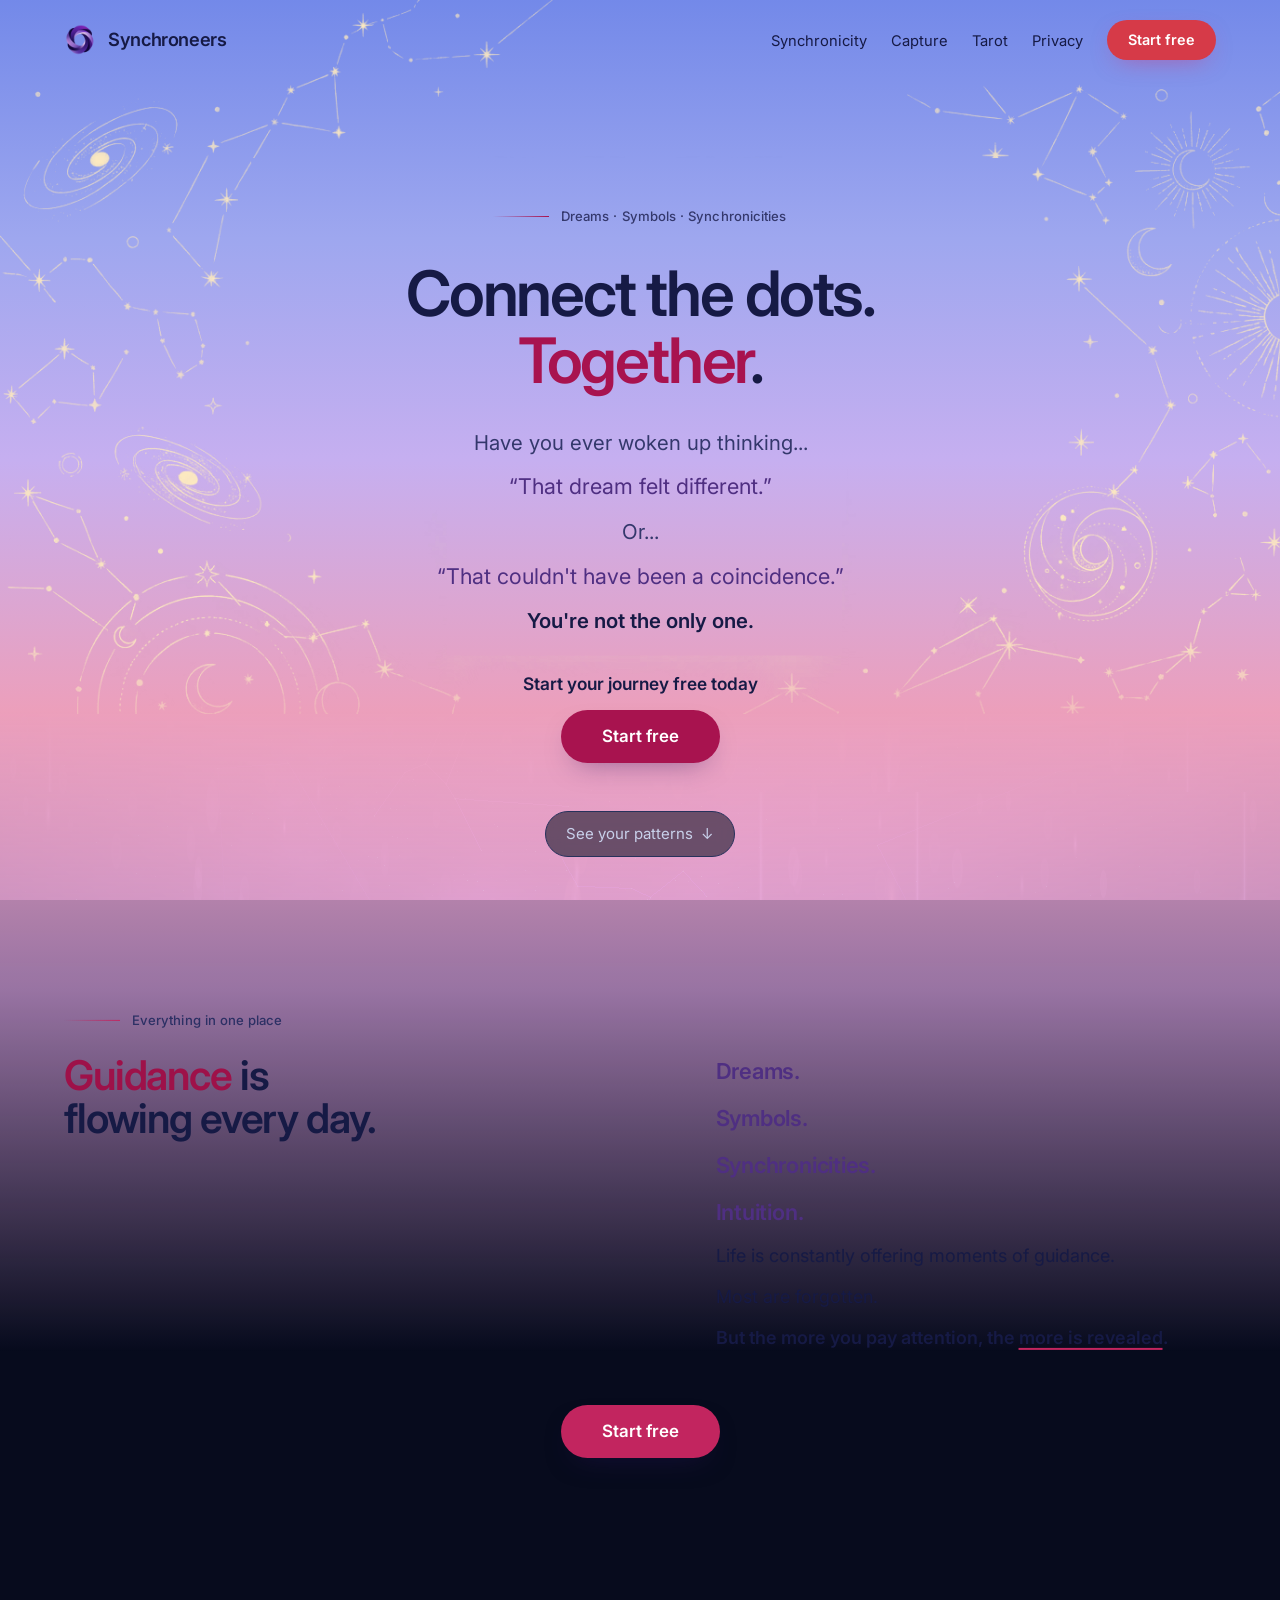
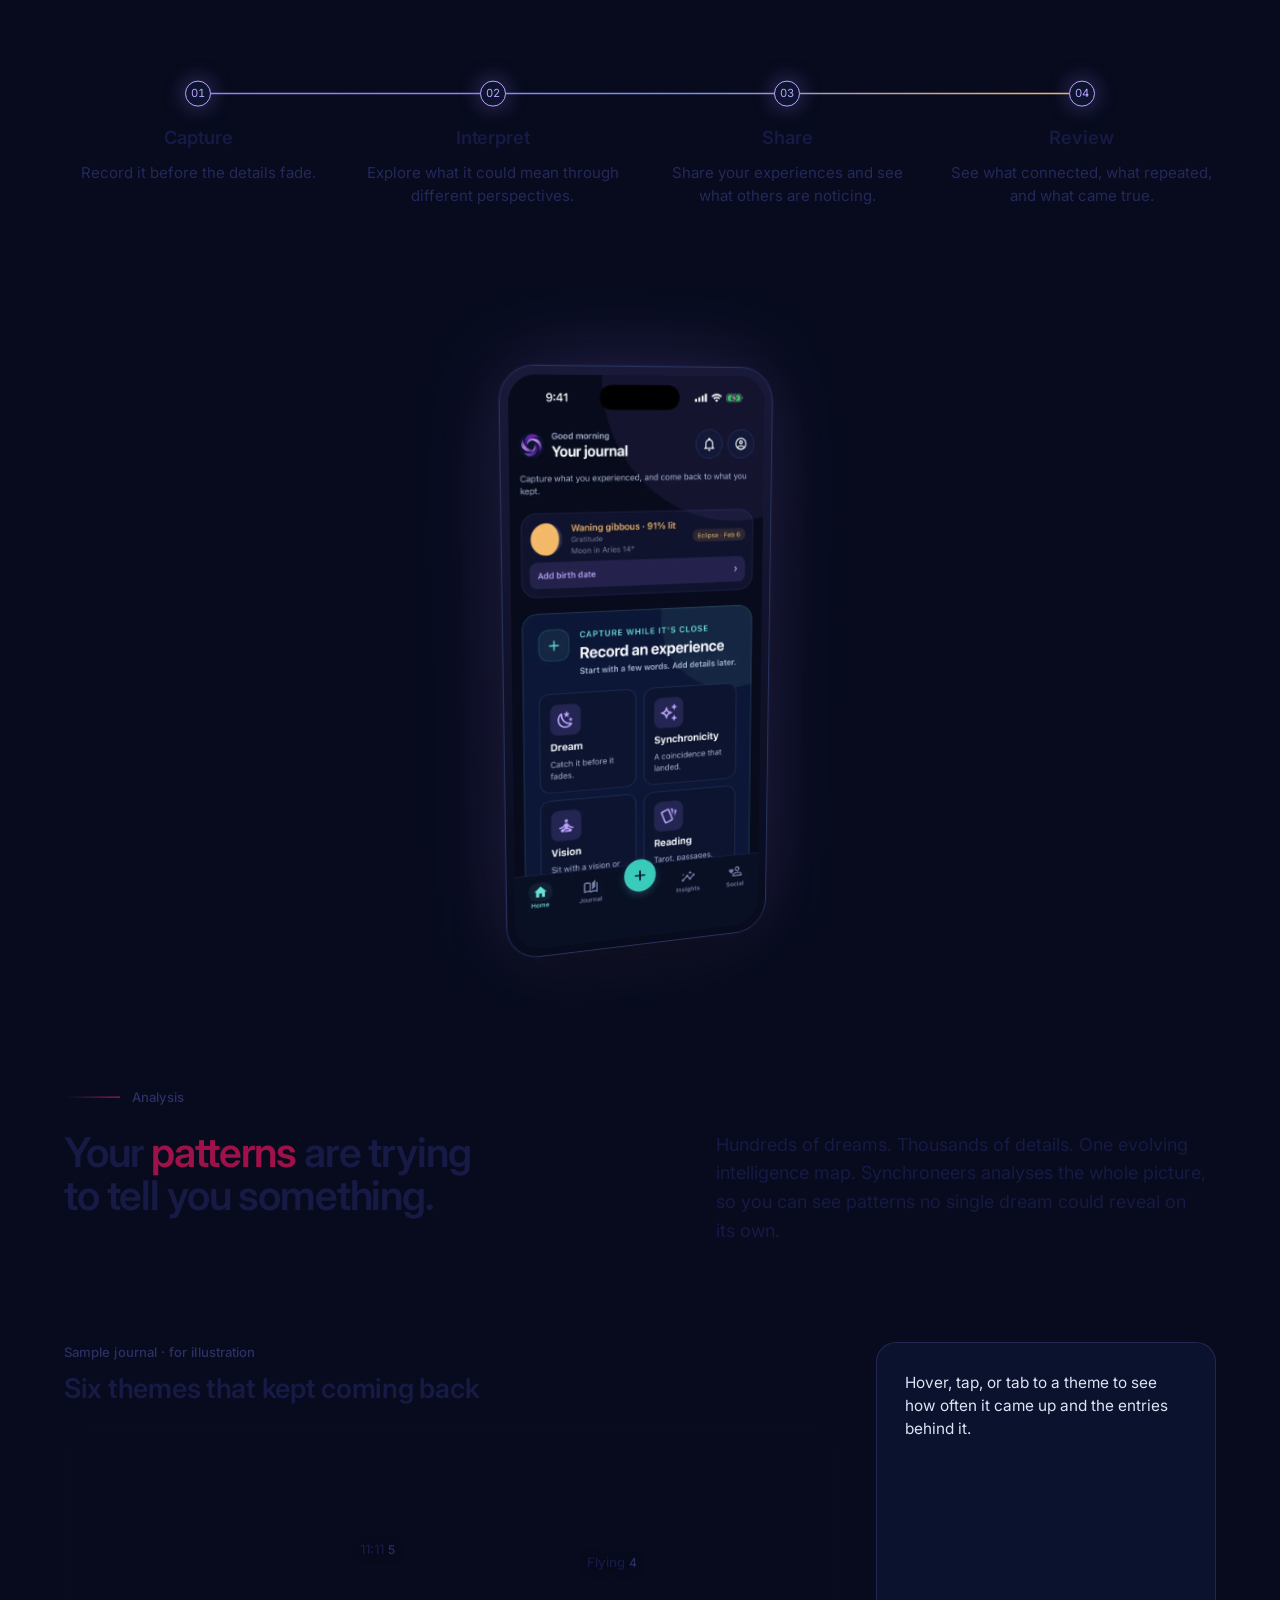
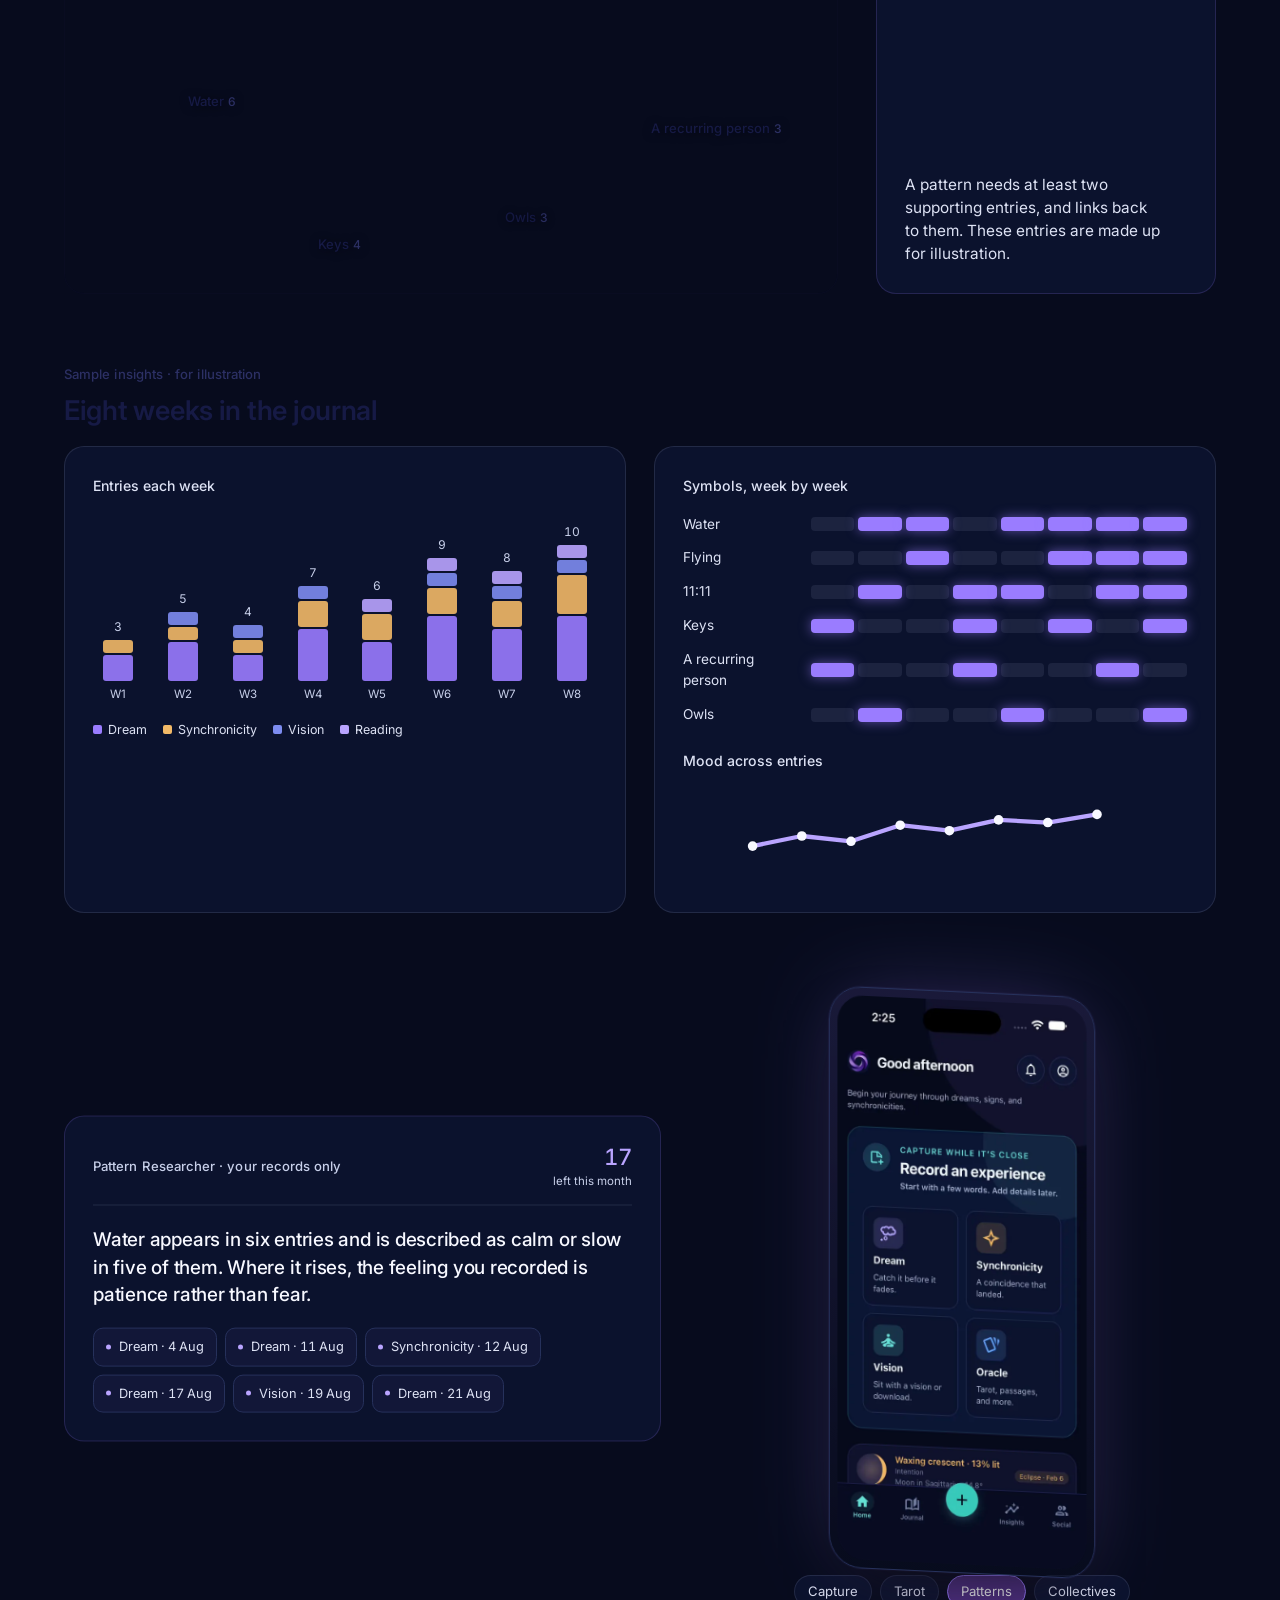
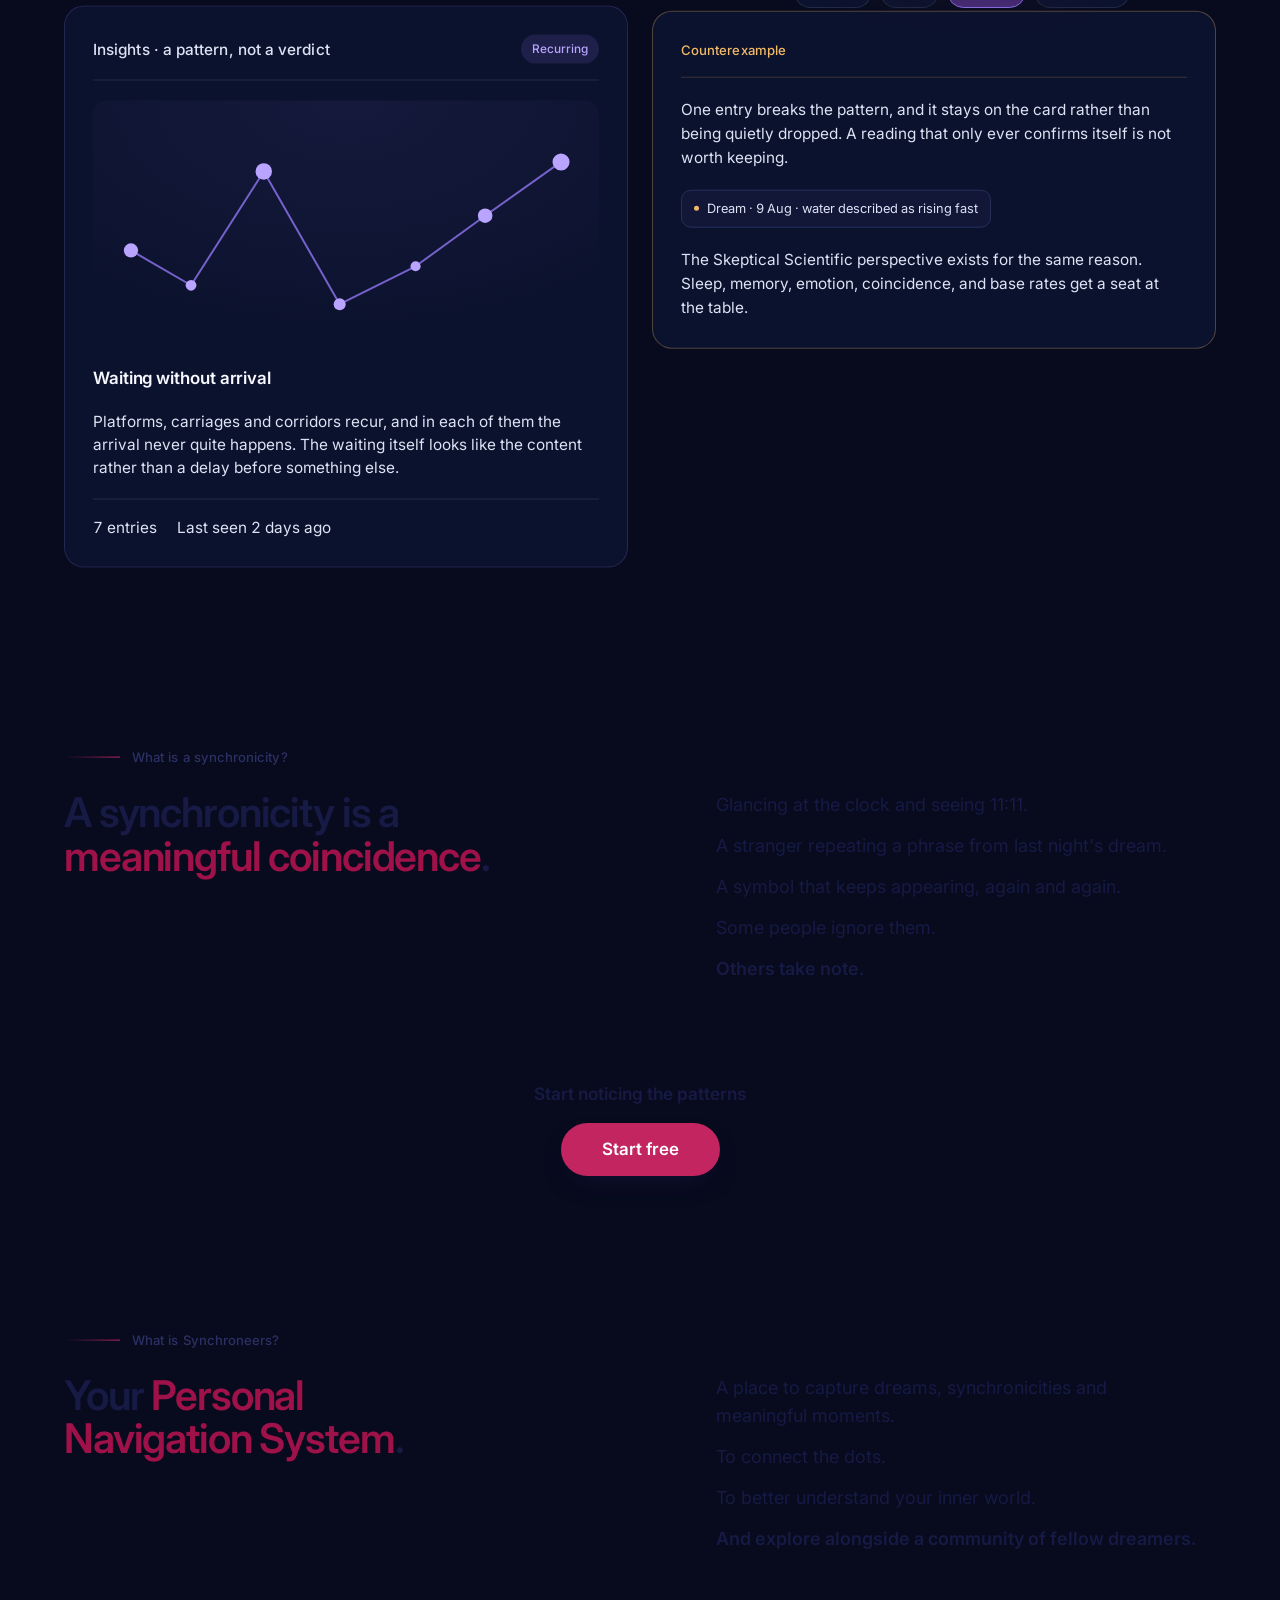
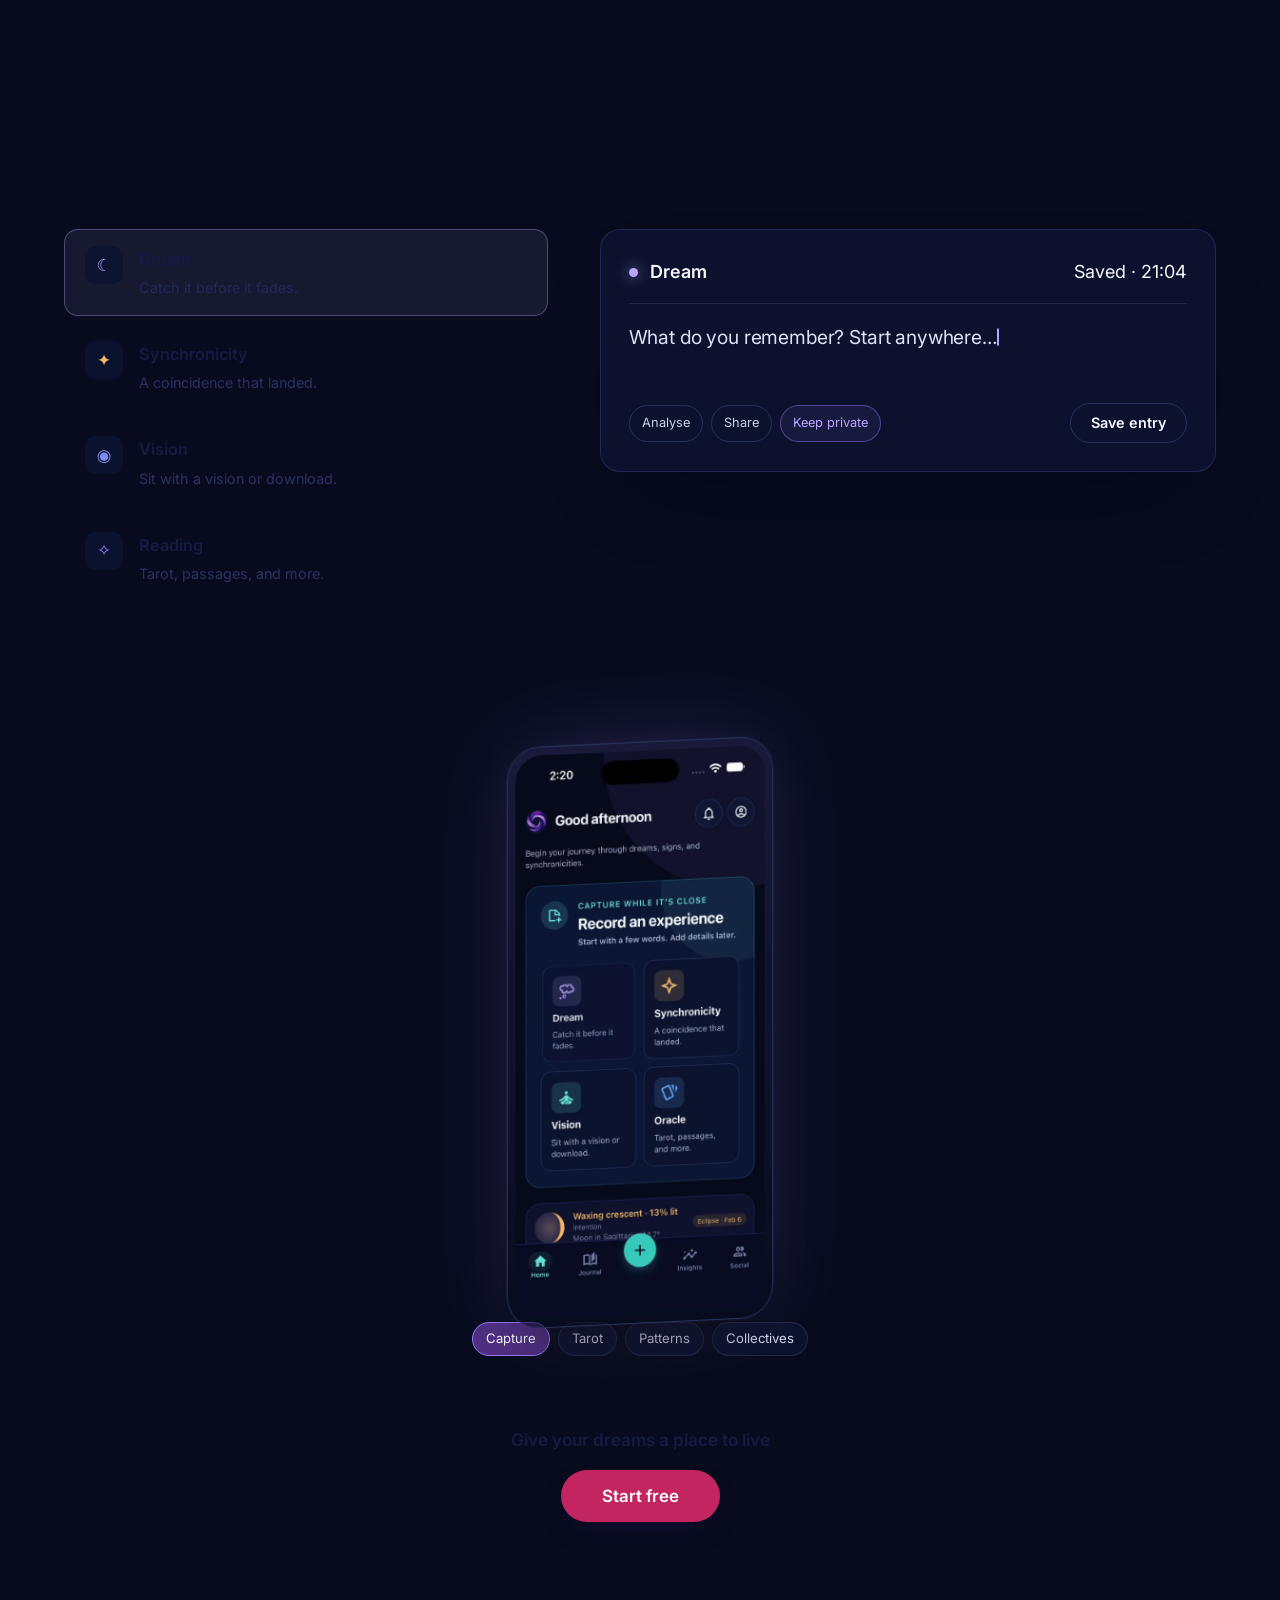
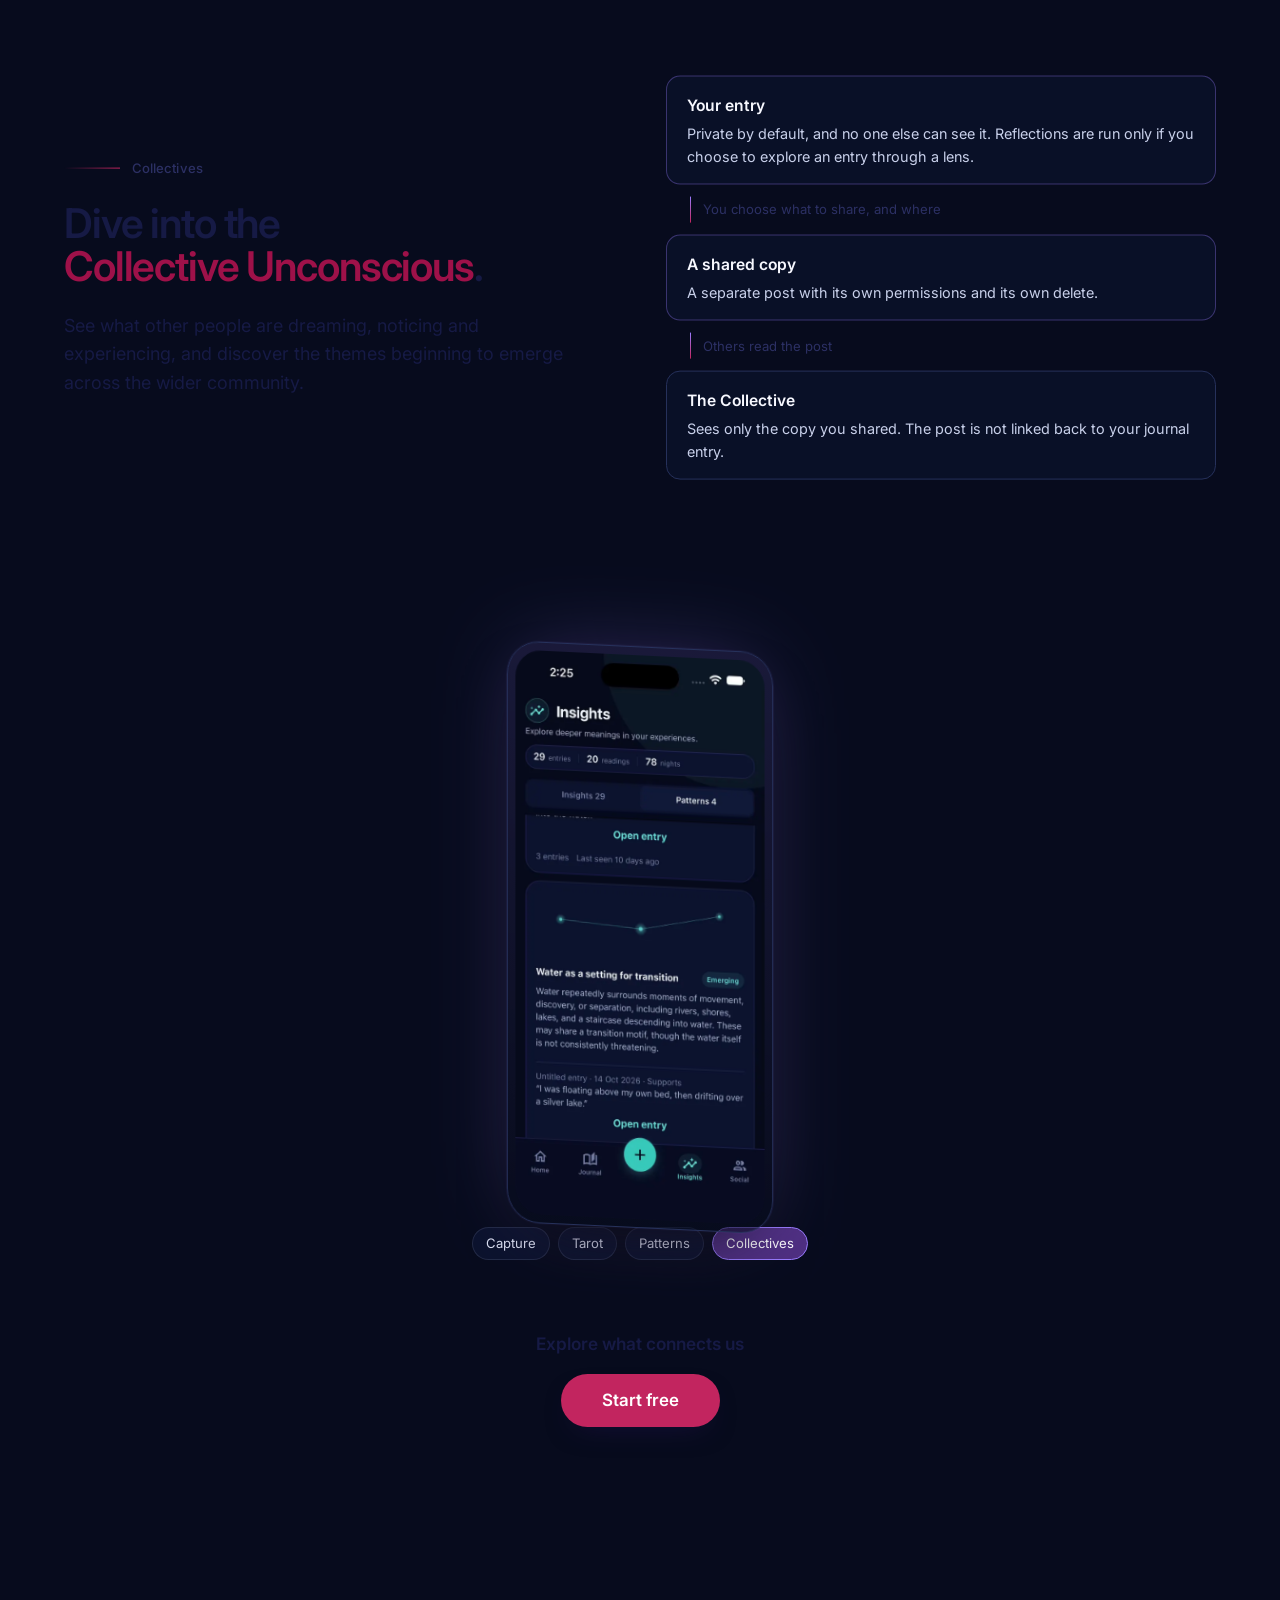
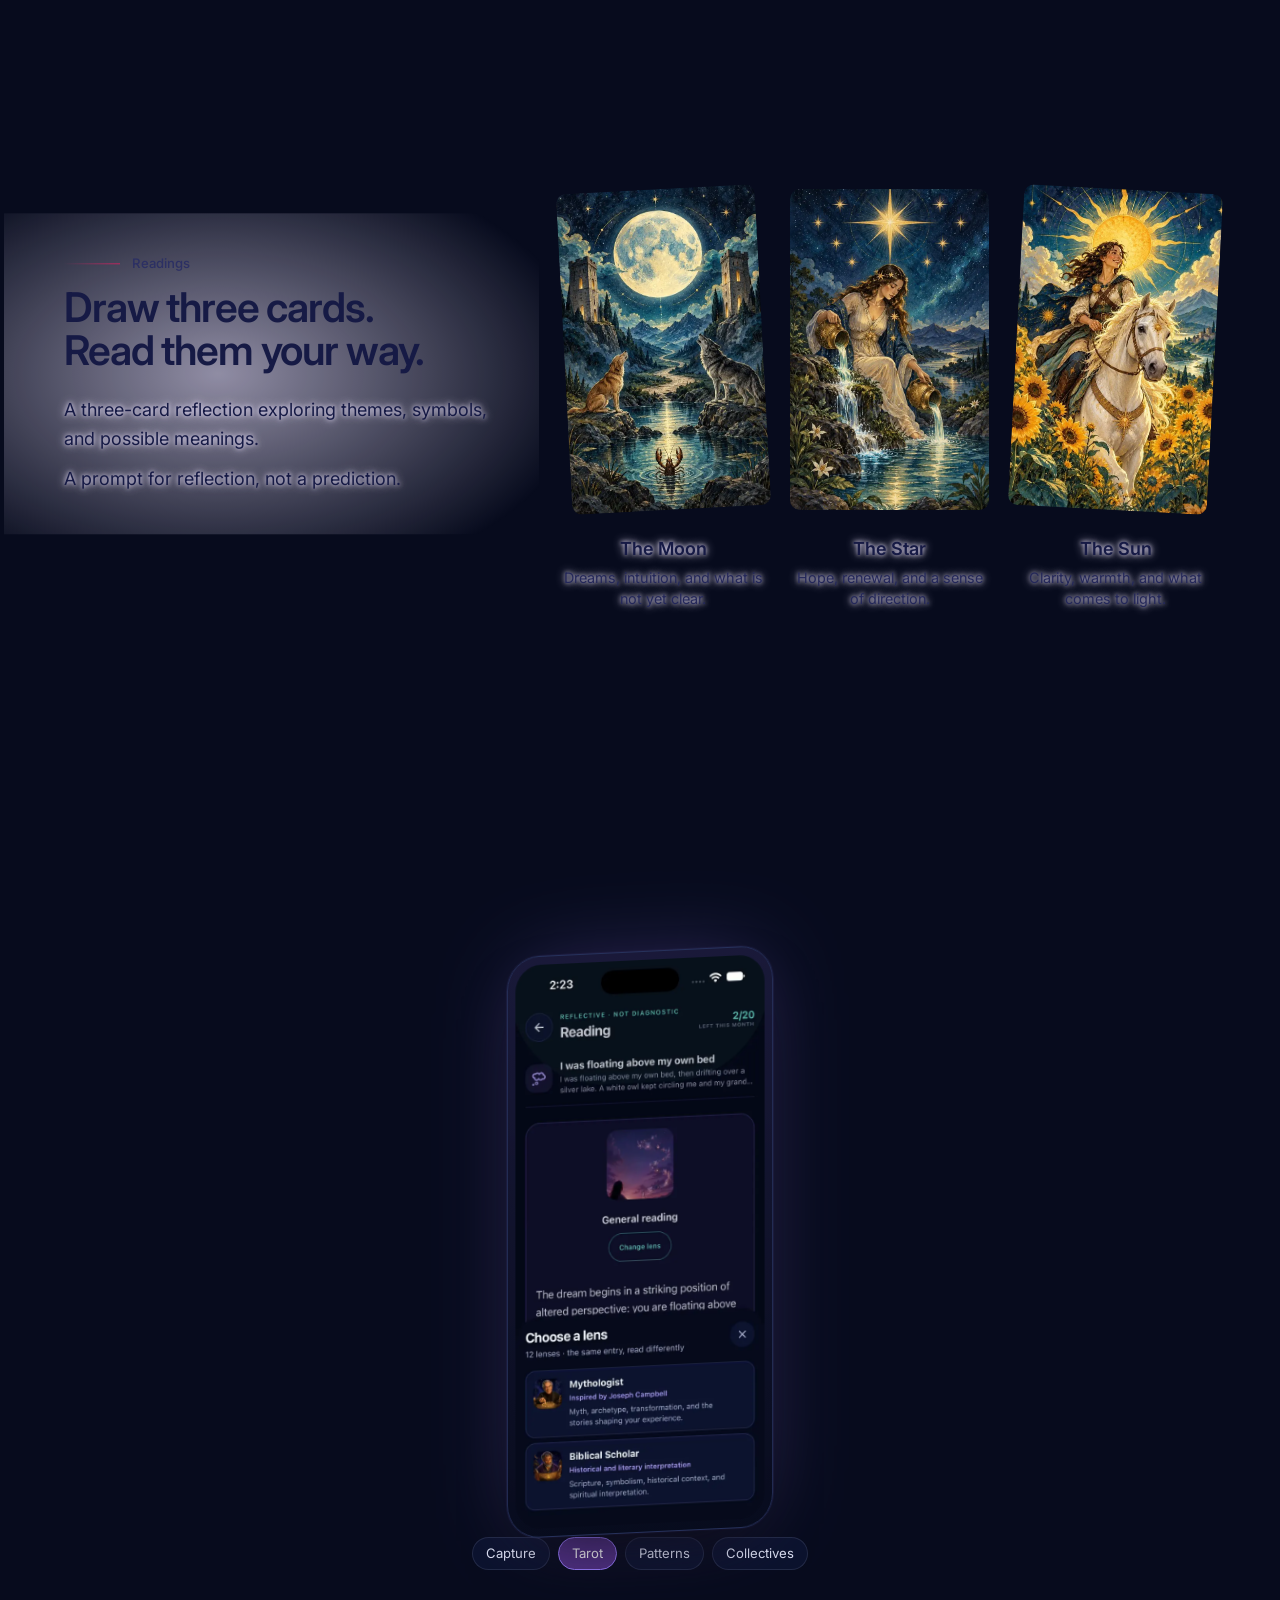
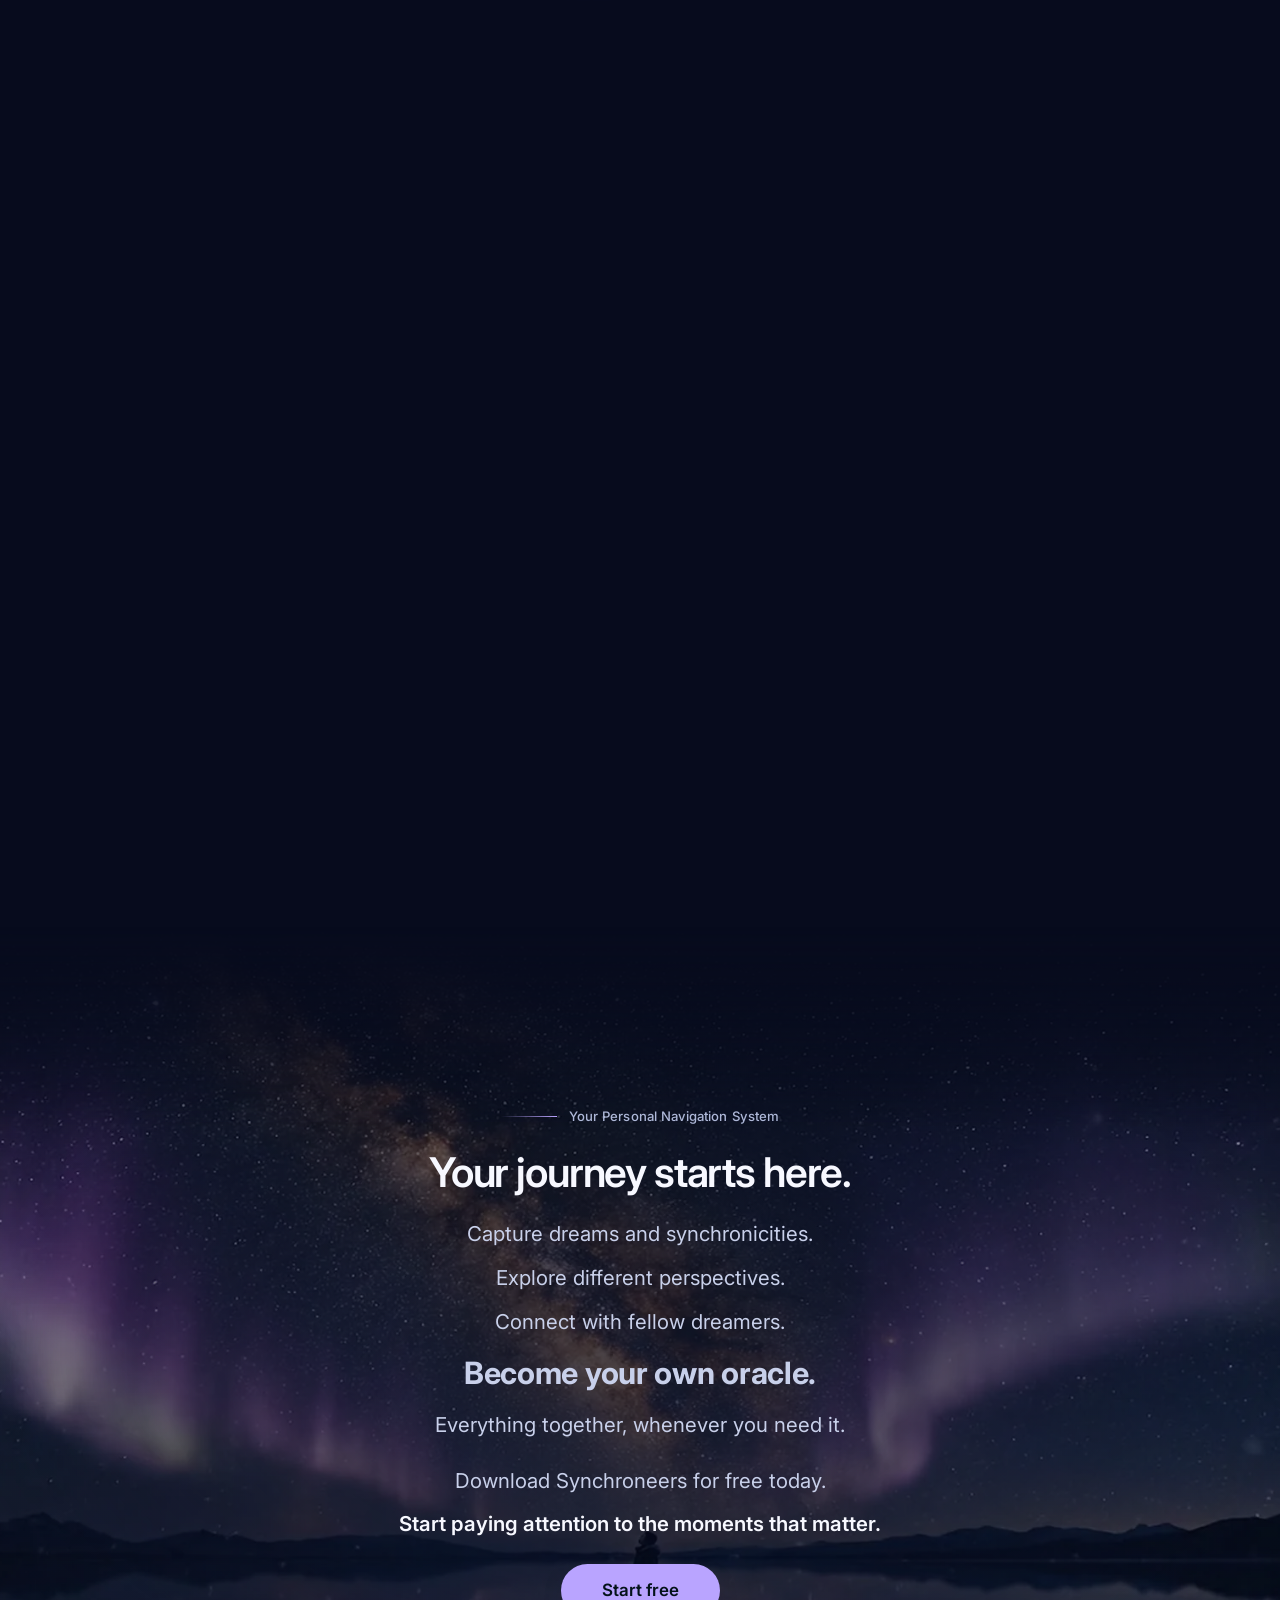
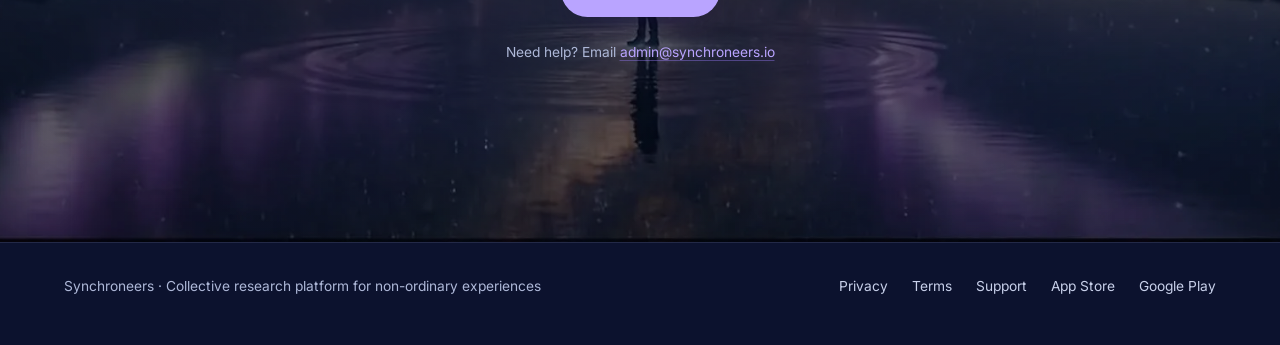
==== index.html @ de7c2c81 "move guidance and how it works above patterns" ====
<!doctype html>
<html lang="en">
  <head>
    <meta charset="utf-8" />
    <meta name="viewport" content="width=device-width, initial-scale=1" />
    <title>Synchroneers</title>
    <meta
      name="description"
      content="When symbols keep repeating, it's worth asking why. A private journal for dreams, synchronicities, visions, and readings — read any entry through a perspective you choose, and build an archive of the moments that matter."
    />
    <meta name="theme-color" content="#070b1d" />

    <meta property="og:type" content="website" />
    <meta property="og:site_name" content="Synchroneers" />
    <meta property="og:title" content="Synchroneers" />
    <meta property="og:description" content="A collective research map of dreams, symbols and synchronicities." />
    <meta property="og:image" content="/assets/og.jpg" />
    <meta property="og:image:width" content="1200" />
    <meta property="og:image:height" content="630" />
    <meta property="og:image:type" content="image/jpeg" />
    <meta
      property="og:image:alt"
      content="The Synchroneers wordmark over Orion, drawn from the real star catalogue."
    />
    <meta name="twitter:card" content="summary_large_image" />
    <meta name="twitter:title" content="Synchroneers" />
    <meta
      name="twitter:description"
      content="A collective research map of dreams, symbols and synchronicities."
    />
    <meta name="twitter:image" content="/assets/og.jpg" />

    <link rel="icon" href="assets/logo.png" />
    <link rel="preconnect" href="https://fonts.googleapis.com" />
    <link rel="preconnect" href="https://fonts.gstatic.com" crossorigin />
    <link
      rel="stylesheet"
      href="https://fonts.googleapis.com/css2?family=Inter:ital,opsz,wght@0,14..32,400..700;1,14..32,400..600&display=swap"
    />
    <link rel="stylesheet" href="styles.css" />
    <script>
      // Marks a fresh arrival at the top of the page, so the hero can play its
      // opening. Skipped under reduced motion and when the page restores a
      // scroll position, where there is no opening to watch.
      if (!matchMedia('(prefers-reduced-motion: reduce)').matches && !scrollY) {
        document.documentElement.classList.add('intro');
      }
    </script>
  </head>
  <body>
    <a class="skip-link" href="#main">Skip to content</a>

    <canvas id="sky" aria-hidden="true"></canvas>

    <div class="page">
      <header class="masthead" id="masthead">
        <a class="brand" href="#top">
          <img src="assets/logo.png" alt="" width="32" height="32" />
          <span>Synchroneers</span>
        </a>
        <nav aria-label="Sections">
          <ul class="nav-links">
            <li><a href="#loop">Synchronicity</a></li>
            <li><a href="#capture">Capture</a></li>
            <li><a href="#tarot">Tarot</a></li>
            <li><a href="/privacy">Privacy</a></li>
          </ul>
        </nav>
        <a class="btn btn--primary btn--sm" data-store-cta href="https://apps.apple.com/app/id6751279447"
          >Start free</a
        >
      </header>

      <main id="main">
        <!-- ============ Hero ============ -->
        <section class="hero" id="top">
          <div class="hero-copy wrap">
            <p class="kicker kicker--rule">Dreams · Symbols · Synchronicities</p>

            <h1>
              <span class="line">Connect the dots.</span>
              <span class="line"><span class="glow">Together</span>.</span>
            </h1>

            <div class="lede lines stagger">
              <p>Have you ever woken up thinking...</p>
              <p class="said">&ldquo;That dream felt different.&rdquo;</p>
              <p>Or...</p>
              <p class="said">&ldquo;That couldn't have been a coincidence.&rdquo;</p>
              <p class="lands">You're not the only one.</p>
            </div>

            <div class="hero-actions">
              <p class="hero-actions__line">Start your journey free today</p>
              <a class="btn btn--primary btn--start" data-store-cta href="https://apps.apple.com/app/id6751279447">Start free</a>
            </div>
          </div>

          <!-- The question sits where the scroll cue was: it does the same job
               of pulling the eye down, and says something while it does it. -->
          <a class="hero-jump" href="#evidence">
            See your patterns
            <span class="arrow" aria-hidden="true">↓</span>
          </a>
        </section>

        <!-- ============ Capture ============ -->
        <section class="section section--enter" id="capture">
          <div class="wrap">
            <div class="section-head reveal">
              <p class="kicker kicker--rule">Everything in one place</p>
              <h2><span class="glow">Guidance</span> is flowing every day.</h2>
              <div class="lines stagger">
                <p class="beat">Dreams.</p>
                <p class="beat">Symbols.</p>
                <p class="beat">Synchronicities.</p>
                <p class="beat">Intuition.</p>
                <p>Life is constantly offering moments of guidance.</p>
                <p>Most are forgotten.</p>
                <p class="lands">
                  But the more you pay attention, the <span class="mark">more is revealed</span>.
                </p>
              </div>
            </div>
          </div>
          <div class="wrap section-cta reveal">
            <a class="btn btn--primary btn--start" data-store-cta href="https://apps.apple.com/app/id6751279447">Start free</a>
          </div>
        </section>

        <!-- ============ How it works ============ -->
        <section class="section" id="how">
          <div class="wrap">
            <div class="loop">
              <div class="loop-track" aria-hidden="true">
                <svg viewBox="0 0 1000 26" preserveAspectRatio="none">
                  <defs>
                    <!-- userSpaceOnUse because the path is a flat line: its object bounding box
                     has zero height, and an objectBoundingBox gradient on that renders nothing. -->
                    <linearGradient
                      id="loopGradient"
                      gradientUnits="userSpaceOnUse"
                      x1="0"
                      y1="0"
                      x2="1000"
                      y2="0"
                    >
                      <stop offset="0%" stop-color="#9a7cff" />
                      <stop offset="55%" stop-color="#7d8cf0" />
                      <stop offset="100%" stop-color="#f2b967" />
                    </linearGradient>
                  </defs>
                  <path id="loopPath" d="M 12 13 H 988" />
                </svg>
              </div>

              <ol class="loop-steps">
                <li class="loop-step reveal" data-step="1">
                  <span class="loop-step__dot" aria-hidden="true">01</span>
                  <h3>Capture</h3>
                  <p>Record it before the details fade.</p>
                </li>
                <li class="loop-step reveal" data-step="2" data-delay="1">
                  <span class="loop-step__dot" aria-hidden="true">02</span>
                  <h3>Interpret</h3>
                  <p>Explore what it could mean through different perspectives.</p>
                </li>
                <li class="loop-step reveal" data-step="3" data-delay="2">
                  <span class="loop-step__dot" aria-hidden="true">03</span>
                  <h3>Share</h3>
                  <p>Share your experiences and see what others are noticing.</p>
                </li>
                <li class="loop-step reveal" data-step="4" data-delay="1">
                  <span class="loop-step__dot" aria-hidden="true">04</span>
                  <h3>Review</h3>
                  <p>See what connected, what repeated, and what came true.</p>
                </li>
              </ol>
            </div>

            <div class="showcase__art reveal" data-delay="2">
              <figure class="shot">
                <img
                  src="assets/app/01-home.webp"
                  alt="The app's home screen: record an experience through four kinds of experience: dream, synchronicity, vision, and oracle."
                  width="640"
                  height="1391"
                  loading="lazy"
                  decoding="async"
                />
              </figure>
            </div>
          </div>
        </section>

        <!-- ============ Evidence ============ -->
        <section class="section" id="evidence">
          <div class="wrap">
            <div class="section-head reveal">
              <p class="kicker kicker--rule">Analysis</p>
              <h2>Your <span class="glow">patterns</span> are trying to tell you something.</h2>
              <div class="lines stagger">
                <p>
                  Hundreds of dreams. Thousands of details. One evolving intelligence map.
                  Synchroneers analyses the whole picture, so you can see patterns no single dream
                  could reveal on its own.
                </p>
              </div>
            </div>


            <!-- ---- Interactive patterns and sample insights. Sample data, labelled as such. ---- -->
            <div class="patterns reveal" id="patterns">
              <div class="patterns-layout">
                <div class="patterns-main">
                  <p class="kicker">Sample journal · for illustration</p>
                  <h3 class="patterns-title">Six themes that kept coming back</h3>
                  <div
                    class="patterns-stage"
                    id="patternStage"
                    role="group"
                    aria-label="A constellation of six recurring themes from a sample journal. Choose a theme to read two of its entries."
                  ></div>
                </div>

                <aside class="pattern-card" id="patternCard" aria-live="polite">
                  <p class="pattern-card__empty" data-empty>
                    Hover, tap, or tab to a theme to see how often it came up and the entries behind it.
                  </p>
                  <div data-body hidden>
                    <p class="kicker">A pattern, not a verdict</p>
                    <h4 class="pattern-card__title" data-title></h4>
                    <p class="pattern-card__meta" data-meta></p>
                    <ul class="pattern-card__entries" data-entries></ul>
                  </div>
                  <p class="pattern-card__note">
                    A pattern needs at least two supporting entries, and links back to them. These
                    entries are made up for illustration.
                  </p>
                </aside>
              </div>
            </div>

            <figure class="insights reveal" id="insights">
              <figcaption class="insights__cap">
                <p class="kicker">Sample insights · for illustration</p>
                <h3>Eight weeks in the journal</h3>
              </figcaption>

              <div class="insights-grid">
                <div
                  class="insights-panel"
                  role="img"
                  aria-label="Sample chart: entries per week rise from 3 in the first week to 10 in the eighth, mostly dreams, with some synchronicities, visions and readings."
                >
                  <p class="insights-panel__title">Entries each week</p>
                  <ol class="insights-bars">
                    <li class="week" style="--i:0">
                      <span class="week__total">3</span>
                      <span class="week__stack"><i class="k k--dream" style="--v:2"></i><i class="k k--sync" style="--v:1"></i></span>
                      <span class="week__label">W1</span>
                    </li>
                    <li class="week" style="--i:1">
                      <span class="week__total">5</span>
                      <span class="week__stack"><i class="k k--dream" style="--v:3"></i><i class="k k--sync" style="--v:1"></i><i class="k k--vision" style="--v:1"></i></span>
                      <span class="week__label">W2</span>
                    </li>
                    <li class="week" style="--i:2">
                      <span class="week__total">4</span>
                      <span class="week__stack"><i class="k k--dream" style="--v:2"></i><i class="k k--sync" style="--v:1"></i><i class="k k--vision" style="--v:1"></i></span>
                      <span class="week__label">W3</span>
                    </li>
                    <li class="week" style="--i:3">
                      <span class="week__total">7</span>
                      <span class="week__stack"><i class="k k--dream" style="--v:4"></i><i class="k k--sync" style="--v:2"></i><i class="k k--vision" style="--v:1"></i></span>
                      <span class="week__label">W4</span>
                    </li>
                    <li class="week" style="--i:4">
                      <span class="week__total">6</span>
                      <span class="week__stack"><i class="k k--dream" style="--v:3"></i><i class="k k--sync" style="--v:2"></i><i class="k k--reading" style="--v:1"></i></span>
                      <span class="week__label">W5</span>
                    </li>
                    <li class="week" style="--i:5">
                      <span class="week__total">9</span>
                      <span class="week__stack"><i class="k k--dream" style="--v:5"></i><i class="k k--sync" style="--v:2"></i><i class="k k--vision" style="--v:1"></i><i class="k k--reading" style="--v:1"></i></span>
                      <span class="week__label">W6</span>
                    </li>
                    <li class="week" style="--i:6">
                      <span class="week__total">8</span>
                      <span class="week__stack"><i class="k k--dream" style="--v:4"></i><i class="k k--sync" style="--v:2"></i><i class="k k--vision" style="--v:1"></i><i class="k k--reading" style="--v:1"></i></span>
                      <span class="week__label">W7</span>
                    </li>
                    <li class="week" style="--i:7">
                      <span class="week__total">10</span>
                      <span class="week__stack"><i class="k k--dream" style="--v:5"></i><i class="k k--sync" style="--v:3"></i><i class="k k--vision" style="--v:1"></i><i class="k k--reading" style="--v:1"></i></span>
                      <span class="week__label">W8</span>
                    </li>
                  </ol>
                  <ul class="insights-key" aria-hidden="true">
                    <li><i class="k k--dream"></i>Dream</li>
                    <li><i class="k k--sync"></i>Synchronicity</li>
                    <li><i class="k k--vision"></i>Vision</li>
                    <li><i class="k k--reading"></i>Reading</li>
                  </ul>
                </div>

                <div class="insights-panel">
                  <p class="insights-panel__title">Symbols, week by week</p>
                  <ul class="insights-symbols" role="img" aria-label="Sample chart: water appears in six of eight weeks, 11:11 in five, flying and keys in four, a recurring person and owls in three.">
                    <li><span class="sym__name">Water</span><span class="sym__cells" aria-hidden="true"><i class="" style="--i:0"></i><i class="on" style="--i:1"></i><i class="on" style="--i:2"></i><i class="" style="--i:3"></i><i class="on" style="--i:4"></i><i class="on" style="--i:5"></i><i class="on" style="--i:6"></i><i class="on" style="--i:7"></i></span></li>
                    <li><span class="sym__name">Flying</span><span class="sym__cells" aria-hidden="true"><i class="" style="--i:0"></i><i class="" style="--i:1"></i><i class="on" style="--i:2"></i><i class="" style="--i:3"></i><i class="" style="--i:4"></i><i class="on" style="--i:5"></i><i class="on" style="--i:6"></i><i class="on" style="--i:7"></i></span></li>
                    <li><span class="sym__name">11:11</span><span class="sym__cells" aria-hidden="true"><i class="" style="--i:0"></i><i class="on" style="--i:1"></i><i class="" style="--i:2"></i><i class="on" style="--i:3"></i><i class="on" style="--i:4"></i><i class="" style="--i:5"></i><i class="on" style="--i:6"></i><i class="on" style="--i:7"></i></span></li>
                    <li><span class="sym__name">Keys</span><span class="sym__cells" aria-hidden="true"><i class="on" style="--i:0"></i><i class="" style="--i:1"></i><i class="" style="--i:2"></i><i class="on" style="--i:3"></i><i class="" style="--i:4"></i><i class="on" style="--i:5"></i><i class="" style="--i:6"></i><i class="on" style="--i:7"></i></span></li>
                    <li><span class="sym__name">A recurring person</span><span class="sym__cells" aria-hidden="true"><i class="on" style="--i:0"></i><i class="" style="--i:1"></i><i class="" style="--i:2"></i><i class="on" style="--i:3"></i><i class="" style="--i:4"></i><i class="" style="--i:5"></i><i class="on" style="--i:6"></i><i class="" style="--i:7"></i></span></li>
                    <li><span class="sym__name">Owls</span><span class="sym__cells" aria-hidden="true"><i class="" style="--i:0"></i><i class="on" style="--i:1"></i><i class="" style="--i:2"></i><i class="" style="--i:3"></i><i class="on" style="--i:4"></i><i class="" style="--i:5"></i><i class="" style="--i:6"></i><i class="on" style="--i:7"></i></span></li>
                  </ul>

                  <p class="insights-panel__title insights-panel__title--mood">Mood across entries</p>
                  <svg
                    class="insights-mood"
                    viewBox="0 0 168 40"
                    role="img"
                    aria-label="Sample chart: mood across entries trends upward over the eight weeks."
                  >
                    <polyline class="insights-mood__line" pathLength="1" points="8.0,24.2 28.5,20.0 49.0,22.2 69.5,15.5 90.0,17.8 110.5,13.3 131.0,14.4 151.5,11.0" />
                    <g class="insights-mood__dots"><circle cx="8.0" cy="24.2" r="2.6" style="--i:0"/><circle cx="28.5" cy="20.0" r="2.6" style="--i:1"/><circle cx="49.0" cy="22.2" r="2.6" style="--i:2"/><circle cx="69.5" cy="15.5" r="2.6" style="--i:3"/><circle cx="90.0" cy="17.8" r="2.6" style="--i:4"/><circle cx="110.5" cy="13.3" r="2.6" style="--i:5"/><circle cx="131.0" cy="14.4" r="2.6" style="--i:6"/><circle cx="151.5" cy="11.0" r="2.6" style="--i:7"/></g>
                  </svg>
                </div>
              </div>
            </figure>

            <div class="showcase">
              <article class="panel panel--wide reveal">
                <div class="panel__head">
                  <p class="kicker">Pattern Researcher · your records only</p>
                  <p class="quota"><b>17</b><span>left this month</span></p>
                </div>
                <p class="claim">
                  Water appears in six entries and is described as calm or slow in five of them.
                  Where it rises, the feeling you recorded is patience rather than fear.
                </p>
                <ul class="cites">
                  <li class="cite">Dream · 4 Aug</li>
                  <li class="cite">Dream · 11 Aug</li>
                  <li class="cite">Synchronicity · 12 Aug</li>
                  <li class="cite">Dream · 17 Aug</li>
                  <li class="cite">Vision · 19 Aug</li>
                  <li class="cite">Dream · 21 Aug</li>
                </ul>
              </article>

              <div class="showcase__art reveal" data-delay="1">
                <figure class="shot" data-phone="patterns">
                  <img
                    src="assets/app/03-insights-timeline.webp"
                    alt="The Insights screen: ten entries counted by kind, and a timeline placing each one against the moon's phase."
                    width="640"
                    height="1391"
                    loading="lazy"
                    decoding="async"
                  />
                </figure>
              </div>
            </div>

            <div class="evidence">
              <figure class="panel pattern-card reveal">
                <figcaption class="panel__head">
                  <p class="kicker">Insights · a pattern, not a verdict</p>
                  <span class="tag">Recurring</span>
                </figcaption>
                <div class="pattern-card__chart">
                  <svg viewBox="0 0 320 150" role="img" aria-hidden="true" data-constellation>
                    <polyline
                      class="constellation-line"
                      points="24,92 62,114 108,42 156,126 204,102 248,70 296,36"
                    />
                    <g class="constellation-nodes">
                      <circle class="constellation-node" cx="24" cy="92" r="4.5" />
                      <circle class="constellation-node" cx="62" cy="114" r="3.4" />
                      <circle class="constellation-node" cx="108" cy="42" r="5.2" />
                      <circle class="constellation-node" cx="156" cy="126" r="3.8" />
                      <circle class="constellation-node" cx="204" cy="102" r="3.2" />
                      <circle class="constellation-node" cx="248" cy="70" r="4.6" />
                      <circle class="constellation-node" cx="296" cy="36" r="5.4" />
                    </g>
                  </svg>
                </div>
                <h3>Waiting without arrival</h3>
                <p>
                  Platforms, carriages and corridors recur, and in each of them the arrival never
                  quite happens. The waiting itself looks like the content rather than a delay
                  before something else.
                </p>
                <p class="panel__foot">
                  <span>7 entries</span>
                  <span>Last seen 2 days ago</span>
                </p>
              </figure>

              <article class="panel counter reveal" data-delay="1">
                <div class="panel__head">
                  <p class="kicker">Counterexample</p>
                </div>
                <p>
                  One entry breaks the pattern, and it stays on the card rather than being quietly
                  dropped. A reading that only ever confirms itself is not worth keeping.
                </p>
                <ul class="cites">
                  <li class="cite">Dream · 9 Aug · water described as rising fast</li>
                </ul>
                <p>
                  The Skeptical Scientific perspective exists for the same reason. Sleep, memory,
                  emotion, coincidence, and base rates get a seat at the table.
                </p>
              </article>
            </div>
          </div>
        </section>

        <!-- ============ The loop ============ -->
        <section class="section" id="loop">
          <div class="wrap">
            <div class="section-head reveal">
              <p class="kicker kicker--rule">What is a synchronicity?</p>
              <h2>A synchronicity is a <span class="glow">meaningful coincidence</span>.</h2>
              <div class="lines stagger">
                <p>Glancing at the clock and seeing 11:11.</p>
                <p>A stranger repeating a phrase from last night's dream.</p>
                <p>A symbol that keeps appearing, again and again.</p>
                <p>Some people ignore them.</p>
                <p class="lands">Others take note.</p>
              </div>
            </div>
          </div>
          <div class="wrap section-cta reveal">
            <p class="section-cta__line">Start noticing the patterns</p>
            <a class="btn btn--primary btn--start" data-store-cta href="https://apps.apple.com/app/id6751279447">Start free</a>
          </div>
        </section>

        <!-- ============ What is Synchroneers ============ -->
        <section class="section" id="what">
          <div class="wrap">
            <div class="section-head reveal">
              <p class="kicker kicker--rule">What is Synchroneers?</p>
              <h2>Your <span class="glow">Personal Navigation System</span>.</h2>
              <div class="lines stagger">
                <p>A place to capture dreams, synchronicities and meaningful moments.</p>
                <p>To connect the dots.</p>
                <p>To better understand your inner world.</p>
                <p class="lands">And explore alongside a community of fellow dreamers.</p>
              </div>
            </div>
          </div>
        </section>

        <!-- ============ Kinds of experience ============ -->
        <section class="section" id="kinds">
          <div class="wrap">
            <div class="types">
              <div class="type-list" role="tablist" aria-label="Kinds of experience" id="typeTabs">
                <button
                  class="type-tab"
                  role="tab"
                  id="tab-dream"
                  aria-controls="capturePanel"
                  aria-selected="true"
                  data-accent="var(--violet-soft)"
                  data-glyph="☾"
                  data-prompt="What do you remember? Start anywhere…"
                  data-name="Dream"
                >
                  <span class="type-tab__glyph" aria-hidden="true">☾</span>
                  <span class="type-tab__name">Dream</span>
                  <span class="type-tab__tag">Catch it before it fades.</span>
                </button>

                <button
                  class="type-tab"
                  role="tab"
                  id="tab-synchronicity"
                  aria-controls="capturePanel"
                  aria-selected="false"
                  tabindex="-1"
                  data-accent="var(--amber)"
                  data-glyph="✦"
                  data-prompt="What happened, and what made it feel meaningful?"
                  data-name="Synchronicity"
                >
                  <span class="type-tab__glyph" aria-hidden="true">✦</span>
                  <span class="type-tab__name">Synchronicity</span>
                  <span class="type-tab__tag">A coincidence that landed.</span>
                </button>

                <button
                  class="type-tab"
                  role="tab"
                  id="tab-vision"
                  aria-controls="capturePanel"
                  aria-selected="false"
                  tabindex="-1"
                  data-accent="var(--indigo-light)"
                  data-glyph="◉"
                  data-prompt="What came through, and what were you doing when it did?"
                  data-name="Vision"
                >
                  <span class="type-tab__glyph" aria-hidden="true">◉</span>
                  <span class="type-tab__name">Vision</span>
                  <span class="type-tab__tag">Sit with a vision or download.</span>
                </button>

                <button
                  class="type-tab"
                  role="tab"
                  id="tab-reading"
                  aria-controls="capturePanel"
                  aria-selected="false"
                  tabindex="-1"
                  data-accent="var(--violet)"
                  data-glyph="✧"
                  data-prompt="Add details of tarot, passages from sacred texts, or any other readings you have taken."
                  data-name="Reading"
                >
                  <span class="type-tab__glyph" aria-hidden="true">✧</span>
                  <span class="type-tab__name">Reading</span>
                  <span class="type-tab__tag">Tarot, passages, and more.</span>
                </button>
              </div>

              <div
                class="capture-mock"
                id="capturePanel"
                role="tabpanel"
                aria-labelledby="tab-dream"
                tabindex="0"
              >
                <div class="capture-mock__head">
                  <span class="capture-mock__title">
                    <span class="dot" aria-hidden="true"></span>
                    <span data-capture-name>Dream</span>
                  </span>
                  <span class="mono" data-capture-state>Saved · 21:04</span>
                </div>

                <p class="capture-mock__prompt">
                  <span data-capture-prompt>What do you remember? Start anywhere…</span
                  ><span class="caret" aria-hidden="true"></span>
                </p>

                <div class="capture-mock__controls">
                  <span class="chip">Analyse</span>
                  <span class="chip">Share</span>
                  <span class="chip chip--on">Keep private</span>
                  <span class="btn btn--ghost btn--sm capture-mock__save" aria-hidden="true"
                    >Save entry</span
                  >
                </div>
              </div>
            </div>

            <div class="showcase__art reveal" data-delay="2">
              <figure class="shot" data-phone="capture">
                <img
                  src="assets/app/04-journal.webp"
                  alt="The journal: ten entries on a timeline, each tagged by kind, with the time it happened and the time it was logged."
                  width="640"
                  height="1391"
                  loading="lazy"
                  decoding="async"
                />
              </figure>
            </div>
          </div>
          <div class="wrap section-cta reveal">
            <p class="section-cta__line">Give your dreams a place to live</p>
            <a class="btn btn--primary btn--start" data-store-cta href="https://apps.apple.com/app/id6751279447">Start free</a>
          </div>
        </section>

        <!-- ============ Collectives ============ -->
        <section class="section" id="collectives">
          <div class="wrap split">
            <div class="section-head reveal">
              <p class="kicker kicker--rule">Collectives</p>
              <h2>Dive into the <span class="glow">Collective Unconscious</span>.</h2>
              <div class="lines stagger">
                <p>
                  See what other people are dreaming, noticing and experiencing, and discover
                  the themes beginning to emerge across the wider community.
                </p>
              </div>
            </div>

            <div class="flow reveal" data-delay="1" aria-label="How sharing works">
              <div class="flow-node flow-node--private">
                <b>Your entry</b>
                <span
                  >Private by default, and no one else can see it. Reflections are run only if you
                  choose to explore an entry through a lens.</span
                >
              </div>
              <p class="flow-arrow">You choose what to share, and where</p>
              <div class="flow-node flow-node--shared">
                <b>A shared copy</b>
                <span>A separate post with its own permissions and its own delete.</span>
              </div>
              <p class="flow-arrow">Others read the post</p>
              <div class="flow-node">
                <b>The Collective</b>
                <span
                  >Sees only the copy you shared. The post is not linked back to your journal
                  entry.</span
                >
              </div>
            </div>
          </div>

          <div class="wrap">
            <div class="showcase__art reveal" data-delay="2">
              <figure class="shot" data-phone="collectives">
                <img
                  src="assets/app/02-follow-filled-heart.webp"
                  alt="The Social screen: people you can follow in the shared sky, each row a name and a follow control."
                  width="640"
                  height="1391"
                  loading="lazy"
                  decoding="async"
                />
              </figure>
            </div>
          </div>
          <div class="wrap section-cta reveal">
            <p class="section-cta__line">Explore what connects us</p>
            <a class="btn btn--primary btn--start" data-store-cta href="https://apps.apple.com/app/id6751279447">Start free</a>
          </div>
        </section>

        <!-- ============ Tarot ============
             The three cards are real <img> elements, face-up, and they are what
             a screen reader, a search engine, a reduced-motion visitor and a
             browser without WebGL all get. When the canvas is live (the "webgl"
             class on <html>), tarot.js draws 3D cards over these exact slots and
             the images become invisible placeholders that keep the layout. -->
        <section class="tarot section--exit" id="tarot" aria-labelledby="tarot-title">
          <div class="tarot-pin">
            <div class="wrap tarot-layout">
              <div class="tarot-copy">
                <p class="kicker kicker--rule">Readings</p>
                <h2 id="tarot-title">Draw three cards. <span class="glow">Read them your way</span>.</h2>
                <div class="lines">
                  <p>A three-card reflection exploring themes, symbols, and possible meanings.</p>
                  <p class="tarot-copy__more">A prompt for reflection, not a prediction.</p>
                </div>
              </div>

              <ol class="tarot-spread" aria-label="A three-card spread">
                <li class="tarot-card" style="--tilt: -3deg">
                  <img
                    src="assets/tarot/the-moon.webp"
                    alt="The Moon: a full moon over two towers, a dog and a wolf howling either side of a winding path, and a crayfish rising from the pool below."
                    width="600"
                    height="900"
                    loading="lazy"
                    decoding="async"
                  />
                  <p class="tarot-card__name">The Moon</p>
                  <p class="tarot-card__note">Dreams, intuition, and what is not yet clear.</p>
                </li>
                <li class="tarot-card" style="--tilt: 0deg">
                  <img
                    src="assets/tarot/the-star.webp"
                    alt="The Star: a woman kneeling beside a pool under a great eight-pointed star, pouring water from two golden jugs."
                    width="600"
                    height="1051"
                    loading="lazy"
                    decoding="async"
                  />
                  <p class="tarot-card__name">The Star</p>
                  <p class="tarot-card__note">Hope, renewal, and a sense of direction.</p>
                </li>
                <li class="tarot-card" style="--tilt: 3deg">
                  <img
                    src="assets/tarot/the-sun.webp"
                    alt="The Sun: a smiling rider on a white horse in a field of sunflowers, beneath a large golden sun."
                    width="600"
                    height="900"
                    loading="lazy"
                    decoding="async"
                  />
                  <p class="tarot-card__name">The Sun</p>
                  <p class="tarot-card__note">Clarity, warmth, and what comes to light.</p>
                </li>
              </ol>
            </div>
          </div>

          <!-- An interactive phone. Its tarot clip prefers assets/app/08-tarot.webp
               and assets/app/video/tarot.* when they exist (see phone.js); until
               then it shows the picker still. -->
          <div class="wrap">
            <div class="showcase__art reveal tarot-shot">
              <figure class="shot" data-phone="tarot">
                <img
                  src="assets/app/05-perspectives.webp"
                  alt="The perspective picker: thirteen named frameworks, each credited to the school or teacher it draws on."
                  width="640"
                  height="1391"
                  loading="lazy"
                  decoding="async"
                />
              </figure>
            </div>
          </div>
        </section>


        <!-- ============ Closing ============ -->
        <section class="closing">
          <!-- The lake. Nothing is fetched until the section is near. -->
          <div class="closing-film" aria-hidden="true">
            <img
              src="assets/hero/lake-1080.webp"
              alt=""
              width="1920"
              height="1080"
              loading="lazy"
              decoding="async"
            />
            <video
              muted
              playsinline
              loop
              preload="none"
              tabindex="-1"
              disablepictureinpicture
              data-src="assets/hero/lake-1080.mp4"
            ></video>
          </div>
          <p class="kicker kicker--rule reveal">Your Personal Navigation System</p>
          <h2 class="reveal">Your <span class="glow">journey</span> starts here.</h2>
          <div class="lede lines reveal" data-delay="1">
            <p>Capture dreams and synchronicities.</p>
            <p>Explore different perspectives.</p>
            <p>Connect with fellow dreamers.</p>
            <p class="closing__oracle"><strong>Become your own oracle.</strong></p>
            <p>Everything together, whenever you need it.</p>
          </div>
          <div class="lede lines reveal" data-delay="1">
            <p>Download Synchroneers for free today.</p>
            <p class="lands">Start paying attention to the moments that matter.</p>
          </div>
          <a class="btn btn--primary btn--start reveal" data-delay="2" data-store-cta href="https://apps.apple.com/app/id6751279447">Start free</a>

          <p class="closing-support reveal" data-delay="2">
            Need help? Email <a href="mailto:admin@synchroneers.io">admin@synchroneers.io</a>
          </p>
        </section>
      </main>

      <!-- Opened by any Start free button on a computer, where there is no one store to send the visitor to. -->
      <dialog class="store-picker" id="store-picker" aria-labelledby="store-picker-title">
        <h2 id="store-picker-title">Get Synchroneers on your phone</h2>
        <p>Choose your phone's store.</p>
        <div class="store-picker__options">
          <a class="btn btn--primary" href="https://apps.apple.com/app/id6751279447">iPhone</a>
          <a class="btn btn--primary" href="https://play.google.com/store/apps/details?id=com.synchroneers.android">Android</a>
        </div>
        <button class="store-picker__close" type="button" aria-label="Close">Close</button>
      </dialog>

      <footer class="site-foot">
        <div class="wrap">
          <p>Synchroneers · Collective research platform for non-ordinary experiences</p>
          <nav aria-label="Footer">
            <a href="/privacy">Privacy</a>
            <a href="/terms">Terms</a>
            <a href="mailto:admin@synchroneers.io">Support</a>
            <a href="https://apps.apple.com/app/id6751279447">App Store</a>
            <a href="https://play.google.com/store/apps/details?id=com.synchroneers.android">Google Play</a>
          </nav>
        </div>
      </footer>
    </div>

    <script type="module" src="sky.js"></script>
    <script type="module" src="page.js"></script>
  </body>
</html>
---- styles.css ----
/* ============================================================
   Synchroneers landing page

   Colour tokens mirror src/constants/theme.ts in the app repo so the site and the
   app stay one palette. Space, radius, and type are scales: every
   value below comes off one of them, so a section cannot quietly
   invent its own rhythm.
   ============================================================ */

:root {
  /* ---- Night ---- */
  --ink: #070b1d;
  --ink-elevated: #0d1430;
  --ink-soft: #121a3a;

  /* ---- Brand ---- */
  --indigo: #4a5bd7;
  --indigo-light: #7d8cf0;
  --violet: #9a7cff;
  --violet-soft: #b9a4ff;
  /* Gold, for the "golden particles" motif. Used once or twice, never
     as a second accent competing with the violet. */
  --amber: #f2b967;

  /* One interactive colour: soft on a dark ground, solid for fills. */
  --accent: var(--violet-soft);
  --accent-fill: var(--violet);

  /* ---- Text ---- */
  --white: #f7f8ff;
  --text-muted: #c8d0ea;
  --text-subtle: #aeb8d8;

  /* ---- Lines and surfaces ----
     Surfaces sit on top of the star canvas, so they are translucent.
     Raising the alpha darkens the sky behind that section. */
  --border: #26315b;
  --border-soft: rgba(154, 124, 255, 0.18);
  --hairline: rgba(174, 184, 216, 0.14);
  --veil: rgba(7, 11, 29, 0.42);
  --card: rgba(13, 20, 48, 0.66);
  --card-solid: rgba(13, 20, 48, 0.9);

  /* ---- Type ---- */
  /* One family, per the brand guidelines. Hierarchy therefore has to
     come from size, weight, and letter-spacing rather than from a
     change of voice, so the scale below is doing more work than it
     would in a two-family system. */
  --font: 'Inter', system-ui, -apple-system, 'Segoe UI', Roboto, sans-serif;

  /* ---- Space scale ----
     Six steps. Anything that needs a value between two of them is
     almost always a sign the layout wants changing instead. */
  --s-1: 4px;
  --s-2: 8px;
  --s-3: 12px;
  --s-4: 16px;
  --s-5: 20px;
  --s-6: 24px;
  --s-7: 32px;
  --s-8: 40px;
  --s-9: 48px;

  /* Composite rhythm, shared by every section so they cannot drift. */
  --section-y: clamp(56px, 7vw, 100px);
  --head-gap: clamp(16px, 1.8vw, 24px);
  --block-gap: clamp(44px, 5.5vw, 76px);
  --pad-panel: clamp(20px, 2.2vw, 28px);

  /* ---- Radius scale ---- */
  --r-sm: 10px;
  --r-md: 14px;
  --r-lg: 20px;
  --r-pill: 999px;

  /* ---- Motion, matching Motion/Ease in theme.ts ---- */
  --press: 140ms;
  --enter: 220ms;
  --exit: 160ms;
  --ease-out: cubic-bezier(0.23, 1, 0.32, 1);
  --ease-in-out: cubic-bezier(0.77, 0, 0.175, 1);

  /* ---- Layout ---- */
  --gutter: clamp(20px, 5vw, 64px);
  --max: 1180px;
}

*,
*::before,
*::after {
  box-sizing: border-box;
}

html {
  scroll-behavior: smooth;
  /* Sticky header height plus breathing room. */
  scroll-padding-top: 96px;
  -webkit-text-size-adjust: 100%;
}

body {
  margin: 0;
  background: var(--ink);
  color: var(--white);
  font-family: var(--font);
  font-size: clamp(16px, 0.55vw + 14.4px, 18px);
  line-height: 1.6;
  -webkit-font-smoothing: antialiased;
  overflow-x: hidden;
}

/* iOS Safari still lets a page pan sideways when only body hides its
   overflow, and the full-bleed hero film is a little wider than the screen,
   so a strip of sky showed at the edge. clip stops the pan without making
   html a scroll container, so sticky sections keep working. */
html,
body {
  overflow-x: clip;
}

img {
  max-width: 100%;
  display: block;
}

a {
  color: var(--accent);
  text-decoration-color: rgba(154, 124, 255, 0.4);
  text-underline-offset: 3px;
}

:focus-visible {
  outline: 2px solid var(--accent);
  outline-offset: 3px;
  border-radius: var(--s-1);
}

::selection {
  background: rgba(154, 124, 255, 0.32);
  color: var(--white);
}

/* ============================================================
   Typography

   Cormorant Garamond is an old-style face with a small x-height,
   so its display sizes run larger than a modern serif would at the
   same optical weight. The scale below is set for that, not
   inherited from a previous face.
   ============================================================ */

h1,
h2,
h3 {
  margin: 0;
  text-wrap: balance;
}

h1,
h2 {
  font-family: var(--font);
  font-weight: 600;
  line-height: 1.06;
}

h1 {
  font-size: clamp(2.15rem, 4.9vw, 4.1rem);
  letter-spacing: -0.035em;
}

h2 {
  font-size: clamp(1.8rem, 3.2vw, 2.7rem);
  letter-spacing: -0.028em;
}

h3 {
  font-family: var(--font);
  font-weight: 600;
  font-size: 1.06rem;
  line-height: 1.35;
  letter-spacing: -0.005em;
}

p {
  margin: 0;
  text-wrap: pretty;
}

.lede {
  font-size: clamp(1.06rem, 1vw + 0.84rem, 1.28rem);
  line-height: 1.55;
  color: var(--text-muted);
  max-width: 54ch;
}

.kicker {
  margin: 0;
  font-family: var(--font);
  font-size: 0.82rem;
  font-weight: 500;
  letter-spacing: 0.005em;
  color: var(--text-subtle);
}

.kicker--rule {
  display: flex;
  align-items: center;
  gap: var(--s-3);
}

.kicker--rule::before {
  content: '';
  flex: none;
  width: clamp(28px, 6vw, 56px);
  height: 1px;
  background: linear-gradient(90deg, transparent, var(--accent));
}

.skip-link {
  position: absolute;
  left: var(--s-3);
  top: -80px;
  z-index: 100;
  padding: var(--s-3) var(--s-5);
  background: var(--accent);
  color: var(--ink);
  font-weight: 600;
  border-radius: var(--r-sm);
  text-decoration: none;
  transition: top var(--enter) var(--ease-out);
}

.skip-link:focus-visible {
  top: var(--s-3);
}

/* ============================================================
   Sky
   ============================================================ */

#sky {
  position: fixed;
  inset: 0;
  z-index: 0;
  display: block;
  width: 100%;
  height: 100%;
  /* Painted before the sky boots, and kept without WebGL: the same twilight
     the shader draws. */
  background: linear-gradient(180deg, #8e9cee 0%, #a4aaf0 30%, #c6aff0 60%, #ec9fbb 100%);
}

/* Below the hero the page keeps the hero's twilight (see sky.js), so text
   that sits straight on it is dark, as in the hero. The dark panels further
   down keep the night palette and their light text. */
main > section:not(.hero):not(.closing) {
  --white: #161a45;
  --text-muted: #24285a;
  --text-subtle: #2c3064;
  --border: rgba(22, 26, 69, 0.2);
  --border-soft: rgba(22, 26, 69, 0.14);
  --hairline: rgba(22, 26, 69, 0.14);
  --veil: transparent;
  --accent: #c2255f;
  --accent-fill: #c2255f;
  --violet-soft: #4f2f82;
  /* Panels read as solid night glass on the twilight rather than grey. */
  --card: rgba(13, 20, 48, 0.88);
  --card-solid: rgba(13, 20, 48, 0.94);
  color: var(--white);
}

:is(
    .panel,
    .capture-mock,
    .flow-node,
    .insights-panel,
    .pattern-card,
    .phone-screen,
    .phone-tab,
    .loop-step__dot,
    .shot,
    .voice__bubble,
    .voices__dream
  ) {
  --white: #f7f8ff;
  --text-muted: #dde2f4;
  --text-subtle: #c8d0ea;
  --border: #26315b;
  --border-soft: rgba(154, 124, 255, 0.18);
  --hairline: rgba(174, 184, 216, 0.14);
  --violet-soft: #b9a4ff;
  --accent: var(--violet-soft);
  --accent-fill: var(--violet);
  color: var(--white);
}

.btn.btn--start {
  color: #fff;
}

/* Emphasis in a section heading, a shade deeper than the hero's pink so it
   holds on the lighter middle of the twilight. */
main > section:not(.hero):not(.closing) .section-head h2 .glow {
  color: #9e1149;
}

/* The kind icons keep their own colours on a dark tile; on the twilight the
   tinted tile they had vanished. Each tab names its colour as
   var(--violet-soft) and similar, so the light value is restored here. */
main > section:not(.hero):not(.closing) .type-tab {
  --violet-soft: #b9a4ff;
}

main > section:not(.hero):not(.closing) .type-tab__glyph {
  border-color: transparent;
  background: rgba(13, 20, 48, 0.88);
}

/* The tarot cards are drawn behind the copy and pass under it as they turn,
   so the dark text carries a pale glow that holds it over the card art. */
main > section .tarot-card__name,
main > section .tarot-card__note,
main > section .tarot-copy .lines p {
  text-shadow:
    0 0 10px rgba(236, 228, 255, 0.95),
    0 0 4px rgba(236, 228, 255, 0.9);
}

main > section:not(.hero):not(.closing) .pattern-node__label {
  color: var(--white);
}

/* The closing scene stays at night, where the accent is a pale violet. */
.closing .btn.btn--start {
  color: #04121a;
}

/* Constellation names, positioned each frame by sky.js. */
.sky-labels {
  position: fixed;
  inset: 0;
  z-index: 0;
  pointer-events: none;
  overflow: hidden;
}

.sky-label {
  position: absolute;
  top: 0;
  left: 0;
  font-family: var(--font);
  font-size: 0.82rem;
  font-weight: 500;
  letter-spacing: 0.16em;
  white-space: nowrap;
  /* Dark on a pale tag, so a name reads on the twilight and on the night
     scene at the bottom alike. */
  padding: 2px 8px;
  border-radius: var(--r-pill);
  background: rgba(236, 228, 255, 0.7);
  color: #24285a;
  opacity: 0;
  /* Centred on its star group, and pulled clear of the figure lines. */
  translate: -50% -2.6em;
  transition: opacity 500ms linear;
}

.page {
  position: relative;
  z-index: 1;
}

/* ============================================================
   Header
   ============================================================ */

.masthead {
  position: sticky;
  top: 0;
  z-index: 40;
  display: flex;
  align-items: center;
  gap: var(--s-6);
  padding: var(--s-5) var(--gutter);
  transition: background-color var(--enter) var(--ease-out);
}

/* The rule fades out at both ends. Edge to edge, it reads as a seam
   ruled across the sky rather than as the bottom of a bar. */
.masthead::after {
  content: '';
  position: absolute;
  inset-inline: 0;
  bottom: 0;
  height: 1px;
  opacity: 0;
  background: linear-gradient(
    90deg,
    transparent,
    var(--hairline) 22%,
    var(--hairline) 78%,
    transparent
  );
  transition: opacity var(--enter) var(--ease-out);
}

.masthead[data-stuck='true'] {
  background: rgba(7, 11, 29, 0.62);
  backdrop-filter: blur(14px) saturate(1.2);
  -webkit-backdrop-filter: blur(14px) saturate(1.2);
}

.masthead[data-stuck='true']::after {
  opacity: 1;
}

/* At the top the masthead sits on the hero's lit sky, so it takes the hero's
   dark text and a coral call to action. Keyed on 'false' rather than on the
   absence of 'true', so without the script it keeps the night styling. */
.masthead[data-stuck='false'] .brand,
.masthead[data-stuck='false'] .nav-links a,
.masthead[data-stuck='false'] .nav-links a:hover {
  color: #161a45;
}

.masthead[data-stuck='false'] .btn--primary,
.masthead[data-stuck='false'] .btn--primary:hover {
  background: #d63a48;
  color: #fff;
  box-shadow: 0 8px 24px -10px rgba(217, 45, 106, 0.55);
}

.brand {
  display: flex;
  align-items: center;
  gap: var(--s-3);
  margin-right: auto;
  color: var(--white);
  text-decoration: none;
}

.brand img {
  width: 32px;
  height: 32px;
}

.brand span {
  font-family: var(--font);
  font-weight: 600;
  font-size: 1.14rem;
  letter-spacing: -0.02em;
}

.nav-links {
  display: flex;
  gap: var(--s-6);
  margin: 0;
  padding: 0;
  list-style: none;
}

.nav-links a {
  position: relative;
  padding-block: var(--s-1);
  color: var(--text-muted);
  font-size: 0.92rem;
  text-decoration: none;
}

.nav-links a::after {
  content: '';
  position: absolute;
  left: 0;
  right: 0;
  bottom: 0;
  height: 1px;
  background: var(--accent);
  transform: scaleX(0);
  transform-origin: left;
  transition: transform var(--press) var(--ease-out);
}

@media (hover: hover) and (pointer: fine) {
  .nav-links a:hover {
    color: var(--white);
  }

  .nav-links a:hover::after {
    transform: scaleX(1);
  }
}

/* ============================================================
   Buttons
   ============================================================ */

.btn {
  display: inline-flex;
  align-items: center;
  gap: var(--s-2);
  min-height: 46px;
  padding: 15px var(--s-6);
  border: 1px solid transparent;
  border-radius: var(--r-pill);
  font: inherit;
  font-weight: 600;
  font-size: 0.98rem;
  line-height: 1;
  text-decoration: none;
  cursor: pointer;
  transition:
    transform var(--press) var(--ease-out),
    background-color var(--press) var(--ease-out),
    border-color var(--press) var(--ease-out),
    box-shadow var(--press) var(--ease-out);
}

.btn:active {
  transform: scale(0.97);
}

.btn--primary {
  background: var(--accent);
  color: #04121a;
}

.btn--ghost {
  background: transparent;
  border-color: var(--border);
  color: var(--white);
}

.btn--sm {
  min-height: 40px;
  padding: 11px var(--s-5);
  font-size: 0.9rem;
}

@media (hover: hover) and (pointer: fine) {
  .btn--primary:hover {
    background: #7ef0e3;
    box-shadow: 0 8px 34px rgba(154, 124, 255, 0.26);
  }

  .btn--ghost:hover {
    border-color: var(--violet-soft);
    background: rgba(154, 124, 255, 0.08);
  }
}

.text-link .arrow {
  color: var(--accent);
  transition: transform var(--press) var(--ease-out);
}

@media (hover: hover) and (pointer: fine) {
  .text-link:hover {
    color: var(--white);
  }

  .text-link:hover .arrow {
    transform: translateY(3px);
  }
}

/* ============================================================
   Section frame

   Every section is: kicker, then a heading on the left with its
   supporting line on the right, then content a --block-gap below.
   The two-column head is what keeps the right half of the page
   from reading as empty.
   ============================================================ */

.section {
  position: relative;
  padding: var(--section-y) var(--gutter);
}

/* Every section shares one veil, so adjacent sections meet with no
   seam at all. Only the two edges of the run need a transition. */
.section {
  background: var(--veil);
}

/* The veil arrives and leaves on a gradient, so the sky is never cut
   by a ruled horizontal line where the content column begins. */
.section--enter {
  background: linear-gradient(180deg, rgba(7, 11, 29, 0) 0, var(--veil) 200px, var(--veil) 100%);
}

.section--exit {
  background: linear-gradient(0deg, rgba(7, 11, 29, 0) 0, var(--veil) 200px, var(--veil) 100%);
}

.wrap {
  max-width: var(--max);
  margin-inline: auto;
}

.section-head {
  display: grid;
  grid-template-columns: minmax(0, 1.08fr) minmax(0, 0.92fr);
  gap: var(--head-gap) clamp(28px, 5vw, 72px);
  align-items: end;
}

.section-head .kicker {
  grid-column: 1 / -1;
}

.section-head h2 {
  grid-column: 1;
  max-width: 16ch;
}

.section-head > p:not(.kicker) {
  grid-column: 2;
  max-width: 44ch;
  color: var(--text-muted);
  /* Sits on the heading's last baseline rather than floating above it. */
  padding-bottom: 0.35em;
}

/* One section is a straight two-column split, so its head is a
   single column inside the left half instead. */
.split .section-head {
  grid-template-columns: minmax(0, 1fr);
}

.split .section-head h2,
.split .section-head > p:not(.kicker) {
  grid-column: 1;
  max-width: 20ch;
}

.split .section-head > p:not(.kicker) {
  max-width: 42ch;
  padding-bottom: 0;
}

/* ============================================================
   Hero
   ============================================================ */

.hero {
  position: relative;
  display: flex;
  align-items: center;
  /* The masthead is sticky, so it still takes its height out of the
     flow. A plain 100svh pushed the scroll cue below the fold. */
  min-height: min(calc(100svh - 78px), 1040px);
  padding: clamp(48px, 8vw, 104px) var(--gutter) clamp(72px, 9vw, 128px);
  /* Twilight: the page opens on a lit sky and darkens to night below the
     fold, where the star canvas takes over. Text on it is dark. */
  --dusk-text: #161a45;
  --dusk-text-soft: #34386c;
  --dusk-said: #4f2f82;
  --dusk-glow: #a8134f;
  --accent: var(--dusk-glow);
}

/* Runs up under the masthead and down past the hero, so the fade to
   night happens under the first section rather than at a hard edge. The
   last stops are translucent, so the stars come through as it darkens. */
.hero::before {
  content: '';
  position: absolute;
  z-index: -1;
  inset: -120px 0 -50vh;
  pointer-events: none;
  background: linear-gradient(
    180deg,
    #6c84e8 0%,
    #9ea7ef 20%,
    #c6aff0 36%,
    #ec9fbb 54%,
    rgba(214, 160, 220, 0.7) 74%,
    rgba(198, 175, 240, 0) 100%
  );
}

/* Gold line art: constellations, galaxies and moons around the copy. It runs up
   under the masthead like the gradient and fades out before the hero ends. */
.hero::after {
  content: '';
  position: absolute;
  z-index: -1;
  inset: -80px 0 0;
  pointer-events: none;
  background: url('assets/hero/constellations.webp') center top / 100% auto no-repeat;
  -webkit-mask-image: linear-gradient(180deg, #000 68%, transparent 88%);
  mask-image: linear-gradient(180deg, #000 68%, transparent 88%);
}

/* On a phone the copy fills the width, so a centred crop would show only the
   empty middle. Anchor the left cluster instead and keep it quiet behind text. */
@media (max-width: 700px) {
  .hero::after {
    background-size: auto 100%;
    background-position: 6% top;
    opacity: 0.55;
  }
}

.hero > * {
  position: relative;
}

.hero .kicker {
  color: var(--dusk-text-soft);
}

.hero h1 {
  color: var(--dusk-text);
}

.hero .lede {
  color: var(--dusk-text-soft);
}

.hero .lines .said {
  color: var(--dusk-said);
}

.hero .lines .lands {
  color: var(--dusk-text);
}

.hero-copy {
  display: grid;
  justify-items: center;
  gap: clamp(22px, 2.6vw, 34px);
  width: 100%;
  text-align: center;
}

.hero h1 .line {
  display: block;
}

.hero h1 .glow {
  color: var(--dusk-glow);
}

.hero .lede {
  max-width: 52ch;
}

.hero-actions {
  display: flex;
  flex-wrap: wrap;
  align-items: center;
  justify-content: center;
  gap: var(--s-3) var(--s-6);
}

.hero-actions__line {
  flex-basis: 100%;
  margin: 0;
  font-size: 1.08rem;
  font-weight: 600;
  color: var(--dusk-text);
}

.scroll-cue {
  position: absolute;
  left: 50%;
  bottom: clamp(20px, 4vw, 40px);
  translate: -50% 0;
  display: none;
  flex-direction: column;
  align-items: center;
  gap: var(--s-3);
  font-family: var(--font);
  font-size: 0.78rem;
  letter-spacing: 0.01em;
  color: var(--text-subtle);
}

.scroll-cue .track {
  position: relative;
  order: 2;
  width: 1px;
  height: 46px;
  overflow: hidden;
  background: linear-gradient(180deg, var(--accent), transparent);
}

.scroll-cue .track::after {
  content: '';
  position: absolute;
  inset-inline: 0;
  height: 12px;
  background: var(--accent);
  animation: cue 2.6s var(--ease-in-out) infinite;
}

/* Short windows need the space for the copy more than for a hint. */
@media (min-width: 1001px) and (min-height: 720px) {
  .scroll-cue {
    display: flex;
  }
}

@keyframes cue {
  0% {
    transform: translateY(-14px);
    opacity: 0;
  }

  35% {
    opacity: 1;
  }

  100% {
    transform: translateY(46px);
    opacity: 0;
  }
}

/* ============================================================
   The loop
   ============================================================ */

.loop {
  position: relative;
  margin-top: var(--block-gap);
}

/* The track sits on the dot row, not over the whole block, so the
   drawn line passes through the centre of every marker at any width. */
.loop-track {
  position: absolute;
  top: 0;
  left: 0;
  right: 0;
  height: 26px;
  pointer-events: none;
}

.loop-track svg {
  width: 100%;
  height: 100%;
  overflow: visible;
}

/* Drawn state is the default. Only script sets "pending", so a script
   failure leaves the line complete rather than invisible. */
.loop-track path {
  fill: none;
  stroke: url(#loopGradient);
  stroke-width: 1.5;
  stroke-linecap: round;
  stroke-dasharray: var(--len, none);
  stroke-dashoffset: 0;
  transition: stroke-dashoffset 1200ms var(--ease-out);
}

[data-draw='pending'] .loop-track path {
  stroke-dashoffset: var(--len, 0);
}

.loop-steps {
  position: relative;
  display: grid;
  /* One column per step. This said five while there were five moves; the
     fourth then sat at three fifths of the width and the track ran on past
     it into nothing. */
  grid-template-columns: repeat(4, minmax(0, 1fr));
  gap: clamp(16px, 2vw, 28px);
  margin: 0;
  padding: 0;
  list-style: none;
}

.loop-step {
  position: relative;
  display: grid;
  gap: var(--s-3);
  align-content: start;
  padding-top: 44px;
}

.loop-step__dot {
  position: absolute;
  top: 0;
  left: 0;
  display: grid;
  place-items: center;
  width: 26px;
  height: 26px;
  border: 1px solid var(--border);
  border-radius: 50%;
  background: var(--ink-elevated);
  font-family: var(--font);
  font-size: 0.7rem;
  color: var(--text-subtle);
  transition:
    border-color var(--enter) var(--ease-out),
    color var(--enter) var(--ease-out),
    box-shadow var(--enter) var(--ease-out);
}

.loop-step[data-lit='true'] .loop-step__dot {
  border-color: var(--accent);
  color: var(--accent);
  box-shadow: 0 0 22px rgba(154, 124, 255, 0.4);
}

.loop-step h3 {
  font-size: 1.14rem;
}

.loop-step p {
  color: var(--text-muted);
  font-size: 0.94rem;
  line-height: 1.5;
}

/* ============================================================
   Entry types
   ============================================================ */

.types {
  display: grid;
  grid-template-columns: minmax(0, 0.88fr) minmax(0, 1.12fr);
  gap: clamp(28px, 4vw, 60px);
  align-items: start;
  margin-top: var(--block-gap);
}

.type-list {
  display: grid;
  gap: var(--s-2);
  margin: 0;
  padding: 0;
}

.type-tab {
  --accent: var(--violet-soft);
  display: grid;
  grid-template-columns: auto minmax(0, 1fr);
  gap: var(--s-1) var(--s-4);
  padding: var(--s-4) var(--s-5);
  border: 1px solid transparent;
  border-radius: var(--r-md);
  background: transparent;
  color: var(--text-muted);
  font: inherit;
  text-align: left;
  cursor: pointer;
  transition:
    background-color var(--press) var(--ease-out),
    border-color var(--press) var(--ease-out),
    transform var(--press) var(--ease-out);
}

.type-tab:active {
  transform: scale(0.99);
}

.type-tab__glyph {
  grid-row: span 2;
  display: grid;
  place-items: center;
  width: 38px;
  height: 38px;
  border: 1px solid color-mix(in srgb, var(--accent) 26%, transparent);
  border-radius: var(--r-sm);
  background: color-mix(in srgb, var(--accent) 14%, transparent);
  color: var(--accent);
  font-size: 1.05rem;
}

.type-tab__name {
  color: var(--white);
  font-weight: 600;
  font-size: 1.02rem;
}

.type-tab__tag {
  color: var(--text-subtle);
  font-size: 0.9rem;
}

.type-tab[aria-selected='true'] {
  border-color: color-mix(in srgb, var(--accent) 34%, transparent);
  background: color-mix(in srgb, var(--accent) 9%, transparent);
}

.type-tab[aria-selected='true'] .type-tab__tag {
  color: var(--text-muted);
}

@media (hover: hover) and (pointer: fine) {
  .type-tab:hover:not([aria-selected='true']) {
    border-color: var(--hairline);
    background: rgba(174, 184, 216, 0.05);
  }
}

.capture-mock {
  --accent: var(--violet-soft);
  display: grid;
  gap: var(--s-5);
  padding: var(--pad-panel);
  border: 1px solid var(--border-soft);
  border-radius: var(--r-lg);
  background: var(--card-solid);
  box-shadow: 0 40px 90px -50px rgba(2, 5, 16, 0.95);
}

.capture-mock__head {
  display: flex;
  align-items: center;
  justify-content: space-between;
  gap: var(--s-4);
  padding-bottom: var(--s-4);
  border-bottom: 1px solid var(--hairline);
}

.capture-mock__title {
  display: flex;
  align-items: center;
  gap: var(--s-3);
  color: var(--white);
  font-weight: 600;
}

.capture-mock__title .dot {
  width: 9px;
  height: 9px;
  border-radius: 50%;
  background: var(--accent);
  box-shadow: 0 0 14px color-mix(in srgb, var(--accent) 70%, transparent);
  transition: background-color var(--enter) var(--ease-out);
}

.capture-mock__prompt {
  min-height: 3.1em;
  font-family: var(--font);
  font-size: clamp(1.14rem, 1.5vw, 1.38rem);
  line-height: 1.45;
  letter-spacing: -0.008em;
  color: var(--text-muted);
}

.capture-mock__prompt .caret {
  display: inline-block;
  width: 2px;
  height: 0.9em;
  translate: 0 0.08em;
  background: var(--accent);
  animation: blink 1.15s steps(1) infinite;
}

@keyframes blink {
  50% {
    opacity: 0;
  }
}

.capture-mock__controls {
  display: flex;
  flex-wrap: wrap;
  align-items: center;
  gap: var(--s-2);
}

.capture-mock__save {
  margin-left: auto;
}

.chip {
  padding: 7px var(--s-3);
  border: 1px solid var(--border);
  border-radius: var(--r-pill);
  font-family: var(--font);
  font-size: 0.8rem;
  color: var(--text-subtle);
  white-space: nowrap;
}

.chip--on {
  border-color: rgba(154, 124, 255, 0.45);
  background: rgba(154, 124, 255, 0.08);
  color: var(--accent);
}

/* ============================================================
   Perspective registry
   ============================================================ */

.registry {
  display: grid;
  gap: var(--s-7);
  margin-top: var(--block-gap);
}

.registry-group {
  display: grid;
  grid-template-columns: minmax(0, 200px) minmax(0, 1fr);
  gap: var(--s-3) clamp(24px, 4vw, 56px);
  align-items: start;
  padding-top: var(--s-6);
  border-top: 1px solid var(--hairline);
}

.registry-group__label {
  padding-top: 6px;
  font-family: var(--font);
  font-size: 0.84rem;
  font-weight: 600;
  letter-spacing: 0;
  color: var(--accent);
}

.registry-items {
  display: grid;
  gap: 2px;
  margin: 0;
  padding: 0;
  list-style: none;
}

.registry-item {
  display: grid;
  grid-template-columns: 40px minmax(0, 1fr);
  gap: var(--s-1) var(--s-4);
  padding: var(--s-3) var(--s-3) var(--s-3) var(--s-2);
  border-radius: var(--r-sm);
  transition: background-color var(--press) var(--ease-out);
}

/* The sigils carry their own accent, so the row hover lifts them rather
   than recolouring them. */
.registry-item__sigil {
  grid-row: span 2;
  display: block;
  width: 40px;
  height: 40px;
  transition: transform var(--enter) var(--ease-out);
}

.sigil {
  display: block;
  width: 100%;
  height: 100%;
  overflow: visible;
}

.sigil__disc {
  fill: var(--ink-elevated);
}

.registry-item__name {
  display: flex;
  flex-wrap: wrap;
  align-items: baseline;
  gap: var(--s-1) var(--s-3);
  color: var(--white);
  font-weight: 600;
}

.registry-item__from {
  font-family: var(--font);
  font-size: 0.86rem;
  font-weight: 500;
  /* The lineage is the reason to choose one perspective over another, so it
     carries the accent rather than sitting a shade below the description it
     precedes. It was the quietest line in the card and should have been the
     second loudest. */
  color: var(--violet-soft);
}

.registry-item__desc {
  color: var(--text-muted);
  font-size: 0.94rem;
  line-height: 1.45;
}

@media (hover: hover) and (pointer: fine) {
  .registry-item:hover {
    background: rgba(154, 124, 255, 0.07);
  }

  .registry-item:hover .registry-item__sigil {
    transform: scale(1.08);
  }
}

.disclosure p:not(.kicker) {
  font-family: var(--font);
  font-size: 0.85rem;
  line-height: 1.65;
  color: var(--text-muted);
}

/* ============================================================
   Panels and evidence
   ============================================================ */

.panel {
  display: grid;
  gap: var(--s-5);
  padding: var(--pad-panel);
  border: 1px solid var(--border-soft);
  border-radius: var(--r-lg);
  background: var(--card);
}

.panel__head {
  display: flex;
  align-items: center;
  justify-content: space-between;
  gap: var(--s-4);
  padding-bottom: var(--s-4);
  border-bottom: 1px solid var(--hairline);
}

.panel__foot {
  display: flex;
  gap: var(--s-5);
  padding-top: var(--s-4);
  border-top: 1px solid var(--hairline);
  font-family: var(--font);
  font-size: 0.82rem;
  font-variant-numeric: tabular-nums;
  color: var(--text-subtle);
}

.panel--wide {
  margin-top: var(--block-gap);
}

.evidence {
  display: grid;
  grid-template-columns: minmax(0, 1fr) minmax(0, 1fr);
  gap: clamp(16px, 2vw, 24px);
  align-items: start;
  margin-top: clamp(16px, 2vw, 24px);
}

.quota {
  font-family: var(--font);
  line-height: 1.1;
  text-align: right;
}

.quota b,
.loop-step__dot {
  font-variant-numeric: tabular-nums;
}

.quota b {
  display: block;
  font-weight: 500;
  font-size: 1.4rem;
  font-variant-numeric: tabular-nums;
  color: var(--accent);
}

.quota span {
  font-size: 0.72rem;
  color: var(--text-subtle);
}

.claim {
  font-family: var(--font);
  font-size: clamp(1.18rem, 1.4vw, 1.44rem);
  font-weight: 500;
  line-height: 1.45;
  letter-spacing: -0.012em;
  color: var(--white);
}

.cites {
  display: flex;
  flex-wrap: wrap;
  gap: var(--s-2);
  margin: 0;
  padding: 0;
  list-style: none;
}

.cite {
  display: inline-flex;
  align-items: center;
  gap: var(--s-2);
  padding: var(--s-2) var(--s-3);
  border: 1px solid var(--border);
  border-radius: var(--r-sm);
  background: rgba(154, 124, 255, 0.05);
  font-family: var(--font);
  font-size: 0.8rem;
  font-variant-numeric: tabular-nums;
  color: var(--text-muted);
  transition:
    border-color var(--press) var(--ease-out),
    color var(--press) var(--ease-out);
}

.cite::before {
  content: '';
  flex: none;
  width: 5px;
  height: 5px;
  border-radius: 50%;
  background: var(--accent);
}

@media (hover: hover) and (pointer: fine) {
  .cite:hover {
    border-color: var(--accent-fill);
    color: var(--white);
  }
}

.counter {
  border-color: rgba(242, 185, 103, 0.3);
}

.counter .panel__head {
  border-bottom-color: rgba(242, 185, 103, 0.2);
}

.counter .kicker {
  color: var(--amber);
}

.counter p:not(.kicker) {
  color: var(--text-muted);
  font-size: 0.96rem;
  line-height: 1.55;
}

.counter .cite::before {
  background: var(--amber);
}

/* The Insights pattern card, rebuilt in markup so its chart draws. */
.pattern-card {
  margin: 0;
}

.pattern-card__chart {
  width: 100%;
  aspect-ratio: 16 / 7.5;
  border-radius: var(--r-md);
  background: radial-gradient(120% 140% at 50% 0%, rgba(154, 124, 255, 0.07), transparent 70%);
}

.pattern-card__chart svg {
  width: 100%;
  height: 100%;
  overflow: visible;
}

.pattern-card p {
  color: var(--text-muted);
  font-size: 0.96rem;
  line-height: 1.5;
}

.tag {
  flex: none;
  padding: 5px 11px;
  border-radius: var(--r-pill);
  background: rgba(154, 124, 255, 0.13);
  font-family: var(--font);
  font-size: 0.74rem;
  font-weight: 500;
  color: var(--accent);
  white-space: nowrap;
}

/* Drawn state is the default here too; only script sets "pending". */
.constellation-line {
  fill: none;
  stroke: var(--accent-fill);
  stroke-width: 1.25;
  stroke-linecap: round;
  stroke-linejoin: round;
  opacity: 0.75;
  stroke-dasharray: var(--len, none);
  stroke-dashoffset: 0;
  transition: stroke-dashoffset 900ms var(--ease-out) 140ms;
}

.constellation-node {
  fill: var(--accent);
  opacity: 1;
  transform: scale(1);
  transform-box: fill-box;
  transform-origin: center;
  transition:
    opacity 340ms var(--ease-out),
    transform 340ms var(--ease-out);
}

[data-draw='pending'] .constellation-line {
  stroke-dashoffset: var(--len, 0);
}

[data-draw='pending'] .constellation-node {
  opacity: 0;
  transform: scale(0.5);
}

.constellation-node:nth-child(1) {
  transition-delay: 180ms;
}
.constellation-node:nth-child(2) {
  transition-delay: 250ms;
}
.constellation-node:nth-child(3) {
  transition-delay: 320ms;
}
.constellation-node:nth-child(4) {
  transition-delay: 390ms;
}
.constellation-node:nth-child(5) {
  transition-delay: 460ms;
}
.constellation-node:nth-child(6) {
  transition-delay: 530ms;
}
.constellation-node:nth-child(7) {
  transition-delay: 600ms;
}

/* ============================================================
   Terms

   Two columns of pairs rather than one full-width list. A single
   column left the right half of the section empty and stretched
   every definition past a comfortable line length.
   ============================================================ */

/* The first row of each column carries the rule that opens the block. */
.term:last-child {
  border-bottom: 1px solid var(--hairline);
}

.term:nth-last-child(2) {
  border-bottom: 1px solid var(--hairline);
}

/* ============================================================
   Collectives
   ============================================================ */

.split {
  display: grid;
  grid-template-columns: minmax(0, 1fr) minmax(0, 1fr);
  gap: clamp(28px, 4vw, 60px);
  align-items: center;
}

.flow {
  display: grid;
  gap: var(--s-3);
}

.flow-node {
  display: grid;
  gap: var(--s-1);
  padding: var(--s-4) var(--s-5);
  border: 1px solid var(--border);
  border-radius: var(--r-md);
  background: rgba(13, 20, 48, 0.6);
}

.flow-node b {
  font-weight: 600;
  font-size: 0.98rem;
}

.flow-node span {
  color: var(--text-subtle);
  font-size: 0.9rem;
}

.flow-node--private {
  border-color: rgba(154, 124, 255, 0.34);
}

.flow-node--shared {
  border-color: rgba(154, 124, 255, 0.34);
}

.flow-arrow {
  display: flex;
  align-items: center;
  gap: var(--s-3);
  justify-self: start;
  margin-left: var(--s-6);
  font-family: var(--font);
  font-size: 0.82rem;
  color: var(--text-subtle);
}

.flow-arrow::before {
  content: '';
  width: 1px;
  height: 26px;
  background: linear-gradient(180deg, var(--violet), var(--accent));
}

/* ============================================================
   Closing and footer
   ============================================================ */

.closing {
  position: relative;
  display: grid;
  justify-items: center;
  gap: var(--s-6);
  padding: clamp(104px, 14vw, 200px) var(--gutter);
  text-align: center;
}

/* A horizon, so the page ends on the sky rather than on a wall. */
.closing::before {
  content: '';
  position: absolute;
  inset-inline: 0;
  bottom: 0;
  height: 62%;
  background: radial-gradient(80% 100% at 50% 100%, rgba(154, 124, 255, 0.2), transparent 70%);
  pointer-events: none;
}

.closing > * {
  position: relative;
}

.closing .kicker--rule {
  justify-content: center;
}

.closing h2 {
  max-width: 18ch;
}

.closing .lede {
  max-width: 48ch;
}

.closing__oracle {
  font-size: clamp(1.35rem, 2.4vw, 1.95rem);
  font-weight: 700;
  color: var(--text-loud);
  letter-spacing: -0.01em;
  margin-block: var(--s-2);
}

/* One quiet line under the badges. It has to be findable, but it is not
   a second call to action, so it takes the footer's size and colour
   rather than the lede's. */
.closing-support {
  max-width: 48ch;
  font-size: 0.86rem;
  color: var(--text-subtle);
}

.site-foot {
  padding: var(--s-7) var(--gutter) var(--s-9);
  border-top: 1px solid var(--hairline);
  /* Solid night: below the closing scene the twilight shows through again. */
  background: rgba(13, 20, 48, 0.94);
}

.site-foot .wrap {
  display: flex;
  flex-wrap: wrap;
  align-items: center;
  justify-content: space-between;
  gap: var(--s-3) var(--s-7);
  font-size: 0.86rem;
  color: var(--text-subtle);
}

.site-foot nav {
  display: flex;
  flex-wrap: wrap;
  gap: var(--s-2) var(--s-6);
}

.site-foot a {
  color: var(--text-muted);
  text-decoration: none;
}

@media (hover: hover) and (pointer: fine) {
  .site-foot a:hover {
    color: var(--white);
  }
}

/* ============================================================
   Reveal

   Section headers and the loop only. Content that carries the
   argument is on the page at load; this adds arrival, not
   availability.
   ============================================================ */

.reveal {
  opacity: 0;
  transform: translateY(18px);
  transition:
    opacity 620ms var(--ease-out),
    transform 620ms var(--ease-out);
}

.reveal[data-shown='true'] {
  opacity: 1;
  transform: none;
}

.reveal[data-delay='1'] {
  transition-delay: 90ms;
}

.reveal[data-delay='2'] {
  transition-delay: 180ms;
}

/* ============================================================
   Responsive
   ============================================================ */

@media (max-width: 1000px) {
  .hero {
    min-height: min(calc(100svh - 78px), 820px);
  }

  .section-head,
  .split .section-head {
    grid-template-columns: minmax(0, 1fr);
  }

  .section-head h2,
  .section-head > p:not(.kicker) {
    grid-column: 1;
    max-width: 22ch;
  }

  .section-head > p:not(.kicker) {
    max-width: 48ch;
    padding-bottom: 0;
  }

  .loop-steps {
    grid-template-columns: repeat(2, minmax(0, 1fr));
    gap: var(--s-6) var(--s-5);
  }

  .loop-track {
    display: none;
  }

  .types,
  .evidence,
  .split,
  .terms {
    grid-template-columns: minmax(0, 1fr);
  }

  .registry-group {
    grid-template-columns: minmax(0, 1fr);
  }

  .term:nth-last-child(2) {
    border-bottom: none;
  }

  .sky-label {
    display: none;
  }
}

@media (max-width: 720px) {
  .nav-links {
    display: none;
  }

  .loop-steps {
    grid-template-columns: minmax(0, 1fr);
    gap: 26px;
  }

  .registry-item {
    grid-template-columns: 34px minmax(0, 1fr);
    gap: var(--s-1) var(--s-3);
  }

  .registry-item__sigil {
    width: 34px;
    height: 34px;
  }

  .capture-mock__save {
    margin-left: 0;
  }

  .term dd {
    max-width: none;
  }
}

/* ============================================================
   Reduced motion

   Movement is replaced by presence, never by a missing element.
   The sky keeps its stars; it stops drifting, handled in sky.js.
   ============================================================ */

@media (prefers-reduced-motion: reduce) {
  html {
    scroll-behavior: auto;
  }

  *,
  *::before,
  *::after {
    animation-duration: 0.001ms !important;
    animation-iteration-count: 1 !important;
    transition-duration: 0.001ms !important;
  }

  .reveal {
    opacity: 1;
    transform: none;
  }

  .scroll-cue .track::after,
  .capture-mock__prompt .caret {
    display: none;
  }
}

/* ============================================================
   Start free, and the store picker it opens on a computer
   ============================================================ */

.btn--start {
  min-height: 52px;
  padding: 17px 40px;
  font-size: 1.06rem;
  box-shadow: 0 12px 28px -14px rgba(40, 20, 90, 0.5);
}

.store-picker {
  width: min(400px, calc(100vw - 32px));
  padding: var(--pad-panel);
  border: 1px solid var(--border-soft);
  border-radius: var(--r-lg);
  background: var(--ink-elevated);
  color: var(--white);
  text-align: center;
}

.store-picker::backdrop {
  background: rgba(7, 11, 29, 0.7);
}

.store-picker h2 {
  margin: 0 0 var(--s-2);
  font-size: 1.3rem;
}

.store-picker p {
  margin: 0 0 var(--s-5);
  color: var(--text-muted);
}

.store-picker__options {
  display: grid;
  grid-template-columns: 1fr 1fr;
  gap: var(--s-3);
}

.store-picker__options .btn {
  justify-content: center;
}

.store-picker__close {
  margin-top: var(--s-4);
  min-height: 44px;
  padding: 0 var(--s-4);
  border: 0;
  background: none;
  font: inherit;
  color: var(--text-muted);
  cursor: pointer;
}

/* ============================================================
   App screenshots

   Real captures from the simulator, one per section and never the
   same shot twice: a landing page that repeats a screenshot is
   telling you it only has one screen worth showing.

   The frame is drawn in CSS rather than baked into the PNG, so the
   raw capture stays a plain screen and the bezel can change without
   re-shooting. Widths are capped in ch-free absolute units because
   a phone has a real aspect ratio to respect.
   ============================================================ */

.showcase {
  display: grid;
  grid-template-columns: minmax(0, 1fr) minmax(0, 0.85fr);
  gap: var(--s-9);
  align-items: center;
}

.showcase--flip .showcase__art {
  order: -1;
}

.showcase__art {
  display: flex;
  justify-content: center;
}

/* The device. `--shot-w` is the only knob; height follows the image. */
.shot {
  --shot-w: 280px;
  position: relative;
  width: var(--shot-w);
  max-width: 100%;
  padding: 8px;
  border: 1px solid var(--border);
  border-radius: 34px;
  background: linear-gradient(180deg, rgba(154, 124, 255, 0.12), rgba(7, 11, 29, 0.6));
  box-shadow:
    0 30px 70px -30px rgba(0, 0, 0, 0.85),
    0 0 0 1px rgba(154, 124, 255, 0.06);
}

.shot img {
  display: block;
  width: 100%;
  height: auto;
  border-radius: 27px;
  /* The capture already has the device's own corners; this keeps the
     edge crisp where the bezel meets it. */
  background: var(--ink);
}

/* A row of shots, for sections that show a sequence rather than one
   screen. Scrolls sideways on small screens instead of shrinking the
   phones past legibility. */
.shot-row {
  display: flex;
  gap: var(--s-6);
  justify-content: center;
  flex-wrap: wrap;
}

.shot-row .shot {
  --shot-w: 240px;
}

@media (max-width: 1000px) {
  .showcase {
    grid-template-columns: minmax(0, 1fr);
    gap: var(--s-8);
  }

  /* Stacked, the art always follows the words it illustrates. */
  .showcase--flip .showcase__art {
    order: 0;
  }

  .shot {
    --shot-w: 260px;
  }
}

@media (max-width: 720px) {
  .shot-row {
    gap: var(--s-5);
  }

  .shot-row .shot {
    --shot-w: 200px;
  }
}

@media (max-width: 420px) {
  .shot {
    --shot-w: min(240px, 78vw);
    padding: 6px;
    border-radius: 28px;
  }

  .shot img {
    border-radius: 23px;
  }

  .shot-row .shot {
    --shot-w: min(220px, 70vw);
  }
}

/* ============================================================
   Copy written a line at a time

   The client writes this copy one idea per line, and the line breaks are
   the design rather than an accident of the document: reflowing them into
   a paragraph loses the cadence the words were written for. Each line is
   its own <p>, so a narrow screen wraps within a line instead of running
   two ideas together.
   ============================================================ */

.lines {
  display: grid;
  gap: var(--s-3);
  max-width: 46ch;
}

.lines p {
  margin: 0;
}

/* The quiet line in a block - the one that is an aside rather than a beat. */
.lines .soft {
  color: var(--text-subtle);
}

/* ============================================================
   Emphasis inside the line-per-idea copy

   Set flat, this copy reads as a list of equal statements. It is not:
   each block has a turn in it - the quoted thought, the line that names
   the thing, the line that lands. These carry that weight without
   shouting, because the sections around them are already dark and quiet.
   ============================================================ */

/* The remembered thought, in the person's own voice. */
.lines .said {
  color: var(--violet-soft);
  font-size: 1.06em;
}

/* The line the block turns on. */
.lines .lands {
  color: var(--white);
  font-weight: 600;
}

/* A word that carries the idea, marked under rather than over: a hairline
   in the accent, offset far enough not to collide with a descender. */
.mark {
  color: var(--white);
  text-decoration: underline;
  text-decoration-color: var(--accent);
  text-decoration-thickness: 2px;
  text-underline-offset: 4px;
}

/* The single-word beats - Dreams. Symbols. Synchronicities. Intuition. -
   read as a chant rather than a list. Each is given the accent and set a
   size up, and they arrive one after another rather than together. */
.lines .beat {
  color: var(--violet-soft);
  font-size: 1.22em;
  font-weight: 600;
  letter-spacing: -0.01em;
}

@media (prefers-reduced-motion: no-preference) {
  .lines.stagger p {
    animation: line-in 0.5s var(--ease-out, cubic-bezier(0.16, 1, 0.3, 1)) both;
  }

  .lines.stagger p:nth-child(1) {
    animation-delay: 0.04s;
  }
  .lines.stagger p:nth-child(2) {
    animation-delay: 0.12s;
  }
  .lines.stagger p:nth-child(3) {
    animation-delay: 0.2s;
  }
  .lines.stagger p:nth-child(4) {
    animation-delay: 0.28s;
  }
  .lines.stagger p:nth-child(5) {
    animation-delay: 0.36s;
  }
  .lines.stagger p:nth-child(6) {
    animation-delay: 0.44s;
  }
  .lines.stagger p:nth-child(7) {
    animation-delay: 0.52s;
  }

  @keyframes line-in {
    from {
      opacity: 0;
      transform: translateY(6px);
    }
    to {
      opacity: 1;
      transform: none;
    }
  }
}

/* The section-head is a two-column grid, so a button placed in it stretched
   to fill its whole column and read as a banner rather than a control. The
   copy block takes column two the way the paragraph it replaced did; the
   button sits under the heading at its own width. */
.section-head .lines {
  grid-column: 2;
}

@media (max-width: 1000px) {
  .section-head .lines {
    grid-column: 1 / -1;
  }
}

/* The question that replaced the scroll cue. Centred under the hero, with the
   arrow doing the beckoning the cue used to do. */
.hero-jump {
  position: absolute;
  left: 50%;
  bottom: clamp(24px, 5vh, 48px);
  transform: translateX(-50%);
  display: inline-flex;
  align-items: center;
  gap: var(--s-2);
  padding: 10px var(--s-5);
  border-radius: var(--r-pill);
  border: 1px solid var(--border);
  background: rgba(7, 11, 29, 0.55);
  backdrop-filter: blur(8px);
  -webkit-backdrop-filter: blur(8px);
  color: var(--text-muted);
  text-decoration: none;
  font-size: 0.94rem;
  white-space: nowrap;
  transition:
    color 0.2s ease,
    border-color 0.2s ease;
}

.hero-jump:hover,
.hero-jump:focus-visible {
  color: var(--white);
  border-color: var(--accent);
}

@media (prefers-reduced-motion: no-preference) {
  .hero-jump .arrow {
    animation: jump-nudge 2.4s ease-in-out infinite;
  }

  @keyframes jump-nudge {
    0%,
    100% {
      transform: translateY(0);
    }
    50% {
      transform: translateY(3px);
    }
  }
}

/* ============================================================
   Section heads holding line-per-idea copy

   The head was built for a short heading beside a short paragraph, and
   bottom-aligned them so their baselines met. A seven-line block is not a
   paragraph: bottom-alignment pushed the heading down the page and opened a
   void above it, and inside `.split` - a single-column grid - the copy was
   being placed in a column that does not exist, so it landed on top of the
   heading. Both are fixed here rather than by special-casing each section.
   ============================================================ */

.section-head {
  align-items: start;
}

/* The heading cap was tuned for two or three short words. "Collective
   Unconscious" is neither, and 16ch broke it one word to a line. */
.section-head:has(.lines) h2 {
  max-width: 20ch;
}

.split .section-head .lines {
  grid-column: 1;
  max-width: 46ch;
}

.split .section-head:has(.lines) h2 {
  max-width: 24ch;
}

/* Stacked, the head reads top to bottom and nothing needs holding apart. */
@media (max-width: 1000px) {
  .section-head:has(.lines) h2,
  .split .section-head:has(.lines) h2 {
    max-width: 24ch;
  }
}

/* The accent inside a section heading. The hero already uses `.glow` for the
   word its headline turns on; the section headings borrow it so one device
   carries emphasis through the whole page rather than each section inventing
   its own. */
.section-head h2 .glow {
  color: var(--accent);
}

/* ============================================================
   The perspectives registry

   The registry was pinned into the narrow half of a two-column showcase, so
   thirteen entries stacked into a thin ribbon while the other half of a very
   tall section held one phone and a lot of empty sky. The registry is the
   substance of this section, so it takes the width: the phone sits beside it
   at its own size rather than claiming half the page.
   ============================================================ */

#perspectives .showcase {
  grid-template-columns: minmax(0, 300px) minmax(0, 1fr);
  align-items: start;
  gap: clamp(28px, 4vw, 64px);
}

/* The phone stays with the reader while the list scrolls past it - the list
   is long, and the picker it shows is what the list is describing. */
#perspectives .showcase__art {
  position: sticky;
  top: calc(78px + var(--s-6));
}

#perspectives .shot {
  --shot-w: 300px;
}

/* Two entries abreast once there is room, so the groups read as a table of
   options rather than a column that will not end. */
@media (min-width: 1180px) {
  #perspectives .registry-group ul {
    display: grid;
    grid-template-columns: repeat(2, minmax(0, 1fr));
    gap: var(--s-5) clamp(24px, 3vw, 40px);
  }
}

@media (max-width: 1000px) {
  #perspectives .showcase {
    grid-template-columns: minmax(0, 1fr);
  }

  #perspectives .showcase__art {
    position: static;
  }
}

/* The masthead call to action wrapped to two lines on a phone and left the
   pill half empty around it. It is two words: it should stay on one line and
   the pill should close around them. */
.masthead .btn {
  white-space: nowrap;
}

@media (max-width: 520px) {
  .masthead .btn {
    padding-inline: var(--s-4);
    font-size: 0.9rem;
  }
}

/* Two phones in the perspectives column: the picker, then a reading made
   through one of them. The second is stepped down and in so the pair reads as
   a sequence rather than a row, and so the column has something to hold at
   the height the registry reaches. */
#perspectives .showcase__art {
  display: grid;
  gap: var(--s-6);
}

.shot--offset {
  margin-left: clamp(16px, 3vw, 40px);
}

@media (max-width: 1000px) {
  #perspectives .showcase__art {
    grid-template-columns: repeat(2, minmax(0, 1fr));
    align-items: start;
  }

  .shot--offset {
    margin-left: 0;
  }
}

@media (max-width: 620px) {
  #perspectives .showcase__art {
    grid-template-columns: minmax(0, 1fr);
    justify-items: center;
  }
}

/* The track should stop at the last step, not run past it.

   Each step owns a quarter of the row and its dot sits at that quarter's
   start, so the fourth dot lands three quarters along and the line carried on
   into empty space for the remaining quarter. Pulling the right edge in by a
   quarter, less the dot's own offset, lands it on the last dot at any width. */
.loop-track {
  right: calc(25% - 32px);
}

@media (max-width: 1000px) {
  /* Two abreast: the track is hidden at this size, so nothing to trim. */
  .loop-track {
    right: 0;
  }
}

/* ============================================================
   The loop timeline, centred, and its phone given room

   Each dot sat at the start of its column, so the four of them spanned only
   the first three quarters of the row: thirteen pixels of space on the left
   against two hundred and sixty on the right. Centring each dot in its own
   column, and its label under it, makes the run symmetric - equal air at both
   ends - which is what a timeline is supposed to look like.

   The phone below it was eighteen pixels clear of the last label, close enough
   to read as part of the same block rather than the thing the block leads to.
   ============================================================ */

@media (min-width: 1001px) {
  /* Declared on the shared parent: the track is a sibling of the steps, so a
     variable set on .loop-steps would not resolve for it and the whole
     declaration would be dropped. */
  .loop {
    --loop-gap: clamp(16px, 2vw, 28px);
  }

  .loop-steps {
    gap: var(--loop-gap);
  }

  .loop-step {
    text-align: center;
  }

  .loop-step__dot {
    left: 50%;
    transform: translateX(-50%);
  }

  /*
   * The centre of the first column to the centre of the last. A column is
   * (100% - 3 gaps) / 4, so half of one is that over eight - which is where
   * the first dot sits, and the same distance in from the right edge.
   */
  .loop-track {
    left: calc((100% - 3 * var(--loop-gap)) / 8);
    right: calc((100% - 3 * var(--loop-gap)) / 8);
  }

  /*
   * Air above every stacked phone, not just the loop's.
   *
   * A section that puts the screen under its copy gave it eighteen pixels of
   * clearance and then a hundred of section padding below, so the phone read as
   * stuck to the paragraph above it with a hole underneath. Matching the top to
   * the bottom balances the block.
   *
   * Sections built as two columns are excluded: there the art sits beside the
   * copy and is already centred against it, so a top margin would push it out
   * of line.
   */
  section:not(:has(.showcase)) .showcase__art {
    margin-top: clamp(56px, 6vw, 96px);
  }
}

/* The phone art carries its own margin at every size, so a section that puts
   it under copy does not leave it touching the last line. */
.shot {
  margin-inline: auto;
}

/* ============================================================
   Dream mode: the scroll journey

   Everything below is additive. Without the "webgl" class on <html>, or
   under reduced motion, the custom properties it reads are never set and
   every rule falls back to its neutral value, so the page is the same page.
   ============================================================ */

/* ---------- Phones in space ----------
   page.js writes --rx, --ry, --ty and --sheen on each phone from its position
   in the viewport. The container supplies the perspective, so the tilt reads
   as depth rather than as a skew. */

.showcase__art,
.tarot-shot {
  perspective: 1400px;
}

.shot {
  transform: translate3d(0, var(--ty, 0px), 0) rotateX(var(--rx, 0deg)) rotateY(var(--ry, 0deg));
  transform-style: preserve-3d;
}

.shot[data-live] {
  will-change: transform;
}

/* A glass highlight that slides across the screen as the phone turns. */
.shot::after {
  content: '';
  position: absolute;
  inset: 0;
  border-radius: inherit;
  pointer-events: none;
  opacity: var(--sheen-on, 0);
  background: linear-gradient(
    115deg,
    transparent calc(var(--sheen, 50%) - 22%),
    rgba(185, 164, 255, 0.2) var(--sheen, 50%),
    transparent calc(var(--sheen, 50%) + 22%)
  );
  mix-blend-mode: screen;
}

/* A violet bloom behind each phone, so it sits in the mist rather than on it. */
.shot[data-live] {
  box-shadow:
    0 30px 70px -30px rgba(0, 0, 0, 0.85),
    0 0 0 1px rgba(154, 124, 255, 0.06),
    0 0 90px -20px rgba(154, 124, 255, 0.35);
}

/* Parallax for blocks of copy. Uses the individual `translate` property so it
   composes with the transform the reveal animation already owns. */
[data-drift] {
  translate: 0 calc(var(--drift, 0) * 1px);
}

/* ---------- Tarot section ----------
   Default (no WebGL, or reduced motion): an ordinary section with three
   face-up cards. With the 3D spread live (.tarot--3d), the section grows
   tall and its content pins for the length of the animation. */

.tarot {
  position: relative;
  padding: var(--section-y) var(--gutter);
  background: var(--veil);
}

.tarot-layout {
  display: grid;
  grid-template-columns: minmax(0, 0.8fr) minmax(0, 1.2fr);
  gap: clamp(28px, 5vw, 72px);
  align-items: center;
}

.tarot-copy h2 {
  margin-block: var(--s-3) var(--head-gap);
}

.tarot-spread {
  list-style: none;
  margin: 0 auto;
  padding: 0;
  width: 100%;
  max-width: 660px;
  display: grid;
  grid-template-columns: repeat(3, minmax(0, 1fr));
  gap: clamp(10px, 2vw, 28px);
  align-items: start;
}

.tarot-card {
  text-align: center;
}

.tarot-card img {
  width: 100%;
  height: auto;
  aspect-ratio: 0.62;
  object-fit: cover;
  border-radius: 5.5% / 3.4%;
  border: 1px solid rgba(242, 185, 103, 0.4);
  box-shadow: 0 24px 50px -24px rgba(0, 0, 0, 0.9);
  rotate: var(--tilt, 0deg);
}

.tarot-card__name {
  margin: var(--s-4) 0 var(--s-1);
  font-weight: 600;
  color: var(--white);
}

.tarot-card__note {
  margin: 0;
  font-size: 0.9rem;
  line-height: 1.45;
  color: var(--text-muted);
}

.tarot-shot {
  margin-top: var(--block-gap);
}

@media (max-width: 900px) {
  .tarot-layout {
    grid-template-columns: minmax(0, 1fr);
  }
}

@media (max-width: 560px) {
  .tarot-card__note,
  .tarot-copy__more {
    display: none;
  }

  .tarot-card__name {
    font-size: 0.85rem;
    margin-top: var(--s-3);
  }
}

/* Pinned layout. Applied as soon as the canvas is live (html.webgl), not
   when the cards finish loading, so the section is already its final height
   before anyone scrolls to it and nothing below it jumps when it arrives.
   If the 3D module fails, tarot--failed puts the plain section back. */
@media (prefers-reduced-motion: no-preference) {
  html.webgl .tarot:not(.tarot--failed) {
    height: 290vh;
    padding: 0;
    background: linear-gradient(
      180deg,
      var(--veil) 0,
      rgba(7, 11, 29, 0) 220px,
      rgba(7, 11, 29, 0) calc(100% - 220px),
      var(--veil) 100%
    );
  }

  @supports (height: 100svh) {
    html.webgl .tarot:not(.tarot--failed) {
      height: 290svh;
    }
  }

  html.webgl .tarot:not(.tarot--failed) .tarot-pin {
    position: sticky;
    top: 0;
    height: 100vh;
    display: flex;
    align-items: center;
    padding: 88px var(--gutter) var(--s-6);
  }

  @supports (height: 100svh) {
    html.webgl .tarot:not(.tarot--failed) .tarot-pin {
      height: 100svh;
    }
  }
}

/* Live 3D: the cards are drawn on the canvas behind the page, so the images
   keep only their layout. opacity (not visibility) so they stay in the
   accessibility tree. */
.tarot--3d .tarot-layout {
  width: 100%;
}

.tarot--3d .tarot-card__name {
  /* The side cards of the 3D fan sit a little lower than their slots. */
  margin-top: var(--s-6);
}

.tarot--3d .tarot-card img {
  opacity: 0;
  box-shadow: none;
  border-color: transparent;
}

/* Captions arrive as their card turns over. */
.tarot--3d .tarot-card__name,
.tarot--3d .tarot-card__note {
  opacity: 0;
  transform: translateY(8px);
  transition:
    opacity 500ms var(--ease-out),
    transform 500ms var(--ease-out);
}

.tarot--3d .tarot-card[data-shown='true'] .tarot-card__name,
.tarot--3d .tarot-card[data-shown='true'] .tarot-card__note {
  opacity: 1;
  transform: none;
}

/* The copy sits on the sky, so it gets a soft local veil rather than
   relying on the section's. */
.tarot--3d .tarot-copy {
  position: relative;
}

.tarot--3d .tarot-copy::before {
  content: '';
  position: absolute;
  inset: -40px -40px -40px -60px;
  z-index: -1;
  /* A pale halo, so the copy stays clear of the cards drawn behind it. */
  background: radial-gradient(70% 70% at 40% 50%, rgba(236, 228, 255, 0.6), transparent 100%);
  pointer-events: none;
}

@media (max-width: 900px) {
  html.webgl .tarot:not(.tarot--failed) .tarot-pin {
    align-items: flex-start;
    padding-top: 76px;
  }

  .tarot--3d .tarot-layout {
    gap: var(--s-5);
  }

  .tarot--3d .tarot-copy h2 {
    font-size: clamp(1.6rem, 7vw, 2.2rem);
  }
}

@media (prefers-reduced-motion: reduce) {
  .shot {
    transform: none;
  }

  [data-drift] {
    translate: none;
  }
}

/* ---------- Hero opening ----------
   The headline resolves out of light a little after the double begins to
   separate (see director.js: lift runs from about 1.2s to 5s). Pure CSS and
   fill-mode "both", so the text always ends fully visible even if the script
   or the canvas never starts. */

@media (prefers-reduced-motion: no-preference) {
  html.intro .hero .kicker,
  html.intro .hero h1 .line,
  html.intro .hero .lede > *,
  html.intro .hero-actions {
    animation: resolve 1.6s var(--ease-out) both;
  }

  /* The jump link centres itself with a transform, which a keyframe that
     sets transform would cancel, so it only fades. */
  html.intro .hero-jump {
    animation: resolve-flat 1.6s var(--ease-out) both;
  }

  html.intro .hero .kicker {
    animation-delay: 1.7s;
  }
  html.intro .hero h1 .line:nth-child(1) {
    animation-delay: 2s;
  }
  html.intro .hero h1 .line:nth-child(2) {
    animation-delay: 2.3s;
  }
  html.intro .hero h1 .line:nth-child(3) {
    animation-delay: 2.6s;
  }
  html.intro .hero .lede > :nth-child(1) {
    animation-delay: 3.2s;
  }
  html.intro .hero .lede > :nth-child(2) {
    animation-delay: 3.4s;
  }
  html.intro .hero .lede > :nth-child(3) {
    animation-delay: 3.6s;
  }
  html.intro .hero .lede > :nth-child(4) {
    animation-delay: 3.8s;
  }
  html.intro .hero .lede > :nth-child(5) {
    animation-delay: 4s;
  }
  html.intro .hero-actions {
    animation-delay: 4.3s;
  }
  html.intro .hero-jump {
    animation-delay: 4.7s;
  }

  @keyframes resolve-flat {
    from {
      opacity: 0;
      filter: blur(14px);
    }
    to {
      opacity: 1;
      filter: blur(0);
    }
  }

  @keyframes resolve {
    from {
      opacity: 0;
      filter: blur(14px);
      transform: translateY(8px) scale(1.015);
    }
    60% {
      opacity: 0.9;
    }
    to {
      opacity: 1;
      filter: blur(0);
      transform: none;
    }
  }
}

/* ---------- Interactive phone (phone.js) ---------- */

.phone {
  display: flex;
  flex-direction: column;
  align-items: center;
  gap: var(--s-5);
  max-width: 100%;
}

.phone-screen {
  position: relative;
  border-radius: 27px;
  overflow: hidden;
  background: var(--ink);
  transition:
    opacity 200ms var(--ease-out),
    filter 200ms var(--ease-out),
    transform 200ms var(--ease-out);
}

.phone-screen img {
  /* The frame owns the corner radius now. */
  border-radius: 0;
}

.phone-screen.is-switching {
  opacity: 0;
  filter: blur(6px);
  transform: scale(0.985);
}

/* The recording sits over the still and fades in once it is really playing,
   so a slow connection shows the screenshot and never a black screen. */
.phone-video {
  position: absolute;
  inset: 0;
  width: 100%;
  height: 100%;
  object-fit: cover;
  opacity: 0;
  transition: opacity 400ms var(--ease-out);
  background: var(--ink);
}

.phone-video.is-ready {
  opacity: 1;
}

/* Where the first tap of the clip lands. */
.phone-tap {
  position: absolute;
  width: 46px;
  height: 46px;
  margin: -23px 0 0 -23px;
  border-radius: 50%;
  border: 2px solid rgba(247, 248, 255, 0.9);
  background: rgba(154, 124, 255, 0.28);
  opacity: 0;
  pointer-events: none;
}

.phone-tap.is-on {
  animation: tap-pulse 1.1s ease-out 2 both;
}

@keyframes tap-pulse {
  0% {
    opacity: 0;
    transform: scale(0.5);
  }
  25% {
    opacity: 1;
  }
  100% {
    opacity: 0;
    transform: scale(1.7);
  }
}

.phone-tabs {
  display: flex;
  flex-wrap: wrap;
  justify-content: center;
  gap: var(--s-2);
  max-width: 440px;
}

.phone-tab {
  font: inherit;
  font-size: 0.82rem;
  line-height: 1;
  padding: 9px 13px;
  border-radius: var(--r-pill);
  border: 1px solid var(--hairline);
  background: var(--card);
  color: var(--text-muted);
  cursor: pointer;
  transition:
    background-color var(--press) var(--ease-out),
    color var(--press) var(--ease-out),
    border-color var(--press) var(--ease-out);
}

.phone-tab:hover {
  color: var(--white);
  border-color: var(--border-soft);
}

.phone-tab[aria-selected='true'] {
  color: #fff;
  background: #4f2f82;
  border-color: var(--violet);
}

@media (max-width: 420px) {
  .phone-screen {
    border-radius: 23px;
  }
}

@media (prefers-reduced-motion: reduce) {
  .phone-screen,
  .phone-video {
    transition: none;
  }

  .phone-tap {
    display: none;
  }
}

/* ============================================================
   Pattern constellation and sample insights (patterns.js)

   The default state is a complete, working picture: dots, lines, and a card.
   With the 3D layer live (.patterns--3d) the dots and lines are drawn by
   three.js on the canvas behind the page, and the buttons stay on top as
   invisible-ish hit targets that carry the labels.
   ============================================================ */

.patterns,
.insights {
  margin-top: var(--block-gap);
}

.patterns-layout {
  display: grid;
  grid-template-columns: minmax(0, 1fr) minmax(260px, 340px);
  gap: clamp(20px, 3vw, 40px);
  align-items: stretch;
}

.patterns-title,
.insights__cap h3 {
  margin: var(--s-2) 0 var(--s-4);
  font-size: clamp(1.25rem, 1.2vw + 1rem, 1.7rem);
  font-weight: 600;
  letter-spacing: -0.01em;
}

.patterns-stage {
  position: relative;
  height: clamp(360px, 42vw, 470px);
  border: 1px solid var(--hairline);
  border-radius: var(--r-lg);
  /* Transparent in 3D so the glow behind shows; a soft well otherwise. */
  background: radial-gradient(70% 70% at 50% 50%, rgba(74, 91, 215, 0.12), rgba(7, 11, 29, 0.2));
  overflow: hidden;
}

.patterns--3d .patterns-stage {
  background: transparent;
}

.patterns-nodes {
  list-style: none;
  margin: 0;
  padding: 0;
}

.patterns-nodes li {
  display: contents;
}

.patterns-fallback {
  position: absolute;
  inset: 0;
  width: 100%;
  height: 100%;
  pointer-events: none;
}

.patterns-fallback line {
  stroke: rgba(185, 164, 255, 0.4);
  stroke-width: 1.2;
  transition:
    stroke var(--enter) var(--ease-out),
    opacity var(--enter) var(--ease-out);
}

.patterns-fallback line[data-state='active'] {
  stroke: var(--white);
  stroke-width: 2;
}

.patterns-fallback line[data-state='dim'] {
  opacity: 0.25;
}

.patterns--3d .patterns-fallback {
  display: none;
}

.pattern-node {
  position: absolute;
  left: 0;
  top: 0;
  display: flex;
  flex-direction: column;
  align-items: center;
  gap: 6px;
  padding: 12px;
  border: 0;
  background: none;
  color: var(--white);
  font: inherit;
  cursor: pointer;
  /* Default placement is left/top in percent; the 3D layer swaps it for a
     transform, so a fallback node is centred on its point. */
  translate: -50% calc(-12px - var(--size, 18px) / 2);
}

.pattern-node__dot {
  width: var(--size, 18px);
  height: var(--size, 18px);
  border-radius: 50%;
  background: var(--tint, var(--violet));
  box-shadow:
    0 0 14px 2px var(--tint, var(--violet)),
    0 0 40px 8px color-mix(in srgb, var(--tint, var(--violet)) 40%, transparent);
  transition:
    transform var(--enter) var(--ease-out),
    opacity var(--enter) var(--ease-out);
}

/* Three.js draws the glow, so the button's own dot steps aside. */
.patterns--3d .pattern-node__dot {
  opacity: 0;
}

.pattern-node__label {
  font-size: 0.82rem;
  font-weight: 500;
  white-space: nowrap;
  color: var(--text-muted);
  text-shadow: 0 1px 8px rgba(7, 11, 29, 0.9);
  transition: color var(--press) var(--ease-out);
}

.pattern-node__label small {
  font-size: 0.75rem;
  color: var(--text-subtle);
}

.pattern-node:hover .pattern-node__label,
.pattern-node[data-state='active'] .pattern-node__label {
  color: var(--white);
}

.pattern-node[data-state='active'] .pattern-node__dot {
  transform: scale(1.35);
}

.pattern-node[data-state='dim'] {
  opacity: 0.55;
}

.pattern-node:focus-visible {
  outline: none;
}

.pattern-node:focus-visible .pattern-node__label {
  outline: 2px solid var(--accent);
  outline-offset: 3px;
  border-radius: var(--s-1);
}

/* Scrolled out of view, the 3D layer stops moving buttons; keep them put. */
.patterns-stage.is-offscreen .pattern-node {
  pointer-events: none;
}

.pattern-card {
  display: flex;
  flex-direction: column;
  justify-content: space-between;
  gap: var(--s-5);
  padding: var(--pad-panel);
  border: 1px solid var(--border-soft);
  border-radius: var(--r-lg);
  background: var(--card);
}

.pattern-card[data-live='true'] [data-body] {
  animation: line-in 0.35s var(--ease-out) both;
}

.pattern-card__empty,
.pattern-card__note {
  margin: 0;
  color: var(--text-muted);
  font-size: 0.95rem;
  line-height: 1.5;
}

.pattern-card__note {
  font-size: 0.8rem;
  color: var(--text-subtle);
}

.pattern-card__title {
  margin: var(--s-2) 0 var(--s-1);
  font-size: 1.5rem;
  font-weight: 600;
  letter-spacing: -0.01em;
}

.pattern-card__meta {
  margin: 0 0 var(--s-4);
  color: var(--violet-soft);
  font-size: 0.9rem;
}

.pattern-card__entries {
  list-style: none;
  margin: 0;
  padding: 0;
  display: grid;
  gap: var(--s-4);
}

.pattern-card__entries p {
  margin: var(--s-2) 0 0;
  line-height: 1.5;
}

@media (max-width: 900px) {
  .patterns-layout {
    grid-template-columns: minmax(0, 1fr);
  }

  .patterns-stage {
    height: 380px;
  }

  .pattern-node {
    padding: 12px 6px;
  }

  .pattern-node__label {
    font-size: 0.74rem;
  }
}

/* ---------- Insights timeline ---------- */

.insights {
  margin-inline: 0;
}

.insights-grid {
  display: grid;
  grid-template-columns: repeat(2, minmax(0, 1fr));
  gap: clamp(16px, 2.4vw, 28px);
}

.insights-panel {
  padding: var(--pad-panel);
  border: 1px solid var(--hairline);
  border-radius: var(--r-lg);
  background: var(--card);
}

.insights-panel__title {
  margin: 0 0 var(--s-4);
  font-size: 0.88rem;
  font-weight: 500;
  color: var(--text-muted);
}

.insights-panel__title--mood {
  margin-top: var(--s-6);
}

.k--dream {
  --k: var(--violet);
}
.k--sync {
  --k: var(--amber);
}
.k--vision {
  --k: var(--indigo-light);
}
.k--reading {
  --k: var(--violet-soft);
}

.insights-bars {
  list-style: none;
  margin: 0;
  padding: 0;
  height: 190px;
  display: grid;
  grid-template-columns: repeat(8, minmax(0, 1fr));
  gap: clamp(6px, 1.2vw, 14px);
  align-items: end;
}

.week {
  display: grid;
  justify-items: center;
  align-content: end;
  gap: 4px;
  height: 100%;
}

.week__total {
  font-size: 0.75rem;
  color: var(--text-subtle);
  font-variant-numeric: tabular-nums;
  transition: opacity 500ms var(--ease-out) calc(var(--i) * 90ms + 500ms);
}

.week__stack {
  width: 100%;
  max-width: 30px;
  display: flex;
  flex-direction: column-reverse;
  gap: 2px;
  transform-origin: bottom;
  transition: transform 800ms var(--ease-out) calc(var(--i) * 90ms);
}

.week__stack .k {
  display: block;
  height: calc(var(--v) * 13px);
  border-radius: 3px;
  background: var(--k);
  opacity: 0.9;
}

.week__label {
  font-size: 0.72rem;
  color: var(--text-subtle);
}

.insights-key {
  list-style: none;
  margin: var(--s-4) 0 0;
  padding: 0;
  display: flex;
  flex-wrap: wrap;
  gap: var(--s-2) var(--s-4);
  font-size: 0.78rem;
  color: var(--text-muted);
}

.insights-key .k {
  display: inline-block;
  width: 9px;
  height: 9px;
  border-radius: 2px;
  background: var(--k);
  margin-right: 6px;
}

.insights-symbols {
  list-style: none;
  margin: 0;
  padding: 0;
  display: grid;
  gap: var(--s-3);
}

.insights-symbols li {
  display: grid;
  grid-template-columns: minmax(0, 8.5em) 1fr;
  align-items: center;
  gap: var(--s-3);
  font-size: 0.85rem;
  color: var(--text-muted);
}

.sym__cells {
  display: grid;
  grid-template-columns: repeat(8, minmax(0, 1fr));
  gap: 4px;
}

.sym__cells i {
  height: 14px;
  border-radius: 4px;
  background: rgba(174, 184, 216, 0.1);
  transition:
    background-color 450ms var(--ease-out) calc(var(--i) * 110ms + 300ms),
    box-shadow 450ms var(--ease-out) calc(var(--i) * 110ms + 300ms);
}

.sym__cells i.on {
  background: var(--violet);
  box-shadow: 0 0 12px rgba(154, 124, 255, 0.55);
}

.insights-mood {
  display: block;
  width: 100%;
  max-height: 96px;
  height: auto;
  overflow: visible;
}

.insights-mood__line {
  fill: none;
  stroke: var(--violet-soft);
  stroke-width: 1.8;
  stroke-linecap: round;
  stroke-linejoin: round;
  stroke-dasharray: 1;
  stroke-dashoffset: 0;
  transition: stroke-dashoffset 1600ms var(--ease-in-out);
}

.insights-mood circle {
  r: 2px;
  fill: var(--white);
  transition: opacity 400ms var(--ease-out) calc(var(--i) * 190ms + 200ms);
}

/* Held back until the chart is seen: bars flat, cells dark, line undrawn. */
[data-grow='pending'] .week__stack {
  transform: scaleY(0);
}

[data-grow='pending'] .week__total,
[data-grow='pending'] .insights-mood circle {
  opacity: 0;
}

[data-grow='pending'] .sym__cells i.on {
  background: rgba(174, 184, 216, 0.1);
  box-shadow: none;
}

[data-grow='pending'] .insights-mood__line {
  stroke-dashoffset: 1;
}

@media (max-width: 900px) {
  .insights-grid {
    grid-template-columns: minmax(0, 1fr);
  }

  .insights-symbols li {
    grid-template-columns: minmax(0, 7em) 1fr;
    font-size: 0.8rem;
  }
}

/* ============================================================
   Film: the hero backdrop and the closing backdrop
   ============================================================
   The hero is a looping film, fixed behind the page. When WebGL is live the
   sky canvas sits above it and is screen-blended, so the mist and motes add
   light to the film and the black parts of the canvas change nothing. The
   black backing under the canvas makes that blend exact for the rest of the
   page, where there is no film to show through.

   Without WebGL (or before it boots) the film sits above the canvas instead,
   and the poster and video still work on their own. */

.film {
  position: fixed;
  inset: 0;
  z-index: 1;
  overflow: hidden;
  pointer-events: none;
}

.film__stage {
  position: absolute;
  inset: 0;
  will-change: opacity;
}

.film__media {
  position: absolute;
  inset: 0;
  transform-origin: 62% 40%;
  will-change: transform;
}

.film__poster,
.film__poster img,
.film__video {
  position: absolute;
  inset: 0;
  width: 100%;
  height: 100%;
  object-fit: cover;
  object-position: 85% 50%;
}

.film__video {
  opacity: 0;
  transition: opacity 900ms ease-out;
}

.film__video.is-playing {
  opacity: 1;
}

/* Legibility. Phones and tablets: copy sits low, so the ink rises from the
   bottom and the figure and clock stay clear above it. */
.film__shade {
  position: absolute;
  inset: 0;
  background:
    linear-gradient(to bottom, rgba(7, 11, 29, 0.55) 0%, transparent 14%),
    linear-gradient(
      to top,
      rgba(7, 11, 29, 0.94) 0%,
      rgba(7, 11, 29, 0.86) 34%,
      rgba(7, 11, 29, 0.5) 52%,
      rgba(7, 11, 29, 0) 70%
    );
}

@media (max-width: 767px) {
  .film__poster,
  .film__poster img,
  .film__video {
    object-position: 94% 50%;
  }
}

@media (prefers-reduced-motion: no-preference) {
  html.webgl .film {
    z-index: 0;
    background: #000;
  }

  html.webgl #sky {
    mix-blend-mode: screen;
  }
}

/* Reduced motion: the poster only, set into the top of the page rather than
   fixed behind it, fading into the ink below. */
@media (prefers-reduced-motion: reduce) {
  .film {
    position: absolute;
    inset: 0 0 auto 0;
    height: max(100svh, 640px);
    -webkit-mask-image: linear-gradient(to bottom, #000 78%, transparent 100%);
    mask-image: linear-gradient(to bottom, #000 78%, transparent 100%);
  }

  .film__video {
    display: none;
  }
}

@media (min-width: 1000px) {
  .film__shade {
    background:
      linear-gradient(to bottom, rgba(7, 11, 29, 0.5) 0%, transparent 16%),
      linear-gradient(
        to right,
        rgba(7, 11, 29, 0.92) 0%,
        rgba(7, 11, 29, 0.86) 30%,
        rgba(7, 11, 29, 0.66) 44%,
        rgba(7, 11, 29, 0.26) 57%,
        rgba(7, 11, 29, 0) 68%
      );
  }
}

/* ---------- Closing backdrop ---------- */

.closing > .closing-film {
  position: absolute;
  inset: 0;
  z-index: 0;
  overflow: hidden;
  pointer-events: none;
  -webkit-mask-image: linear-gradient(to bottom, transparent 0%, #000 22%);
  mask-image: linear-gradient(to bottom, transparent 0%, #000 22%);
}

.closing-film img,
.closing-film video {
  position: absolute;
  inset: 0;
  width: 100%;
  height: 100%;
  object-fit: cover;
  object-position: 50% 62%;
}

.closing-film video {
  opacity: 0;
  transition: opacity 900ms ease-out;
}

.closing-film video.is-playing {
  opacity: 1;
}

.closing-film::after {
  content: '';
  position: absolute;
  inset: 0;
  background:
    radial-gradient(
      72% 62% at 50% 46%,
      rgba(7, 11, 29, 0.74) 0%,
      rgba(7, 11, 29, 0.6) 55%,
      rgba(7, 11, 29, 0.28) 100%
    ),
    linear-gradient(to bottom, rgba(7, 11, 29, 0.9) 0%, transparent 24%);
}

/* ---------- Phone hero: headline and both stores on the first screen ----------
   The lede used to sit between the headline and the store buttons, which put
   both buttons below the fold on a 375 x 812 phone. Below 768px the buttons
   follow the headline and the lede reads after them. */
@media (max-width: 767px) {
  .hero {
    padding-bottom: 56px;
  }

  .hero-copy {
    gap: 18px;
  }

  .hero-copy .kicker {
    order: 0;
  }

  .hero-copy h1 {
    order: 1;
  }

  .hero-copy .hero-actions {
    order: 2;
  }

  .hero-copy .lede {
    order: 3;
    margin-top: 8px;
  }
}


/* ============================================================
   Download prompt at the end of each section
   ============================================================ */

.section-cta {
  display: grid;
  justify-items: center;
  gap: var(--s-4);
  margin-top: var(--block-gap);
  text-align: center;
}

.section-cta__line {
  margin: 0;
  font-size: 1.08rem;
  font-weight: 600;
  color: var(--white);
}

/* ============================================================
   Spoken readings: one dream, three perspectives
   ============================================================ */

.voices {
  display: grid;
  gap: var(--s-5);
  max-width: 760px;
  margin: var(--block-gap) auto 0;
}

.voices__dream {
  margin: 0;
  padding: var(--pad-panel);
  border: 1px solid var(--hairline);
  border-radius: var(--r-lg);
  background: var(--card);
}

.voices__dream .kicker {
  margin: 0 0 var(--s-2);
}

.voices__dream blockquote {
  margin: 0;
  font-size: 1.1rem;
  font-style: italic;
  color: var(--text-muted);
}

.voices__tabs {
  display: flex;
  flex-wrap: wrap;
  justify-content: center;
  gap: var(--s-2);
}

.voices__tab {
  padding: 8px 16px;
  border: 1px solid var(--border);
  border-radius: var(--r-pill);
  background: transparent;
  color: var(--text-muted);
  font: inherit;
  font-size: 0.92rem;
  font-weight: 600;
  cursor: pointer;
  transition:
    background-color var(--enter) var(--ease-out),
    color var(--enter) var(--ease-out),
    border-color var(--enter) var(--ease-out);
}

.voices__tab[aria-selected='true'] {
  border-color: var(--violet);
  background: rgba(154, 124, 255, 0.16);
  color: var(--white);
}

.voices__stage {
  display: grid;
}

/* All three share one grid cell, so the stage is as tall as the longest
   reading and nothing jumps when the speaker changes. */
.voice {
  grid-area: 1 / 1;
  display: grid;
  grid-template-columns: 88px minmax(0, 1fr);
  grid-template-rows: auto 1fr;
  column-gap: var(--s-5);
  margin: 0;
  opacity: 0;
  visibility: hidden;
  transform: translateY(10px);
  transition:
    opacity 0.45s var(--ease-out),
    transform 0.45s var(--ease-out),
    visibility 0s linear 0.45s;
}

.voice.is-active {
  opacity: 1;
  visibility: visible;
  transform: none;
  transition:
    opacity 0.45s var(--ease-out),
    transform 0.45s var(--ease-out),
    visibility 0s;
}

.voice__face {
  grid-row: 1 / 3;
  width: 88px;
  height: 88px;
  border-radius: 50%;
  object-fit: cover;
  border: 2px solid rgba(185, 164, 255, 0.55);
  box-shadow: 0 0 28px rgba(154, 124, 255, 0.35);
}

.voice__who {
  display: flex;
  flex-wrap: wrap;
  align-items: baseline;
  gap: 4px 10px;
  margin-bottom: var(--s-3);
}

.voice__who b {
  font-weight: 700;
}

.voice__who span {
  font-size: 0.85rem;
  color: var(--accent);
}

.voice__bubble {
  position: relative;
  margin: 0;
  padding: var(--s-5) var(--s-6);
  border: 1px solid var(--border-soft);
  border-radius: 6px var(--r-lg) var(--r-lg) var(--r-lg);
  background: var(--card-solid);
  font-size: 1.04rem;
  line-height: 1.65;
}

/* The tail points back at the speaker. */
.voice__bubble::before {
  content: '';
  position: absolute;
  top: -1px;
  left: -11px;
  width: 12px;
  height: 16px;
  background: var(--card-solid);
  border-left: 1px solid var(--border-soft);
  border-top: 1px solid var(--border-soft);
  clip-path: polygon(0 0, 100% 0, 100% 100%);
}

@media (max-width: 560px) {
  .voice {
    grid-template-columns: 56px minmax(0, 1fr);
    column-gap: var(--s-3);
  }

  .voice__face {
    grid-row: 1;
    width: 56px;
    height: 56px;
  }

  .voice__who {
    flex-direction: column;
    gap: 0;
    align-self: center;
    margin-bottom: 0;
  }

  .voice__bubble {
    grid-column: 1 / 3;
    margin-top: var(--s-3);
    border-radius: var(--r-lg);
  }

  .voice__bubble::before {
    top: -11px;
    left: 22px;
    width: 16px;
    height: 12px;
    clip-path: polygon(0 100%, 50% 0, 100% 100%);
    border: 0;
  }
}

@media (prefers-reduced-motion: reduce) {
  .voice,
  .voice.is-active {
    transform: none;
    transition: none;
  }
}
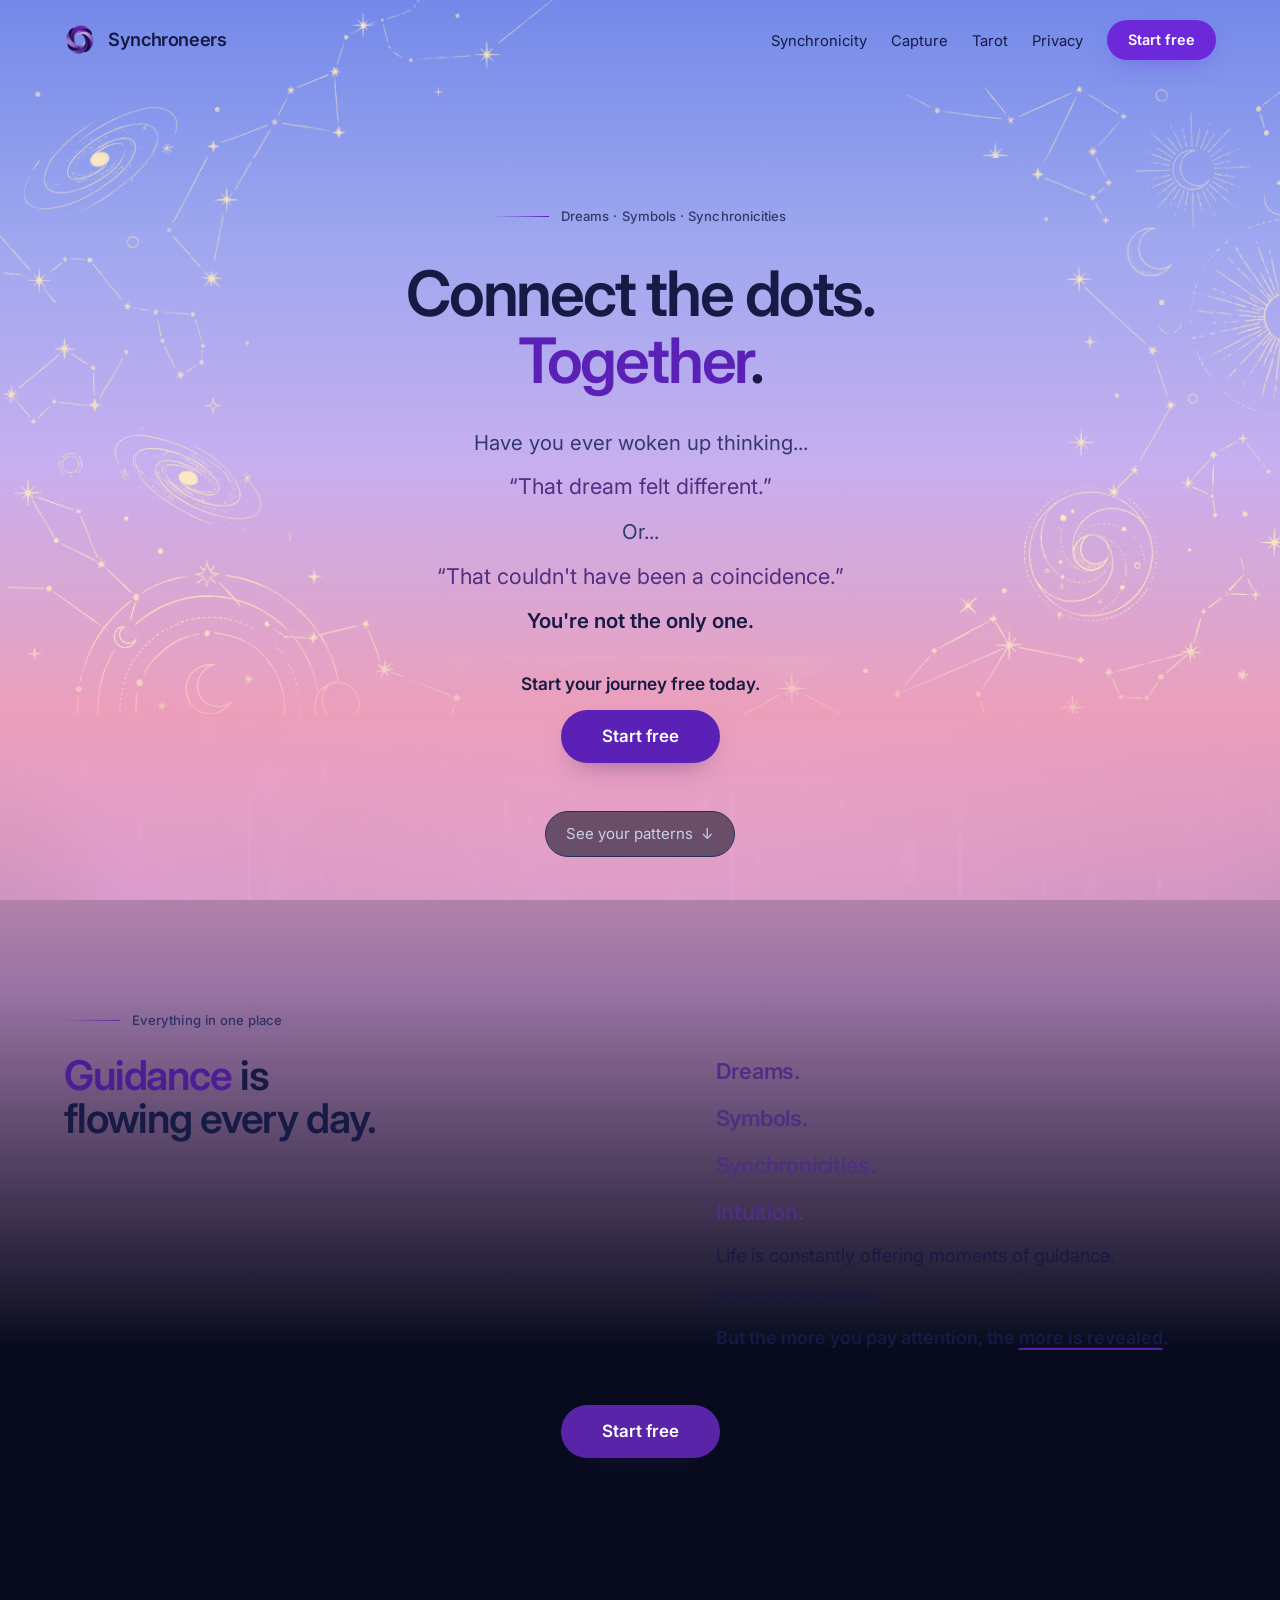
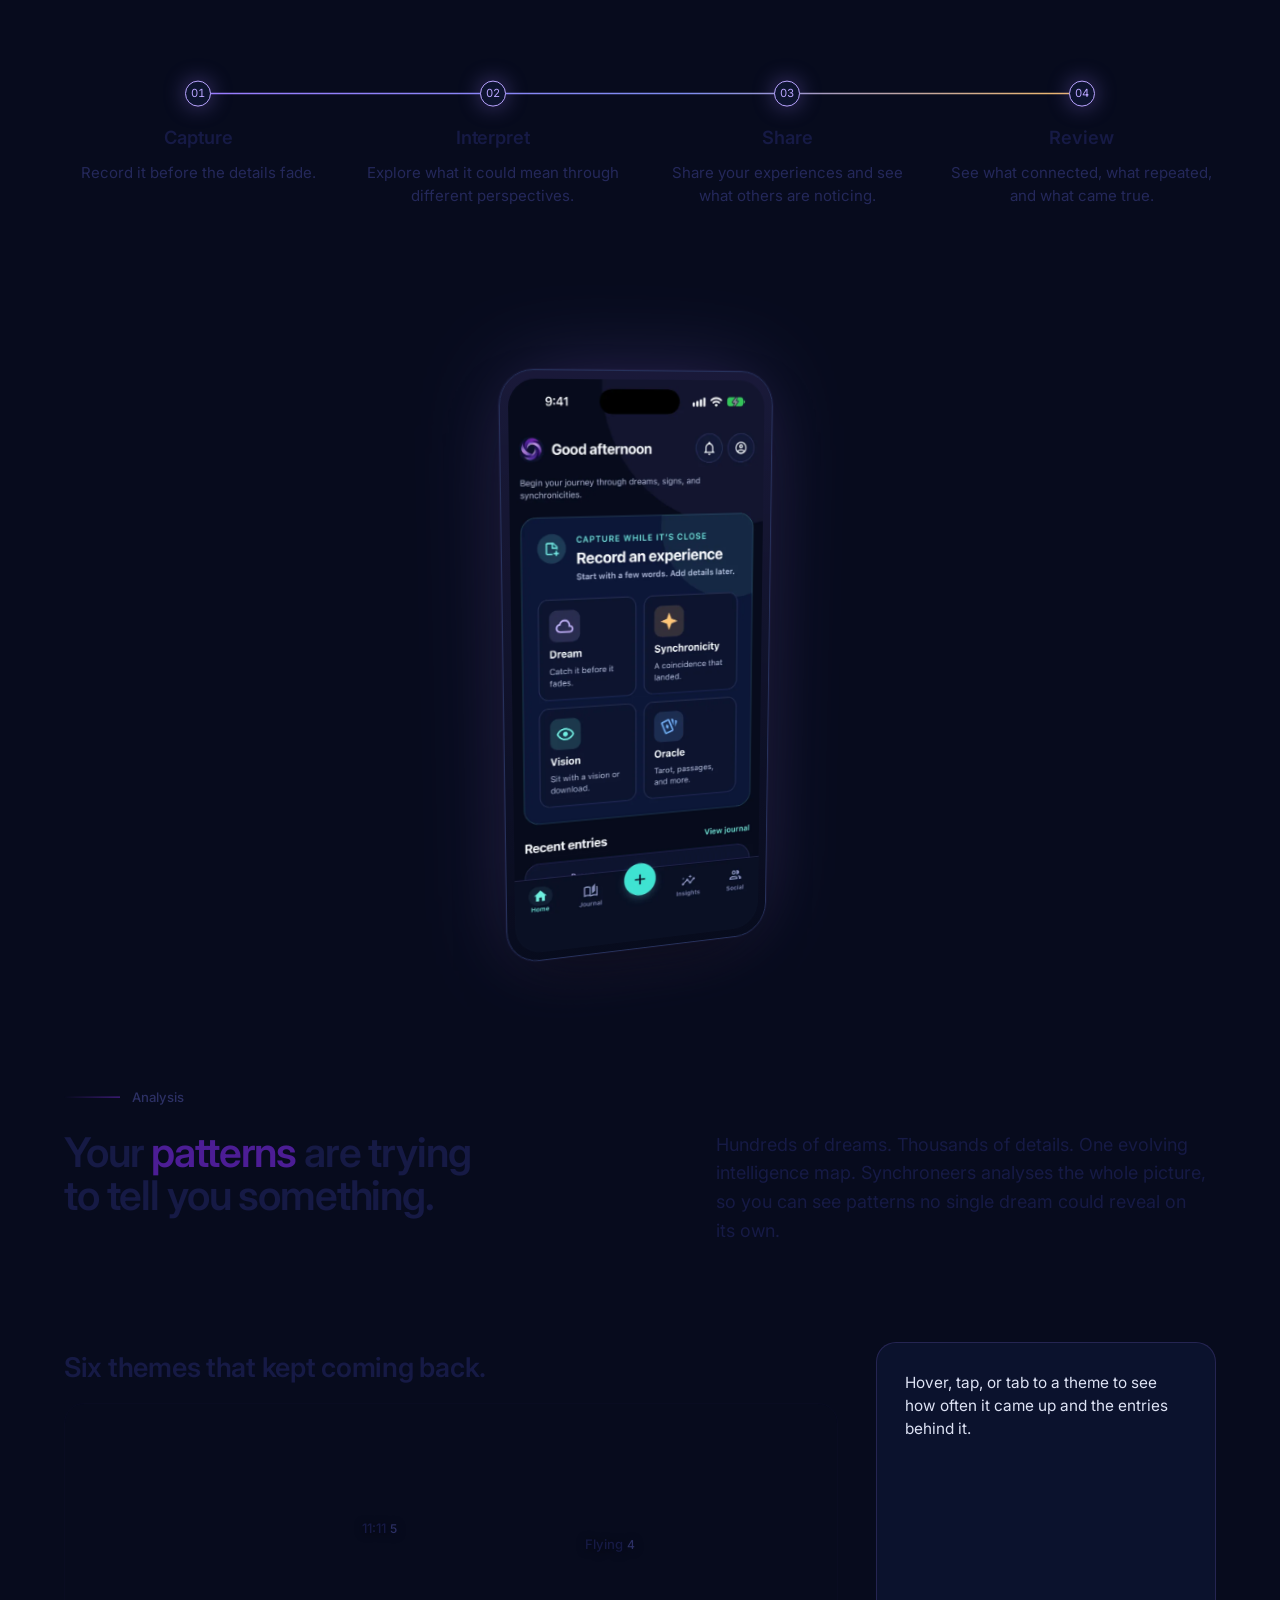
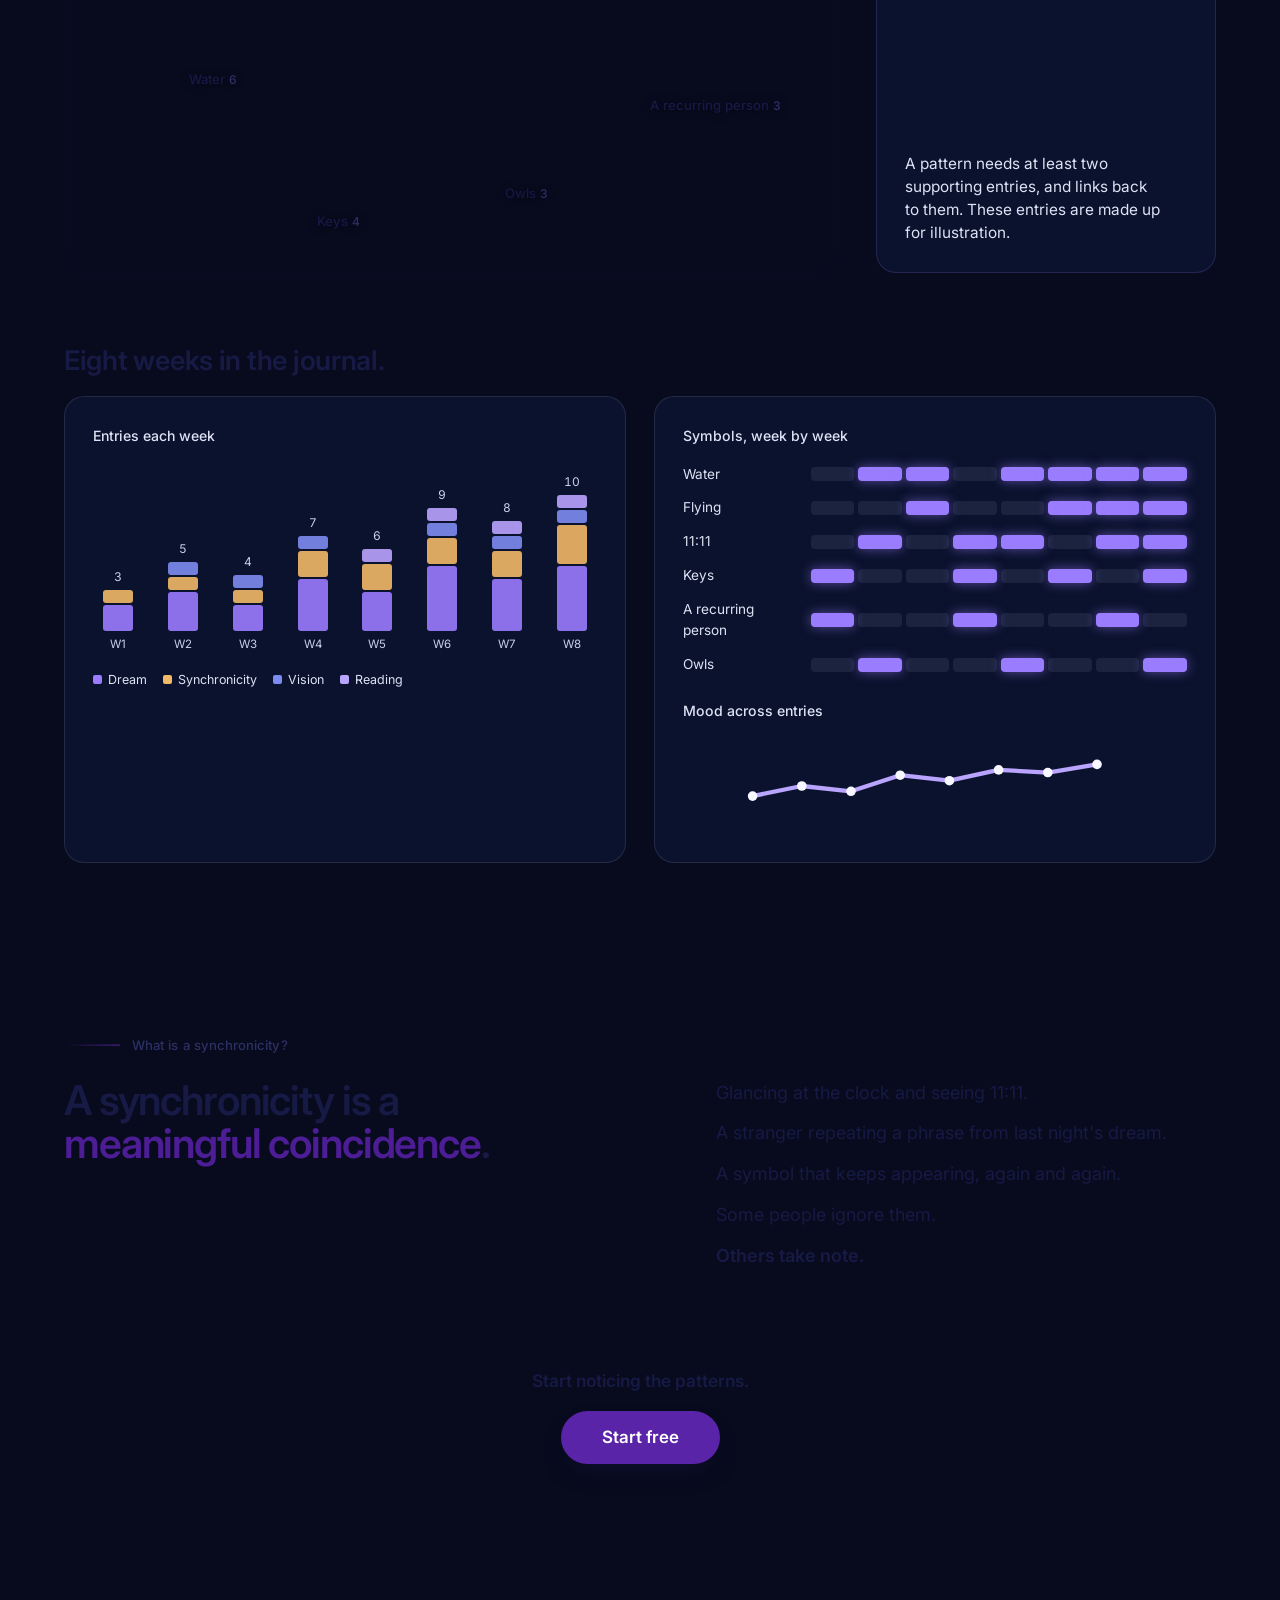
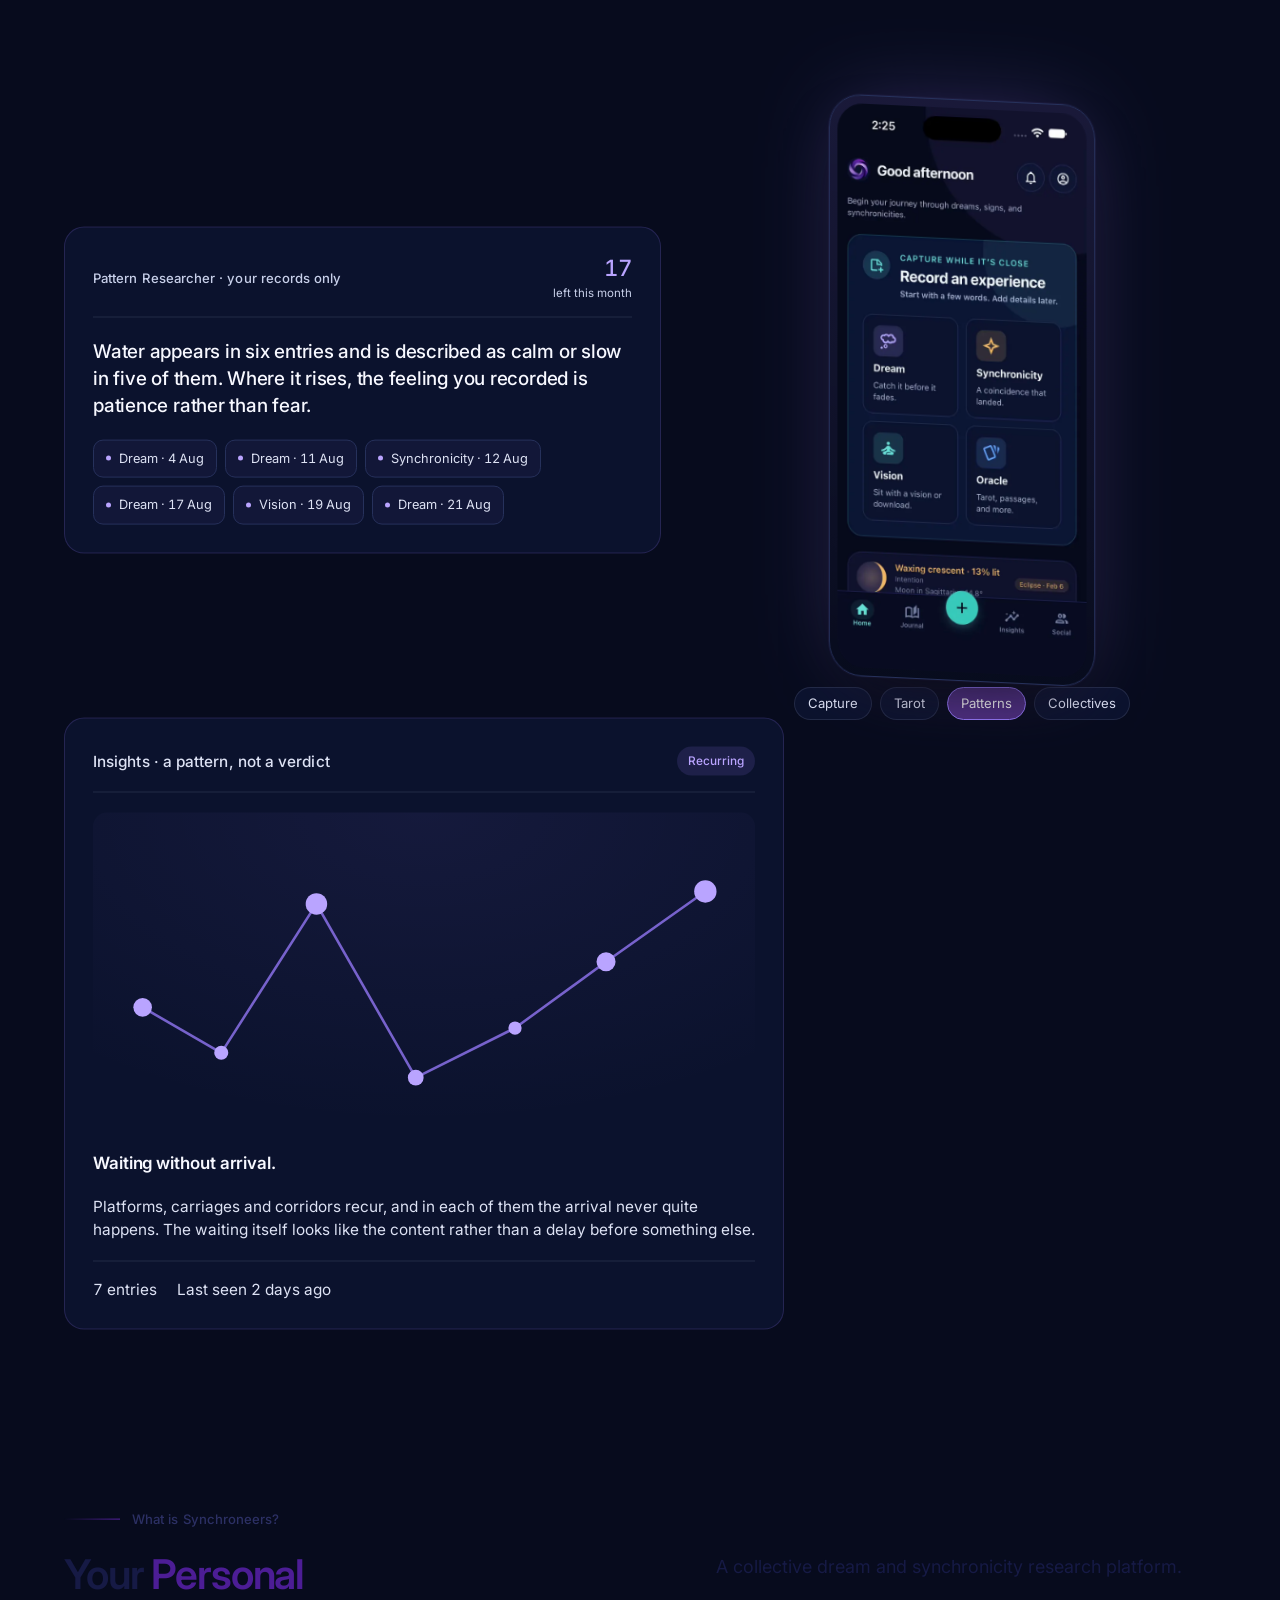
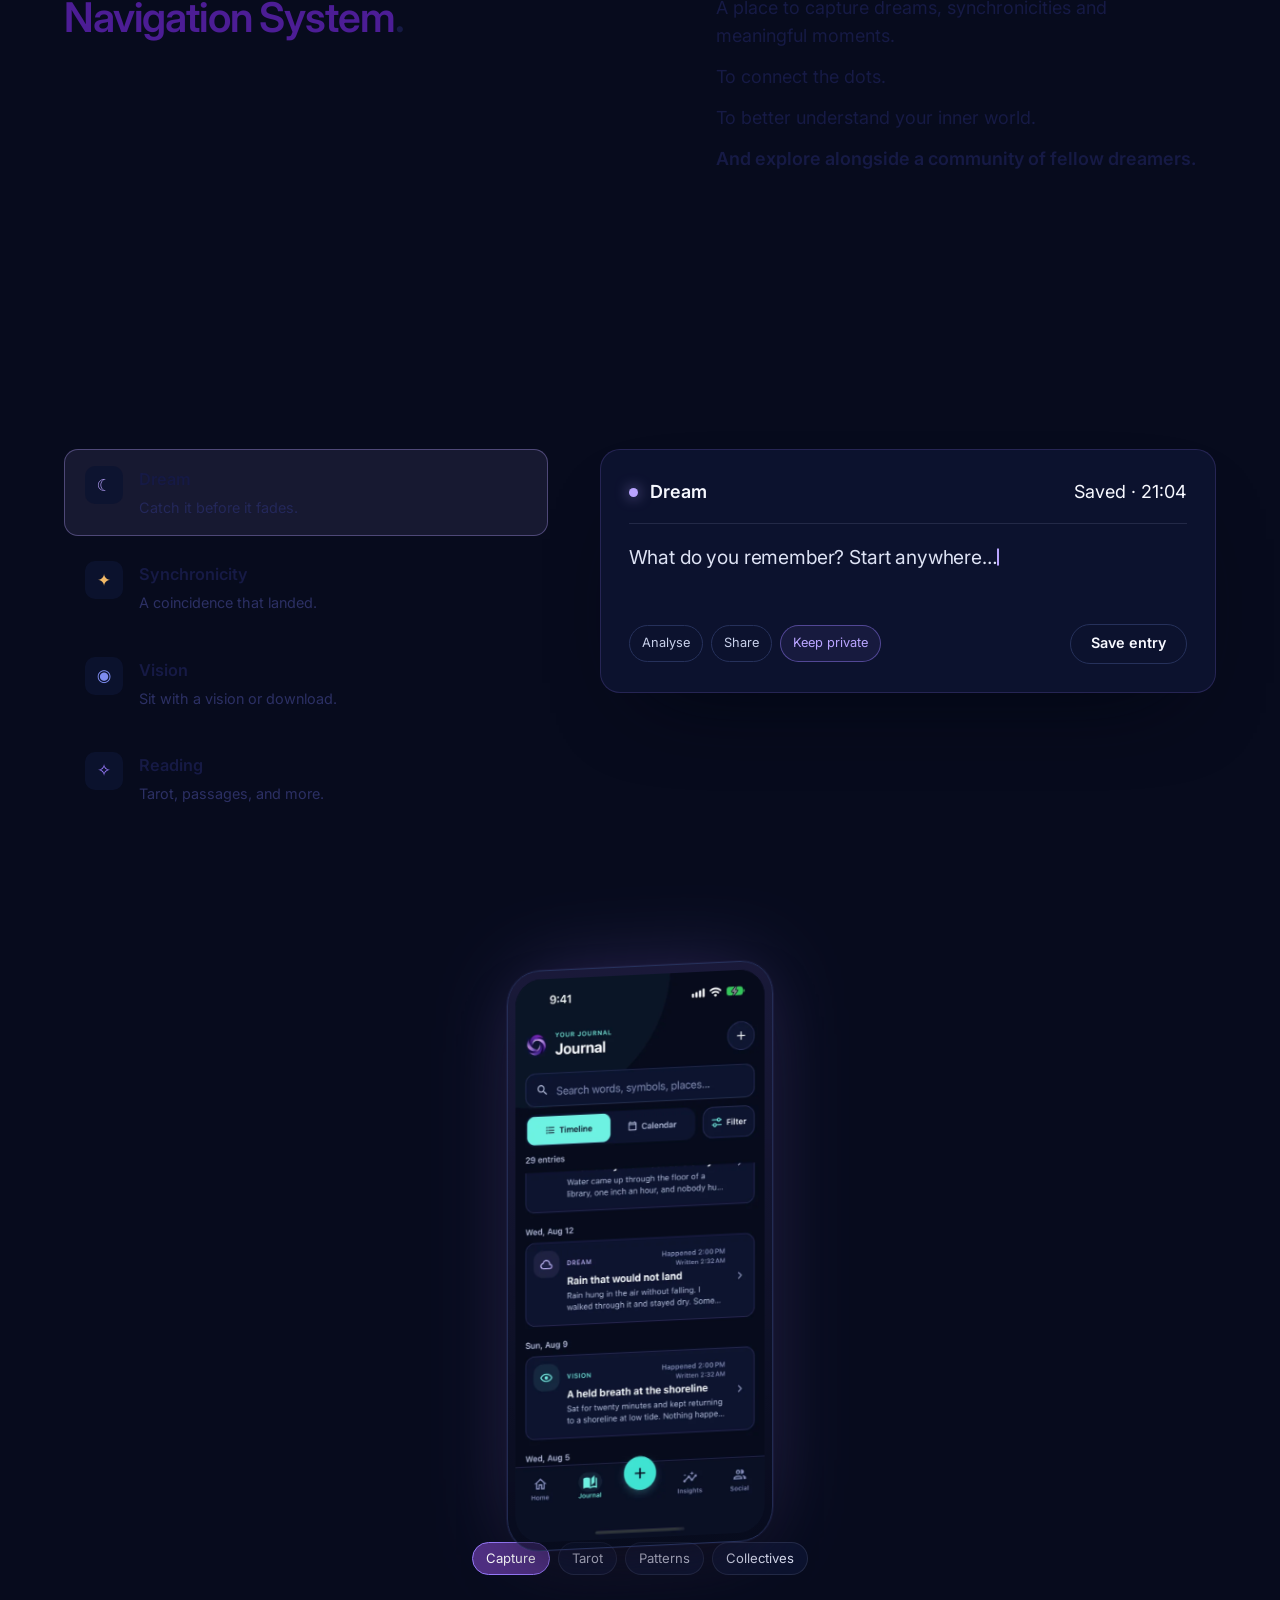
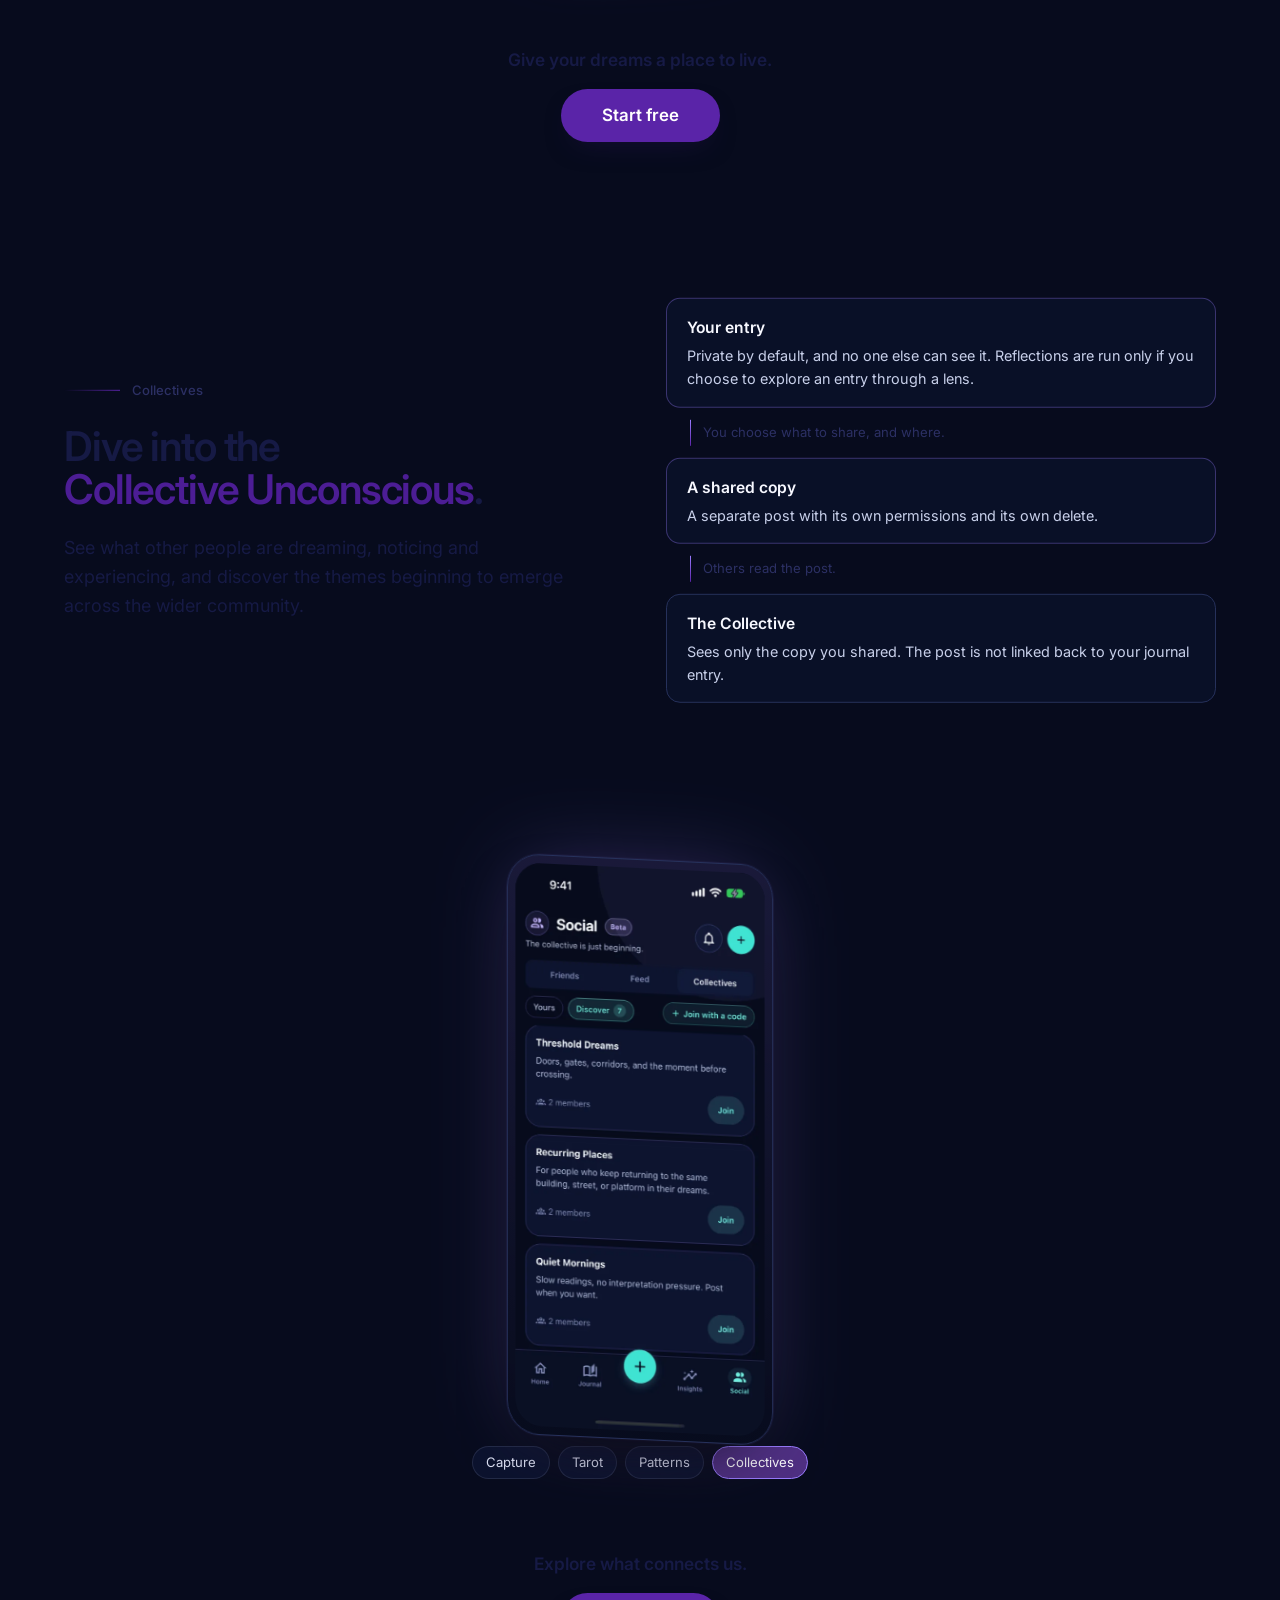
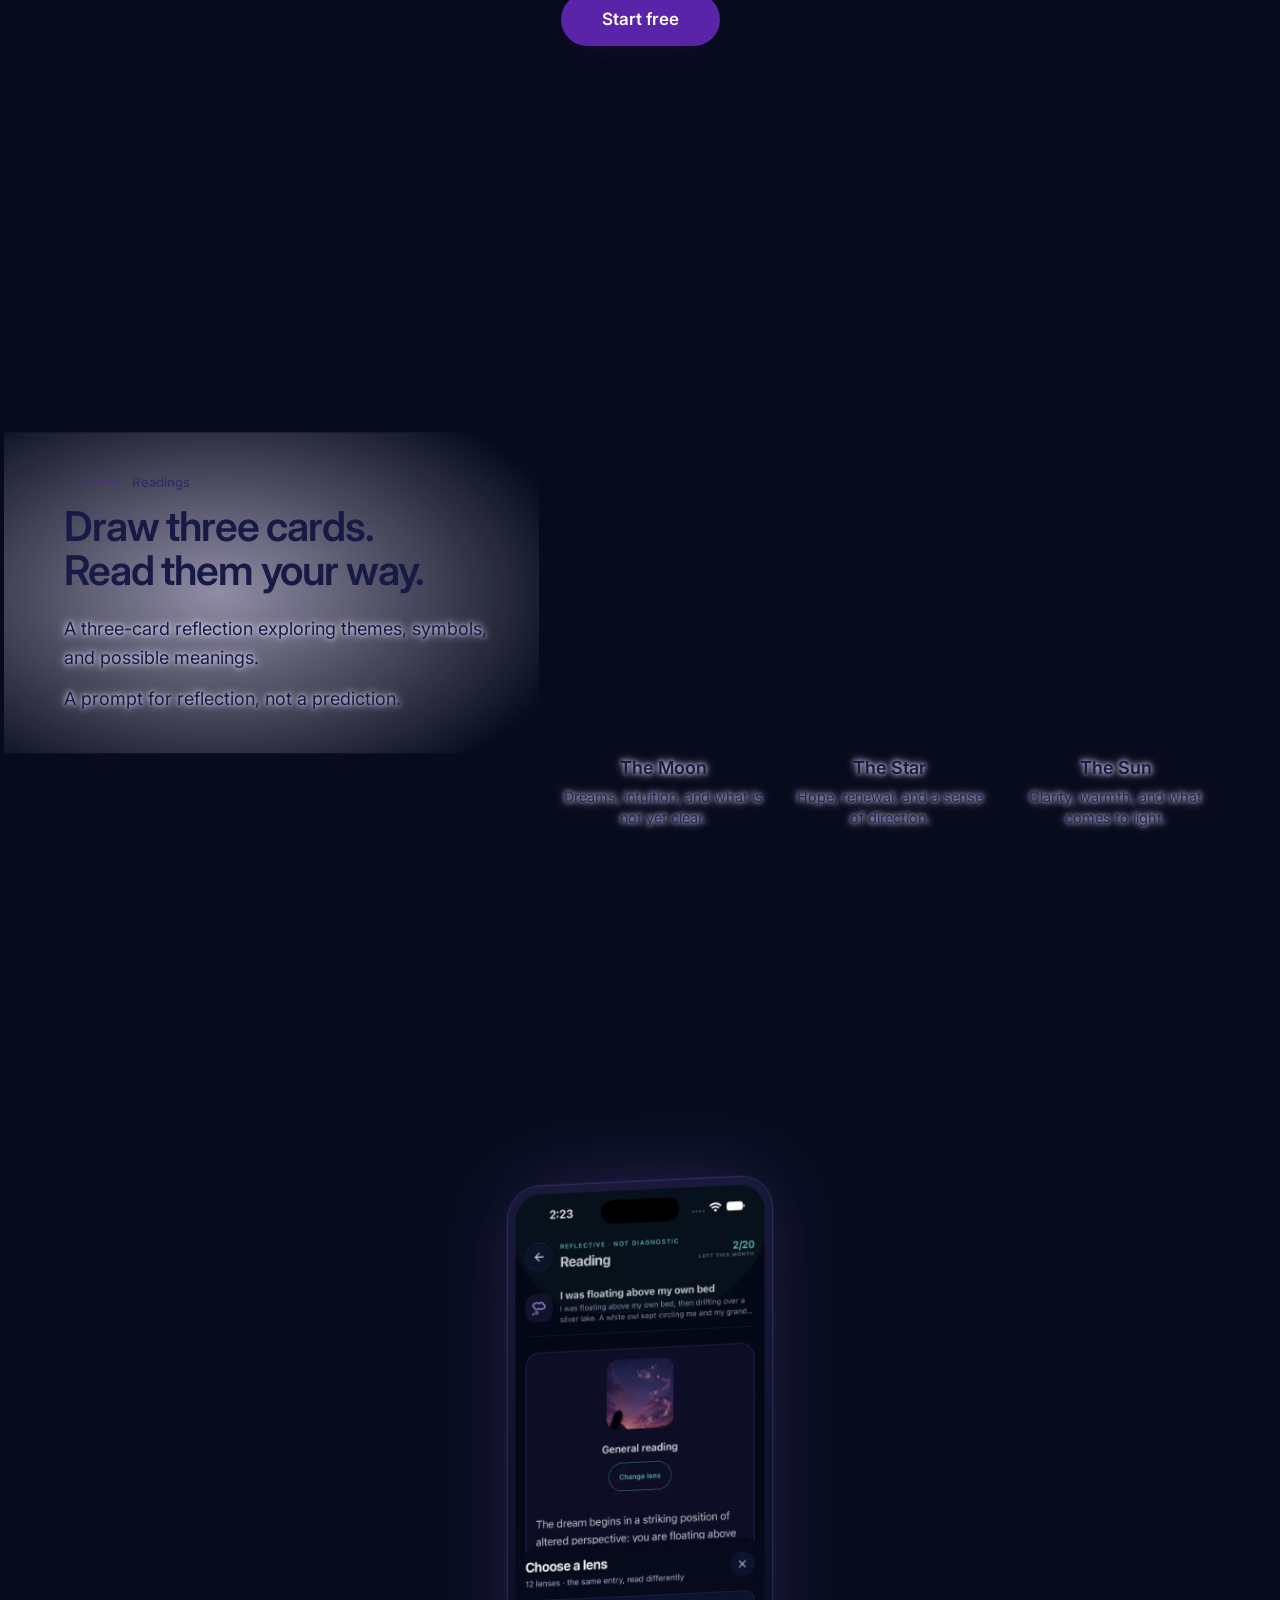
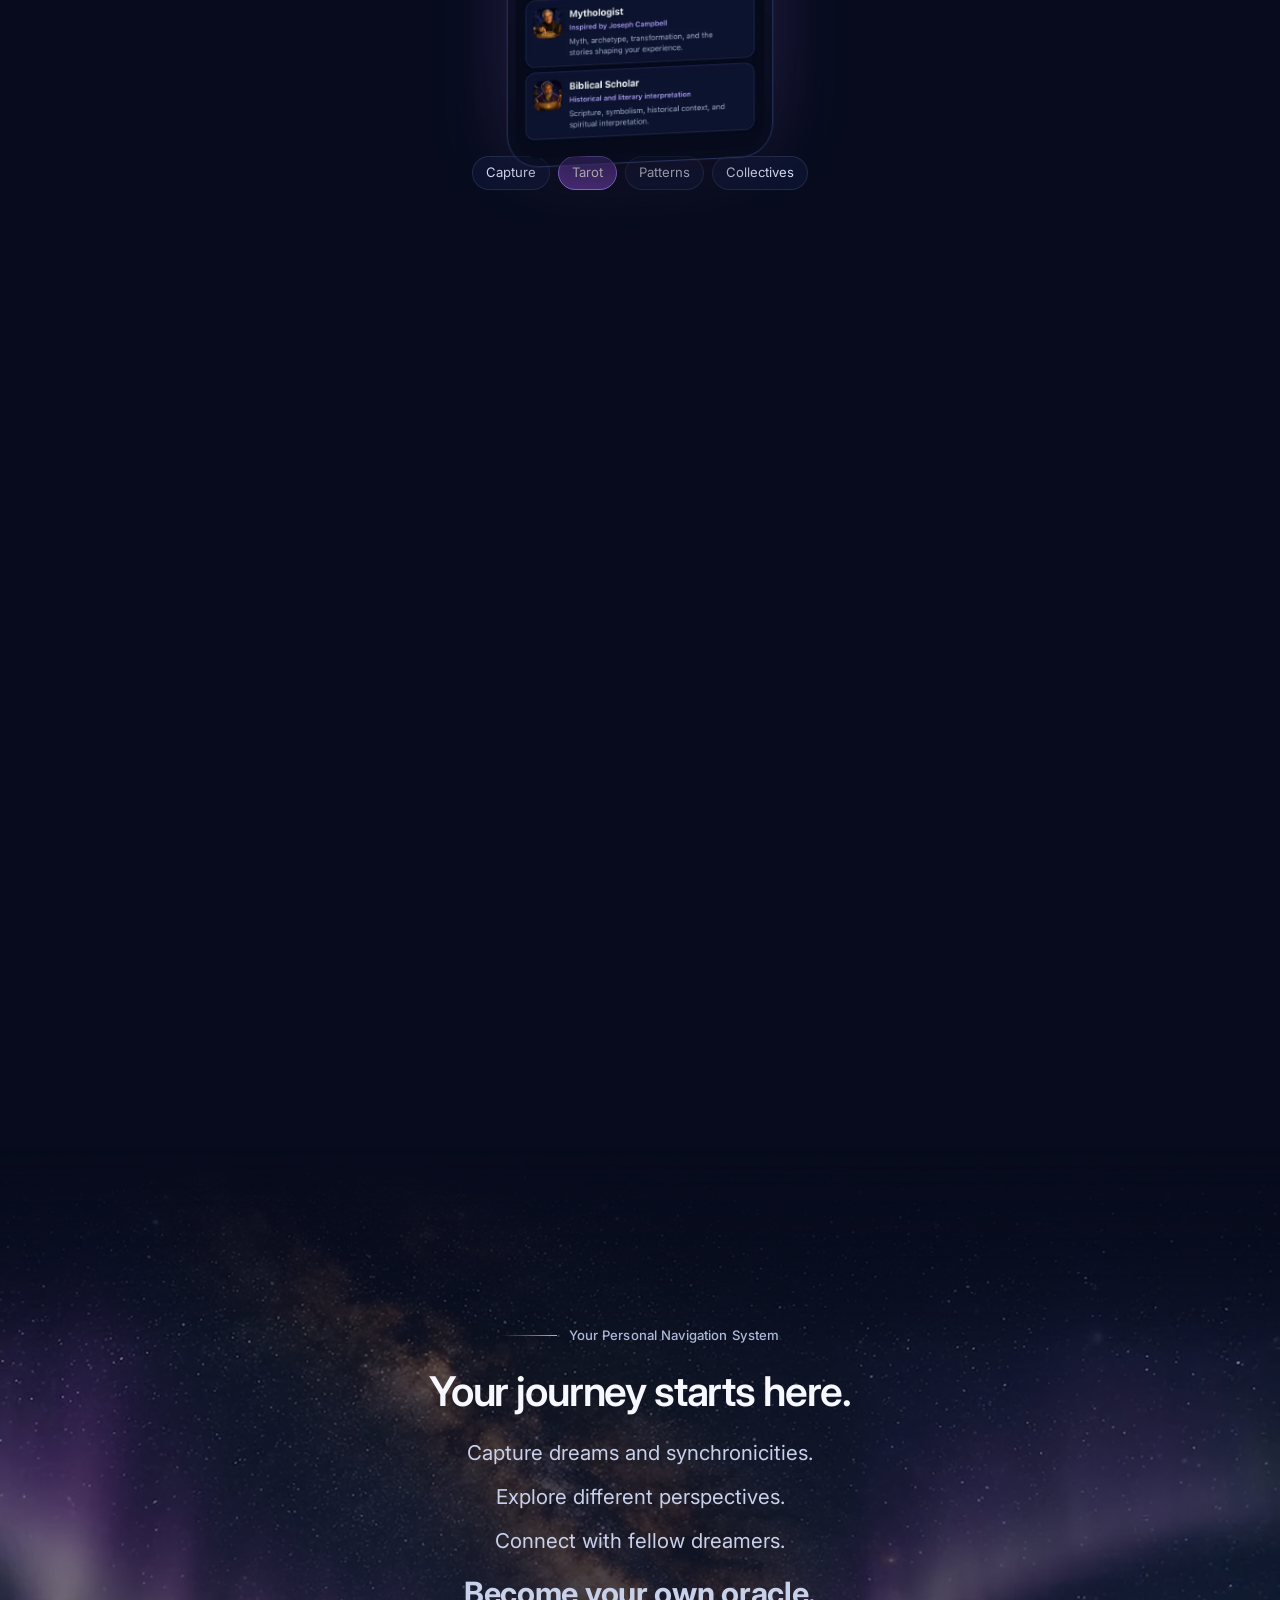
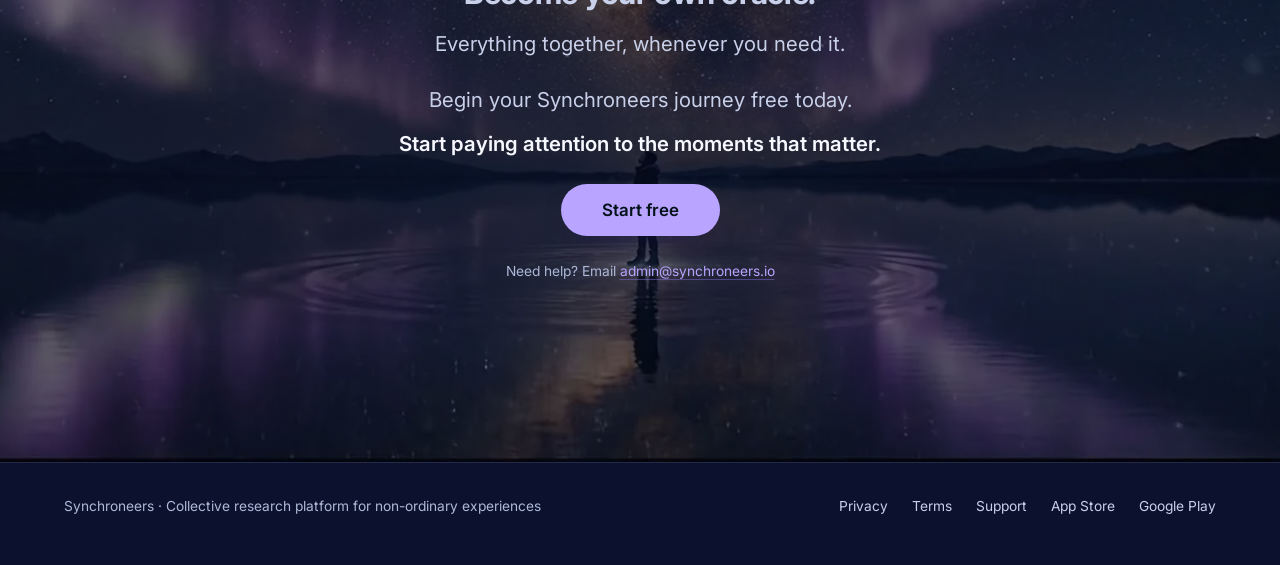
==== commit 4f268ff5: "move synchronicity section after insights, drop counterexample, update copy" ====
--- a/index.html
+++ b/index.html
@@ -91,7 +91,7 @@
             </div>
 
             <div class="hero-actions">
-              <p class="hero-actions__line">Start your journey free today</p>
+              <p class="hero-actions__line">Start your journey free today.</p>
               <a class="btn btn--primary btn--start" data-store-cta href="https://apps.apple.com/app/id6751279447">Start free</a>
             </div>
           </div>
@@ -213,8 +213,7 @@
             <div class="patterns reveal" id="patterns">
               <div class="patterns-layout">
                 <div class="patterns-main">
-                  <p class="kicker">Sample journal · for illustration</p>
-                  <h3 class="patterns-title">Six themes that kept coming back</h3>
+                  <h3 class="patterns-title">Six themes that kept coming back.</h3>
                   <div
                     class="patterns-stage"
                     id="patternStage"
@@ -243,8 +242,7 @@
 
             <figure class="insights reveal" id="insights">
               <figcaption class="insights__cap">
-                <p class="kicker">Sample insights · for illustration</p>
-                <h3>Eight weeks in the journal</h3>
+                <h3>Eight weeks in the journal.</h3>
               </figcaption>
 
               <div class="insights-grid">
@@ -329,6 +327,33 @@
               </div>
             </figure>
 
+          </div>
+        </section>
+
+        <!-- ============ The loop ============ -->
+        <section class="section" id="loop">
+          <div class="wrap">
+            <div class="section-head reveal">
+              <p class="kicker kicker--rule">What is a synchronicity?</p>
+              <h2>A synchronicity is a <span class="glow">meaningful coincidence</span>.</h2>
+              <div class="lines stagger">
+                <p>Glancing at the clock and seeing 11:11.</p>
+                <p>A stranger repeating a phrase from last night's dream.</p>
+                <p>A symbol that keeps appearing, again and again.</p>
+                <p>Some people ignore them.</p>
+                <p class="lands">Others take note.</p>
+              </div>
+            </div>
+          </div>
+          <div class="wrap section-cta reveal">
+            <p class="section-cta__line">Start noticing the patterns.</p>
+            <a class="btn btn--primary btn--start" data-store-cta href="https://apps.apple.com/app/id6751279447">Start free</a>
+          </div>
+        </section>
+
+        <!-- ============ Evidence, continued ============ -->
+        <section class="section" id="researcher">
+          <div class="wrap">
             <div class="showcase">
               <article class="panel panel--wide reveal">
                 <div class="panel__head">
@@ -353,7 +378,7 @@
                 <figure class="shot" data-phone="patterns">
                   <img
                     src="assets/app/03-insights-timeline.webp"
-                    alt="The Insights screen: ten entries counted by kind, and a timeline placing each one against the moon's phase."
+                    alt="The Insights screen: entries counted by kind, and a timeline placing each one against the moon's phase."
                     width="640"
                     height="1391"
                     loading="lazy"
@@ -386,7 +411,7 @@
                     </g>
                   </svg>
                 </div>
-                <h3>Waiting without arrival</h3>
+                <h3>Waiting without arrival.</h3>
                 <p>
                   Platforms, carriages and corridors recur, and in each of them the arrival never
                   quite happens. The waiting itself looks like the content rather than a delay
@@ -398,44 +423,7 @@
                 </p>
               </figure>
 
-              <article class="panel counter reveal" data-delay="1">
-                <div class="panel__head">
-                  <p class="kicker">Counterexample</p>
-                </div>
-                <p>
-                  One entry breaks the pattern, and it stays on the card rather than being quietly
-                  dropped. A reading that only ever confirms itself is not worth keeping.
-                </p>
-                <ul class="cites">
-                  <li class="cite">Dream · 9 Aug · water described as rising fast</li>
-                </ul>
-                <p>
-                  The Skeptical Scientific perspective exists for the same reason. Sleep, memory,
-                  emotion, coincidence, and base rates get a seat at the table.
-                </p>
-              </article>
-            </div>
-          </div>
-        </section>
-
-        <!-- ============ The loop ============ -->
-        <section class="section" id="loop">
-          <div class="wrap">
-            <div class="section-head reveal">
-              <p class="kicker kicker--rule">What is a synchronicity?</p>
-              <h2>A synchronicity is a <span class="glow">meaningful coincidence</span>.</h2>
-              <div class="lines stagger">
-                <p>Glancing at the clock and seeing 11:11.</p>
-                <p>A stranger repeating a phrase from last night's dream.</p>
-                <p>A symbol that keeps appearing, again and again.</p>
-                <p>Some people ignore them.</p>
-                <p class="lands">Others take note.</p>
-              </div>
-            </div>
-          </div>
-          <div class="wrap section-cta reveal">
-            <p class="section-cta__line">Start noticing the patterns</p>
-            <a class="btn btn--primary btn--start" data-store-cta href="https://apps.apple.com/app/id6751279447">Start free</a>
+            </div>
           </div>
         </section>
 
@@ -446,6 +434,7 @@
               <p class="kicker kicker--rule">What is Synchroneers?</p>
               <h2>Your <span class="glow">Personal Navigation System</span>.</h2>
               <div class="lines stagger">
+                <p>A collective dream and synchronicity research platform.</p>
                 <p>A place to capture dreams, synchronicities and meaningful moments.</p>
                 <p>To connect the dots.</p>
                 <p>To better understand your inner world.</p>
@@ -563,7 +552,7 @@
               <figure class="shot" data-phone="capture">
                 <img
                   src="assets/app/04-journal.webp"
-                  alt="The journal: ten entries on a timeline, each tagged by kind, with the time it happened and the time it was logged."
+                  alt="The journal: entries on a timeline, each tagged by kind, with the time it happened and the time it was written."
                   width="640"
                   height="1391"
                   loading="lazy"
@@ -573,7 +562,7 @@
             </div>
           </div>
           <div class="wrap section-cta reveal">
-            <p class="section-cta__line">Give your dreams a place to live</p>
+            <p class="section-cta__line">Give your dreams a place to live.</p>
             <a class="btn btn--primary btn--start" data-store-cta href="https://apps.apple.com/app/id6751279447">Start free</a>
           </div>
         </section>
@@ -600,12 +589,12 @@
                   choose to explore an entry through a lens.</span
                 >
               </div>
-              <p class="flow-arrow">You choose what to share, and where</p>
+              <p class="flow-arrow">You choose what to share, and where.</p>
               <div class="flow-node flow-node--shared">
                 <b>A shared copy</b>
                 <span>A separate post with its own permissions and its own delete.</span>
               </div>
-              <p class="flow-arrow">Others read the post</p>
+              <p class="flow-arrow">Others read the post.</p>
               <div class="flow-node">
                 <b>The Collective</b>
                 <span
@@ -621,7 +610,7 @@
               <figure class="shot" data-phone="collectives">
                 <img
                   src="assets/app/02-follow-filled-heart.webp"
-                  alt="The Social screen: people you can follow in the shared sky, each row a name and a follow control."
+                  alt="The Collectives tab: groups to discover, each with a short description, its member count and a Join button."
                   width="640"
                   height="1391"
                   loading="lazy"
@@ -631,7 +620,7 @@
             </div>
           </div>
           <div class="wrap section-cta reveal">
-            <p class="section-cta__line">Explore what connects us</p>
+            <p class="section-cta__line">Explore what connects us.</p>
             <a class="btn btn--primary btn--start" data-store-cta href="https://apps.apple.com/app/id6751279447">Start free</a>
           </div>
         </section>
@@ -695,15 +684,14 @@
             </div>
           </div>
 
-          <!-- An interactive phone. Its tarot clip prefers assets/app/08-tarot.webp
-               and assets/app/video/tarot.* when they exist (see phone.js); until
-               then it shows the picker still. -->
+          <!-- An interactive phone. Its tarot clip plays assets/app/video/tarot.*
+               (see phone.js); without them it shows the tarot draw still. -->
           <div class="wrap">
             <div class="showcase__art reveal tarot-shot">
               <figure class="shot" data-phone="tarot">
                 <img
-                  src="assets/app/05-perspectives.webp"
-                  alt="The perspective picker: thirteen named frameworks, each credited to the school or teacher it draws on."
+                  src="assets/app/08-tarot.webp"
+                  alt="A three-card tarot draw for a dream: the Queen of Pentacles, the Hermit and the Hanged Man, for what is emerging, hidden and invited."
                   width="640"
                   height="1391"
                   loading="lazy"
@@ -747,7 +735,7 @@
             <p>Everything together, whenever you need it.</p>
           </div>
           <div class="lede lines reveal" data-delay="1">
-            <p>Download Synchroneers for free today.</p>
+            <p>Begin your Synchroneers journey free today.</p>
             <p class="lands">Start paying attention to the moments that matter.</p>
           </div>
           <a class="btn btn--primary btn--start reveal" data-delay="2" data-store-cta href="https://apps.apple.com/app/id6751279447">Start free</a>
@@ -760,7 +748,7 @@
 
       <!-- Opened by any Start free button on a computer, where there is no one store to send the visitor to. -->
       <dialog class="store-picker" id="store-picker" aria-labelledby="store-picker-title">
-        <h2 id="store-picker-title">Get Synchroneers on your phone</h2>
+        <h2 id="store-picker-title">Get Synchroneers on your phone.</h2>
         <p>Choose your phone's store.</p>
         <div class="store-picker__options">
           <a class="btn btn--primary" href="https://apps.apple.com/app/id6751279447">iPhone</a>
--- a/styles.css
+++ b/styles.css
@@ -261,8 +261,8 @@
   --border-soft: rgba(22, 26, 69, 0.14);
   --hairline: rgba(22, 26, 69, 0.14);
   --veil: transparent;
-  --accent: #c2255f;
-  --accent-fill: #c2255f;
+  --accent: #5a24a8;
+  --accent-fill: #5a24a8;
   --violet-soft: #4f2f82;
   /* Panels read as solid night glass on the twilight rather than grey. */
   --card: rgba(13, 20, 48, 0.88);
@@ -299,10 +299,10 @@
   color: #fff;
 }
 
-/* Emphasis in a section heading, a shade deeper than the hero's pink so it
+/* Emphasis in a section heading, a shade deeper than the hero's purple so it
    holds on the lighter middle of the twilight. */
 main > section:not(.hero):not(.closing) .section-head h2 .glow {
-  color: #9e1149;
+  color: #4c1d95;
 }
 
 /* The kind icons keep their own colours on a dark tile; on the twilight the
@@ -426,9 +426,9 @@
 
 .masthead[data-stuck='false'] .btn--primary,
 .masthead[data-stuck='false'] .btn--primary:hover {
-  background: #d63a48;
+  background: #6d28d9;
   color: #fff;
-  box-shadow: 0 8px 24px -10px rgba(217, 45, 106, 0.55);
+  box-shadow: 0 8px 24px -10px rgba(109, 40, 217, 0.5);
 }
 
 .brand {
@@ -657,7 +657,7 @@
   --dusk-text: #161a45;
   --dusk-text-soft: #34386c;
   --dusk-said: #4f2f82;
-  --dusk-glow: #a8134f;
+  --dusk-glow: #5b21b6;
   --accent: var(--dusk-glow);
 }
 
@@ -1237,7 +1237,8 @@
 
 .evidence {
   display: grid;
-  grid-template-columns: minmax(0, 1fr) minmax(0, 1fr);
+  grid-template-columns: minmax(0, 1fr);
+  max-width: 720px;
   gap: clamp(16px, 2vw, 24px);
   align-items: start;
   margin-top: clamp(16px, 2vw, 24px);
@@ -1316,28 +1317,6 @@
     border-color: var(--accent-fill);
     color: var(--white);
   }
-}
-
-.counter {
-  border-color: rgba(242, 185, 103, 0.3);
-}
-
-.counter .panel__head {
-  border-bottom-color: rgba(242, 185, 103, 0.2);
-}
-
-.counter .kicker {
-  color: var(--amber);
-}
-
-.counter p:not(.kicker) {
-  color: var(--text-muted);
-  font-size: 0.96rem;
-  line-height: 1.55;
-}
-
-.counter .cite::before {
-  background: var(--amber);
 }
 
 /* The Insights pattern card, rebuilt in markup so its chart draws. */
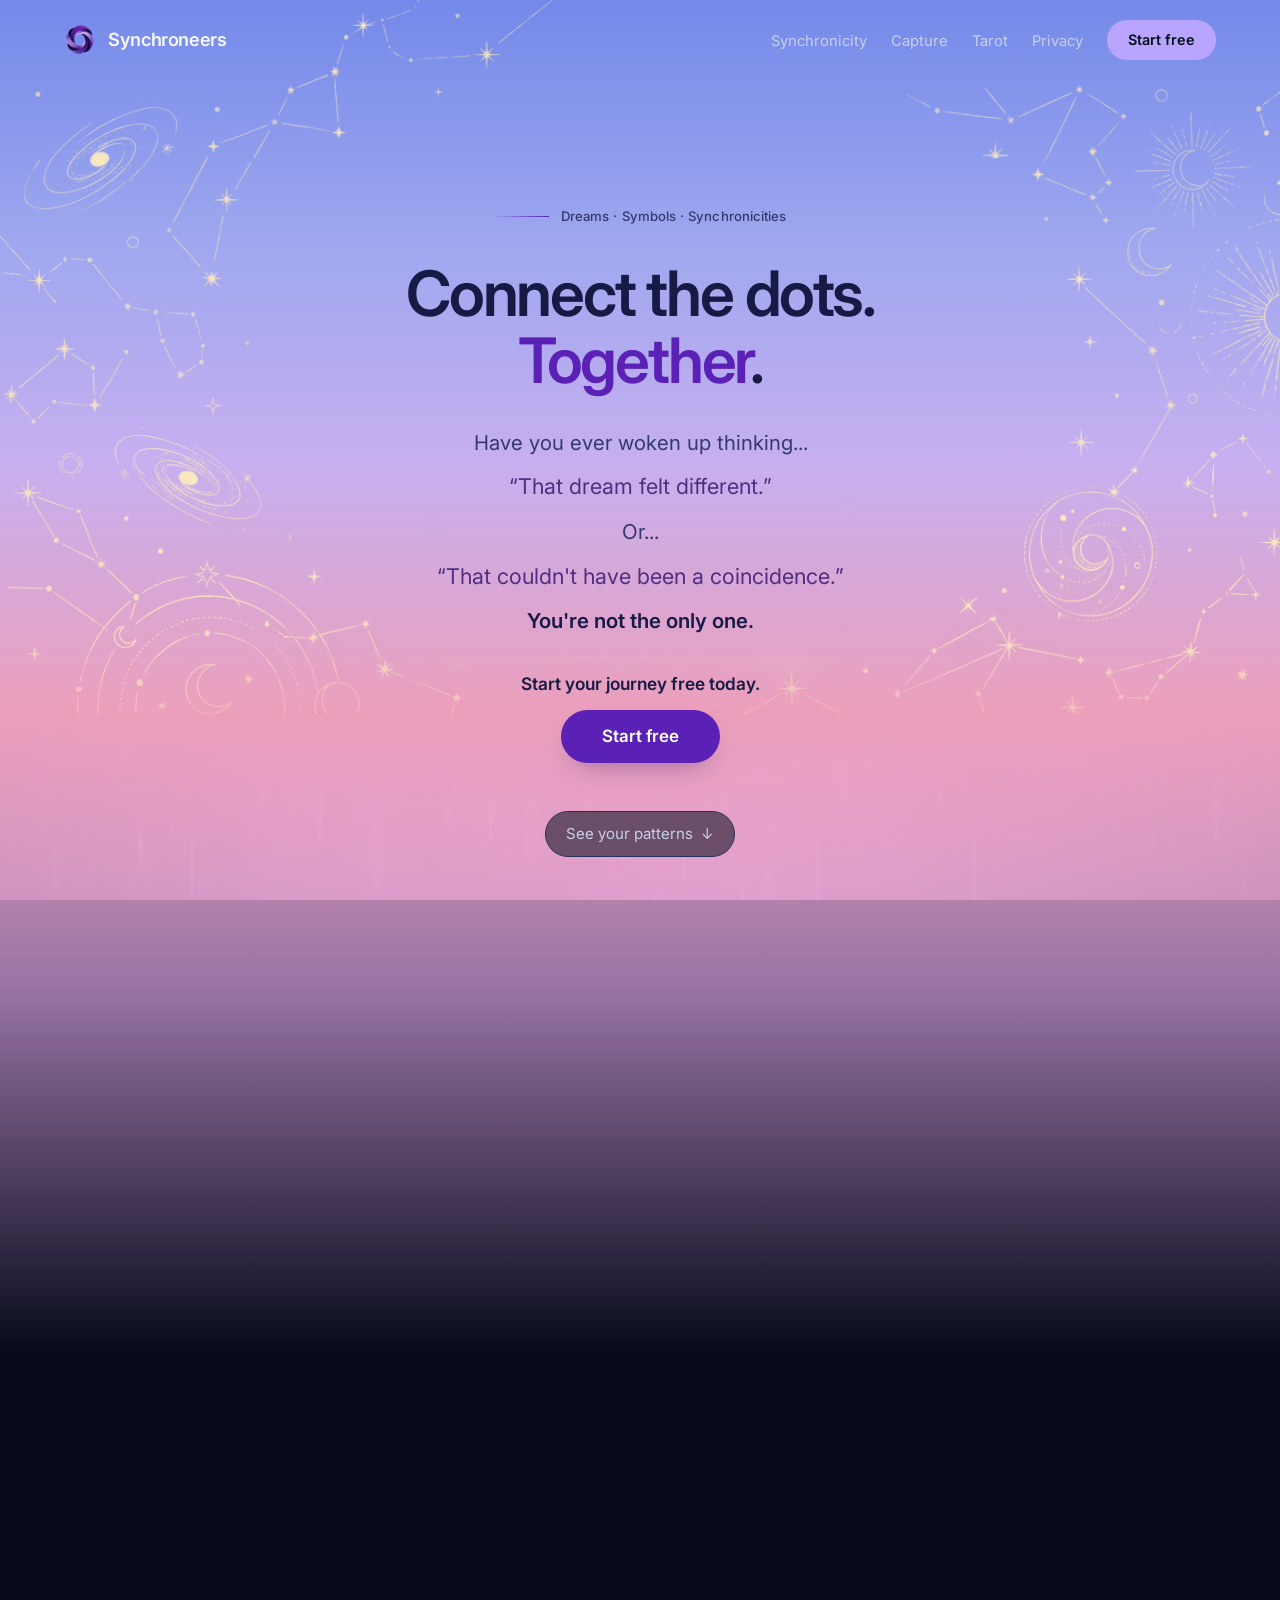
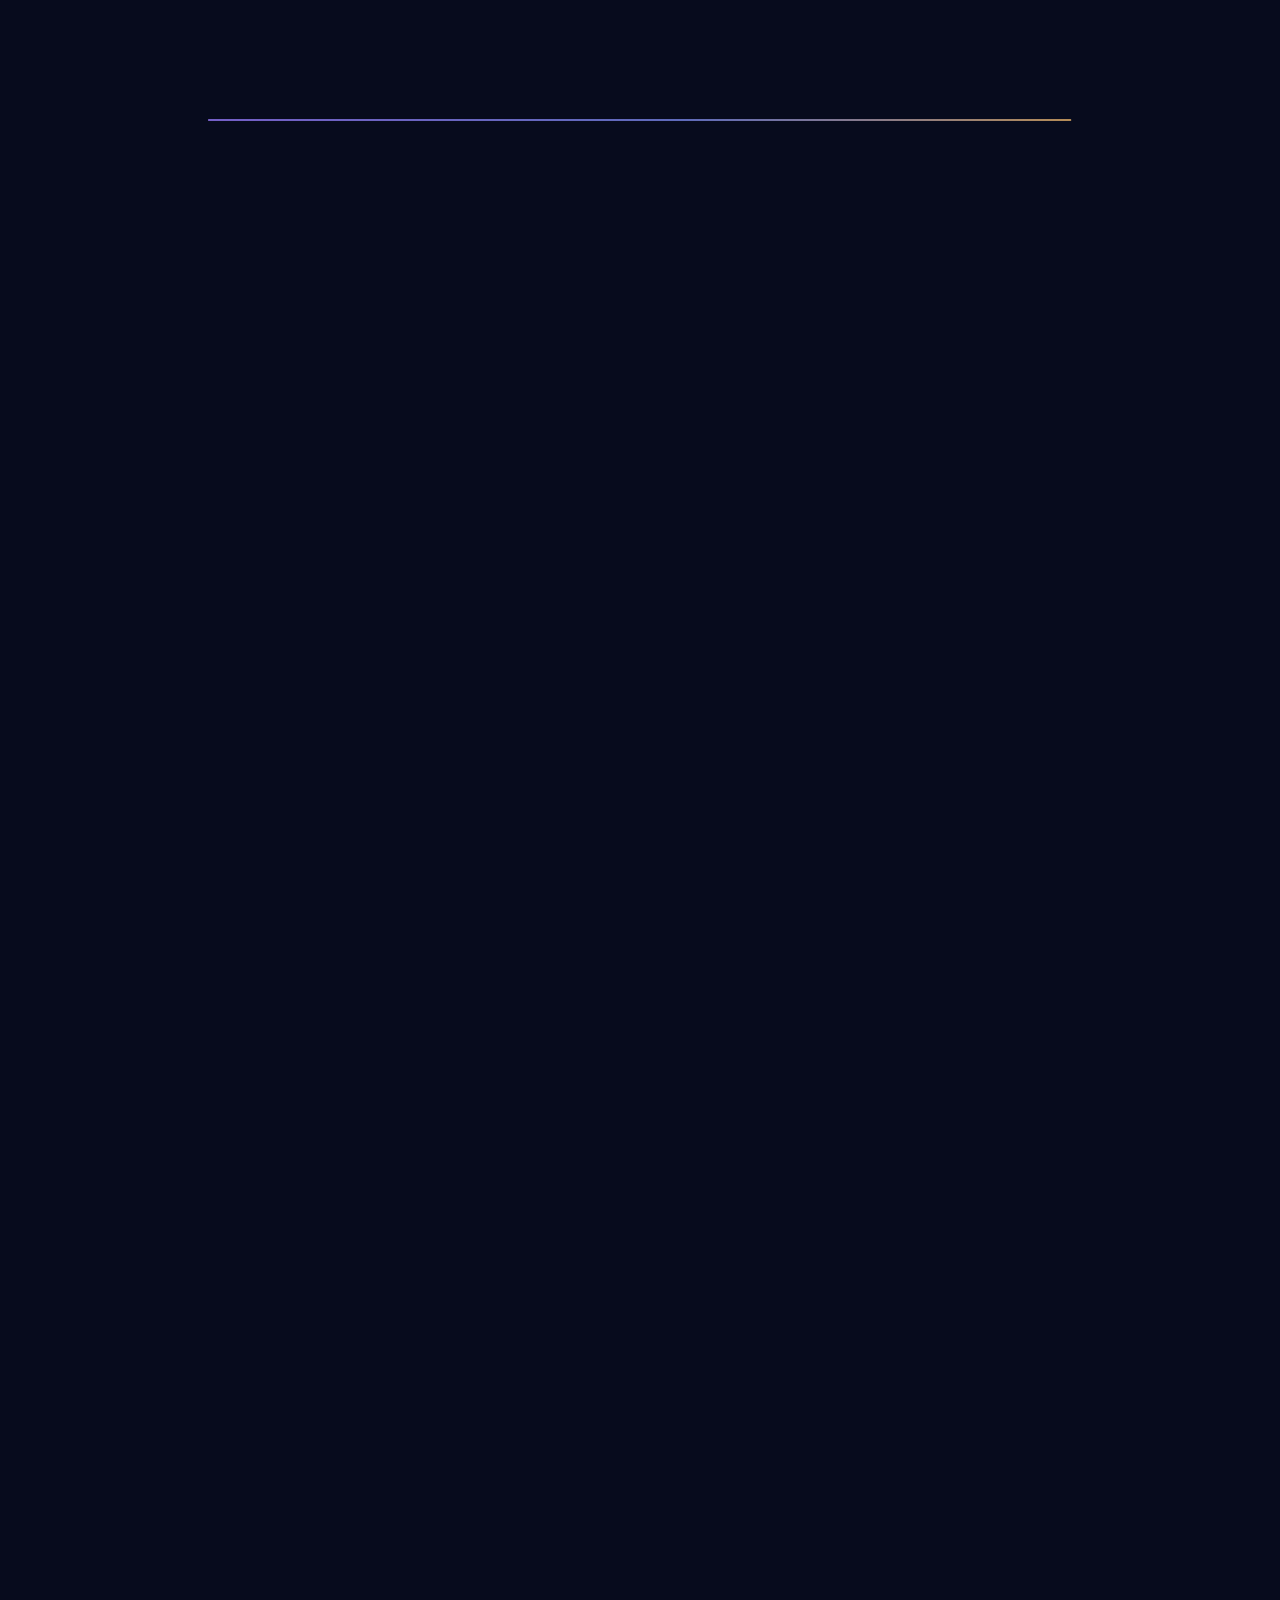
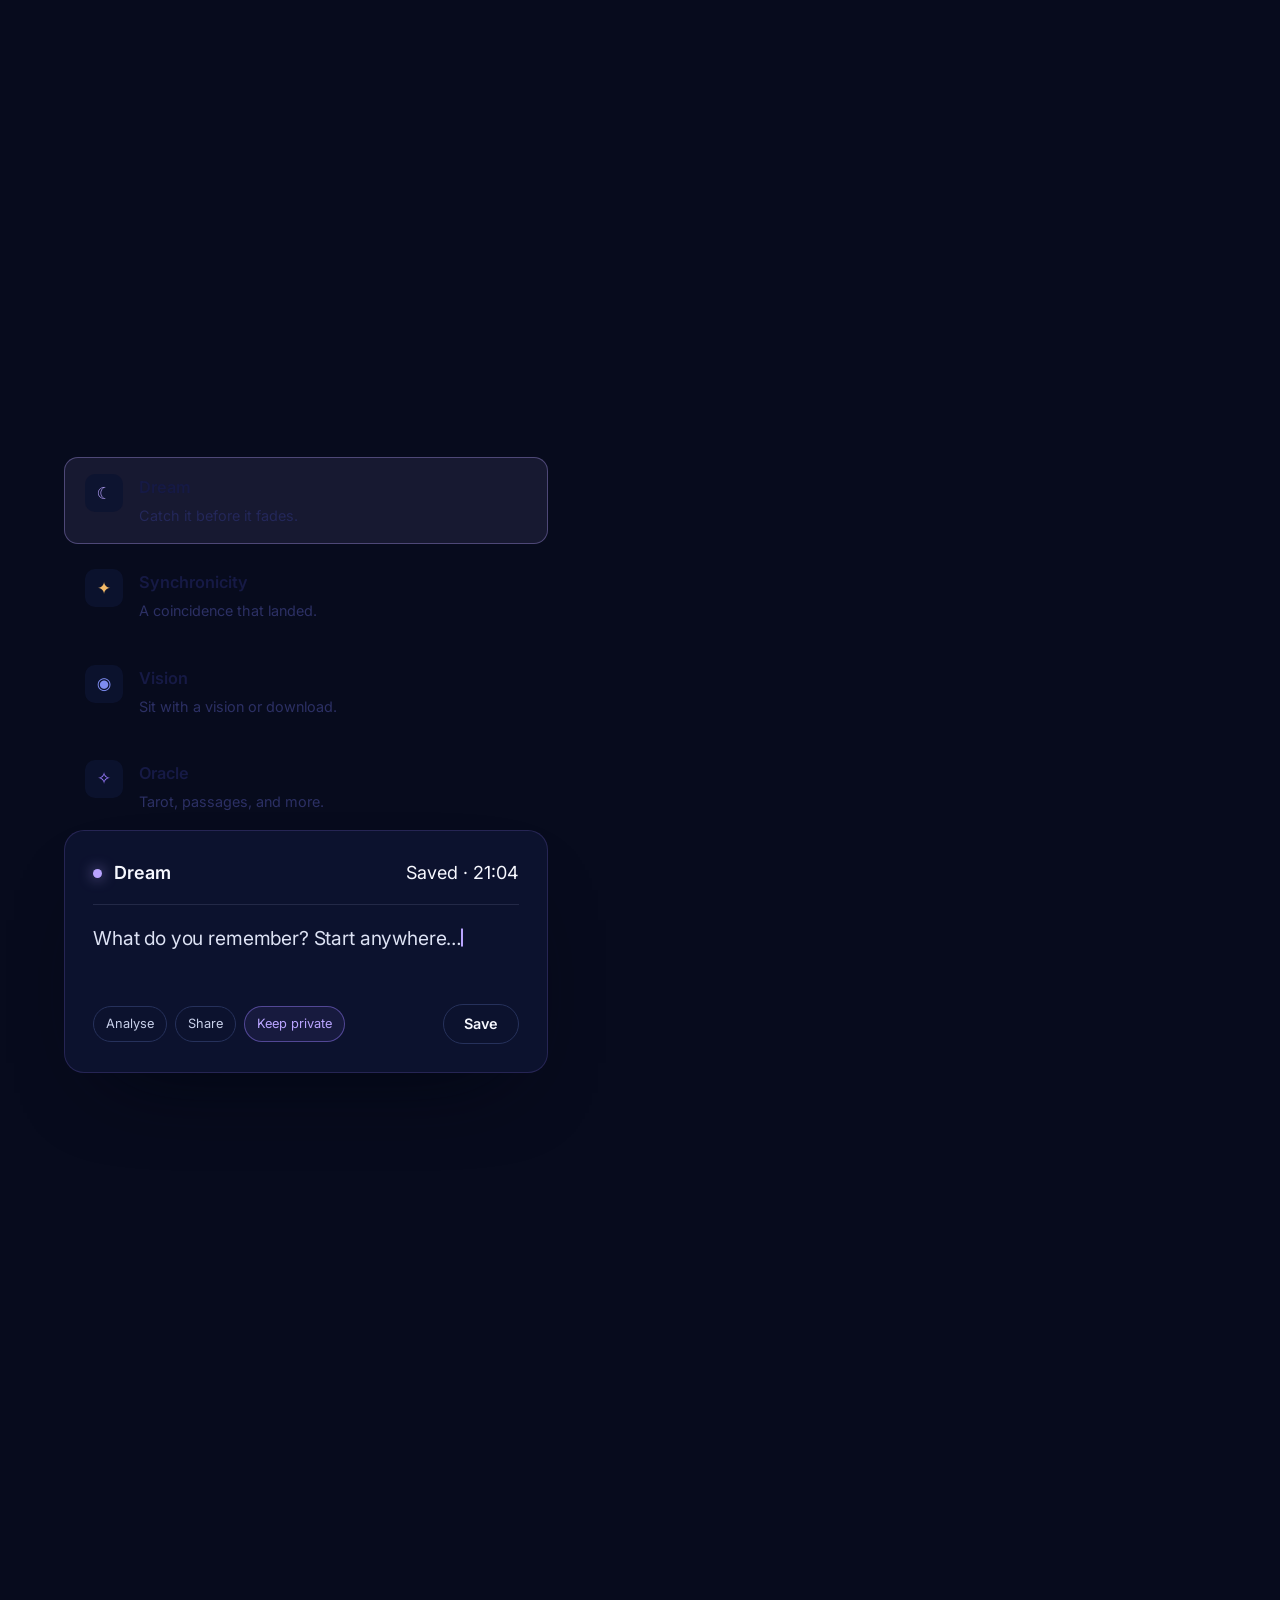
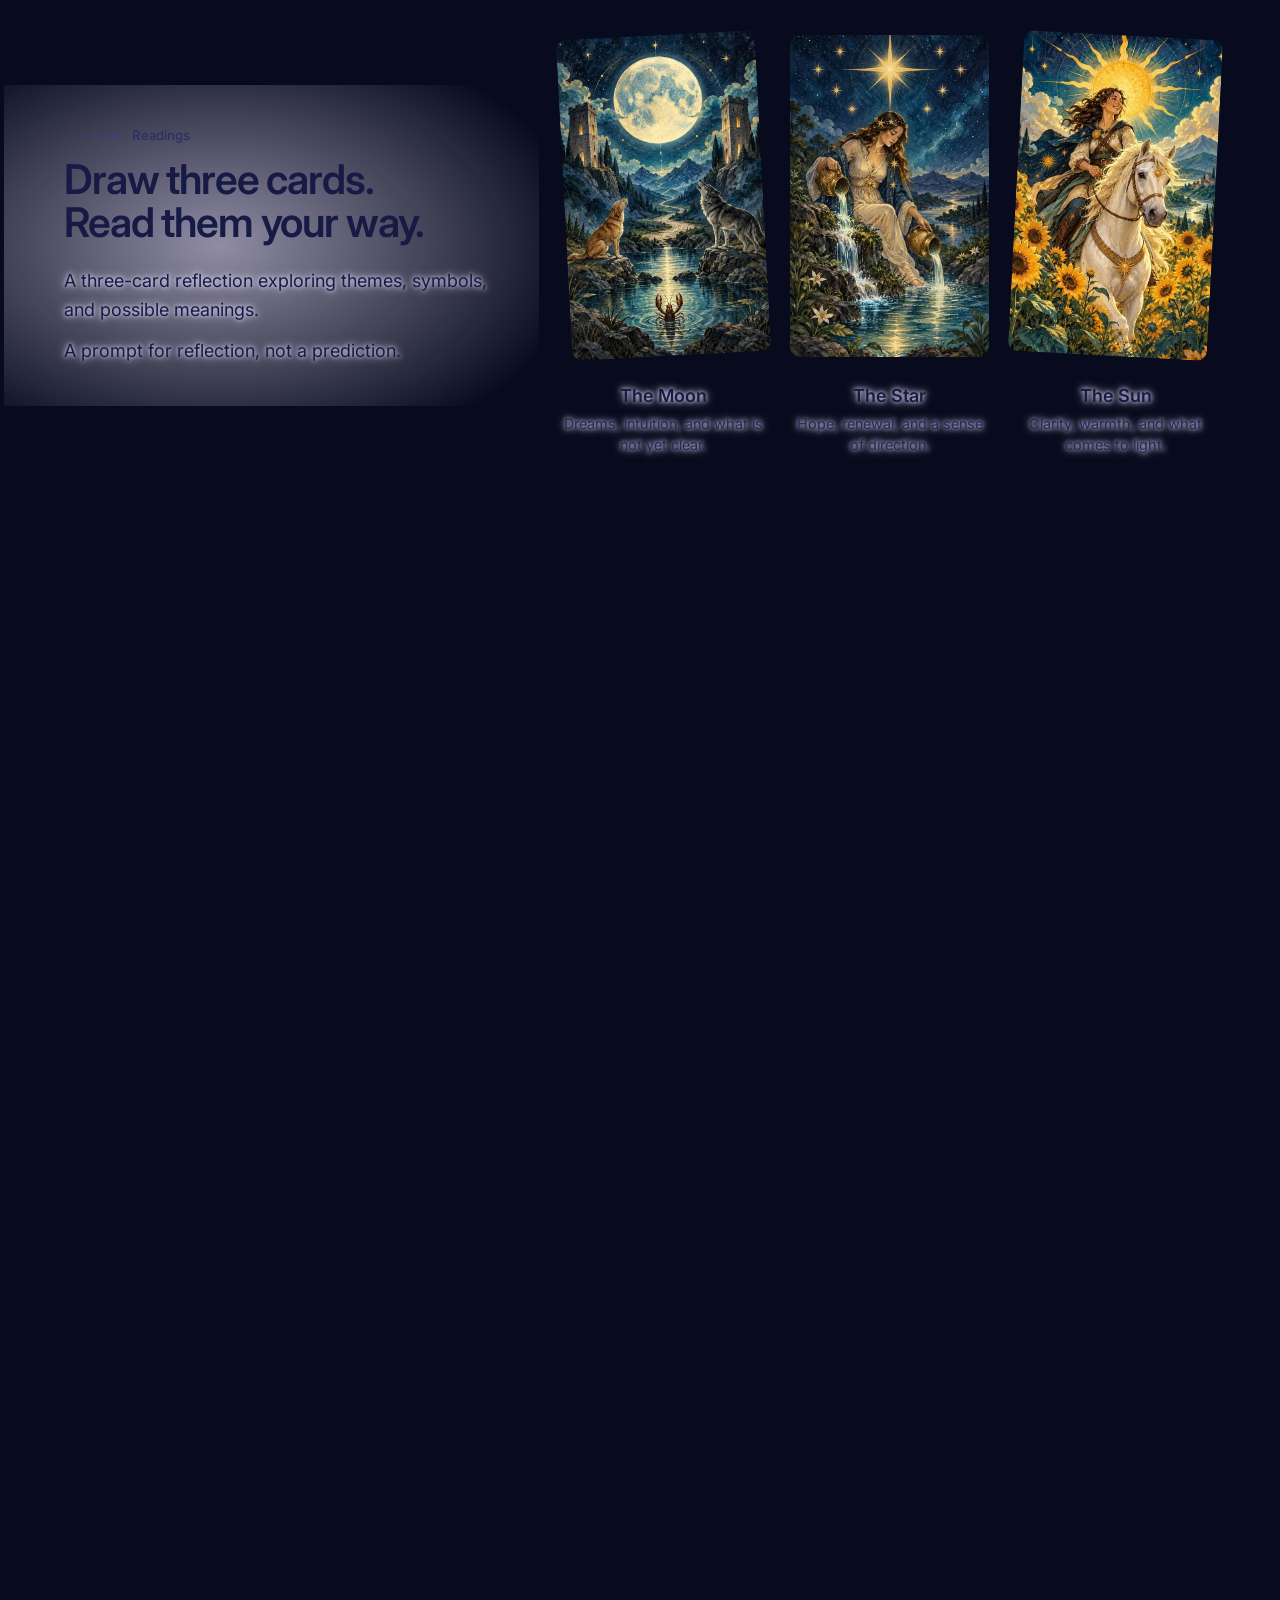
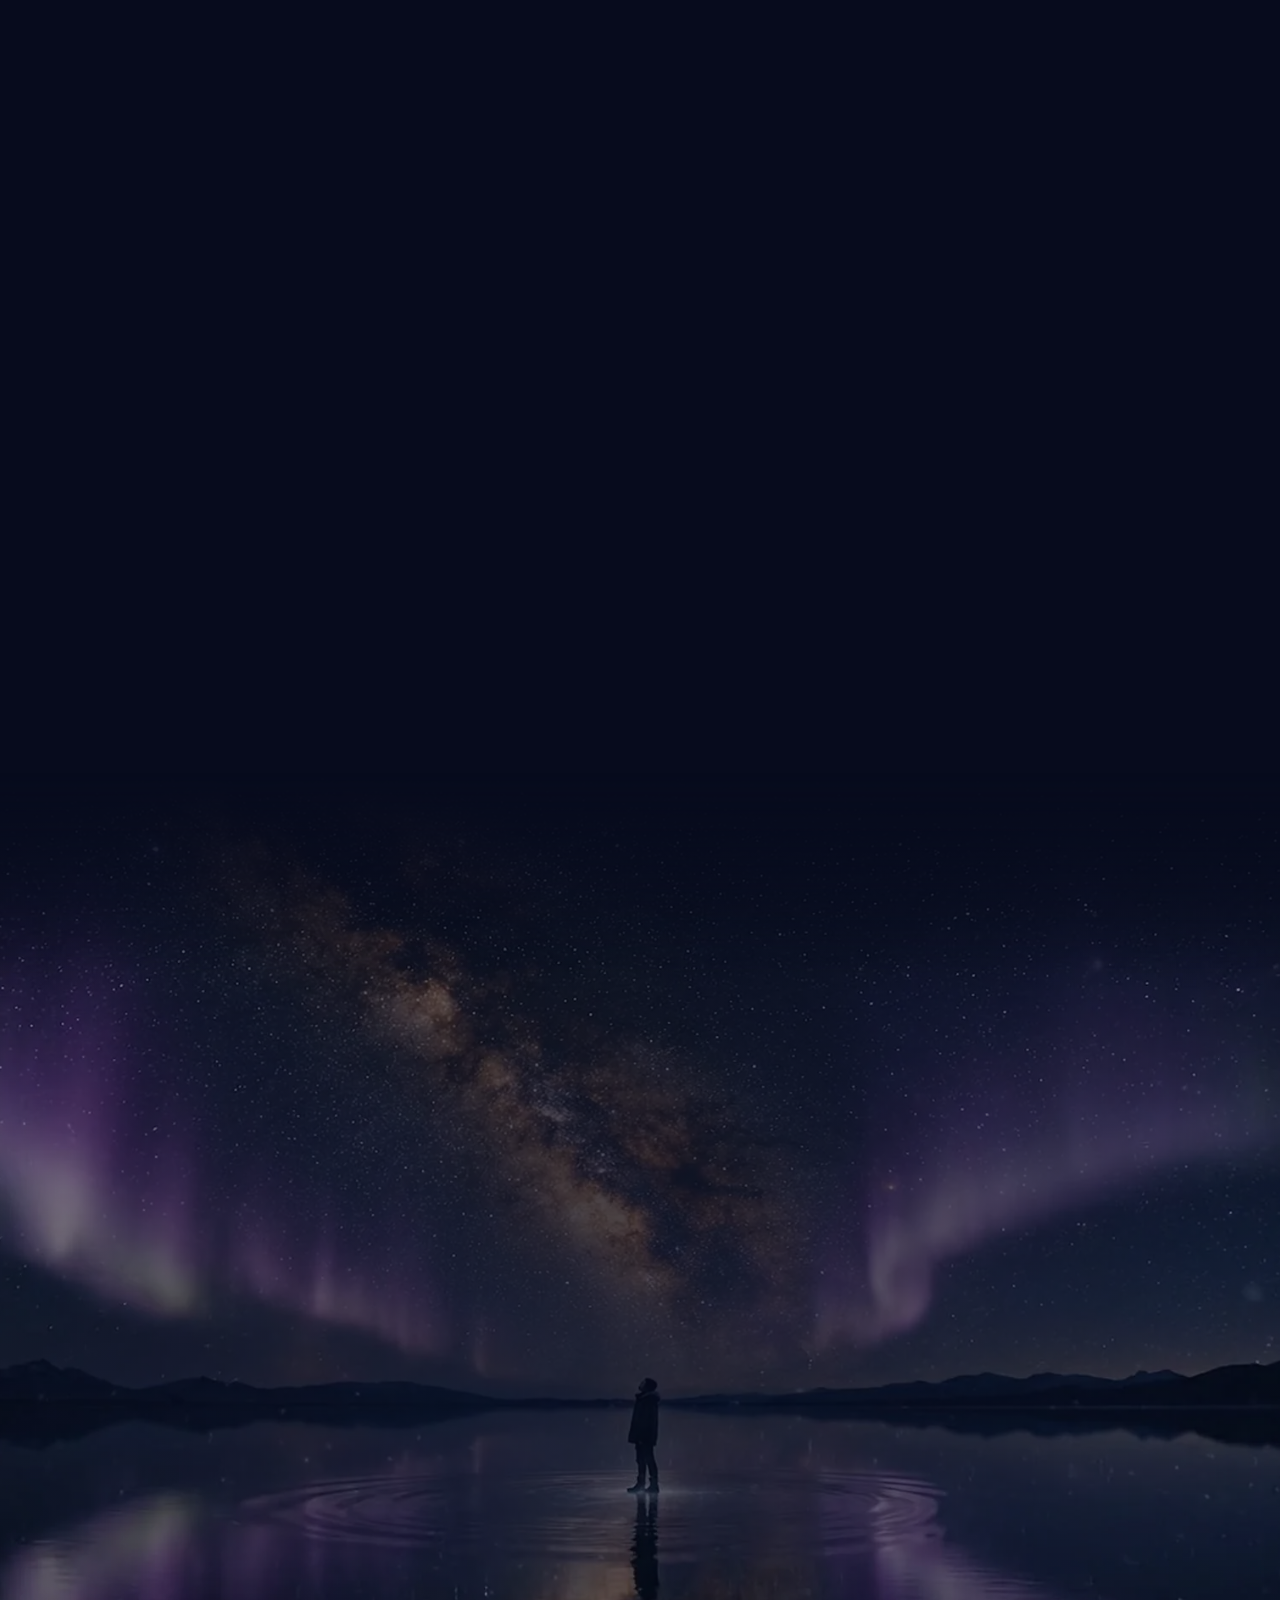
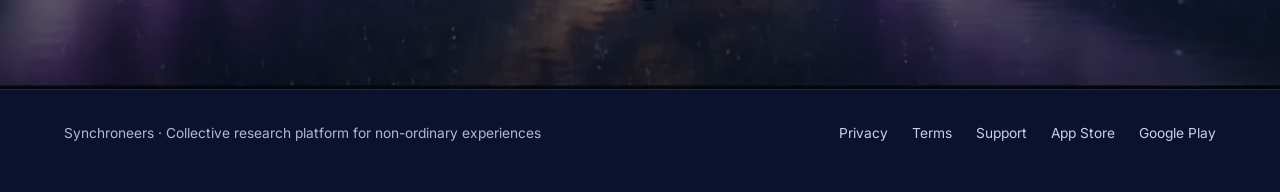
==== commit 0958b1bf: "update patterns and capture markup, rename Reading to Oracle, Save button" ====
--- a/index.html
+++ b/index.html
@@ -217,21 +217,24 @@
                   <div
                     class="patterns-stage"
                     id="patternStage"
+                    data-sky-mask
                     role="group"
                     aria-label="A constellation of six recurring themes from a sample journal. Choose a theme to read two of its entries."
                   ></div>
                 </div>
 
-                <aside class="pattern-card" id="patternCard" aria-live="polite">
-                  <p class="pattern-card__empty" data-empty>
-                    Hover, tap, or tab to a theme to see how often it came up and the entries behind it.
-                  </p>
-                  <div data-body hidden>
+                <aside class="pattern-card" id="patternCard" data-sky-mask>
+                  <p class="pattern-card__announce" data-announce aria-live="polite"></p>
+                  <div class="pattern-card__body" data-body>
                     <p class="kicker">A pattern, not a verdict</p>
                     <h4 class="pattern-card__title" data-title></h4>
-                    <p class="pattern-card__meta" data-meta></p>
+                    <p class="pattern-card__meta" aria-hidden="true">
+                      <span class="pattern-card__count" data-count>6</span>
+                      <span data-meta>entries in this sample journal</span>
+                    </p>
                     <ul class="pattern-card__entries" data-entries></ul>
                   </div>
+                  <p class="pattern-card__hint">Hover, tap, or tab to another theme to read its entries.</p>
                   <p class="pattern-card__note">
                     A pattern needs at least two supporting entries, and links back to them. These
                     entries are made up for illustration.
@@ -249,7 +252,7 @@
                 <div
                   class="insights-panel"
                   role="img"
-                  aria-label="Sample chart: entries per week rise from 3 in the first week to 10 in the eighth, mostly dreams, with some synchronicities, visions and readings."
+                  aria-label="Sample chart: entries per week rise from 3 in the first week to 10 in the eighth, mostly dreams, with some synchronicities, visions and oracle entries."
                 >
                   <p class="insights-panel__title">Entries each week</p>
                   <ol class="insights-bars">
@@ -298,7 +301,7 @@
                     <li><i class="k k--dream"></i>Dream</li>
                     <li><i class="k k--sync"></i>Synchronicity</li>
                     <li><i class="k k--vision"></i>Vision</li>
-                    <li><i class="k k--reading"></i>Reading</li>
+                    <li><i class="k k--reading"></i>Oracle</li>
                   </ul>
                 </div>
 
@@ -448,117 +451,128 @@
         <section class="section" id="kinds">
           <div class="wrap">
             <div class="types">
-              <div class="type-list" role="tablist" aria-label="Kinds of experience" id="typeTabs">
-                <button
-                  class="type-tab"
-                  role="tab"
-                  id="tab-dream"
-                  aria-controls="capturePanel"
-                  aria-selected="true"
-                  data-accent="var(--violet-soft)"
-                  data-glyph="☾"
-                  data-prompt="What do you remember? Start anywhere…"
-                  data-name="Dream"
+              <div class="types__compose">
+                <div class="type-list" role="tablist" aria-label="Kinds of experience" id="typeTabs">
+                  <span class="type-list__highlight" aria-hidden="true"></span>
+                  <button
+                    class="type-tab"
+                    role="tab"
+                    type="button"
+                    id="tab-dream"
+                    aria-controls="capturePanel"
+                    aria-selected="true"
+                    data-accent="var(--violet-soft)"
+                    data-glyph="☾"
+                    data-prompt="What do you remember? Start anywhere…"
+                    data-name="Dream"
+                    data-sample="The river ran the other way, slow and wide."
+                  >
+                    <span class="type-tab__glyph" aria-hidden="true">☾</span>
+                    <span class="type-tab__name">Dream</span>
+                    <span class="type-tab__tag">Catch it before it fades.</span>
+                  </button>
+
+                  <button
+                    class="type-tab"
+                    role="tab"
+                    type="button"
+                    id="tab-synchronicity"
+                    aria-controls="capturePanel"
+                    aria-selected="false"
+                    tabindex="-1"
+                    data-accent="var(--amber)"
+                    data-glyph="✦"
+                    data-prompt="What happened, and what made it feel meaningful?"
+                    data-name="Synchronicity"
+                    data-sample="11:11 on the oven clock just as the phone rang."
+                  >
+                    <span class="type-tab__glyph" aria-hidden="true">✦</span>
+                    <span class="type-tab__name">Synchronicity</span>
+                    <span class="type-tab__tag">A coincidence that landed.</span>
+                  </button>
+
+                  <button
+                    class="type-tab"
+                    role="tab"
+                    type="button"
+                    id="tab-vision"
+                    aria-controls="capturePanel"
+                    aria-selected="false"
+                    tabindex="-1"
+                    data-accent="var(--indigo-light)"
+                    data-glyph="◉"
+                    data-prompt="What came through, and what were you doing when it did?"
+                    data-name="Vision"
+                    data-sample="Lifted above the town, no fear, only quiet."
+                  >
+                    <span class="type-tab__glyph" aria-hidden="true">◉</span>
+                    <span class="type-tab__name">Vision</span>
+                    <span class="type-tab__tag">Sit with a vision or download.</span>
+                  </button>
+
+                  <button
+                    class="type-tab"
+                    role="tab"
+                    type="button"
+                    id="tab-oracle"
+                    aria-controls="capturePanel"
+                    aria-selected="false"
+                    tabindex="-1"
+                    data-accent="var(--violet)"
+                    data-glyph="✧"
+                    data-prompt="Details of scripture, tarot, oracle, or other readings you've received."
+                    data-name="Oracle"
+                    data-sample="The Hermit, drawn twice this week."
+                  >
+                    <span class="type-tab__glyph" aria-hidden="true">✧</span>
+                    <span class="type-tab__name">Oracle</span>
+                    <span class="type-tab__tag">Tarot, passages, and more.</span>
+                  </button>
+                </div>
+
+                <div
+                  class="capture-mock"
+                  id="capturePanel"
+                  role="tabpanel"
+                  aria-labelledby="tab-dream"
+                  tabindex="0"
                 >
-                  <span class="type-tab__glyph" aria-hidden="true">☾</span>
-                  <span class="type-tab__name">Dream</span>
-                  <span class="type-tab__tag">Catch it before it fades.</span>
-                </button>
-
-                <button
-                  class="type-tab"
-                  role="tab"
-                  id="tab-synchronicity"
-                  aria-controls="capturePanel"
-                  aria-selected="false"
-                  tabindex="-1"
-                  data-accent="var(--amber)"
-                  data-glyph="✦"
-                  data-prompt="What happened, and what made it feel meaningful?"
-                  data-name="Synchronicity"
-                >
-                  <span class="type-tab__glyph" aria-hidden="true">✦</span>
-                  <span class="type-tab__name">Synchronicity</span>
-                  <span class="type-tab__tag">A coincidence that landed.</span>
-                </button>
-
-                <button
-                  class="type-tab"
-                  role="tab"
-                  id="tab-vision"
-                  aria-controls="capturePanel"
-                  aria-selected="false"
-                  tabindex="-1"
-                  data-accent="var(--indigo-light)"
-                  data-glyph="◉"
-                  data-prompt="What came through, and what were you doing when it did?"
-                  data-name="Vision"
-                >
-                  <span class="type-tab__glyph" aria-hidden="true">◉</span>
-                  <span class="type-tab__name">Vision</span>
-                  <span class="type-tab__tag">Sit with a vision or download.</span>
-                </button>
-
-                <button
-                  class="type-tab"
-                  role="tab"
-                  id="tab-reading"
-                  aria-controls="capturePanel"
-                  aria-selected="false"
-                  tabindex="-1"
-                  data-accent="var(--violet)"
-                  data-glyph="✧"
-                  data-prompt="Add details of tarot, passages from sacred texts, or any other readings you have taken."
-                  data-name="Reading"
-                >
-                  <span class="type-tab__glyph" aria-hidden="true">✧</span>
-                  <span class="type-tab__name">Reading</span>
-                  <span class="type-tab__tag">Tarot, passages, and more.</span>
-                </button>
-              </div>
-
-              <div
-                class="capture-mock"
-                id="capturePanel"
-                role="tabpanel"
-                aria-labelledby="tab-dream"
-                tabindex="0"
-              >
-                <div class="capture-mock__head">
-                  <span class="capture-mock__title">
-                    <span class="dot" aria-hidden="true"></span>
-                    <span data-capture-name>Dream</span>
-                  </span>
-                  <span class="mono" data-capture-state>Saved · 21:04</span>
+                  <div class="capture-mock__head">
+                    <span class="capture-mock__title">
+                      <span class="dot" aria-hidden="true"></span>
+                      <span data-capture-name>Dream</span>
+                    </span>
+                    <span class="mono" data-capture-state>Saved · 21:04</span>
+                  </div>
+
+                  <p class="capture-mock__prompt">
+                    <span data-capture-prompt>What do you remember? Start anywhere…</span
+                    ><span class="caret" aria-hidden="true"></span>
+                  </p>
+
+                  <div class="capture-mock__controls">
+                    <span class="chip">Analyse</span>
+                    <span class="chip">Share</span>
+                    <span class="chip chip--on">Keep private</span>
+                    <button class="btn btn--ghost btn--sm capture-mock__save" type="button" data-capture-save>
+                      Save
+                    </button>
+                  </div>
                 </div>
-
-                <p class="capture-mock__prompt">
-                  <span data-capture-prompt>What do you remember? Start anywhere…</span
-                  ><span class="caret" aria-hidden="true"></span>
-                </p>
-
-                <div class="capture-mock__controls">
-                  <span class="chip">Analyse</span>
-                  <span class="chip">Share</span>
-                  <span class="chip chip--on">Keep private</span>
-                  <span class="btn btn--ghost btn--sm capture-mock__save" aria-hidden="true"
-                    >Save entry</span
-                  >
-                </div>
-              </div>
-            </div>
-
-            <div class="showcase__art reveal" data-delay="2">
-              <figure class="shot" data-phone="capture">
-                <img
-                  src="assets/app/04-journal.webp"
-                  alt="The journal: entries on a timeline, each tagged by kind, with the time it happened and the time it was written."
-                  width="640"
-                  height="1391"
-                  loading="lazy"
-                  decoding="async"
-                />
-              </figure>
+              </div>
+
+              <div class="showcase__art reveal" data-delay="2">
+                <figure class="shot" data-phone="capture">
+                  <img
+                    src="assets/app/04-journal.webp"
+                    alt="The journal: entries on a timeline, each tagged by kind, with the time it happened and the time it was written."
+                    width="640"
+                    height="1391"
+                    loading="lazy"
+                    decoding="async"
+                  />
+                </figure>
+              </div>
             </div>
           </div>
           <div class="wrap section-cta reveal">
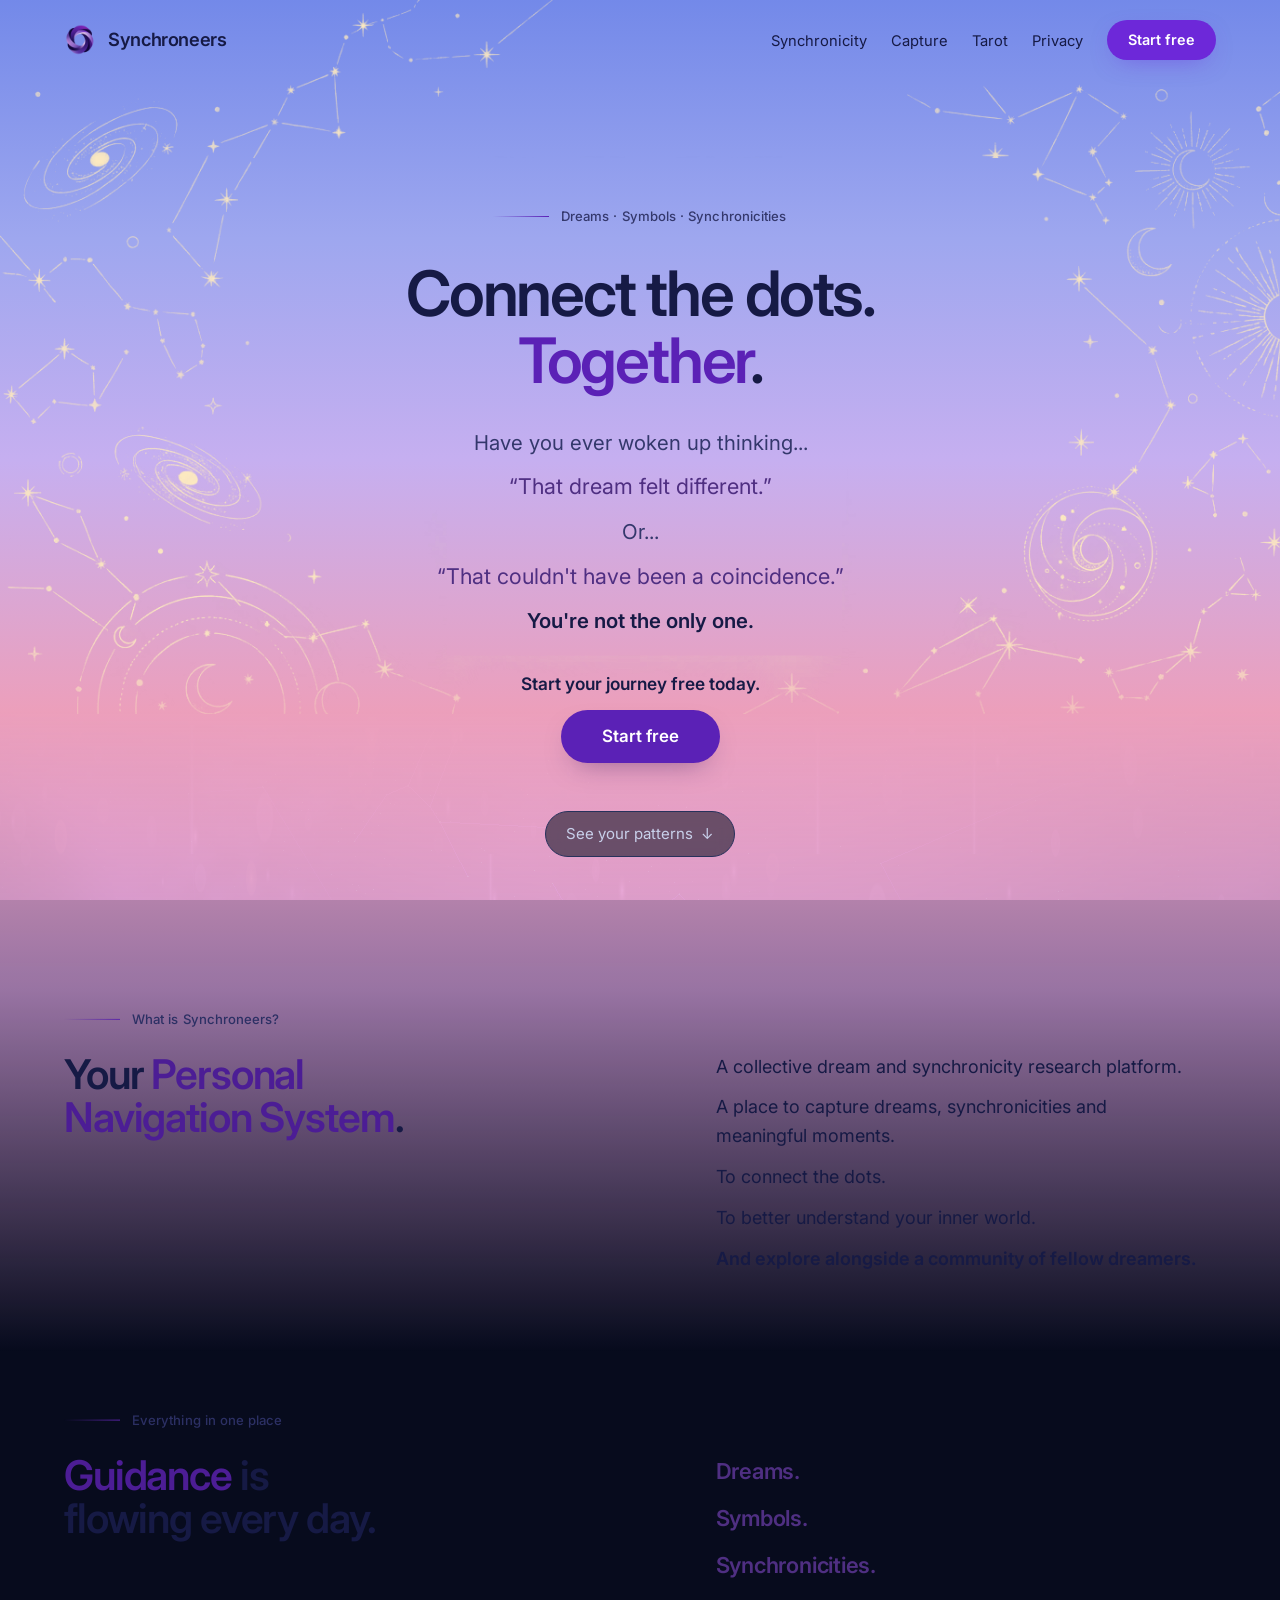
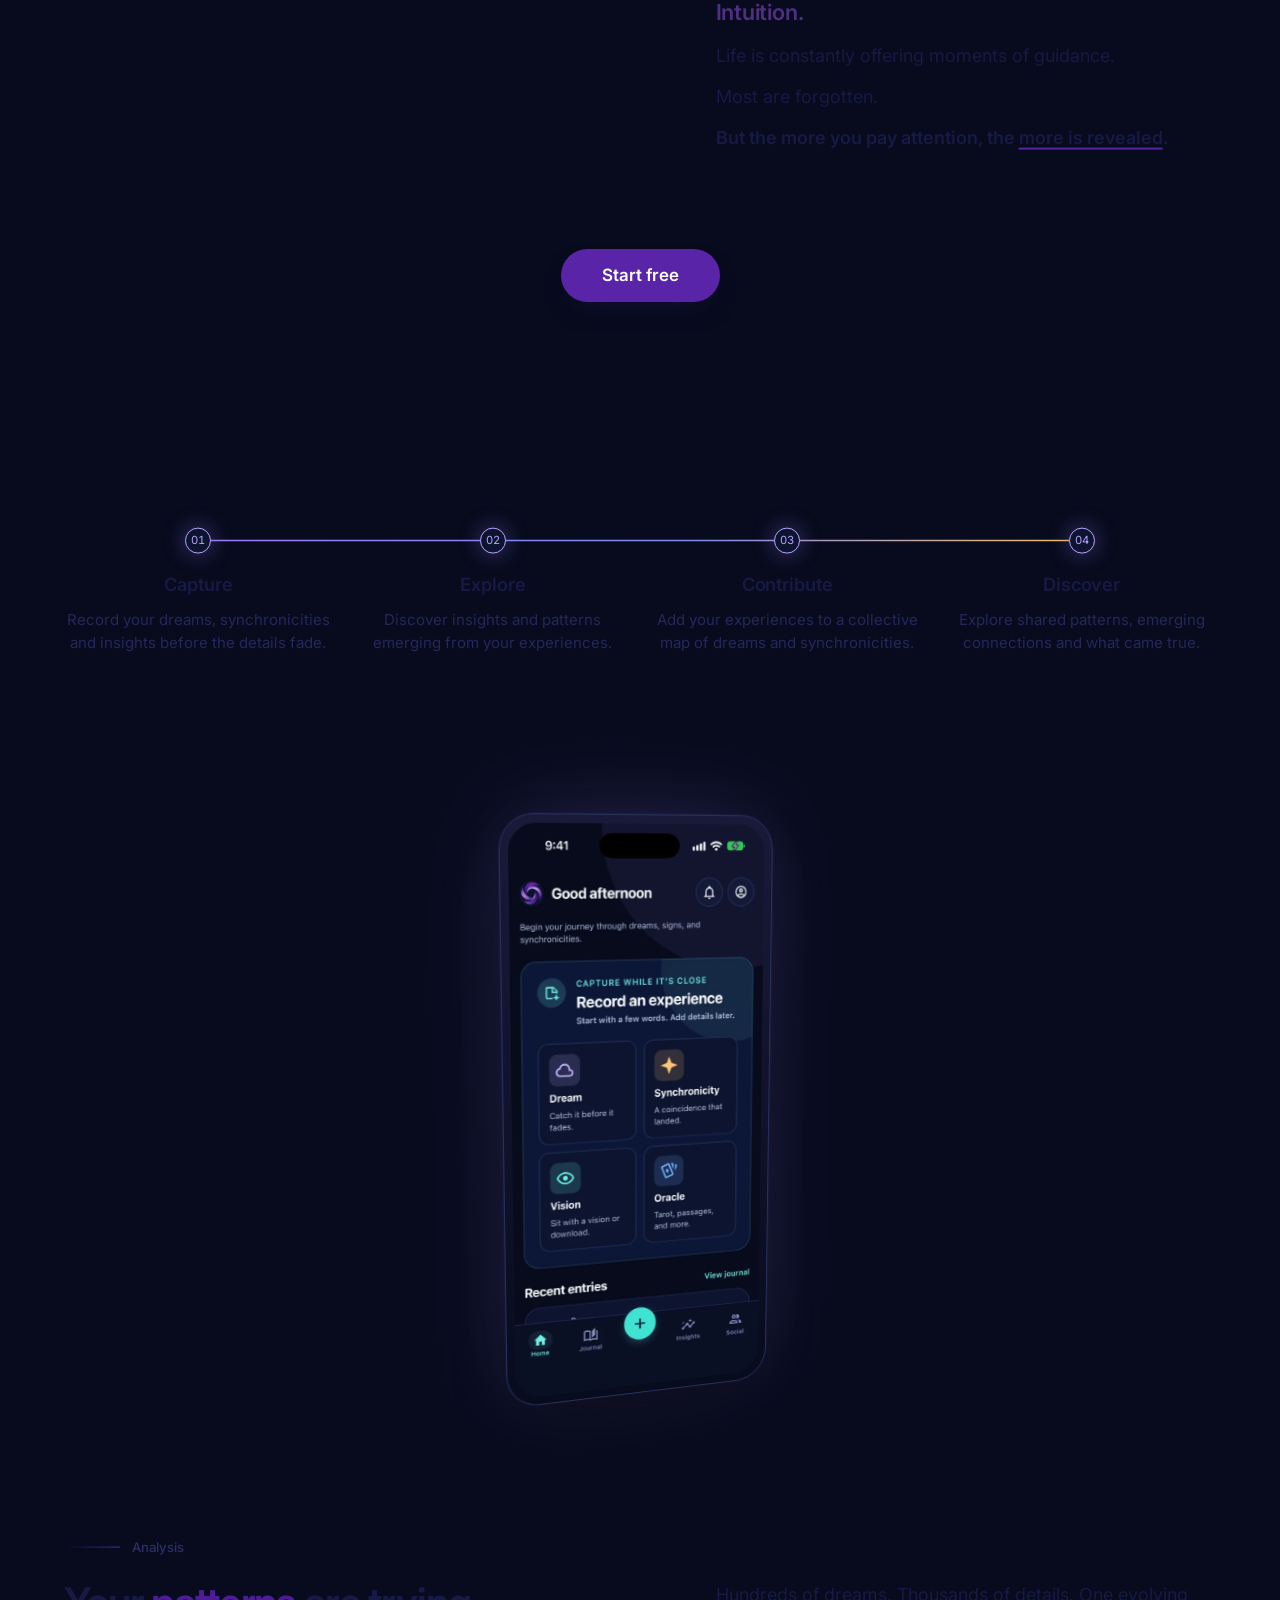
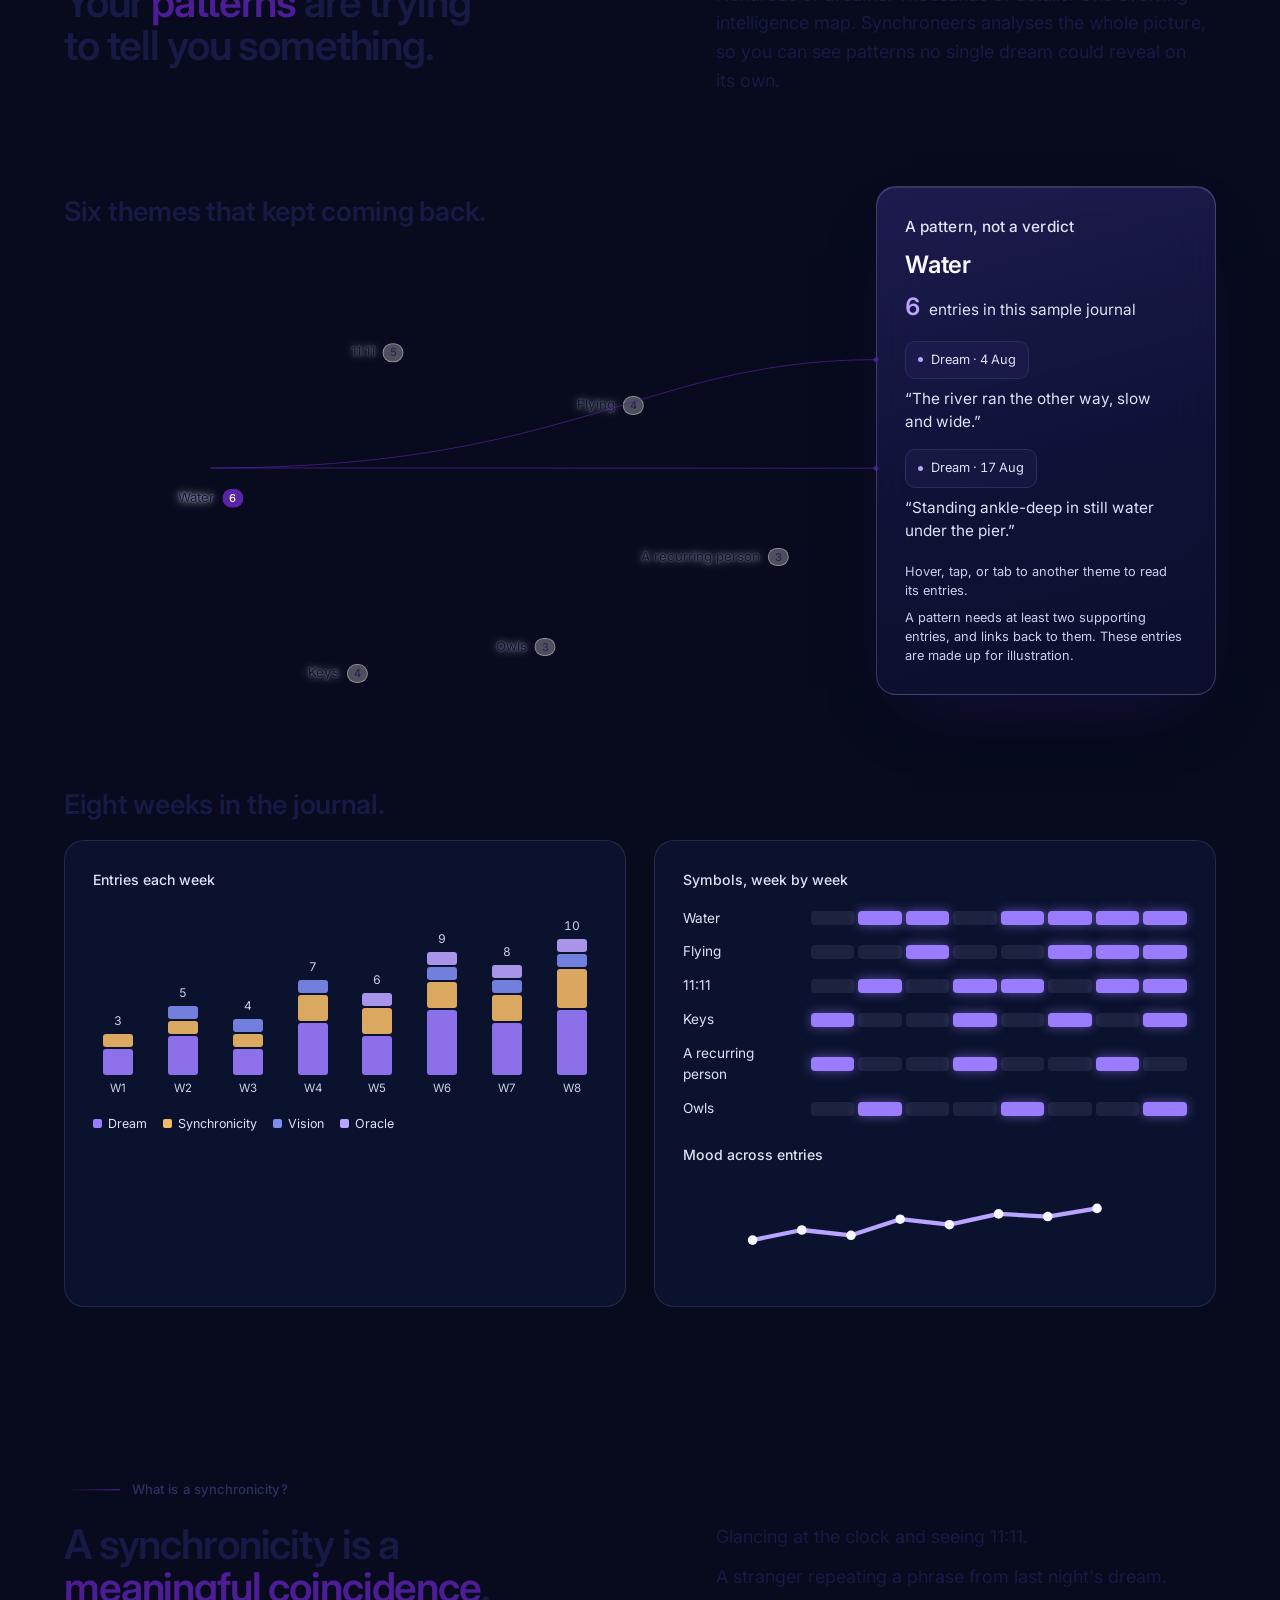
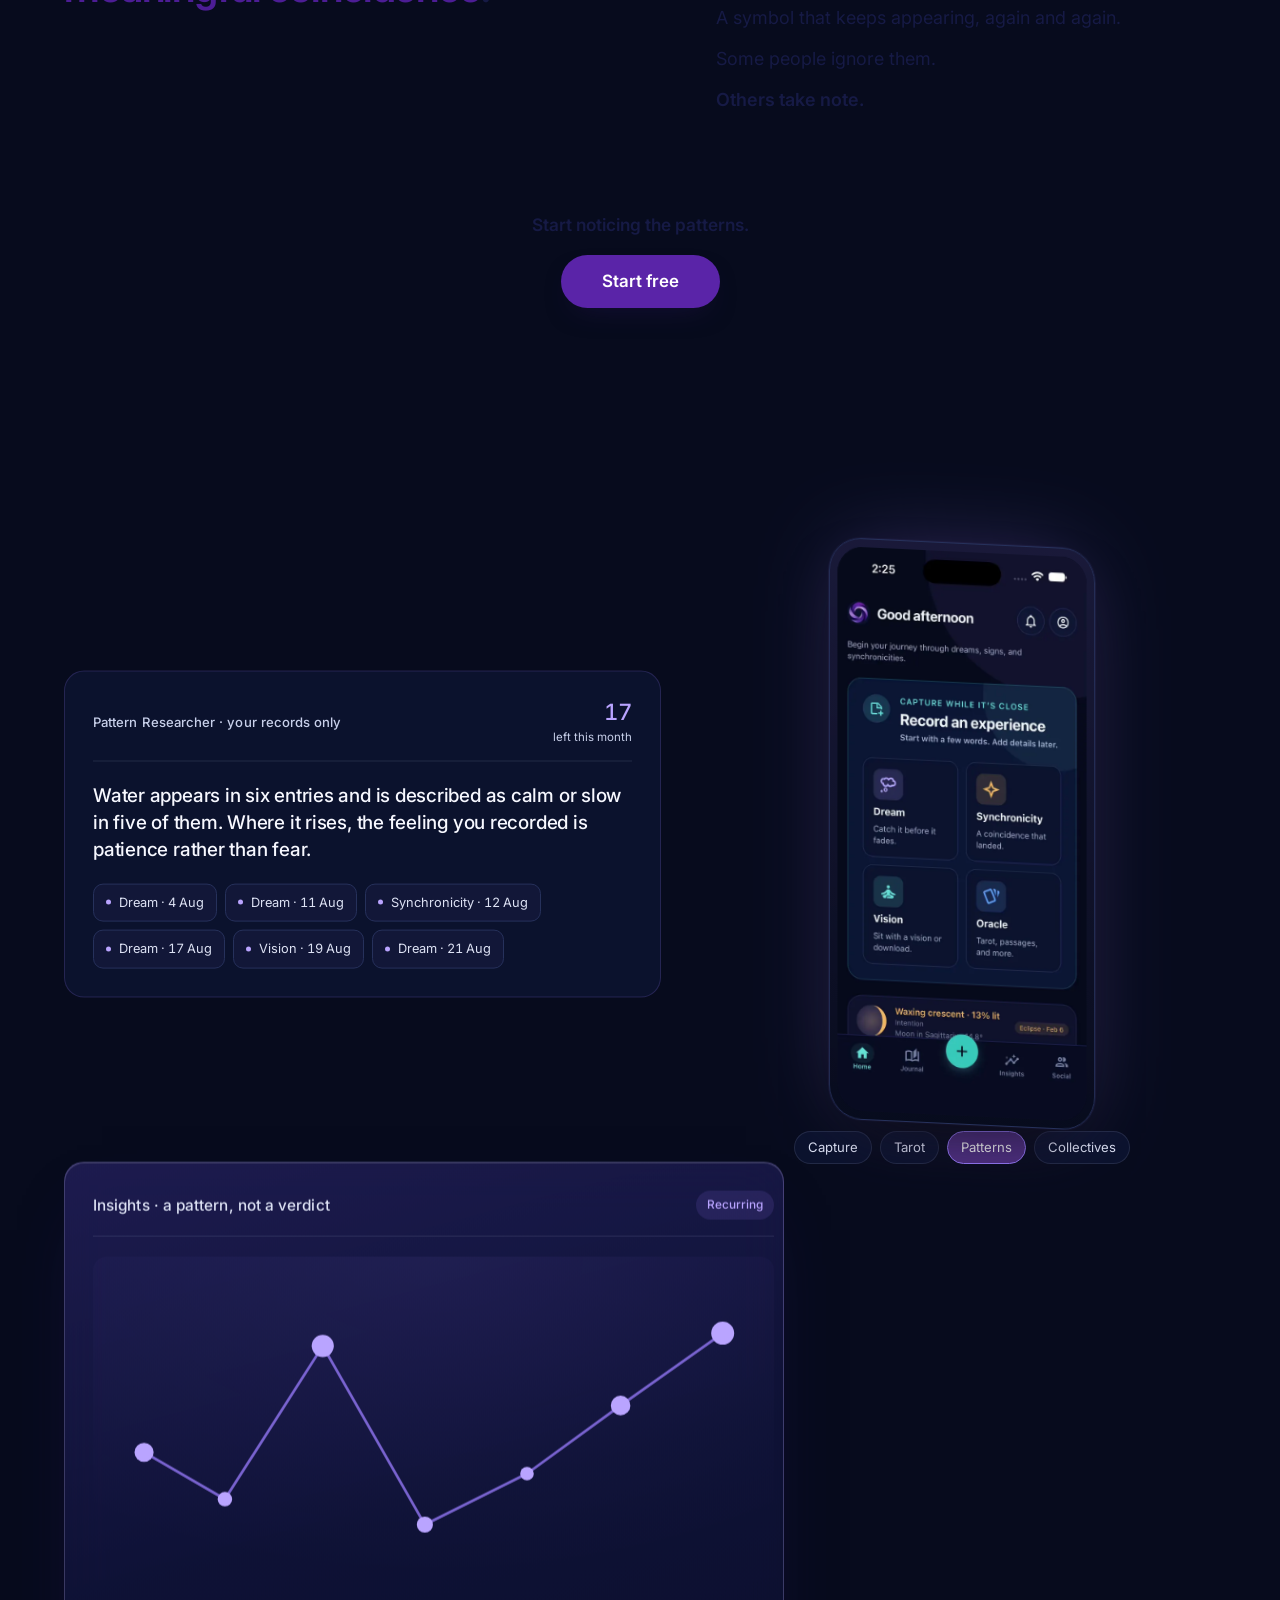
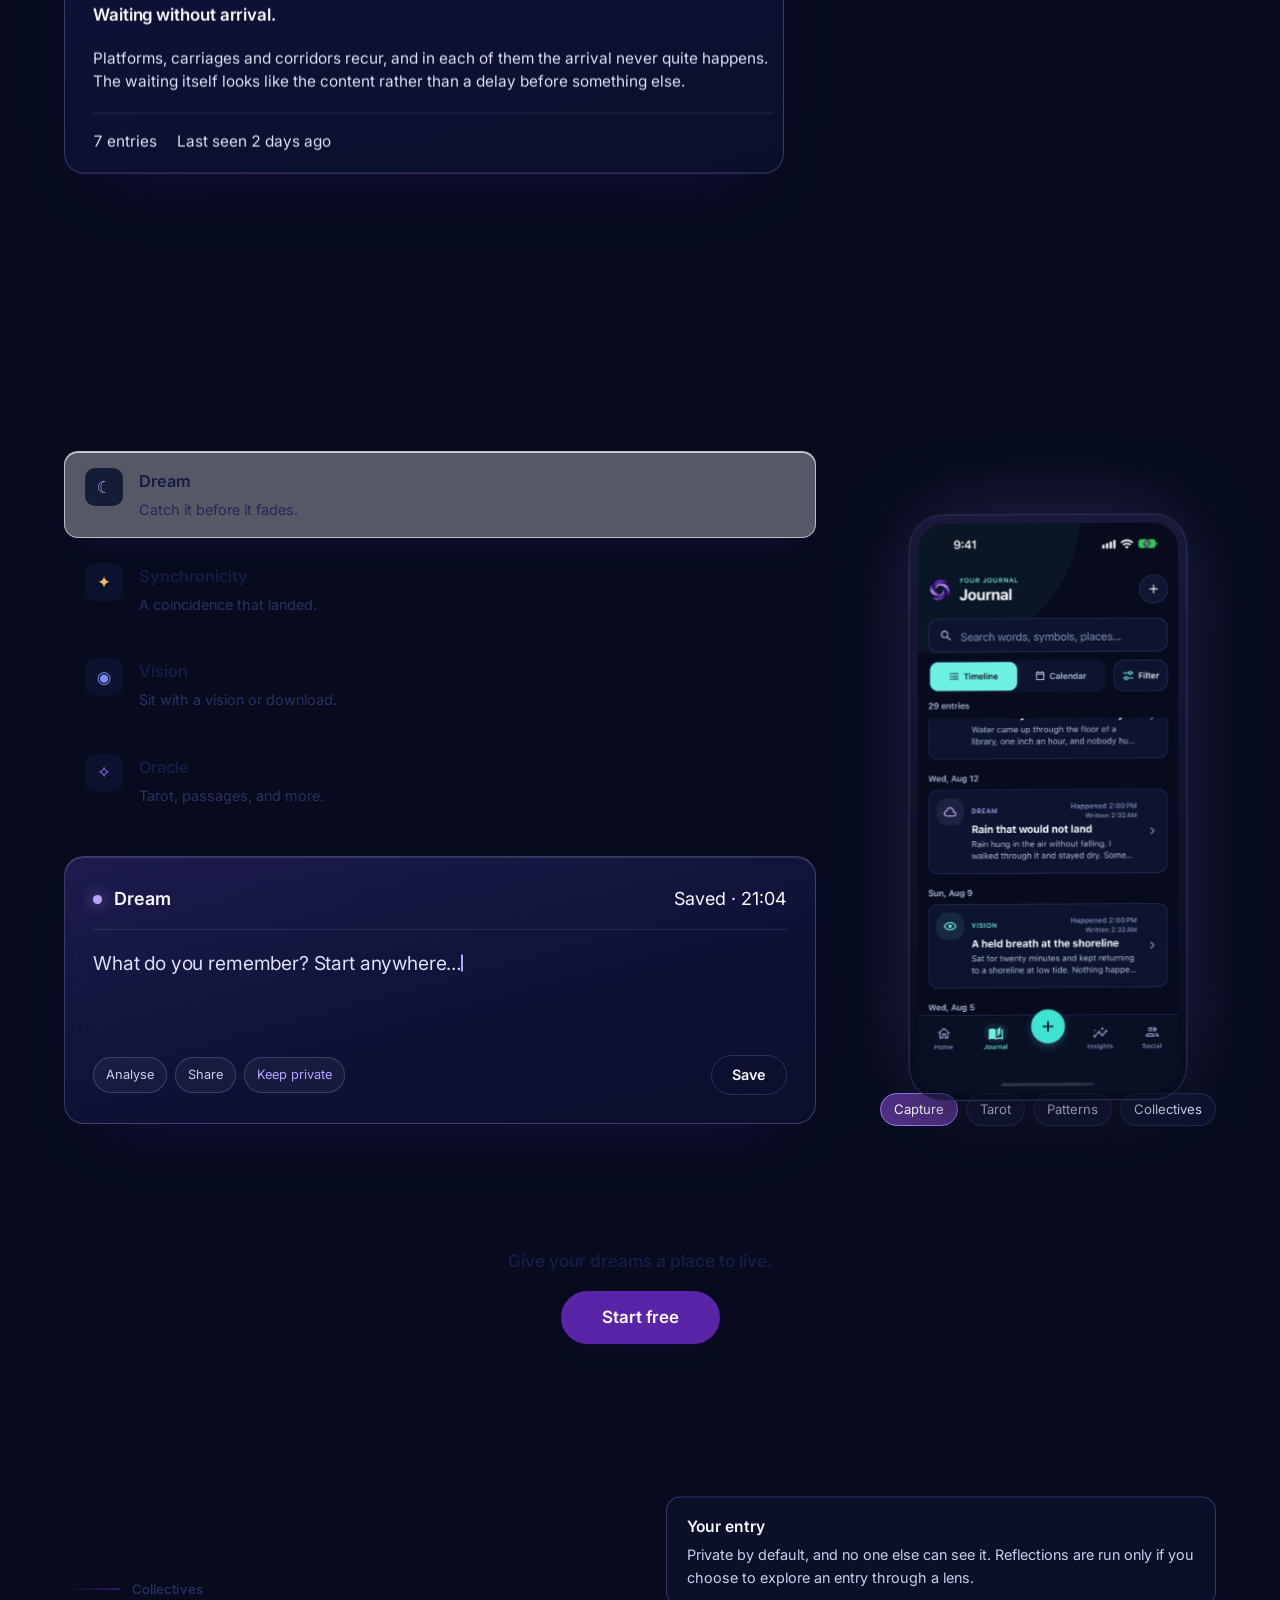
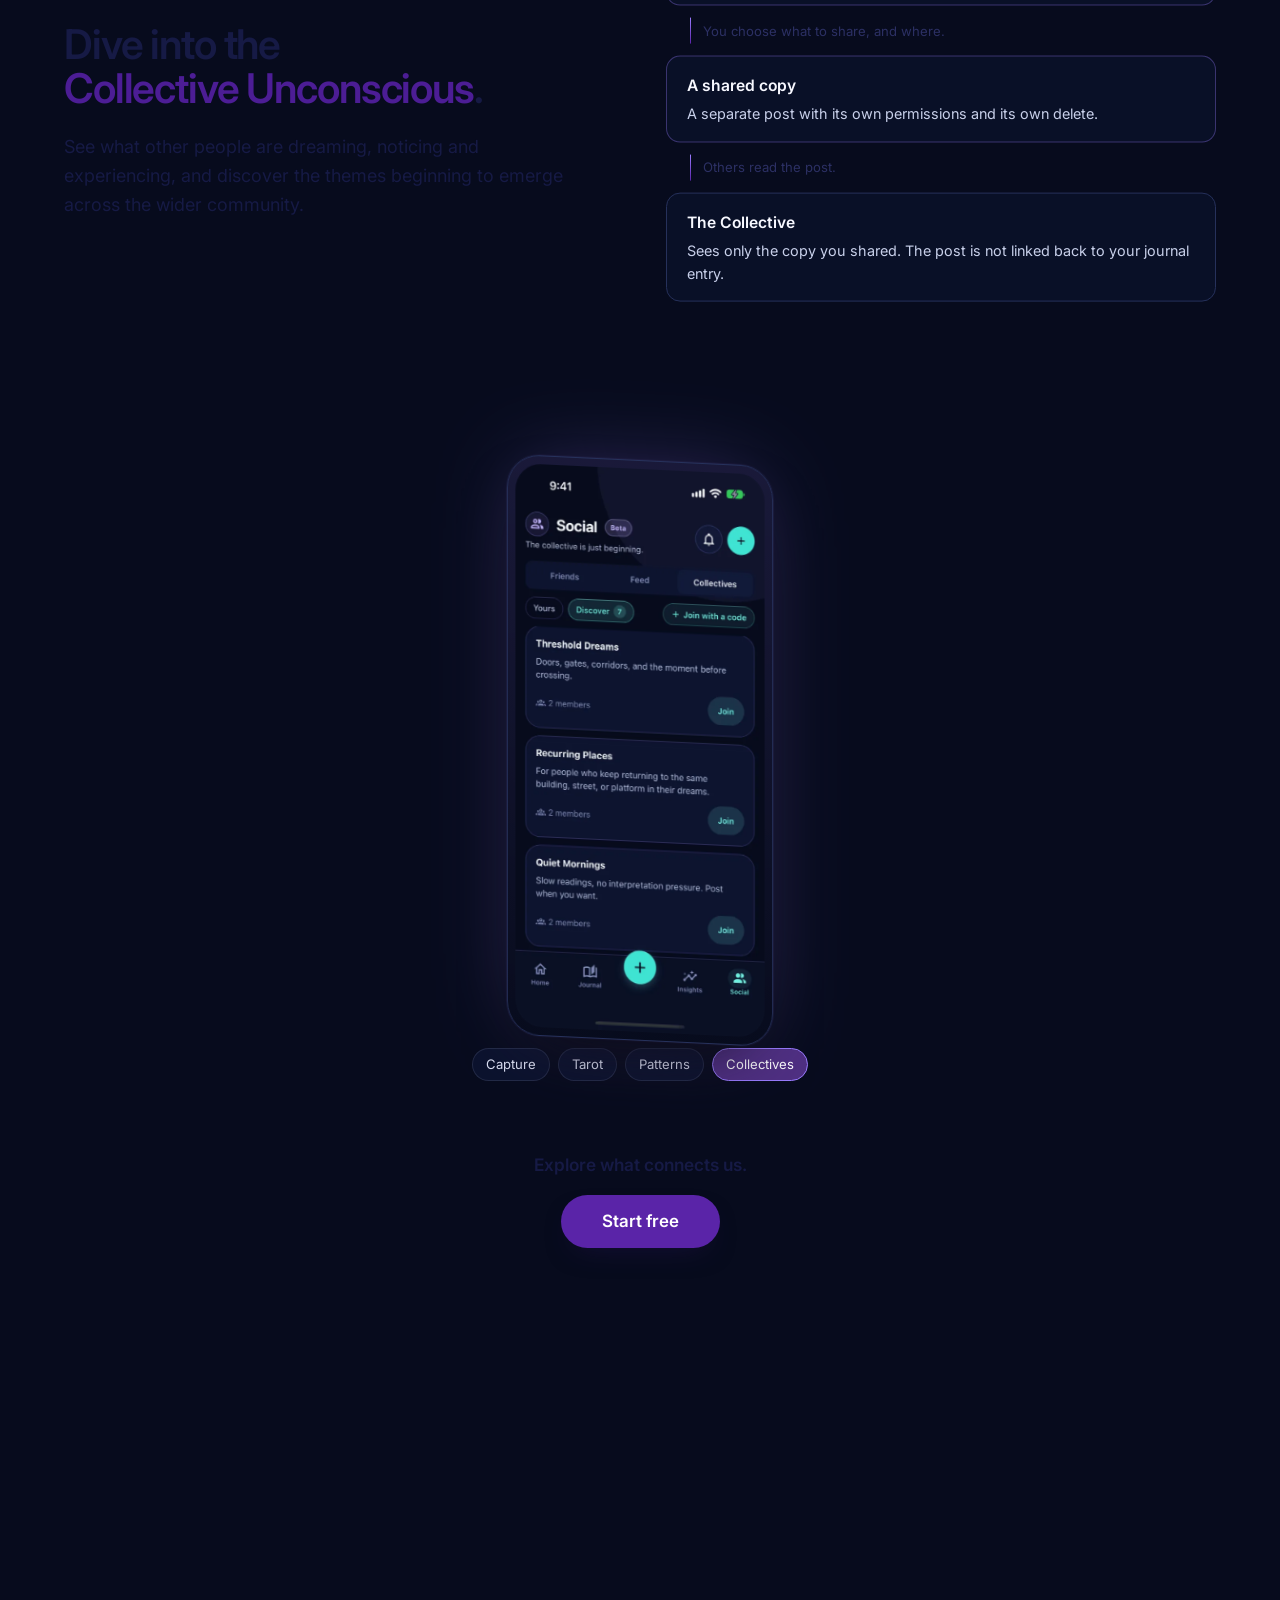
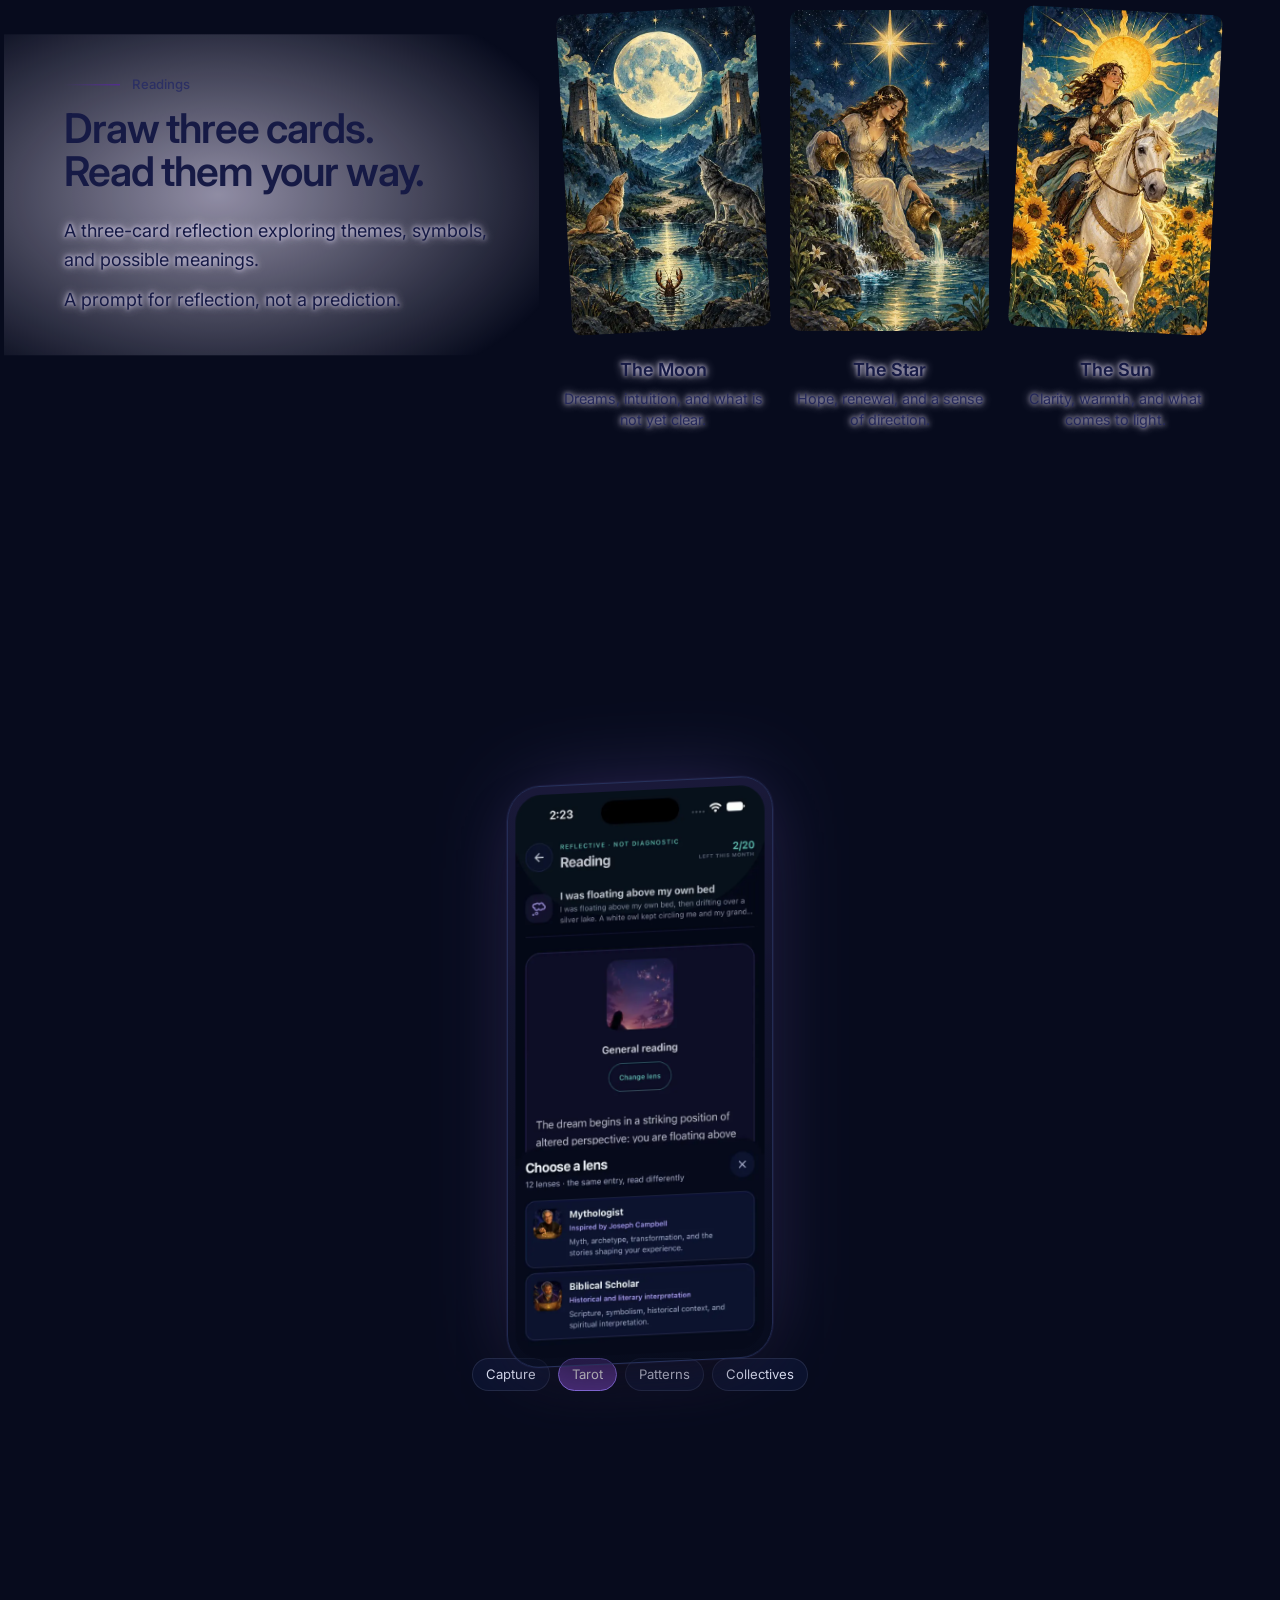
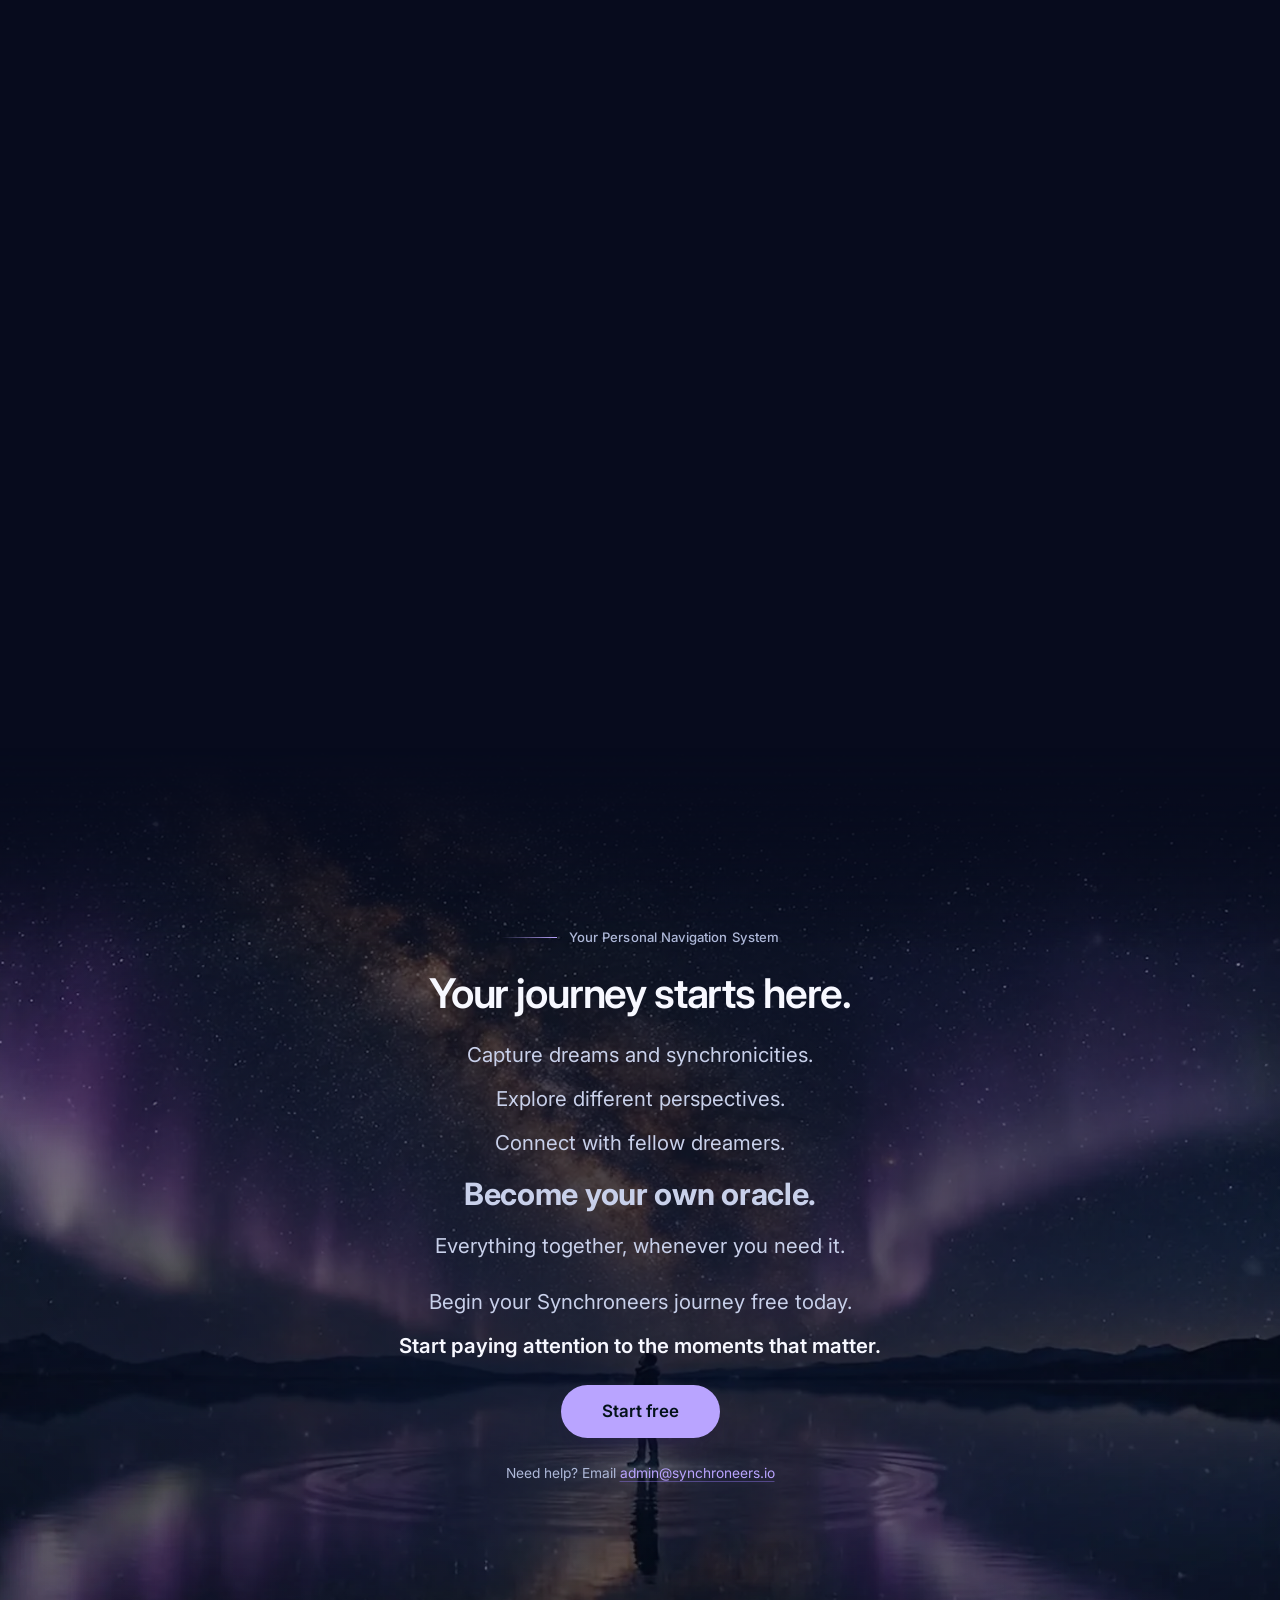
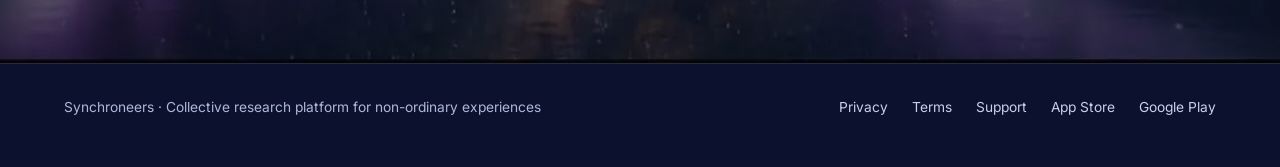
==== commit 000ed62c: "move What is Synchroneers under the hero and update the four steps" ====
--- a/index.html
+++ b/index.html
@@ -104,8 +104,25 @@
           </a>
         </section>
 
+        <!-- ============ What is Synchroneers ============ -->
+        <section class="section section--enter" id="what">
+          <div class="wrap">
+            <div class="section-head reveal">
+              <p class="kicker kicker--rule">What is Synchroneers?</p>
+              <h2>Your <span class="glow">Personal Navigation System</span>.</h2>
+              <div class="lines stagger">
+                <p>A collective dream and synchronicity research platform.</p>
+                <p>A place to capture dreams, synchronicities and meaningful moments.</p>
+                <p>To connect the dots.</p>
+                <p>To better understand your inner world.</p>
+                <p class="lands">And explore alongside a community of fellow dreamers.</p>
+              </div>
+            </div>
+          </div>
+        </section>
+
         <!-- ============ Capture ============ -->
-        <section class="section section--enter" id="capture">
+        <section class="section" id="capture">
           <div class="wrap">
             <div class="section-head reveal">
               <p class="kicker kicker--rule">Everything in one place</p>
@@ -158,22 +175,22 @@
                 <li class="loop-step reveal" data-step="1">
                   <span class="loop-step__dot" aria-hidden="true">01</span>
                   <h3>Capture</h3>
-                  <p>Record it before the details fade.</p>
+                  <p>Record your dreams, synchronicities and insights before the details fade.</p>
                 </li>
                 <li class="loop-step reveal" data-step="2" data-delay="1">
                   <span class="loop-step__dot" aria-hidden="true">02</span>
-                  <h3>Interpret</h3>
-                  <p>Explore what it could mean through different perspectives.</p>
+                  <h3>Explore</h3>
+                  <p>Discover insights and patterns emerging from your experiences.</p>
                 </li>
                 <li class="loop-step reveal" data-step="3" data-delay="2">
                   <span class="loop-step__dot" aria-hidden="true">03</span>
-                  <h3>Share</h3>
-                  <p>Share your experiences and see what others are noticing.</p>
+                  <h3>Contribute</h3>
+                  <p>Add your experiences to a collective map of dreams and synchronicities.</p>
                 </li>
                 <li class="loop-step reveal" data-step="4" data-delay="1">
                   <span class="loop-step__dot" aria-hidden="true">04</span>
-                  <h3>Review</h3>
-                  <p>See what connected, what repeated, and what came true.</p>
+                  <h3>Discover</h3>
+                  <p>Explore shared patterns, emerging connections and what came true.</p>
                 </li>
               </ol>
             </div>
@@ -430,23 +447,6 @@
           </div>
         </section>
 
-        <!-- ============ What is Synchroneers ============ -->
-        <section class="section" id="what">
-          <div class="wrap">
-            <div class="section-head reveal">
-              <p class="kicker kicker--rule">What is Synchroneers?</p>
-              <h2>Your <span class="glow">Personal Navigation System</span>.</h2>
-              <div class="lines stagger">
-                <p>A collective dream and synchronicity research platform.</p>
-                <p>A place to capture dreams, synchronicities and meaningful moments.</p>
-                <p>To connect the dots.</p>
-                <p>To better understand your inner world.</p>
-                <p class="lands">And explore alongside a community of fellow dreamers.</p>
-              </div>
-            </div>
-          </div>
-        </section>
-
         <!-- ============ Kinds of experience ============ -->
         <section class="section" id="kinds">
           <div class="wrap">
--- a/styles.css
+++ b/styles.css
@@ -40,6 +40,17 @@
   --veil: rgba(7, 11, 29, 0.42);
   --card: rgba(13, 20, 48, 0.66);
   --card-solid: rgba(13, 20, 48, 0.9);
+  /* Night glass: the sky's colour shows through a deep indigo, with a lit
+     top edge, so panels read as part of the dusk rather than cut out of it. */
+  --glass: linear-gradient(
+    165deg,
+    rgba(36, 32, 92, 0.78) 0%,
+    rgba(17, 20, 58, 0.84) 55%,
+    rgba(13, 16, 46, 0.88) 100%
+  );
+  --glass-edge: rgba(201, 186, 255, 0.24);
+  --glass-shadow: 0 30px 70px -38px rgba(34, 18, 96, 0.7),
+    inset 0 1px 0 rgba(255, 255, 255, 0.12);
 
   /* ---- Type ---- */
   /* One family, per the brand guidelines. Hierarchy therefore has to
@@ -273,9 +284,9 @@
 :is(
     .panel,
     .capture-mock,
+    .pattern-card,
     .flow-node,
     .insights-panel,
-    .pattern-card,
     .phone-screen,
     .phone-tab,
     .loop-step__dot,
@@ -925,21 +936,62 @@
 
 .types {
   display: grid;
-  grid-template-columns: minmax(0, 0.88fr) minmax(0, 1.12fr);
-  gap: clamp(28px, 4vw, 60px);
-  align-items: start;
+  grid-template-columns: minmax(0, 1fr) auto;
+  gap: clamp(28px, 5vw, 80px);
+  align-items: center;
   margin-top: var(--block-gap);
 }
 
+/* The picker and the card it drives, stacked in one column beside the phone
+   they send the entry to. */
+.types__compose {
+  display: grid;
+  gap: var(--s-7);
+  min-width: 0;
+}
+
 .type-list {
+  position: relative;
   display: grid;
   gap: var(--s-2);
   margin: 0;
   padding: 0;
 }
 
+/* One element that slides behind whichever row is selected. Only transform
+   and height move, so it stays on the compositor and retargets mid-slide. */
+.type-list__highlight {
+  --accent: var(--violet-soft);
+  position: absolute;
+  top: 0;
+  left: 0;
+  width: 100%;
+  height: 0;
+  border: 1px solid rgba(255, 255, 255, 0.6);
+  border-radius: var(--r-md);
+  background: rgba(255, 255, 255, 0.32);
+  -webkit-backdrop-filter: blur(12px);
+  backdrop-filter: blur(12px);
+  box-shadow:
+    0 14px 36px -22px rgba(60, 30, 140, 0.55),
+    inset 0 1px 0 rgba(255, 255, 255, 0.7);
+  pointer-events: none;
+  will-change: transform, height;
+}
+
+.type-list__highlight.is-ready {
+  transition:
+    transform 300ms var(--ease-out),
+    height 300ms var(--ease-out),
+    border-color var(--enter) var(--ease-out),
+    background-color var(--enter) var(--ease-out),
+    box-shadow var(--enter) var(--ease-out);
+}
+
 .type-tab {
   --accent: var(--violet-soft);
+  position: relative;
+  z-index: 1;
   display: grid;
   grid-template-columns: auto minmax(0, 1fr);
   gap: var(--s-1) var(--s-4);
@@ -985,9 +1037,9 @@
   font-size: 0.9rem;
 }
 
-.type-tab[aria-selected='true'] {
-  border-color: color-mix(in srgb, var(--accent) 34%, transparent);
-  background: color-mix(in srgb, var(--accent) 9%, transparent);
+.type-tab:focus-visible {
+  outline: 2px solid var(--accent);
+  outline-offset: 2px;
 }
 
 .type-tab[aria-selected='true'] .type-tab__tag {
@@ -996,8 +1048,14 @@
 
 @media (hover: hover) and (pointer: fine) {
   .type-tab:hover:not([aria-selected='true']) {
-    border-color: var(--hairline);
-    background: rgba(174, 184, 216, 0.05);
+    border-color: rgba(255, 255, 255, 0.35);
+    background: rgba(255, 255, 255, 0.14);
+  }
+}
+
+@media (prefers-reduced-motion: reduce) {
+  .type-list__highlight.is-ready {
+    transition: none;
   }
 }
 
@@ -1006,10 +1064,12 @@
   display: grid;
   gap: var(--s-5);
   padding: var(--pad-panel);
-  border: 1px solid var(--border-soft);
+  border: 1px solid var(--glass-edge);
   border-radius: var(--r-lg);
-  background: var(--card-solid);
-  box-shadow: 0 40px 90px -50px rgba(2, 5, 16, 0.95);
+  background: var(--glass);
+  -webkit-backdrop-filter: blur(24px) saturate(1.4);
+  backdrop-filter: blur(24px) saturate(1.4);
+  box-shadow: var(--glass-shadow);
 }
 
 .capture-mock__head {
@@ -1039,12 +1099,27 @@
 }
 
 .capture-mock__prompt {
-  min-height: 3.1em;
+  /* Room for the longest placeholder (Oracle runs to three lines at the
+     narrowest), so changing kind never changes the card's height. */
+  min-height: 4.4em;
   font-family: var(--font);
   font-size: clamp(1.14rem, 1.5vw, 1.38rem);
   line-height: 1.45;
   letter-spacing: -0.008em;
   color: var(--text-muted);
+}
+
+.capture-mock__prompt .is-typed {
+  color: var(--white);
+}
+
+/* While the content is on its way to the journal the card keeps its frame. */
+.capture-mock.is-sending > * {
+  opacity: 0;
+}
+
+.capture-mock--flying {
+  box-shadow: 0 30px 70px -36px rgba(2, 5, 16, 0.9);
 }
 
 .capture-mock__prompt .caret {
@@ -1071,6 +1146,11 @@
 
 .capture-mock__save {
   margin-left: auto;
+}
+
+.capture-mock .chip {
+  border-color: rgba(201, 186, 255, 0.22);
+  background: rgba(255, 255, 255, 0.04);
 }
 
 .chip {
@@ -2746,6 +2826,105 @@
   }
 }
 
+/* ---------- The journal's newest row (page.js, on Save) ----------
+   Drawn over the top of the screenshot's list, where the app puts a new entry.
+   Positions are fractions of the screen, read off the capture. */
+
+.journal-row {
+  --accent: var(--violet-soft);
+  position: absolute;
+  top: 34.2%;
+  left: 4%;
+  width: 92%;
+  height: 10.4%;
+  display: flex;
+  align-items: center;
+  gap: 10px;
+  padding: 0 10px;
+  border: 1px solid color-mix(in srgb, var(--accent) 42%, #232d5a);
+  border-radius: var(--r-sm);
+  background: #0d1430;
+  opacity: 0;
+  pointer-events: none;
+}
+
+.journal-row.is-on {
+  opacity: 1;
+  animation: row-glow 1.6s var(--ease-out) both;
+}
+
+.phone-screen:not([data-clip='capture']) .journal-row {
+  display: none;
+}
+
+.journal-row__glyph {
+  flex: none;
+  display: grid;
+  place-items: center;
+  width: 28px;
+  height: 28px;
+  border-radius: 8px;
+  background: color-mix(in srgb, var(--accent) 16%, transparent);
+  color: var(--accent);
+  font-size: 0.8rem;
+}
+
+.journal-row__text {
+  display: grid;
+  min-width: 0;
+  gap: 3px;
+}
+
+.journal-row__meta {
+  display: flex;
+  justify-content: space-between;
+  gap: var(--s-2);
+  font-size: 0.6rem;
+  line-height: 1;
+  color: var(--text-subtle);
+}
+
+.journal-row__meta > :first-child {
+  color: var(--accent);
+  font-weight: 600;
+}
+
+.journal-row__title {
+  overflow: hidden;
+  text-overflow: ellipsis;
+  white-space: nowrap;
+  font-size: 0.72rem;
+  font-weight: 600;
+  line-height: 1.2;
+  color: var(--white);
+}
+
+@keyframes row-glow {
+  from {
+    box-shadow: 0 0 26px -2px color-mix(in srgb, var(--accent) 65%, transparent);
+  }
+  to {
+    box-shadow: 0 0 0 0 transparent;
+  }
+}
+
+/* The capture phone leans less than the others: it is the target of a motion
+   and is read closely, and a smaller turn keeps its text sharper. */
+#kinds .shot {
+  transform: translate3d(0, var(--ty, 0px), 0) rotateX(calc(var(--rx, 0deg) * 0.35))
+    rotateY(calc(var(--ry, 0deg) * 0.35));
+}
+
+/* Beside the card, not under it: no extra air above, and room below so the
+   tabs and the call to action never touch the phone. */
+#kinds .showcase__art {
+  margin-top: 0;
+}
+
+#kinds .types {
+  padding-bottom: clamp(24px, 4vw, 56px);
+}
+
 /* ============================================================
    Pattern constellation and sample insights (patterns.js)
 
@@ -2764,7 +2943,8 @@
   display: grid;
   grid-template-columns: minmax(0, 1fr) minmax(260px, 340px);
   gap: clamp(20px, 3vw, 40px);
-  align-items: stretch;
+  align-items: start;
+  position: relative;
 }
 
 .patterns-title,
@@ -2778,9 +2958,8 @@
 .patterns-stage {
   position: relative;
   height: clamp(360px, 42vw, 470px);
-  border: 1px solid var(--hairline);
   border-radius: var(--r-lg);
-  /* Transparent in 3D so the glow behind shows; a soft well otherwise. */
+  /* No frame: the chart is a patch of sky, not a box. Transparent in 3D so the glow behind shows; a soft well otherwise. */
   background: radial-gradient(70% 70% at 50% 50%, rgba(74, 91, 215, 0.12), rgba(7, 11, 29, 0.2));
   overflow: hidden;
 }
@@ -2870,13 +3049,29 @@
   font-weight: 500;
   white-space: nowrap;
   color: var(--text-muted);
-  text-shadow: 0 1px 8px rgba(7, 11, 29, 0.9);
+  text-shadow:
+    0 0 10px rgba(255, 255, 255, 0.75),
+    0 0 2px rgba(255, 255, 255, 0.6);
   transition: color var(--press) var(--ease-out);
 }
 
-.pattern-node__label small {
-  font-size: 0.75rem;
+.pattern-node__count {
+  font-size: 0.68rem;
+  font-weight: 500;
+  font-variant-numeric: tabular-nums;
+  line-height: 1;
+  padding: 3px 6px;
+  border: 1px solid rgba(255, 255, 255, 0.55);
+  border-radius: var(--r-pill);
+  background: rgba(255, 255, 255, 0.38);
   color: var(--text-subtle);
+  text-shadow: none;
+}
+
+.pattern-node[data-state='active'] .pattern-node__count {
+  border-color: transparent;
+  background: var(--accent);
+  color: #fff;
 }
 
 .pattern-node:hover .pattern-node__label,
@@ -2888,8 +3083,17 @@
   transform: scale(1.35);
 }
 
-.pattern-node[data-state='dim'] {
-  opacity: 0.55;
+.pattern-node[data-state='dim'] .pattern-node__label {
+  opacity: 0.75;
+}
+
+.pattern-node__label {
+  display: inline-flex;
+  align-items: baseline;
+  gap: var(--s-2);
+  transition:
+    color var(--press) var(--ease-out),
+    opacity var(--enter) var(--ease-out);
 }
 
 .pattern-node:focus-visible {
@@ -2908,31 +3112,49 @@
 }
 
 .pattern-card {
-  display: flex;
-  flex-direction: column;
-  justify-content: space-between;
-  gap: var(--s-5);
+  position: relative;
   padding: var(--pad-panel);
-  border: 1px solid var(--border-soft);
+  border: 1px solid var(--glass-edge);
   border-radius: var(--r-lg);
-  background: var(--card);
-}
-
-.pattern-card[data-live='true'] [data-body] {
-  animation: line-in 0.35s var(--ease-out) both;
-}
-
-.pattern-card__empty,
-.pattern-card__note {
+  background: var(--glass);
+  -webkit-backdrop-filter: blur(24px) saturate(1.4);
+  backdrop-filter: blur(24px) saturate(1.4);
+  box-shadow: var(--glass-shadow);
+}
+
+.pattern-card.is-morphing {
+  overflow: hidden;
+}
+
+.pattern-card__body,
+.pattern-card__ghost {
+  will-change: opacity;
+}
+
+.pattern-card__announce {
+  position: absolute;
+  width: 1px;
+  height: 1px;
+  margin: -1px;
+  overflow: hidden;
+  clip-path: inset(50%);
+  white-space: nowrap;
+}
+
+.pattern-card .pattern-card__hint,
+.pattern-card .pattern-card__note {
   margin: 0;
-  color: var(--text-muted);
-  font-size: 0.95rem;
+  color: var(--text-subtle);
+  font-size: 0.8rem;
   line-height: 1.5;
 }
 
-.pattern-card__note {
-  font-size: 0.8rem;
-  color: var(--text-subtle);
+.pattern-card .pattern-card__hint {
+  margin-top: var(--s-5);
+}
+
+.pattern-card .pattern-card__note {
+  margin-top: var(--s-2);
 }
 
 .pattern-card__title {
@@ -2943,9 +3165,21 @@
 }
 
 .pattern-card__meta {
+  display: flex;
+  align-items: baseline;
+  gap: var(--s-2);
   margin: 0 0 var(--s-4);
-  color: var(--violet-soft);
+  color: var(--text-muted);
   font-size: 0.9rem;
+}
+
+.pattern-card__count {
+  min-width: 1ch;
+  color: var(--accent);
+  font-size: 1.5rem;
+  font-weight: 600;
+  font-variant-numeric: tabular-nums;
+  letter-spacing: -0.01em;
 }
 
 .pattern-card__entries {
@@ -2959,6 +3193,37 @@
 .pattern-card__entries p {
   margin: var(--s-2) 0 0;
   line-height: 1.5;
+}
+
+.patterns-links {
+  position: absolute;
+  inset: 0;
+  width: 100%;
+  height: 100%;
+  overflow: visible;
+  pointer-events: none;
+}
+
+.patterns-links path {
+  fill: none;
+  stroke: var(--accent);
+  stroke-width: 1;
+  stroke-linecap: round;
+  stroke-dasharray: 1;
+  stroke-dashoffset: 0;
+  opacity: 0.65;
+}
+
+.patterns-links circle {
+  fill: var(--accent);
+  opacity: 0.7;
+}
+
+@media (prefers-reduced-motion: reduce) {
+  .pattern-node__label,
+  .pattern-node__dot {
+    transition: none;
+  }
 }
 
 @media (max-width: 900px) {
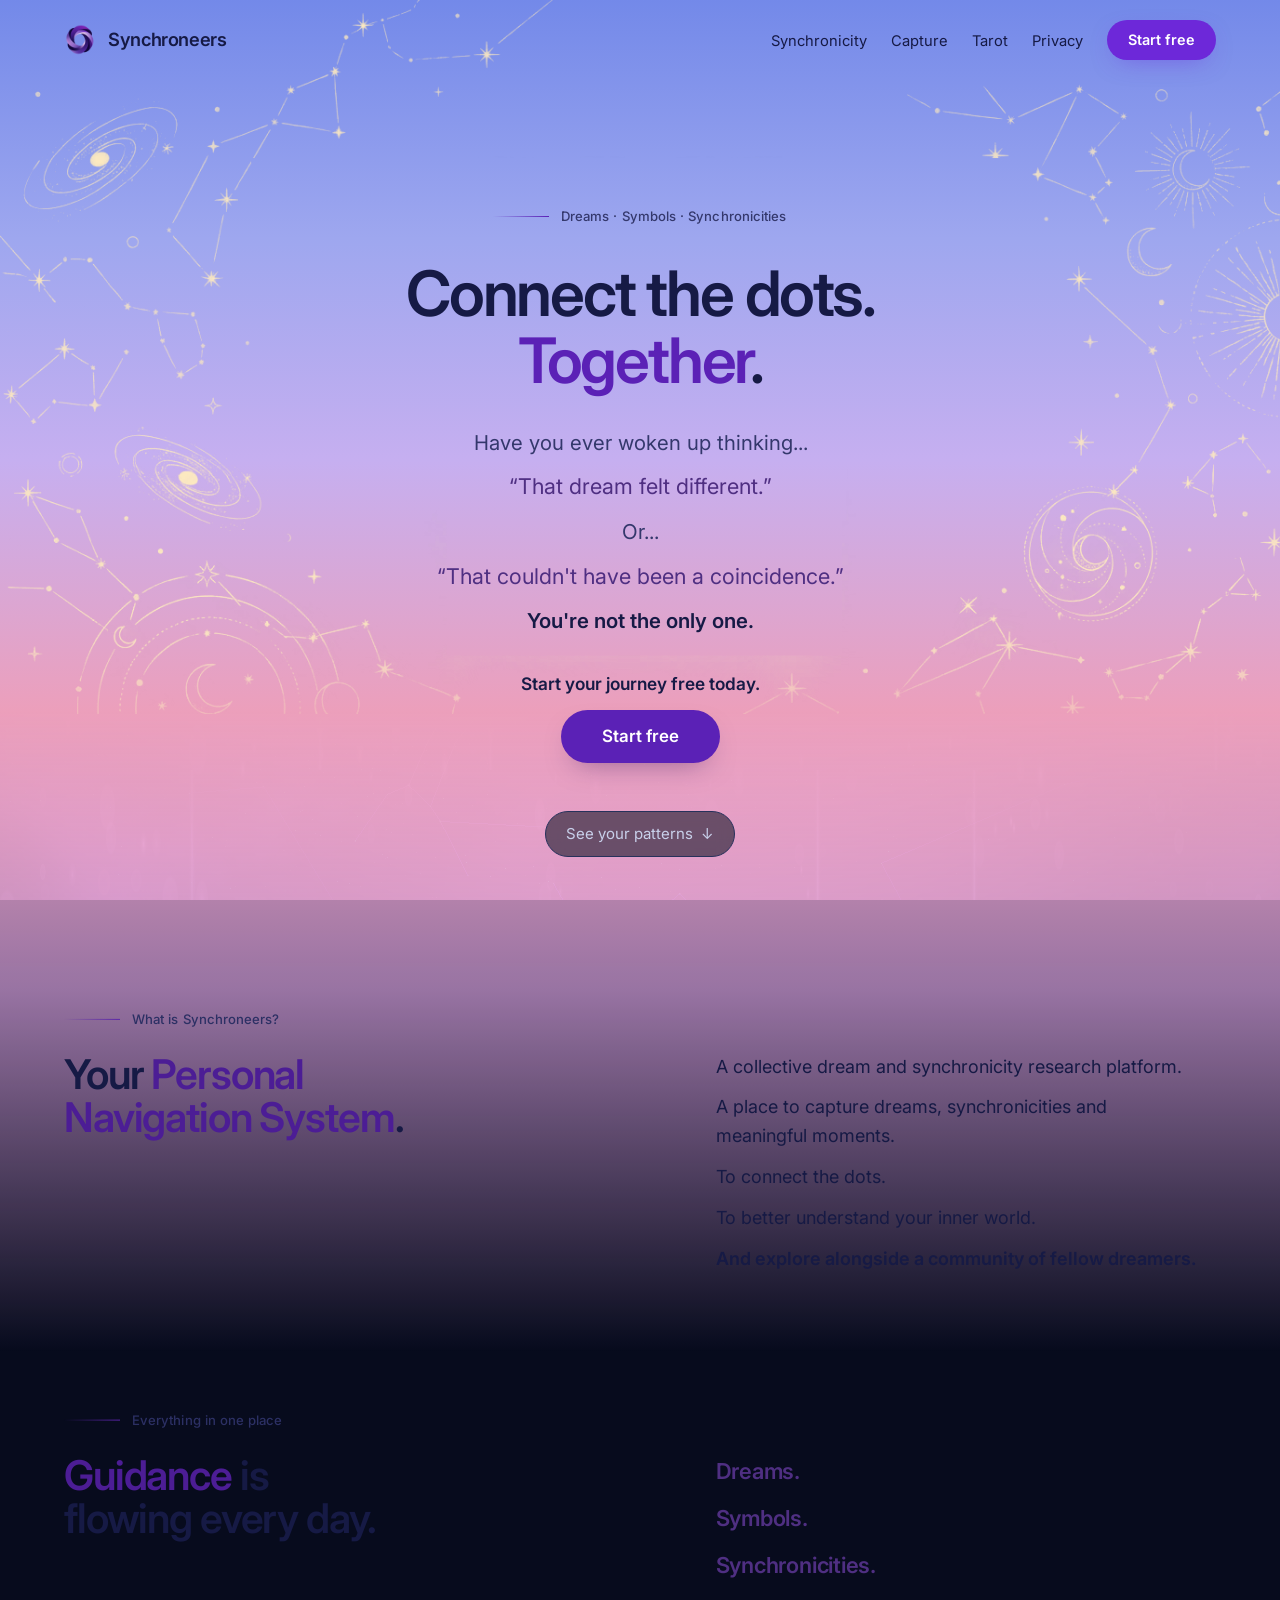
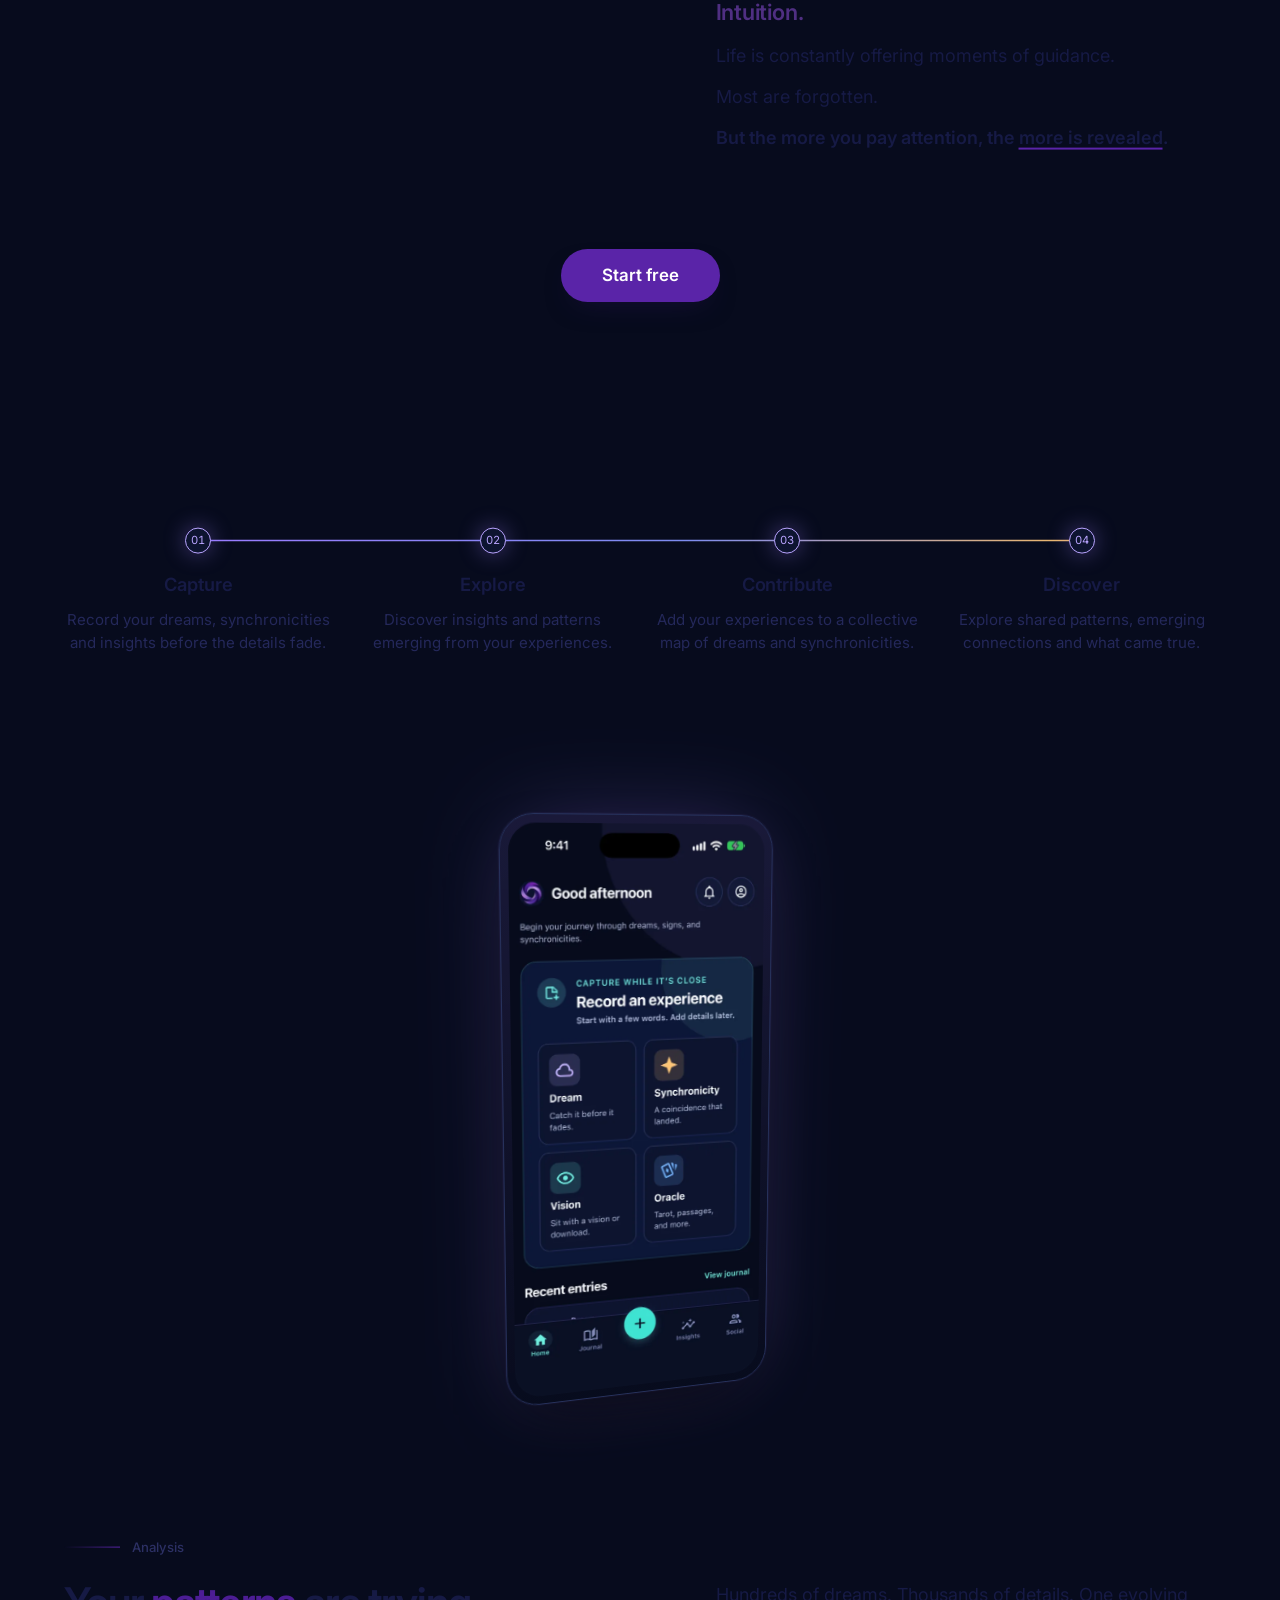
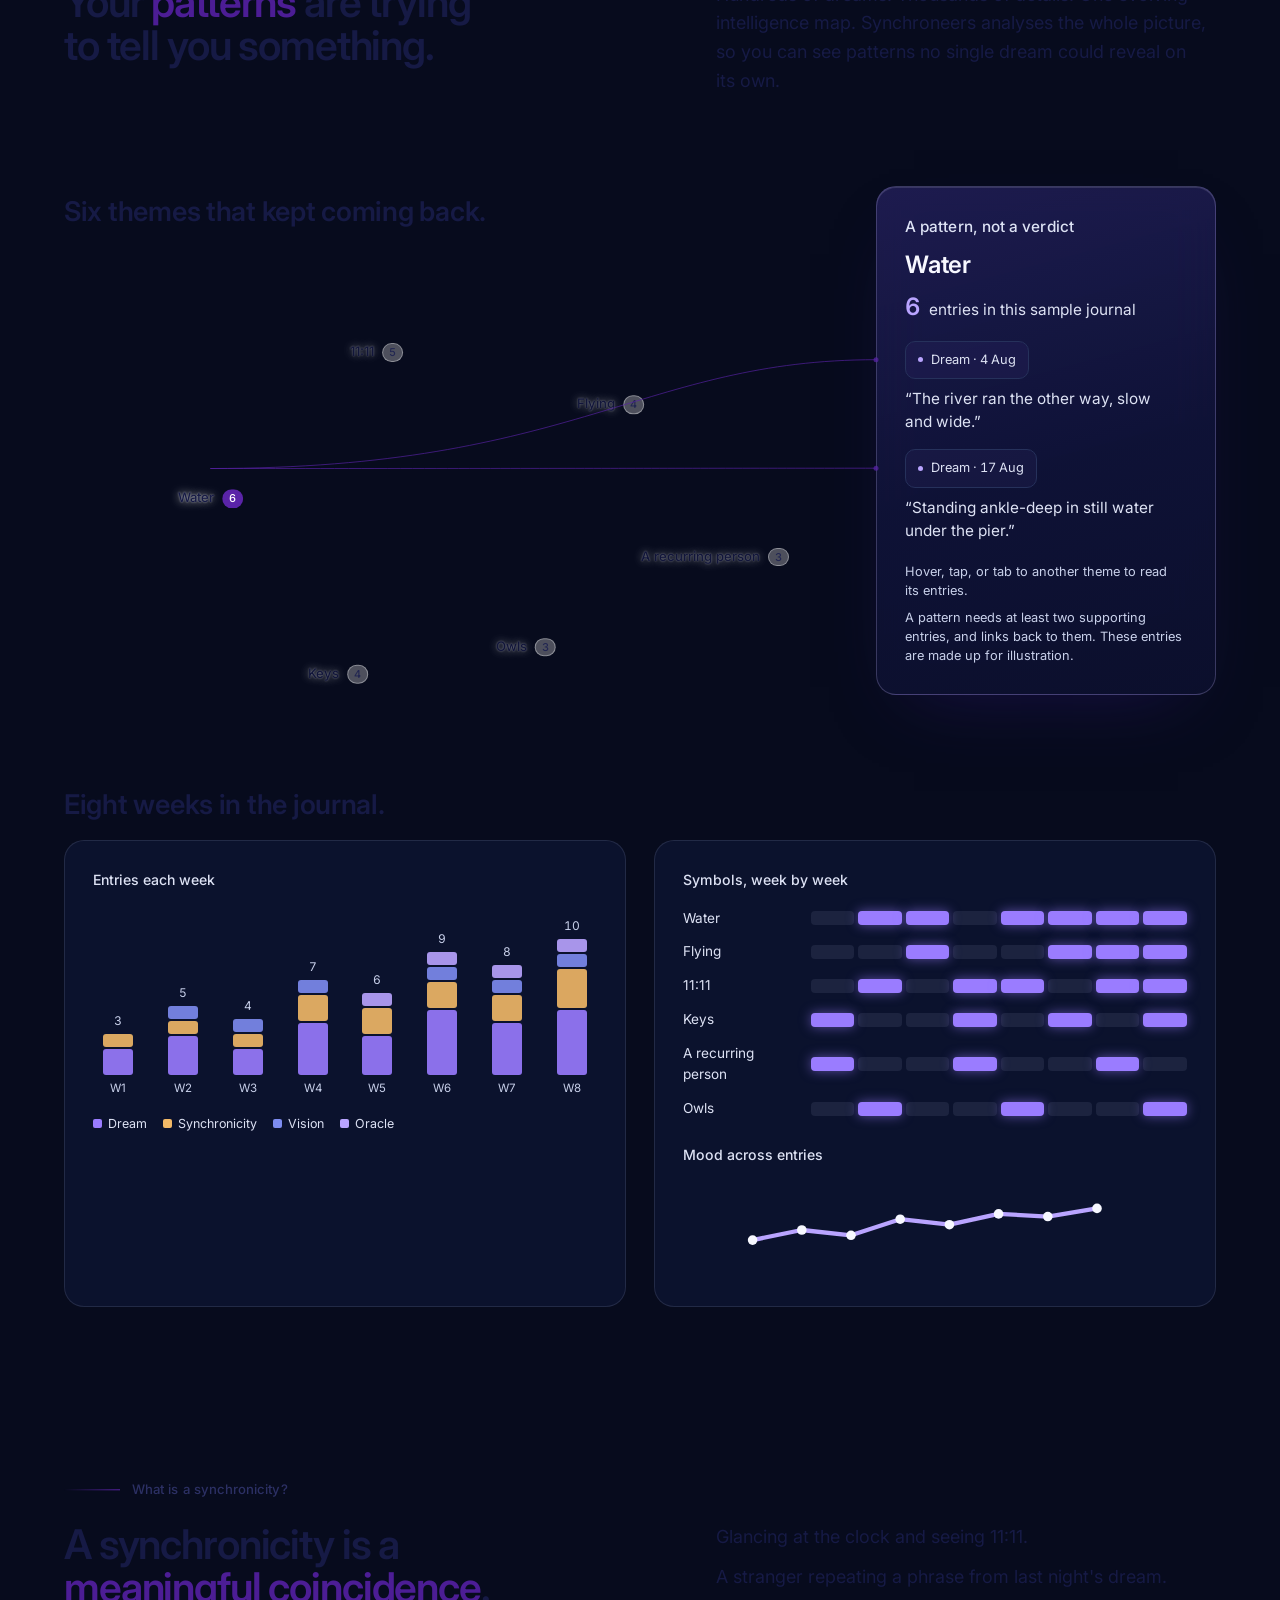
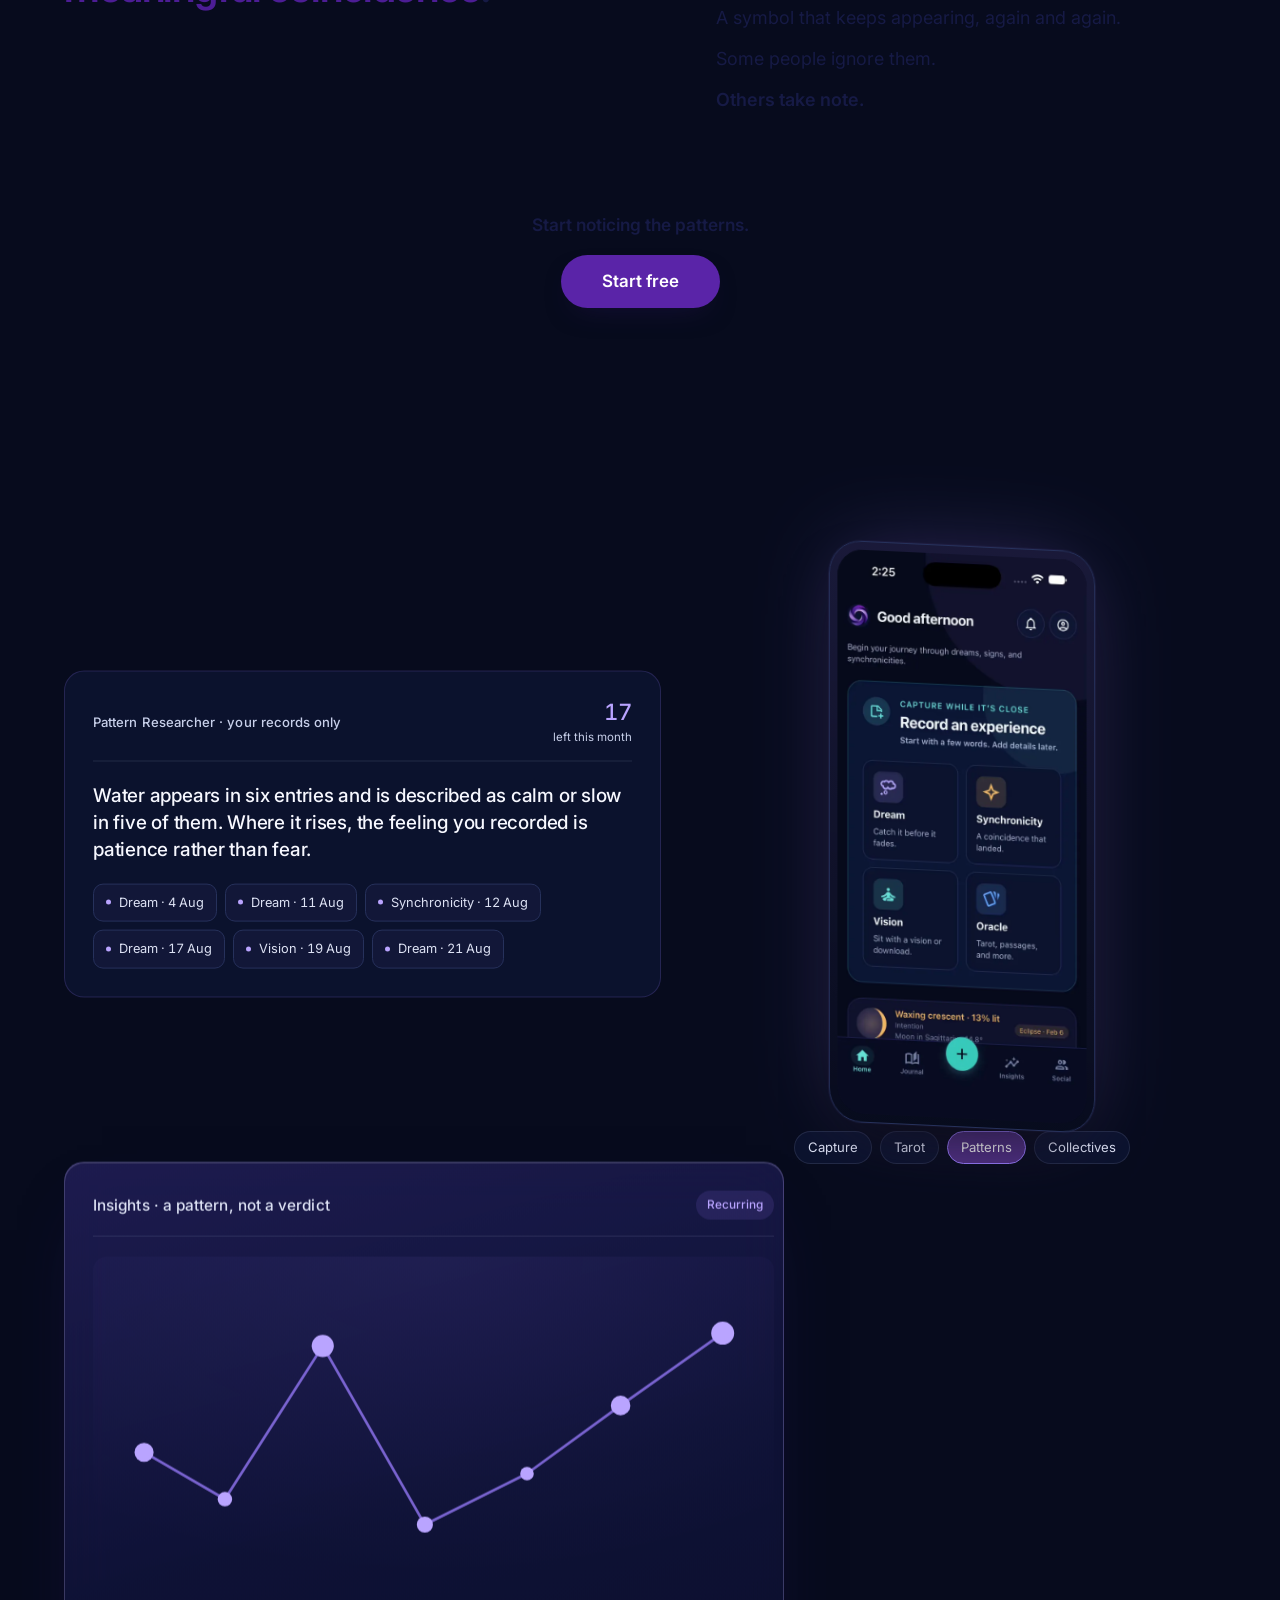
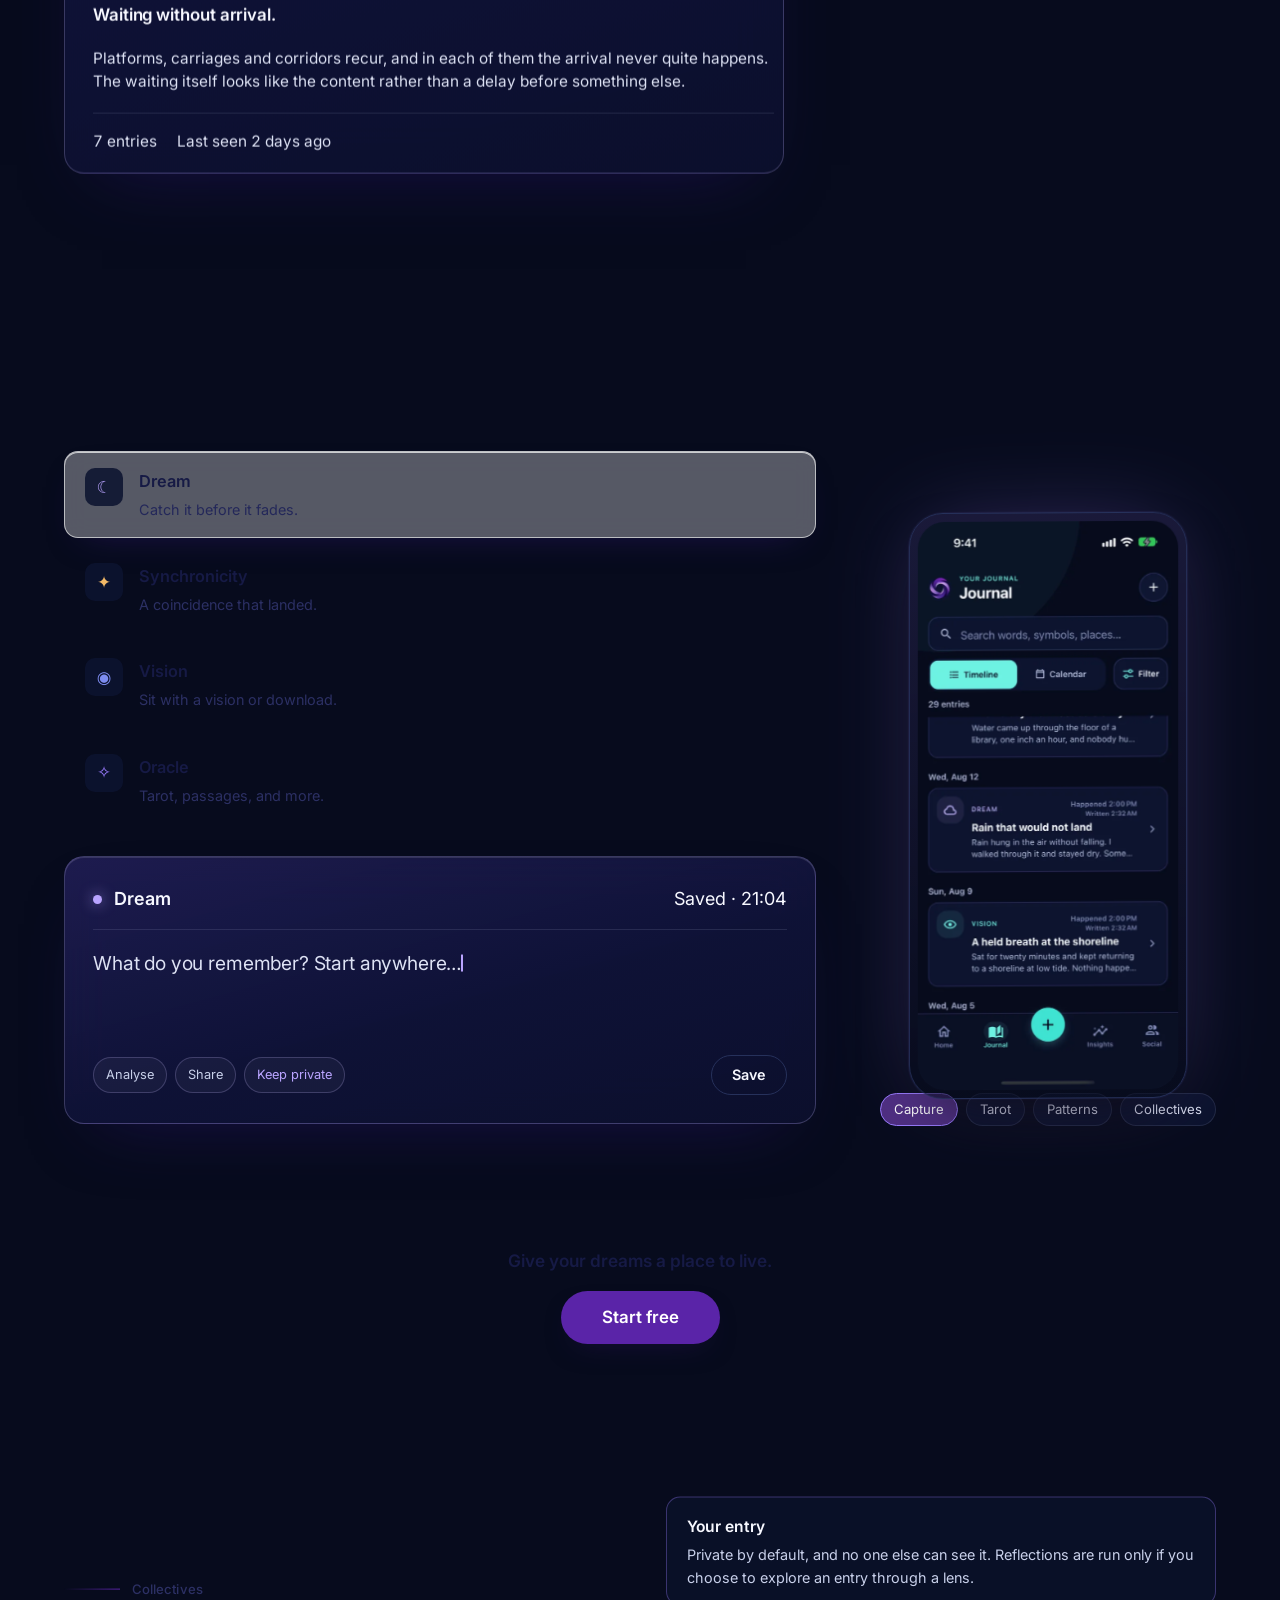
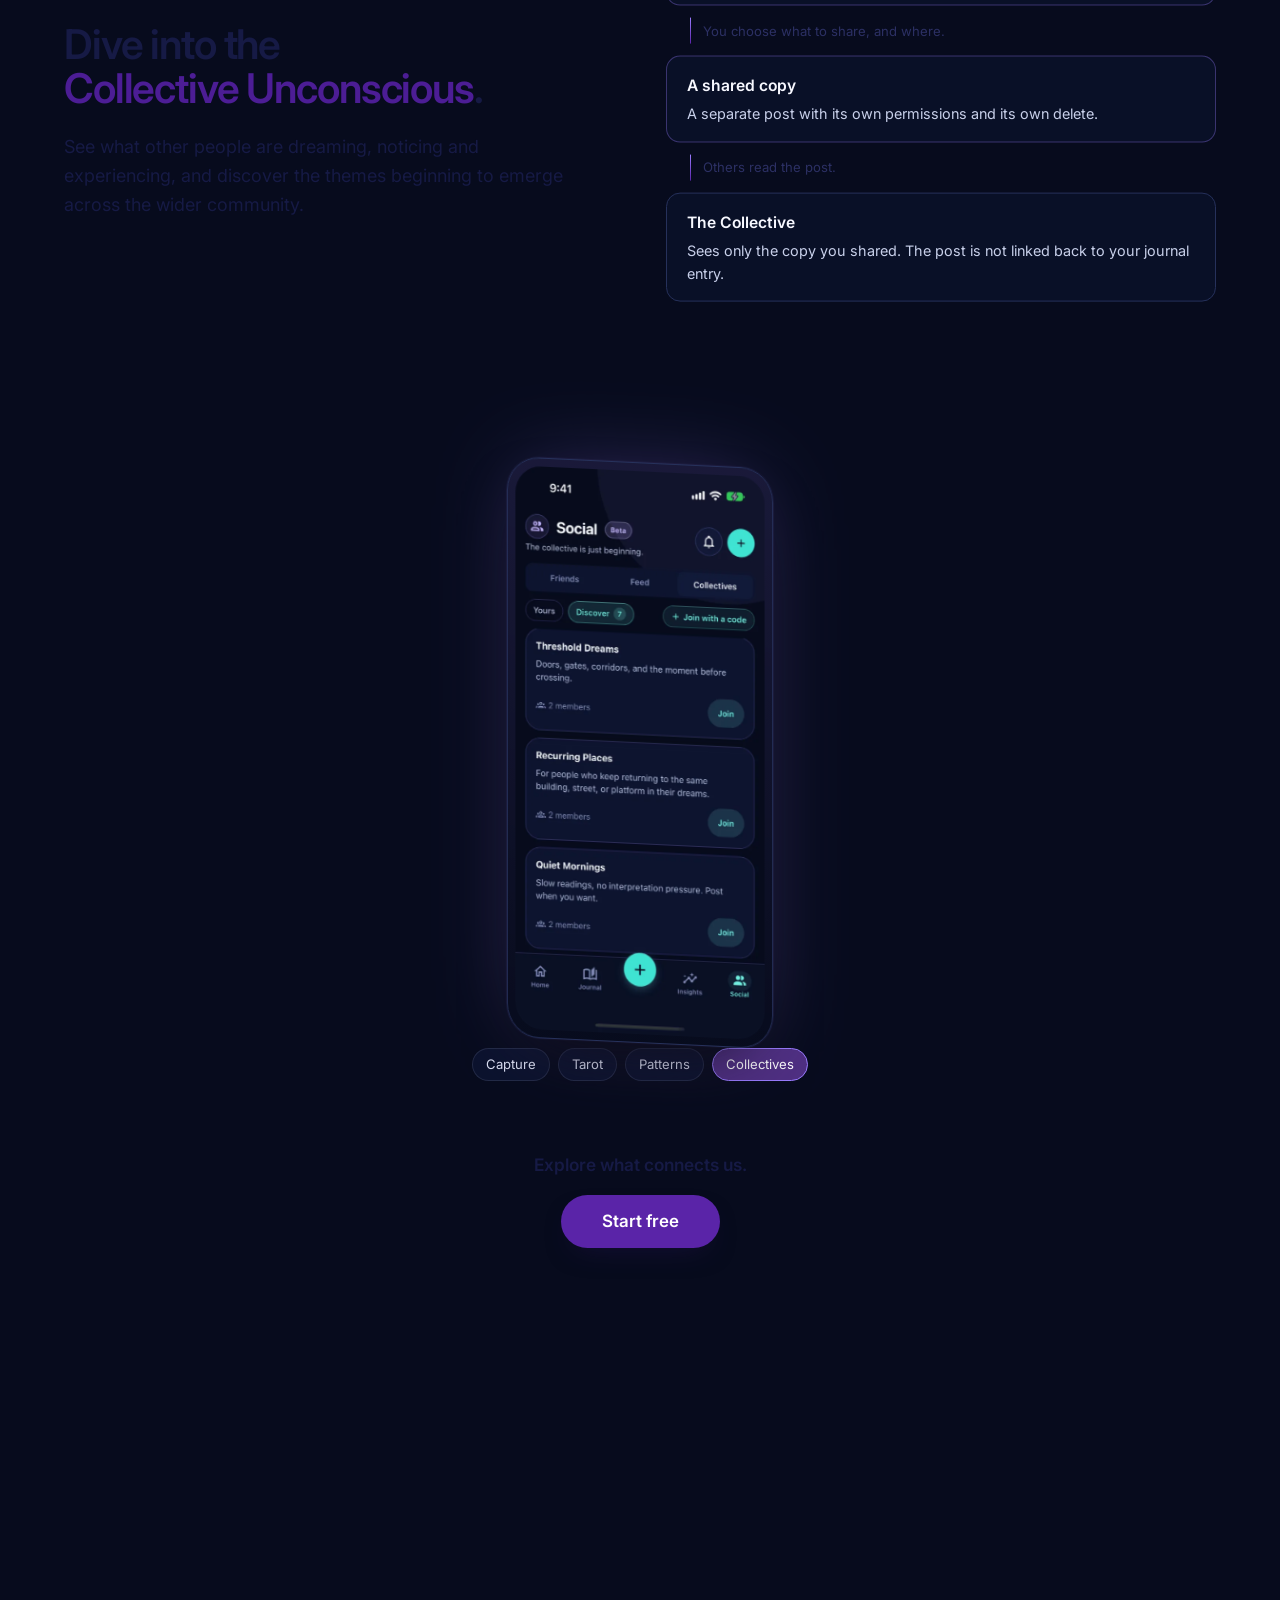
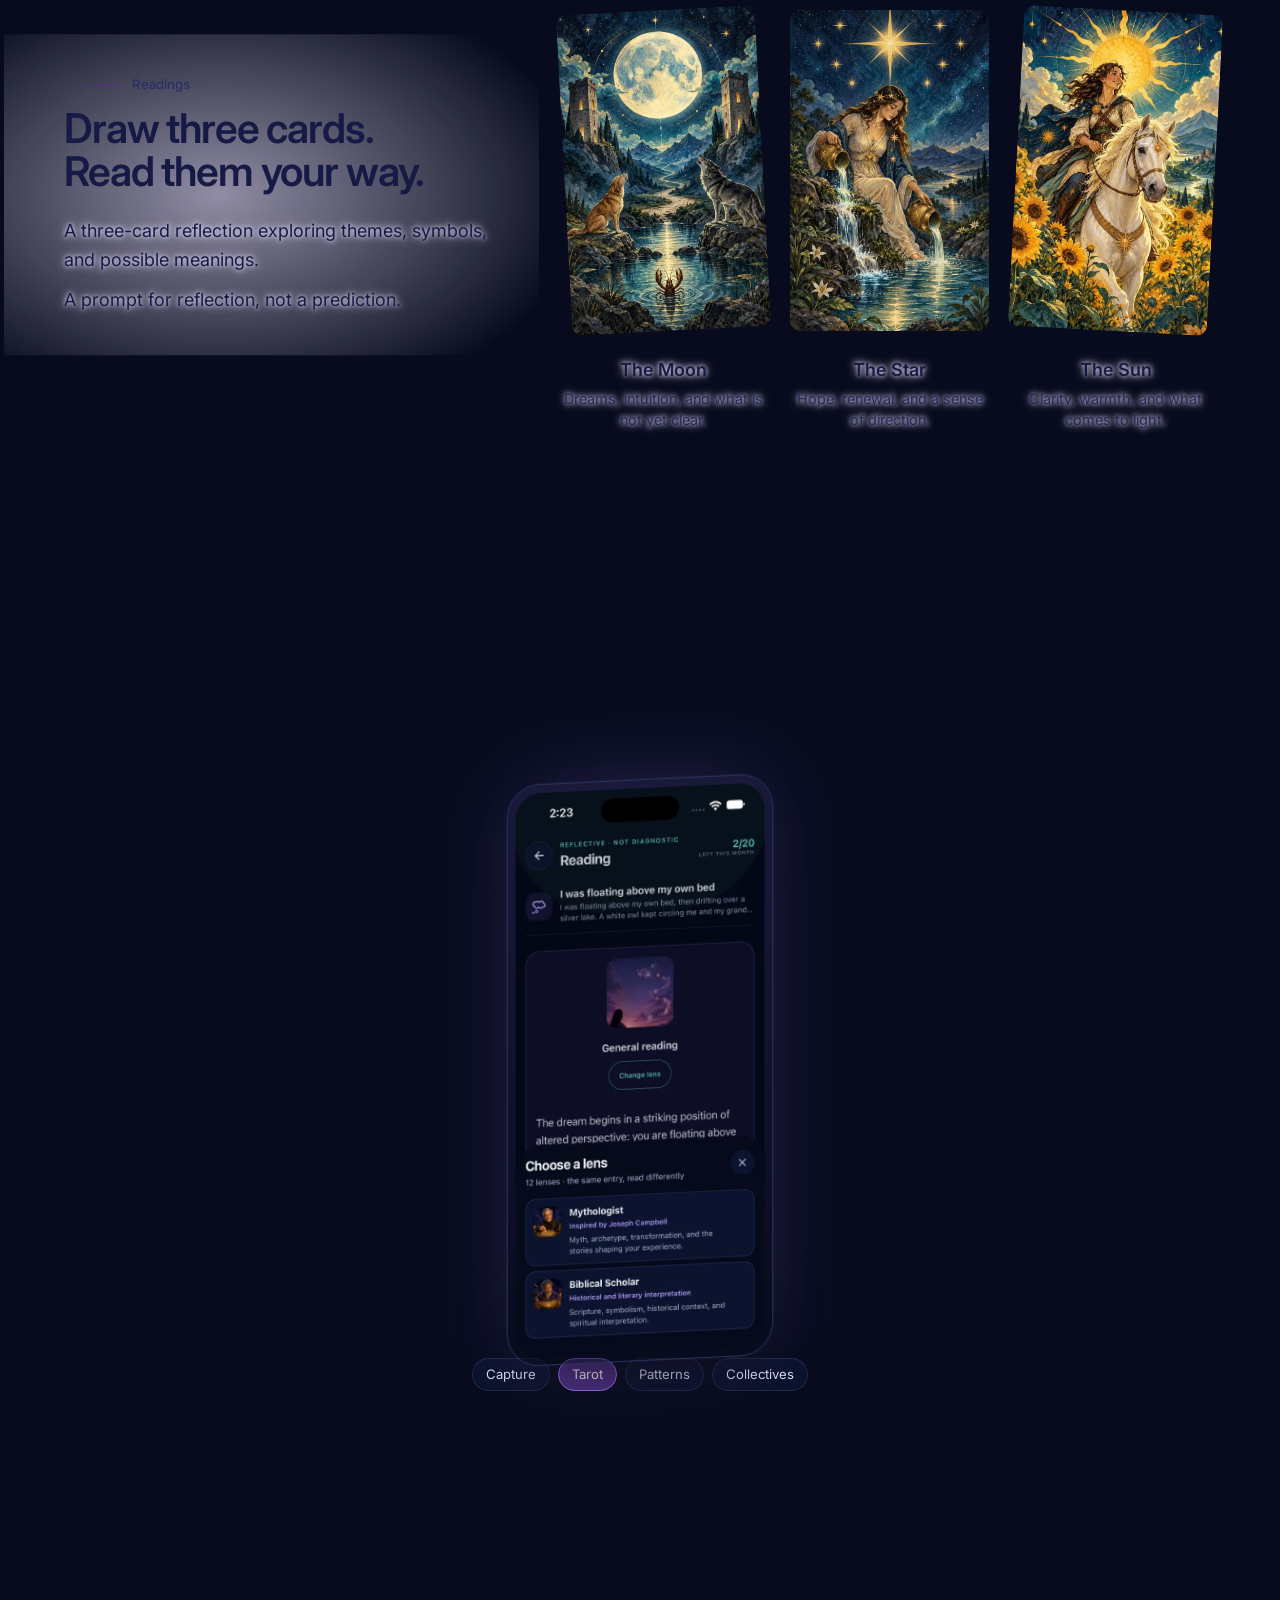
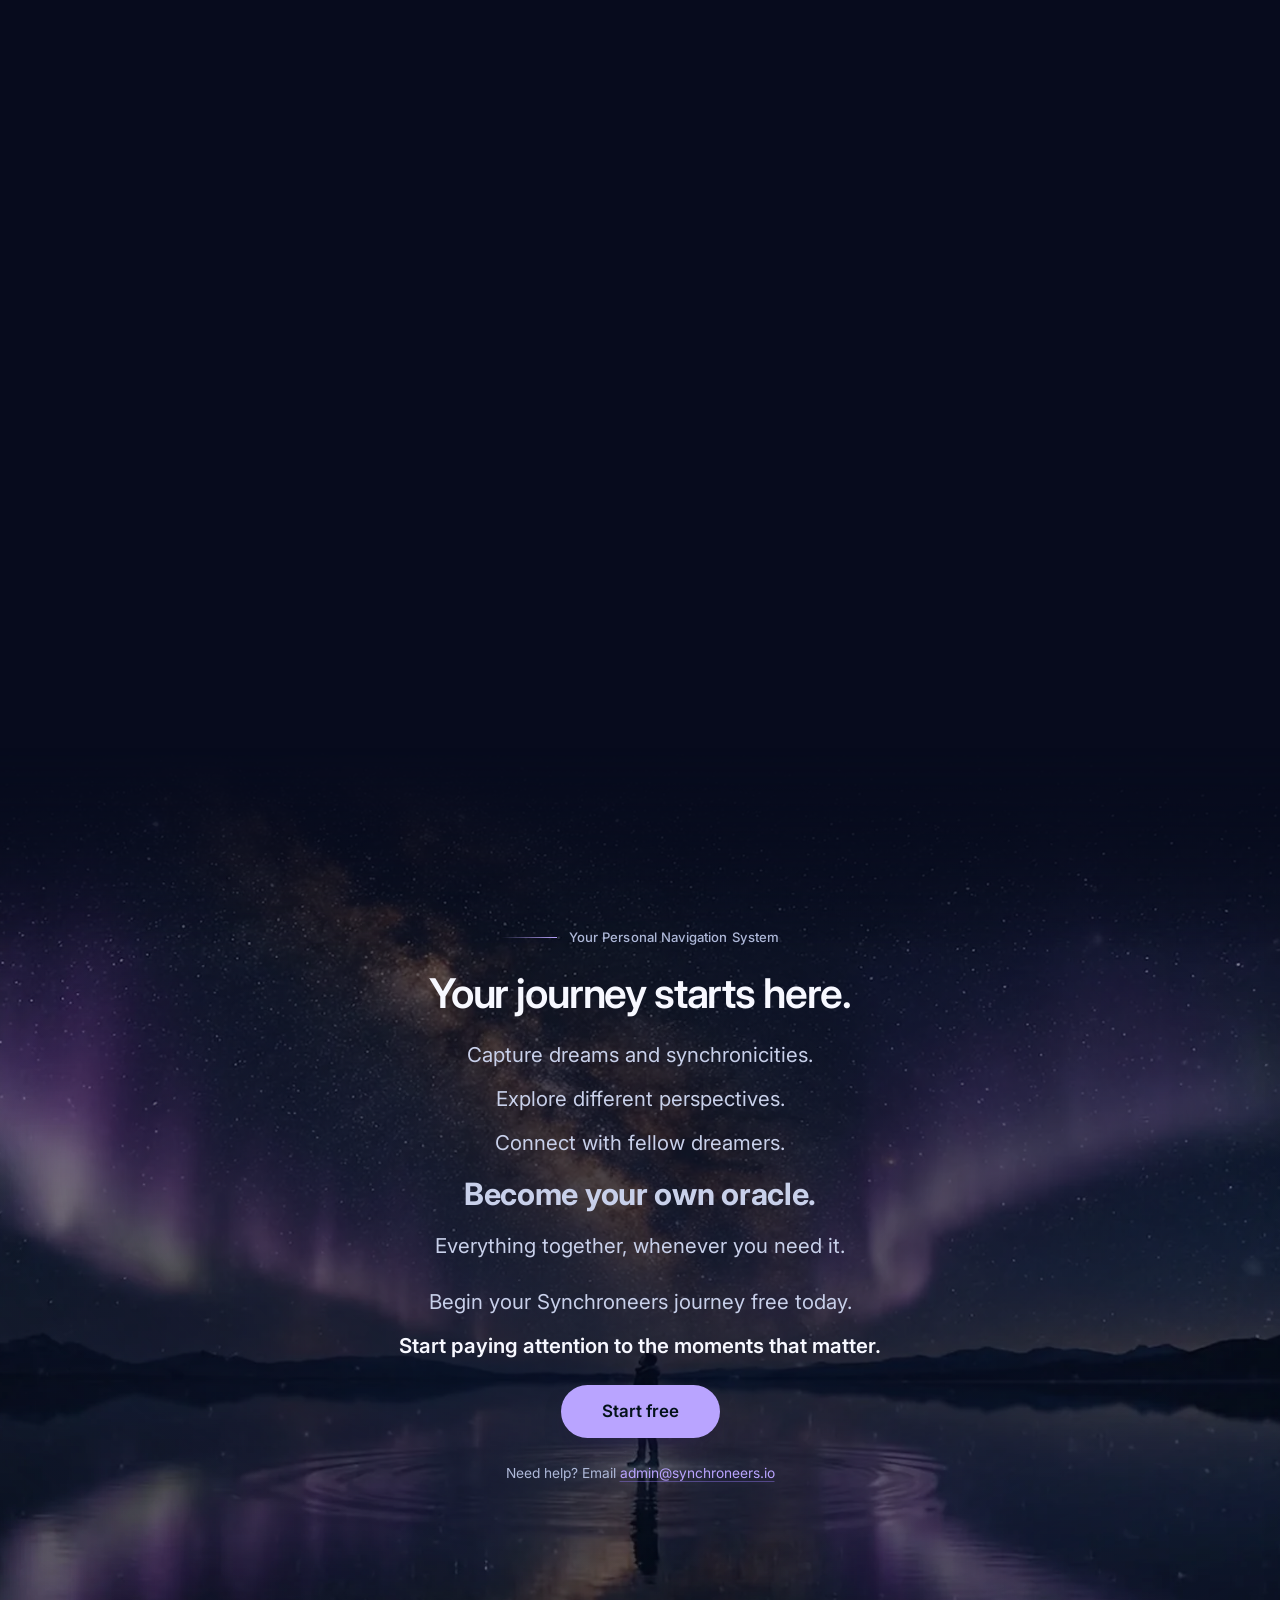
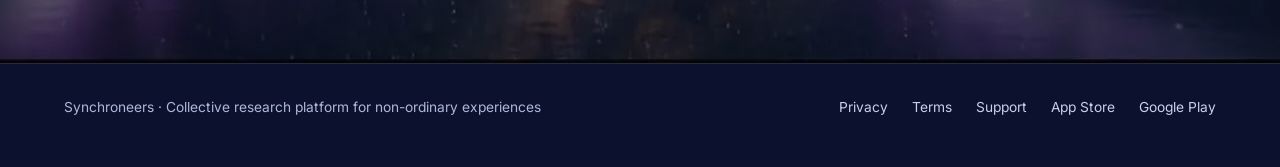
==== commit 81234ace: "update page title, description and structured data for collective research" ====
--- a/index.html
+++ b/index.html
@@ -3,17 +3,18 @@
   <head>
     <meta charset="utf-8" />
     <meta name="viewport" content="width=device-width, initial-scale=1" />
-    <title>Synchroneers</title>
+    <title>Synchroneers - Collective Dream &amp; Synchronicity Research</title>
     <meta
       name="description"
-      content="When symbols keep repeating, it's worth asking why. A private journal for dreams, synchronicities, visions, and readings — read any entry through a perspective you choose, and build an archive of the moments that matter."
+      content="A collective dream and synchronicity research platform. Share dreams and synchronicities, and explore the patterns emerging across our experiences."
     />
+    <link rel="canonical" href="https://www.synchroneers.com/" />
     <meta name="theme-color" content="#070b1d" />
 
     <meta property="og:type" content="website" />
     <meta property="og:site_name" content="Synchroneers" />
-    <meta property="og:title" content="Synchroneers" />
-    <meta property="og:description" content="A collective research map of dreams, symbols and synchronicities." />
+    <meta property="og:title" content="Synchroneers - Collective Dream &amp; Synchronicity Research" />
+    <meta property="og:description" content="A collective dream and synchronicity research platform. Share dreams and synchronicities, and explore the patterns emerging across our experiences." />
     <meta property="og:image" content="/assets/og.jpg" />
     <meta property="og:image:width" content="1200" />
     <meta property="og:image:height" content="630" />
@@ -23,12 +24,48 @@
       content="The Synchroneers wordmark over Orion, drawn from the real star catalogue."
     />
     <meta name="twitter:card" content="summary_large_image" />
-    <meta name="twitter:title" content="Synchroneers" />
+    <meta name="twitter:title" content="Synchroneers - Collective Dream &amp; Synchronicity Research" />
     <meta
       name="twitter:description"
-      content="A collective research map of dreams, symbols and synchronicities."
+      content="A collective dream and synchronicity research platform. Share dreams and synchronicities, and explore the patterns emerging across our experiences."
     />
     <meta name="twitter:image" content="/assets/og.jpg" />
+
+    <script type="application/ld+json">
+      {
+        "@context": "https://schema.org",
+        "@graph": [
+          {
+            "@type": "Organization",
+            "@id": "https://www.synchroneers.com/#organization",
+            "name": "Synchroneers",
+            "url": "https://www.synchroneers.com/",
+            "logo": "https://www.synchroneers.com/assets/logo.png",
+            "description": "A collective dream and synchronicity research platform."
+          },
+          {
+            "@type": "WebSite",
+            "@id": "https://www.synchroneers.com/#website",
+            "name": "Synchroneers",
+            "url": "https://www.synchroneers.com/",
+            "publisher": { "@id": "https://www.synchroneers.com/#organization" }
+          },
+          {
+            "@type": "MobileApplication",
+            "name": "Synchroneers",
+            "applicationCategory": "LifestyleApplication",
+            "operatingSystem": "iOS, Android",
+            "description": "Capture dreams, synchronicities and insights, add them to a collective map, and explore the patterns, connections and outcomes that emerge across the community.",
+            "publisher": { "@id": "https://www.synchroneers.com/#organization" },
+            "offers": { "@type": "Offer", "price": "0", "priceCurrency": "GBP" },
+            "sameAs": [
+              "https://apps.apple.com/app/id6751279447",
+              "https://play.google.com/store/apps/details?id=com.synchroneers.android"
+            ]
+          }
+        ]
+      }
+    </script>
 
     <link rel="icon" href="assets/logo.png" />
     <link rel="preconnect" href="https://fonts.googleapis.com" />
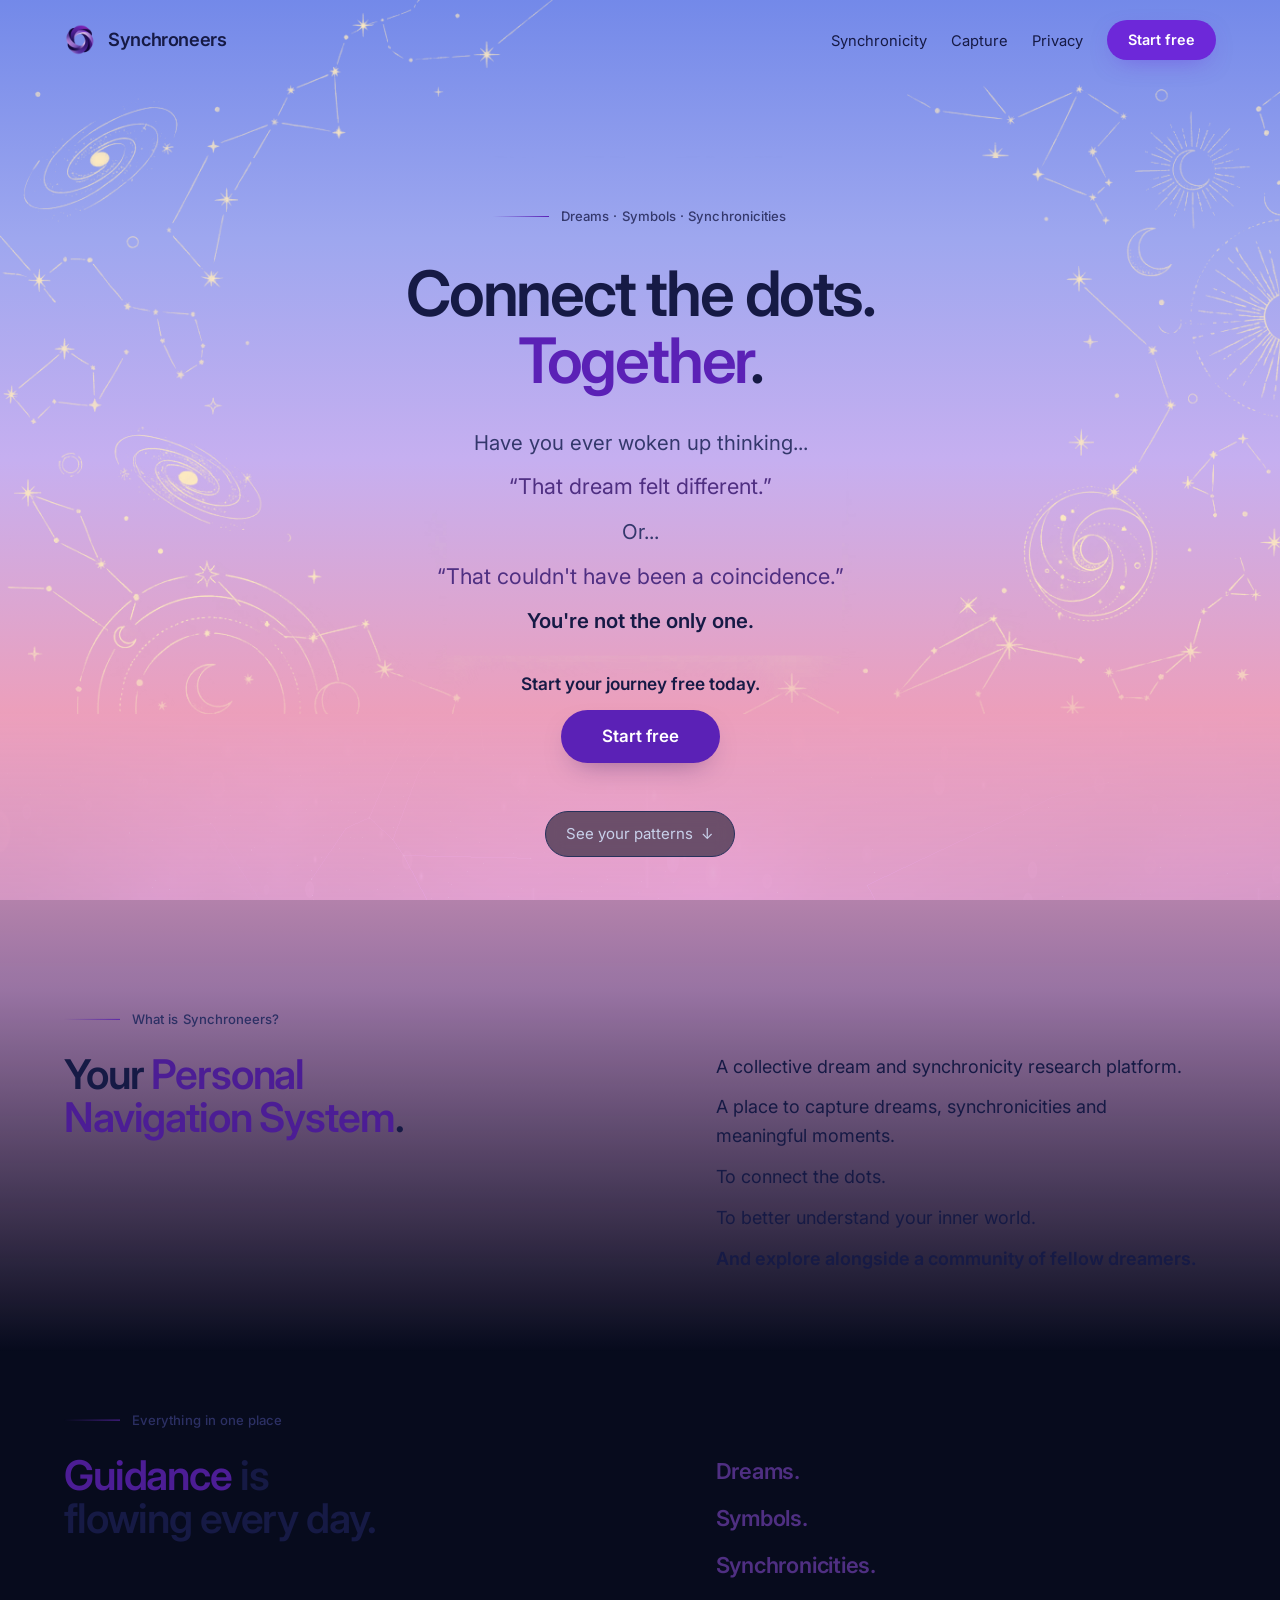
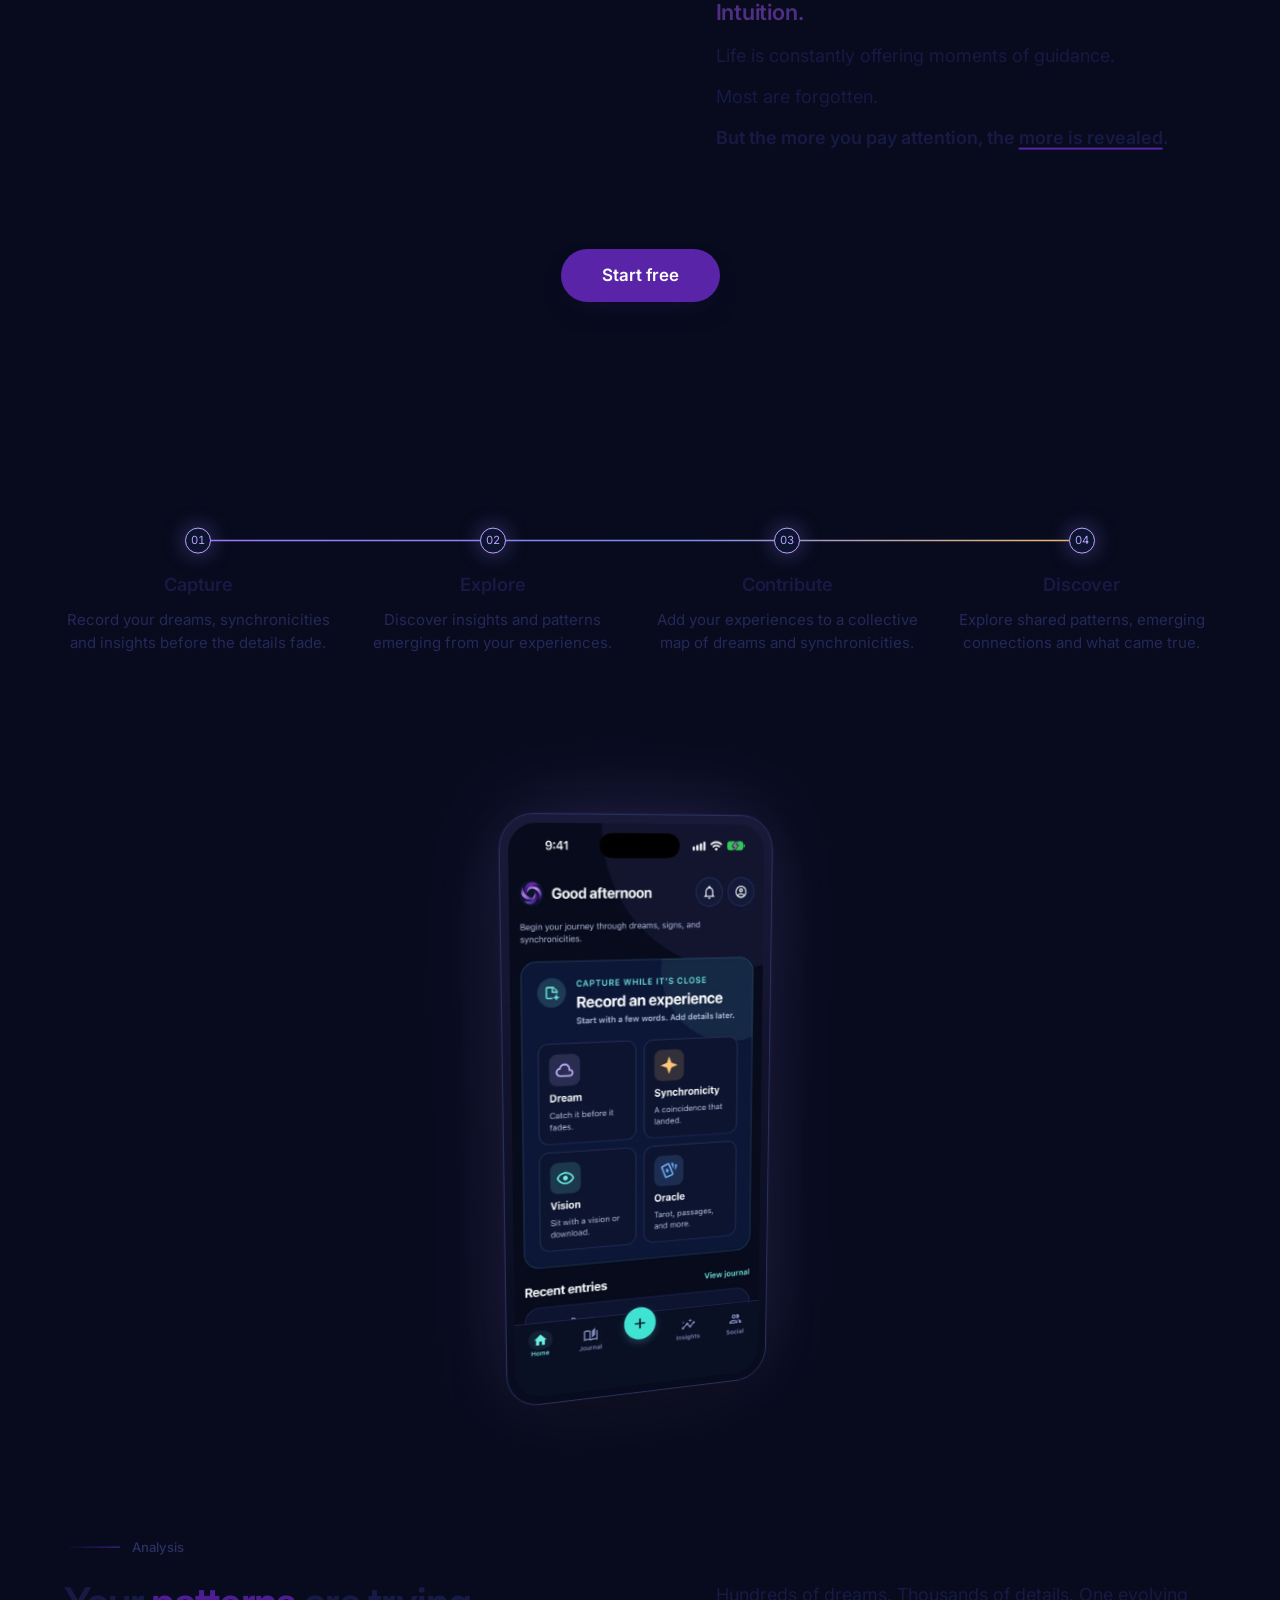
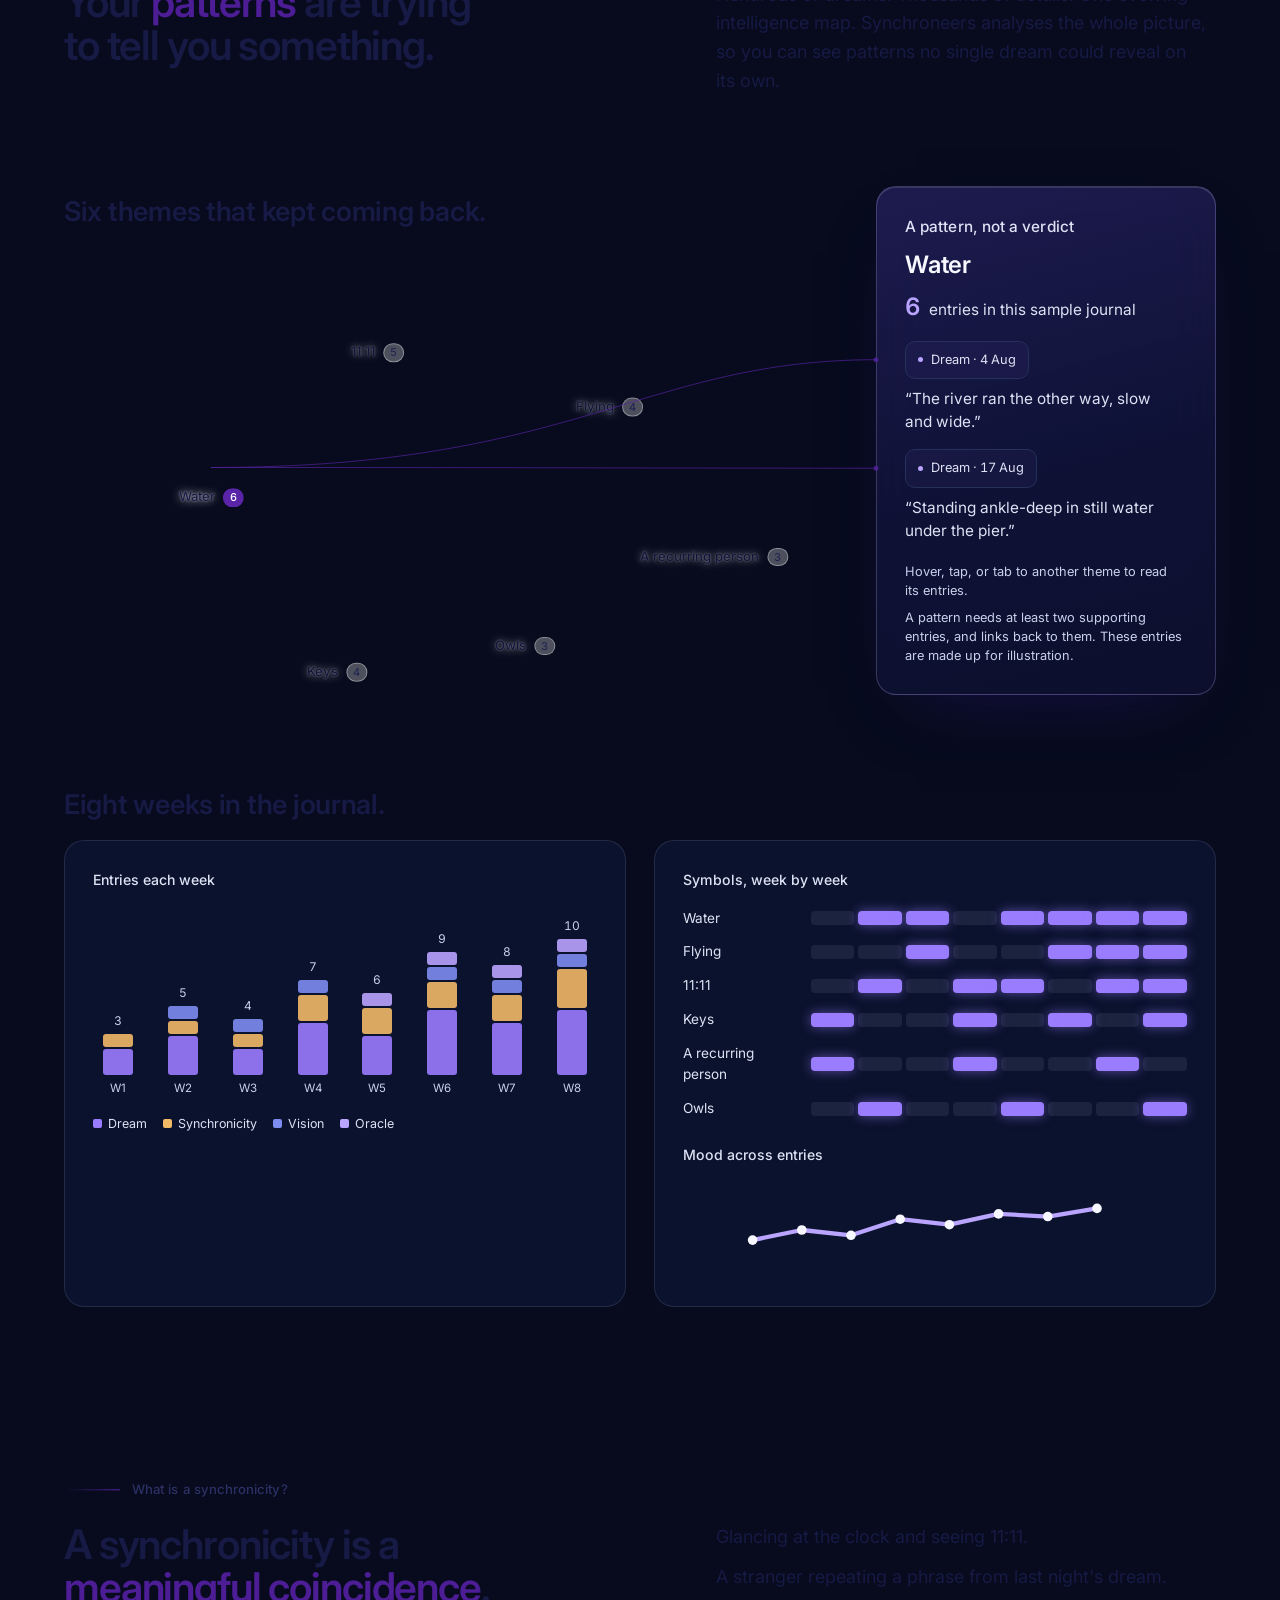
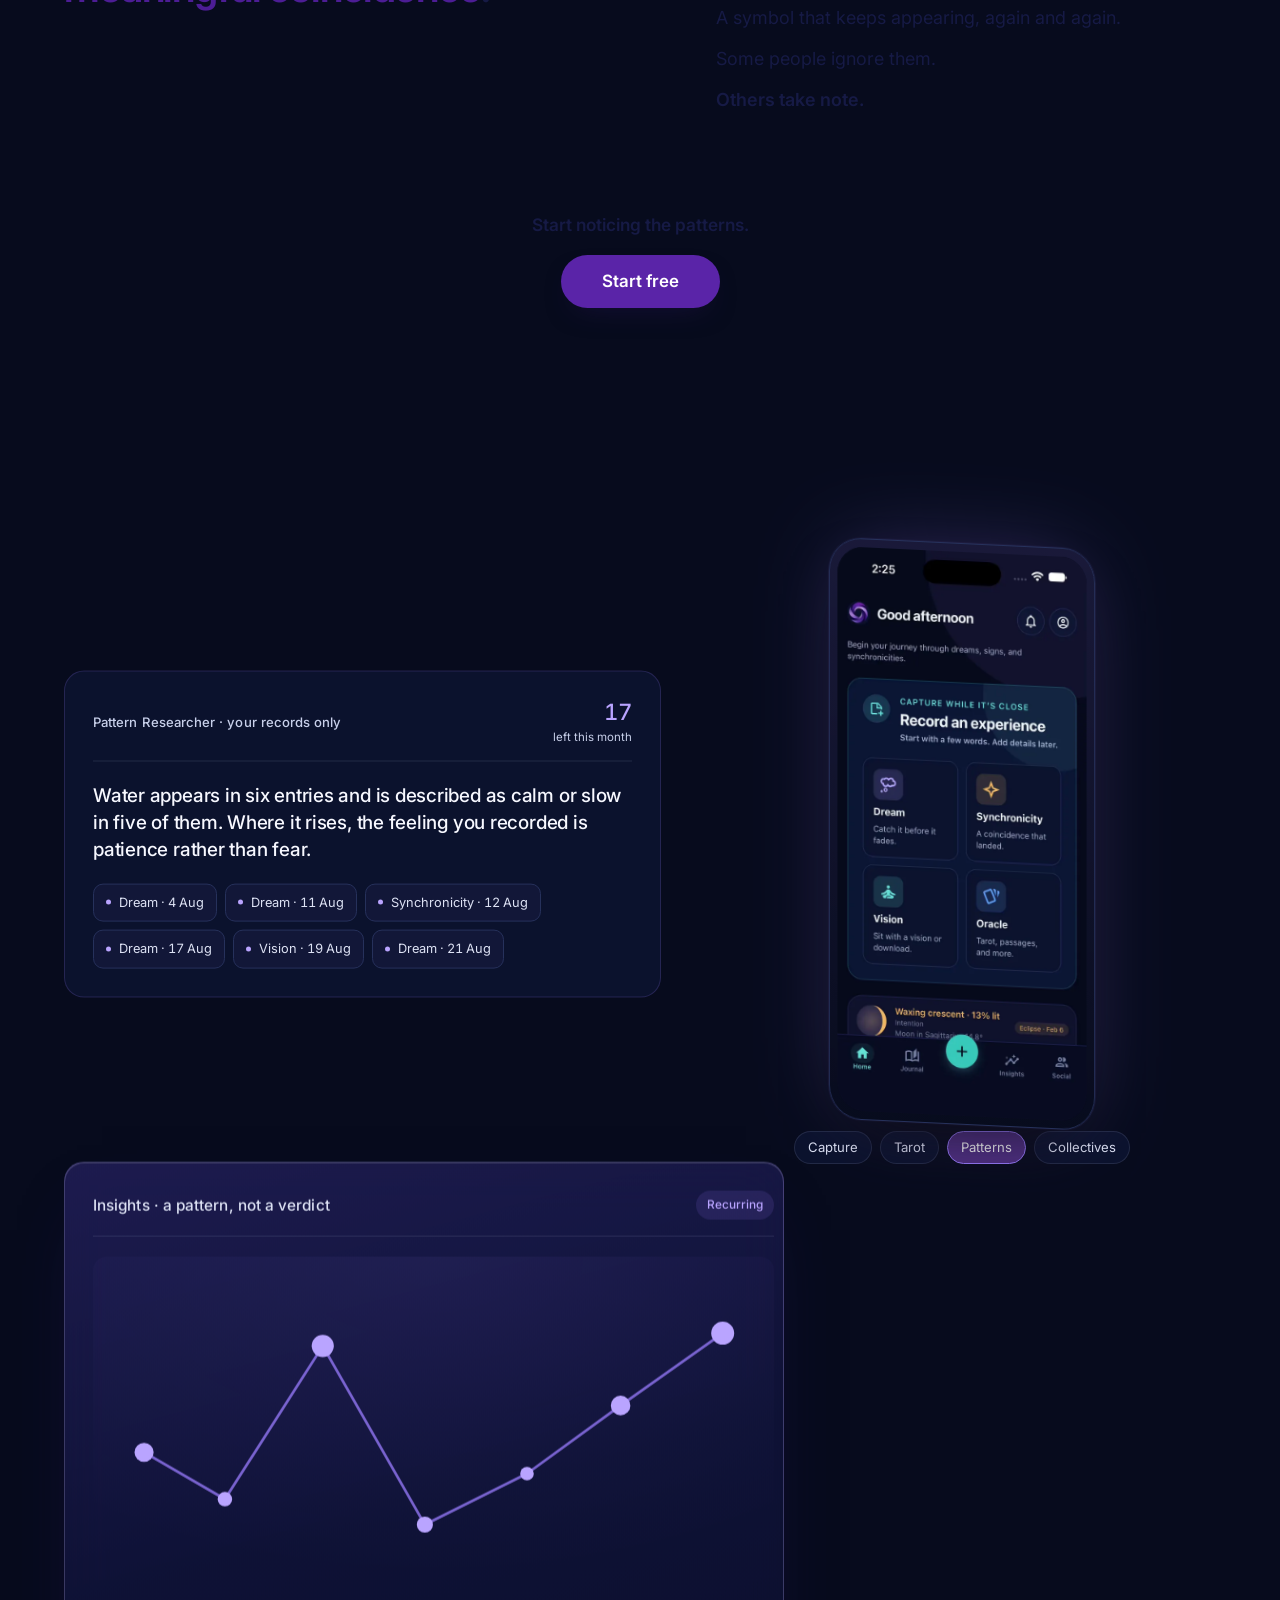
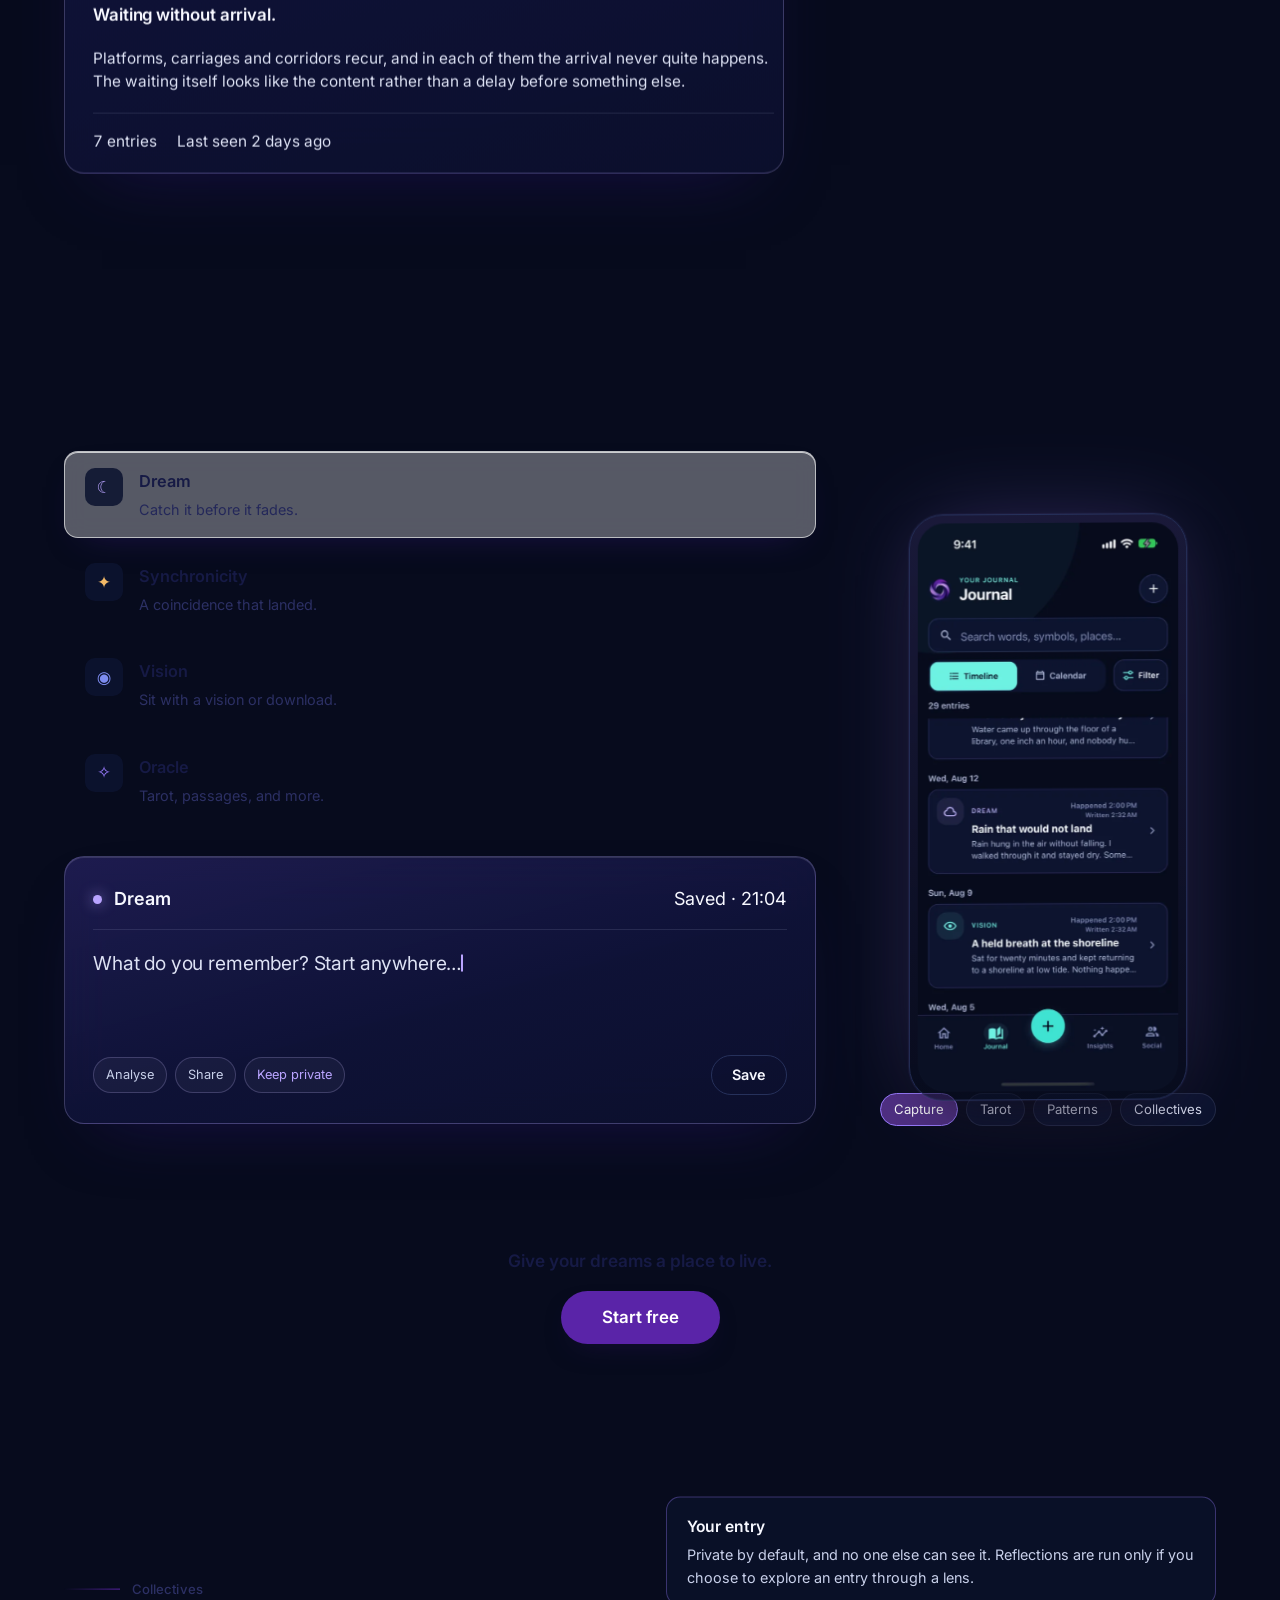
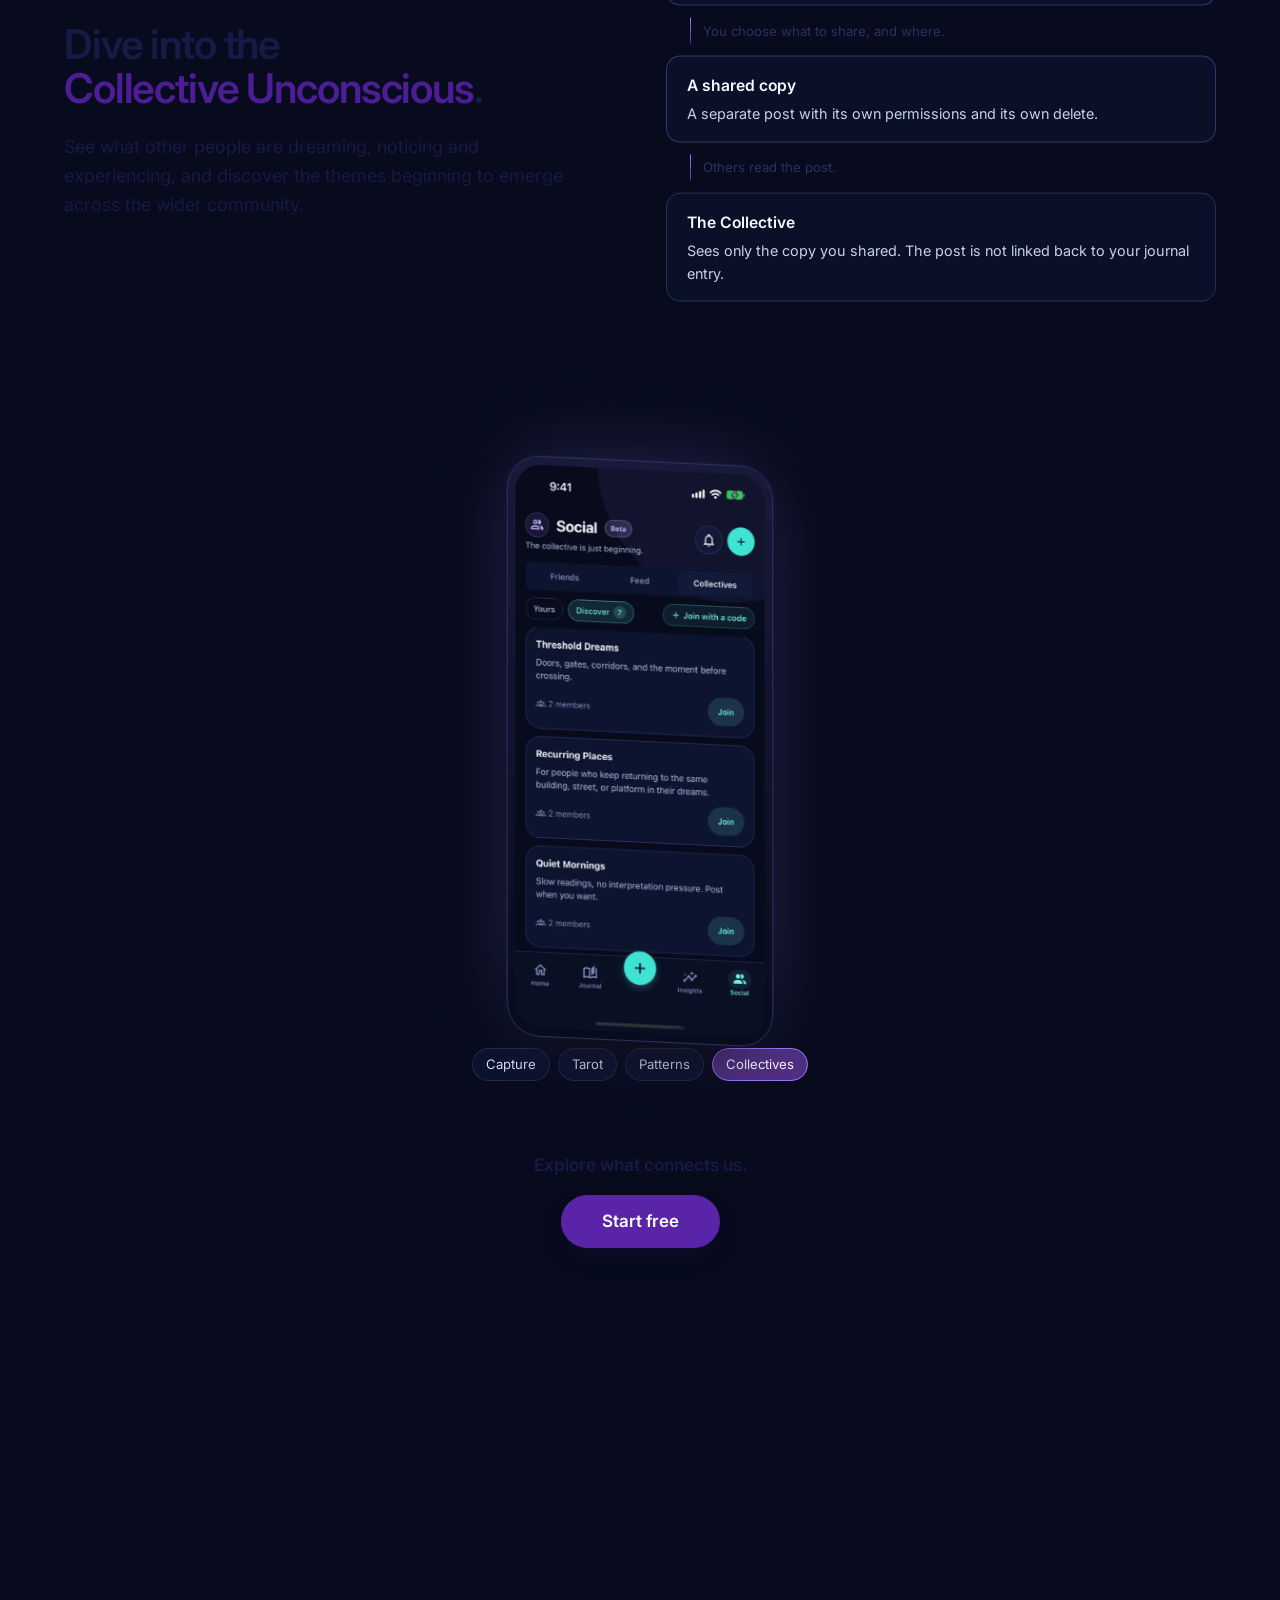
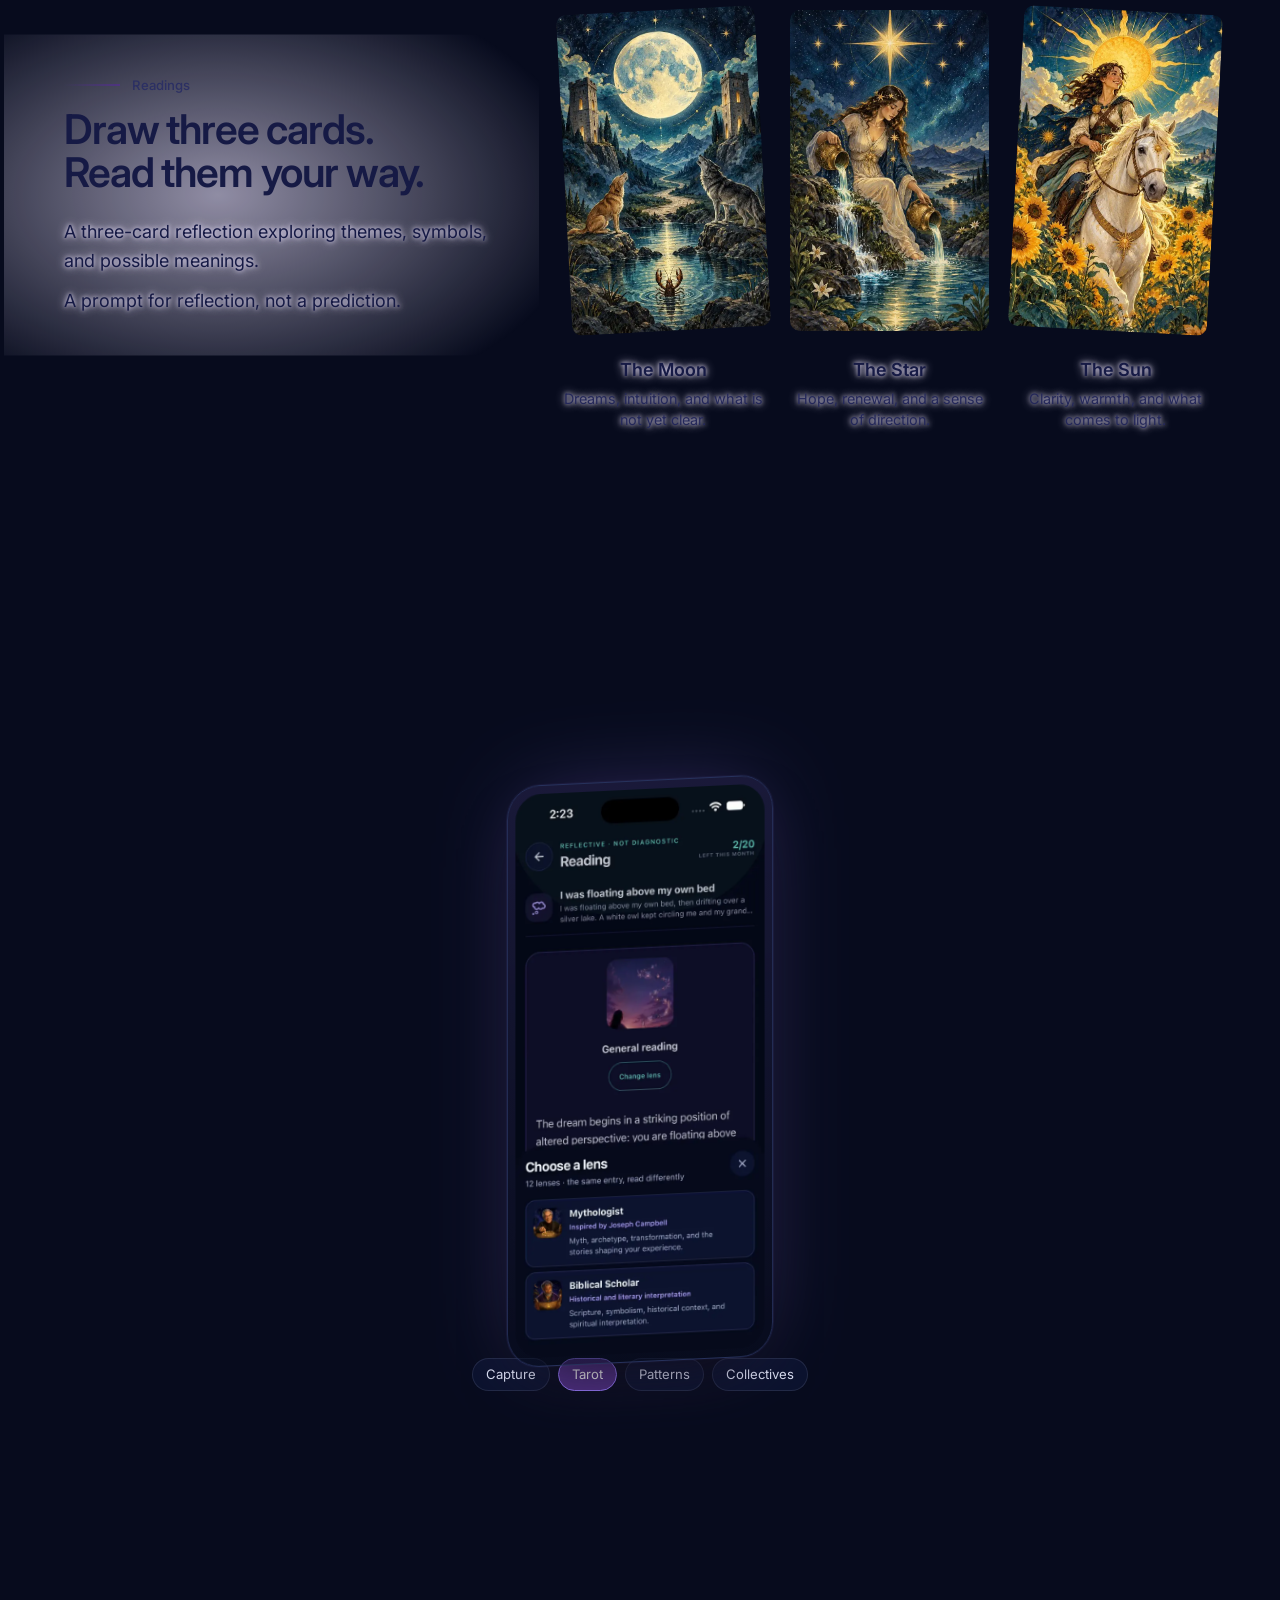
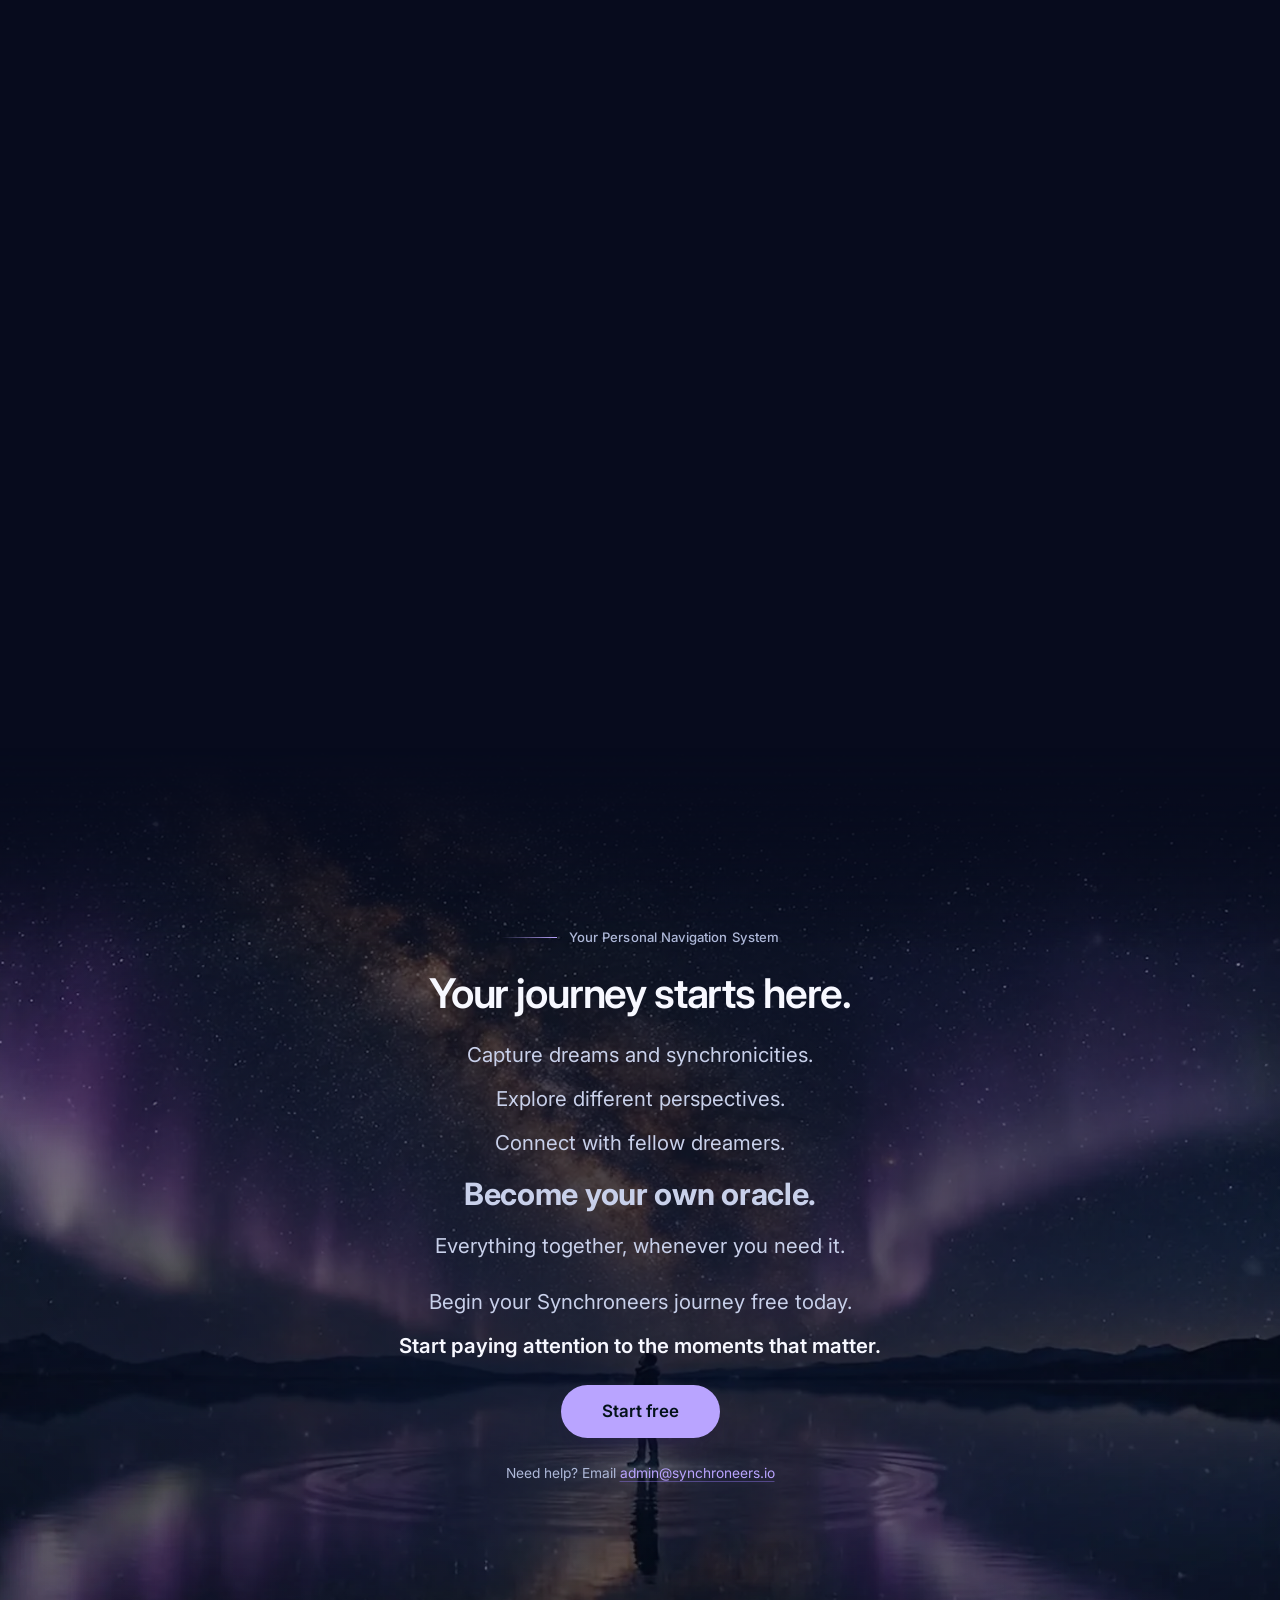
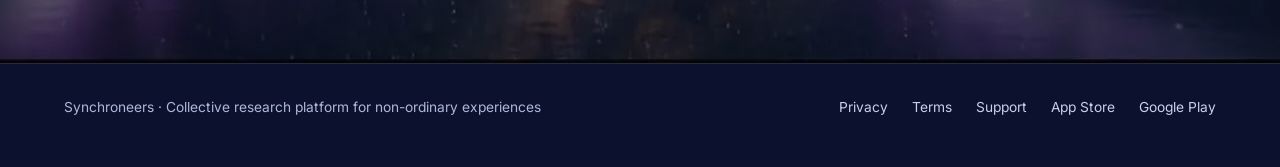
==== commit b274a3d4: "remove Tarot from the header menu" ====
--- a/index.html
+++ b/index.html
@@ -99,7 +99,6 @@
           <ul class="nav-links">
             <li><a href="#loop">Synchronicity</a></li>
             <li><a href="#capture">Capture</a></li>
-            <li><a href="#tarot">Tarot</a></li>
             <li><a href="/privacy">Privacy</a></li>
           </ul>
         </nav>
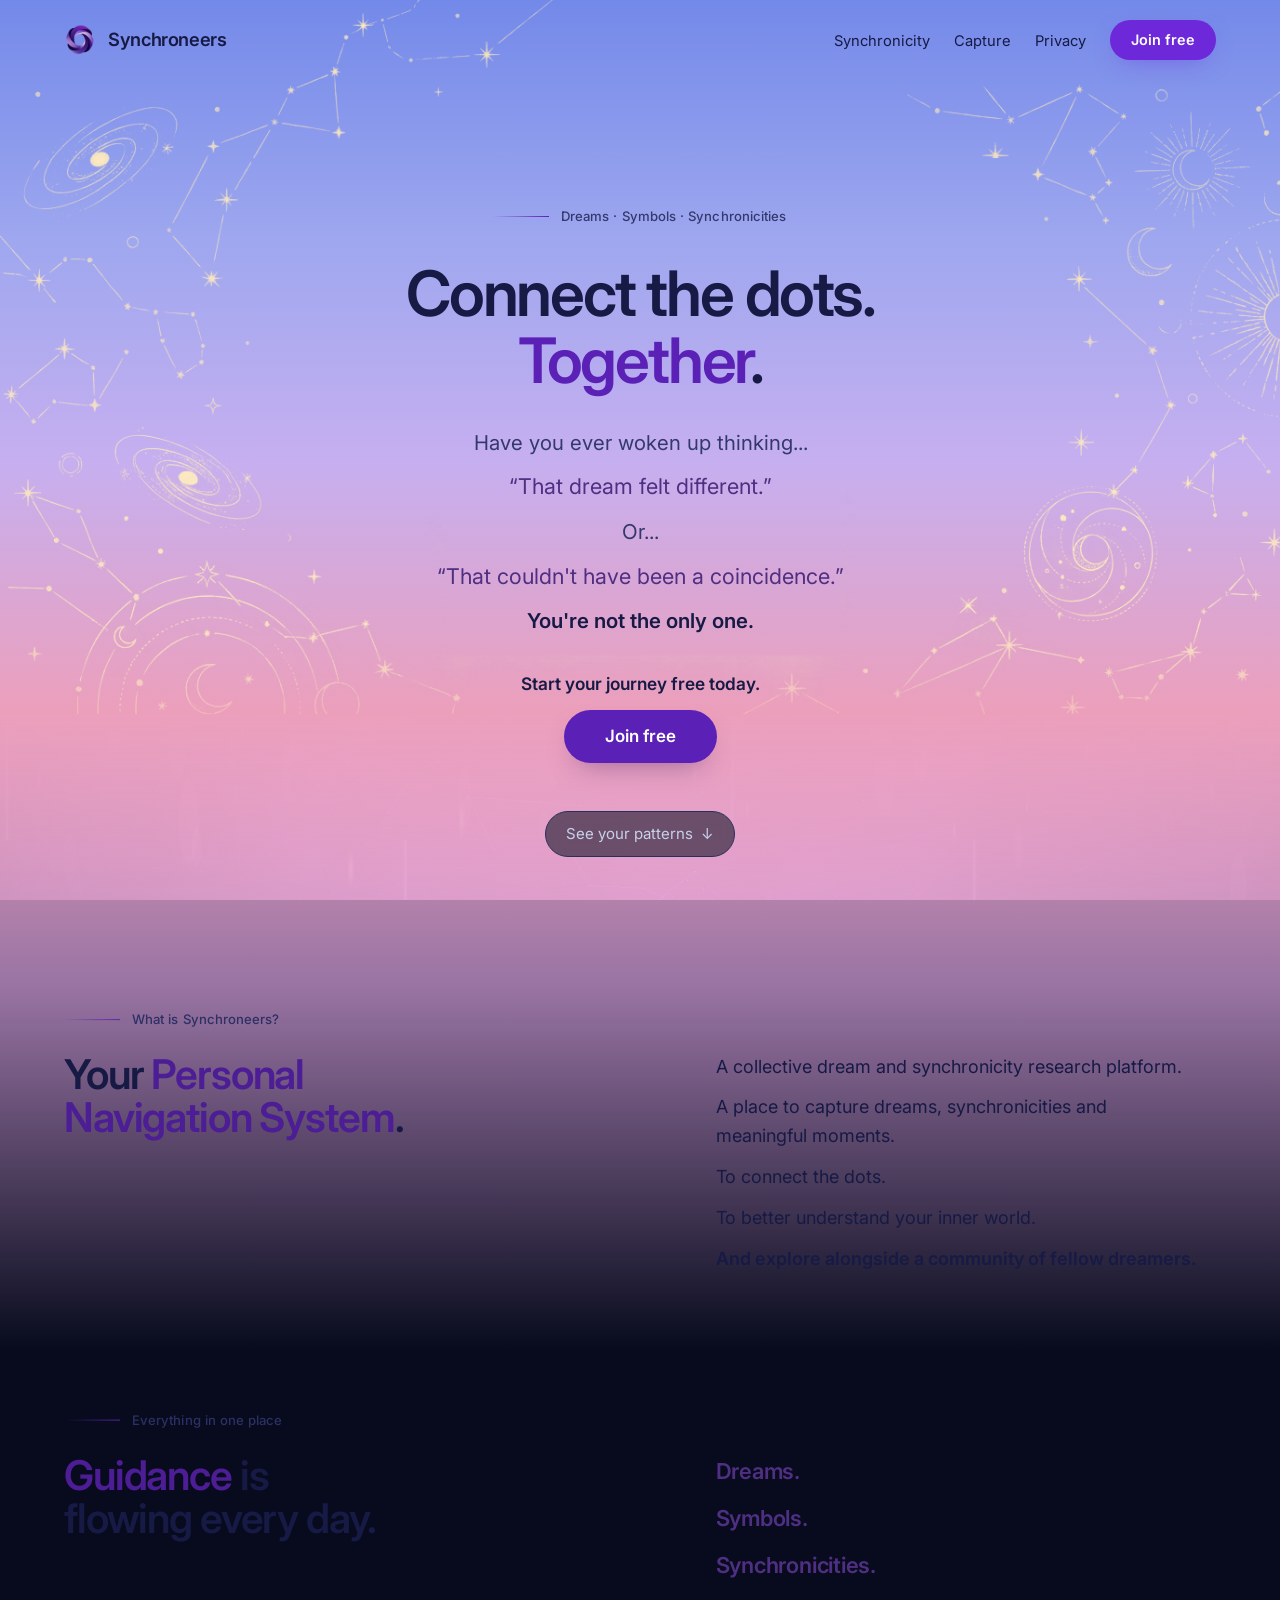
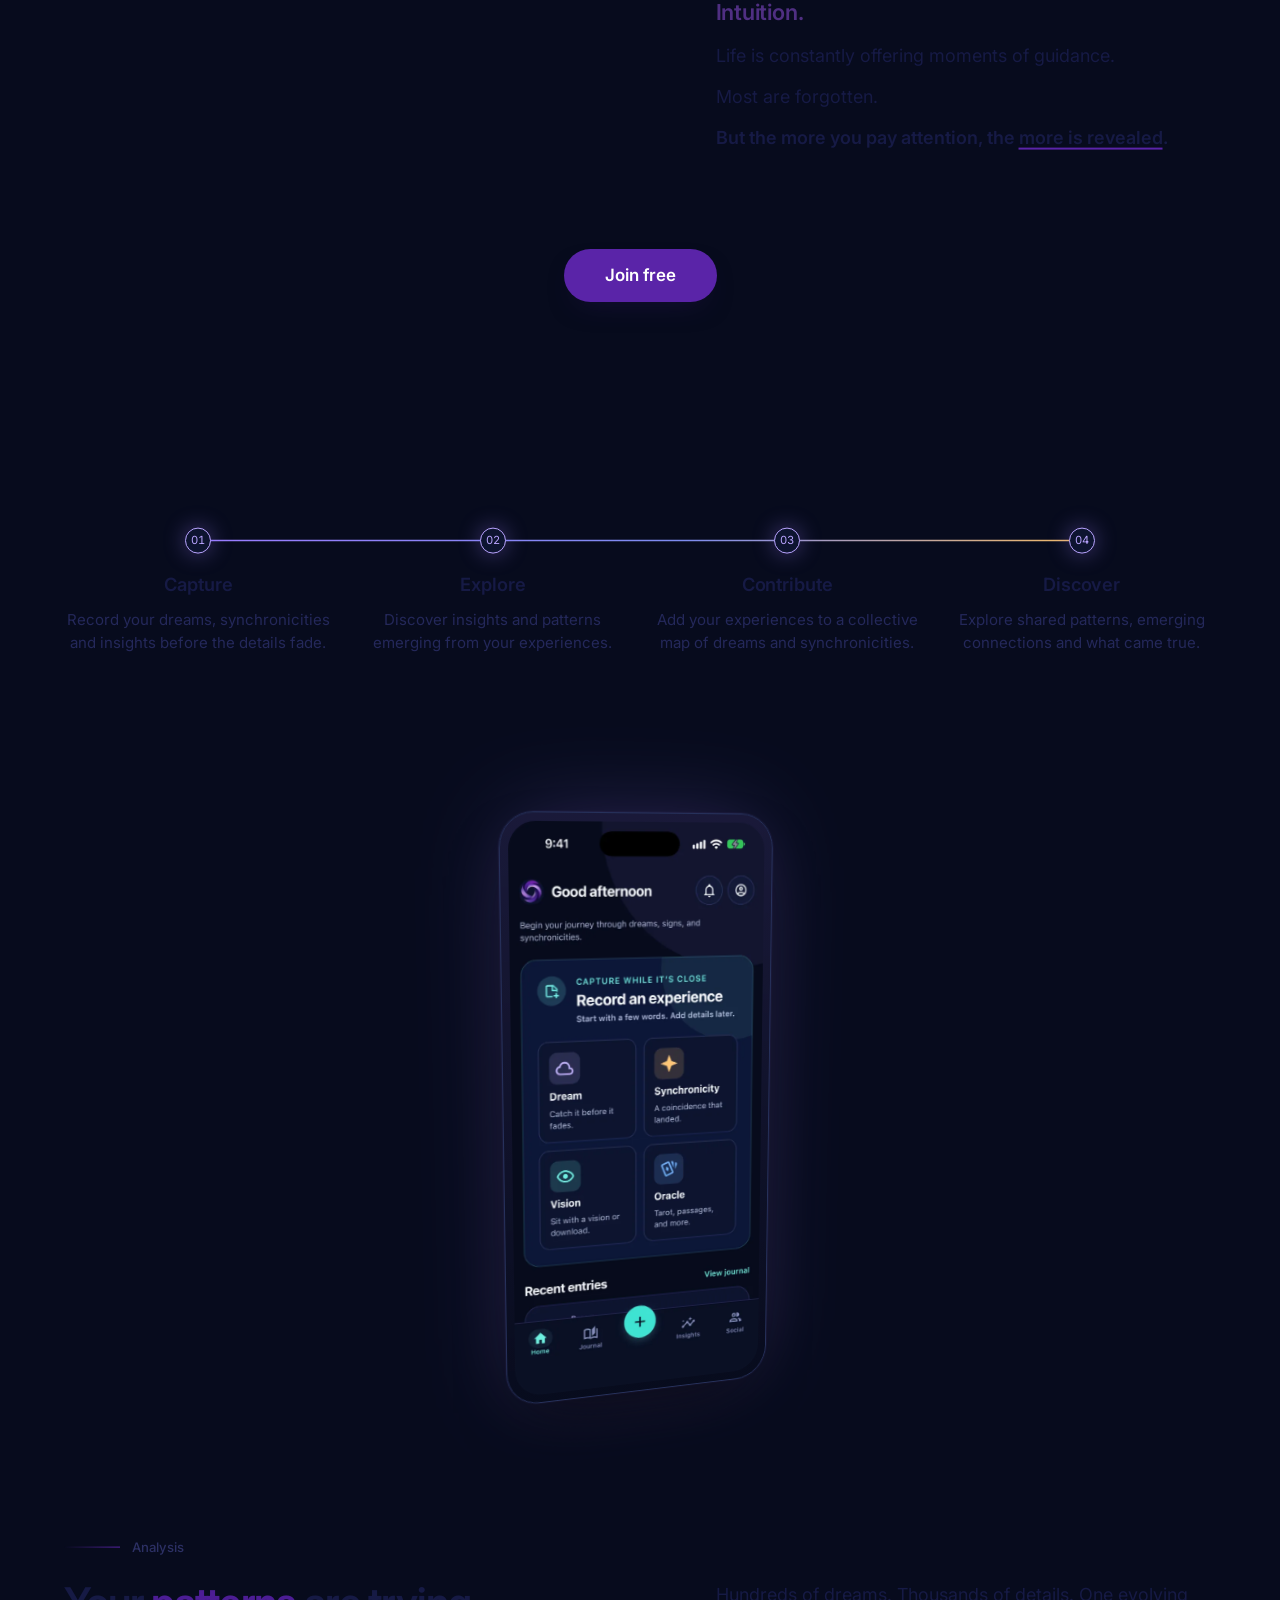
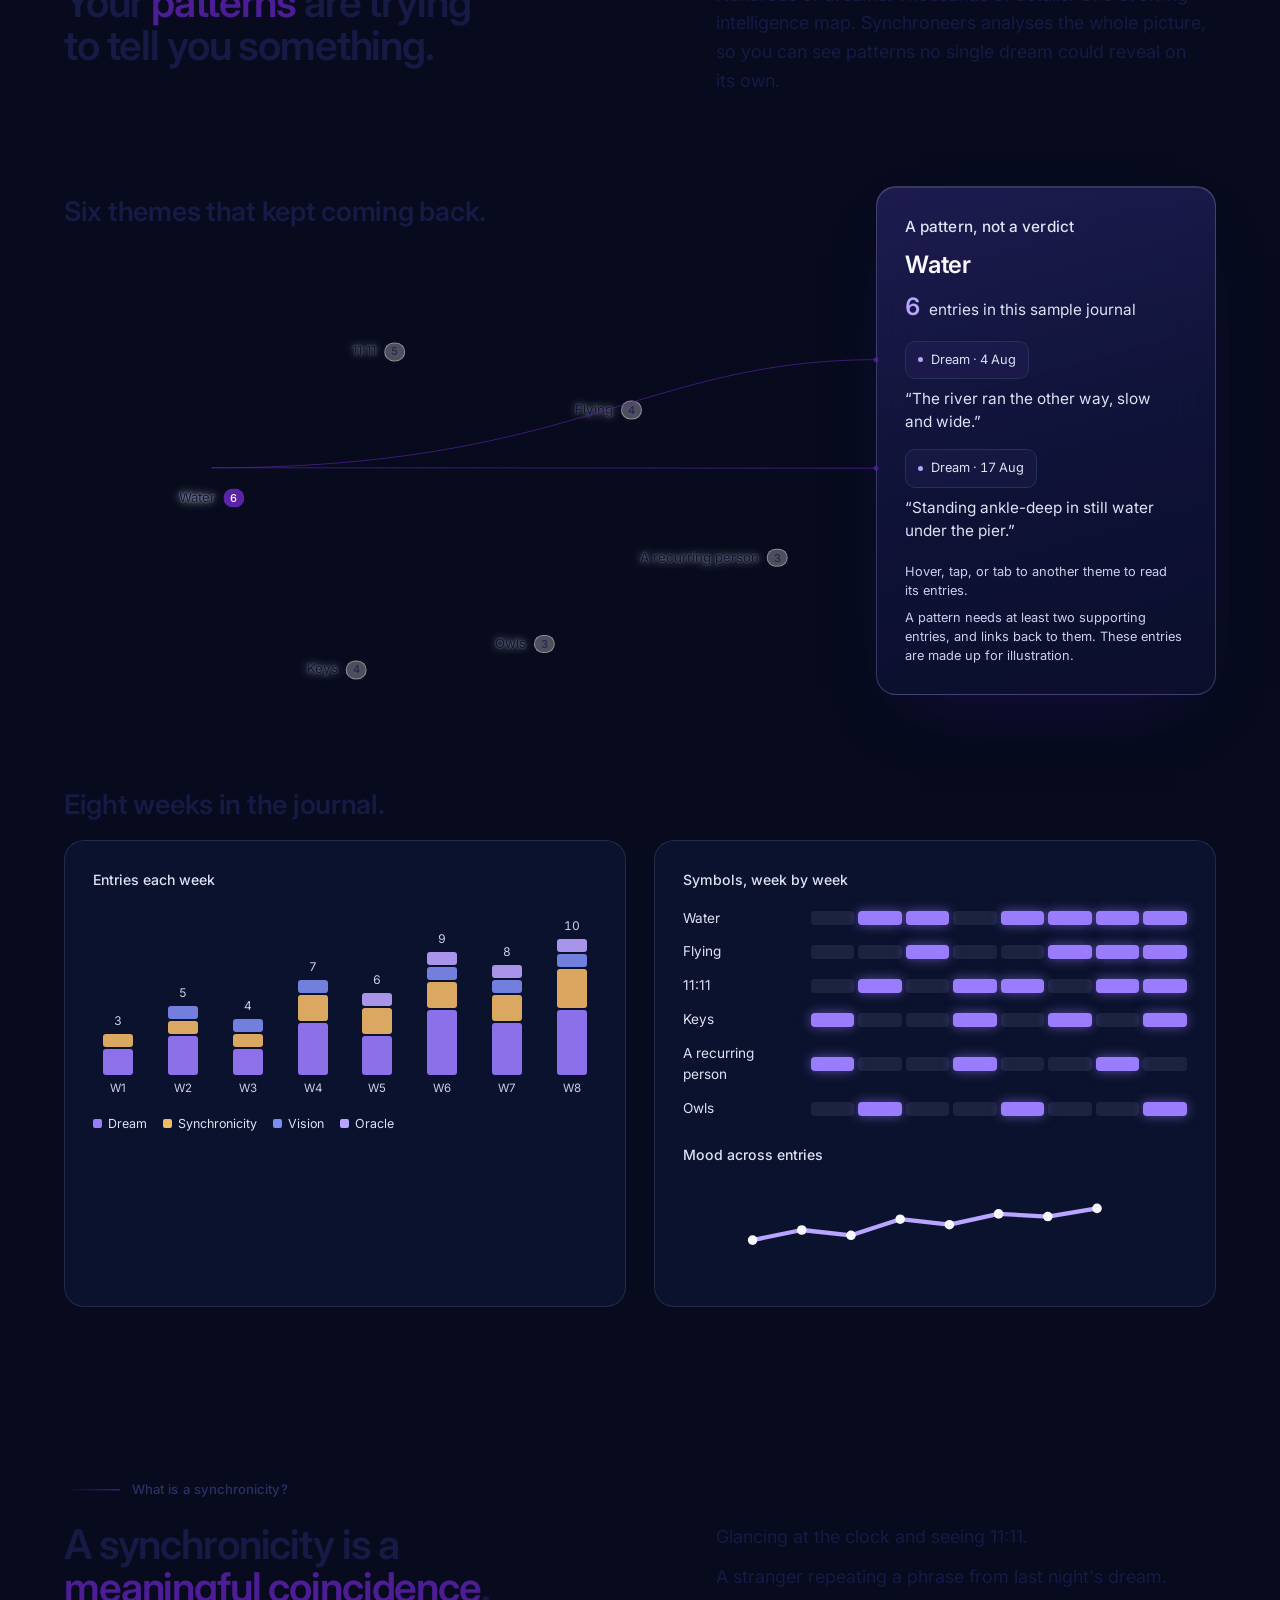
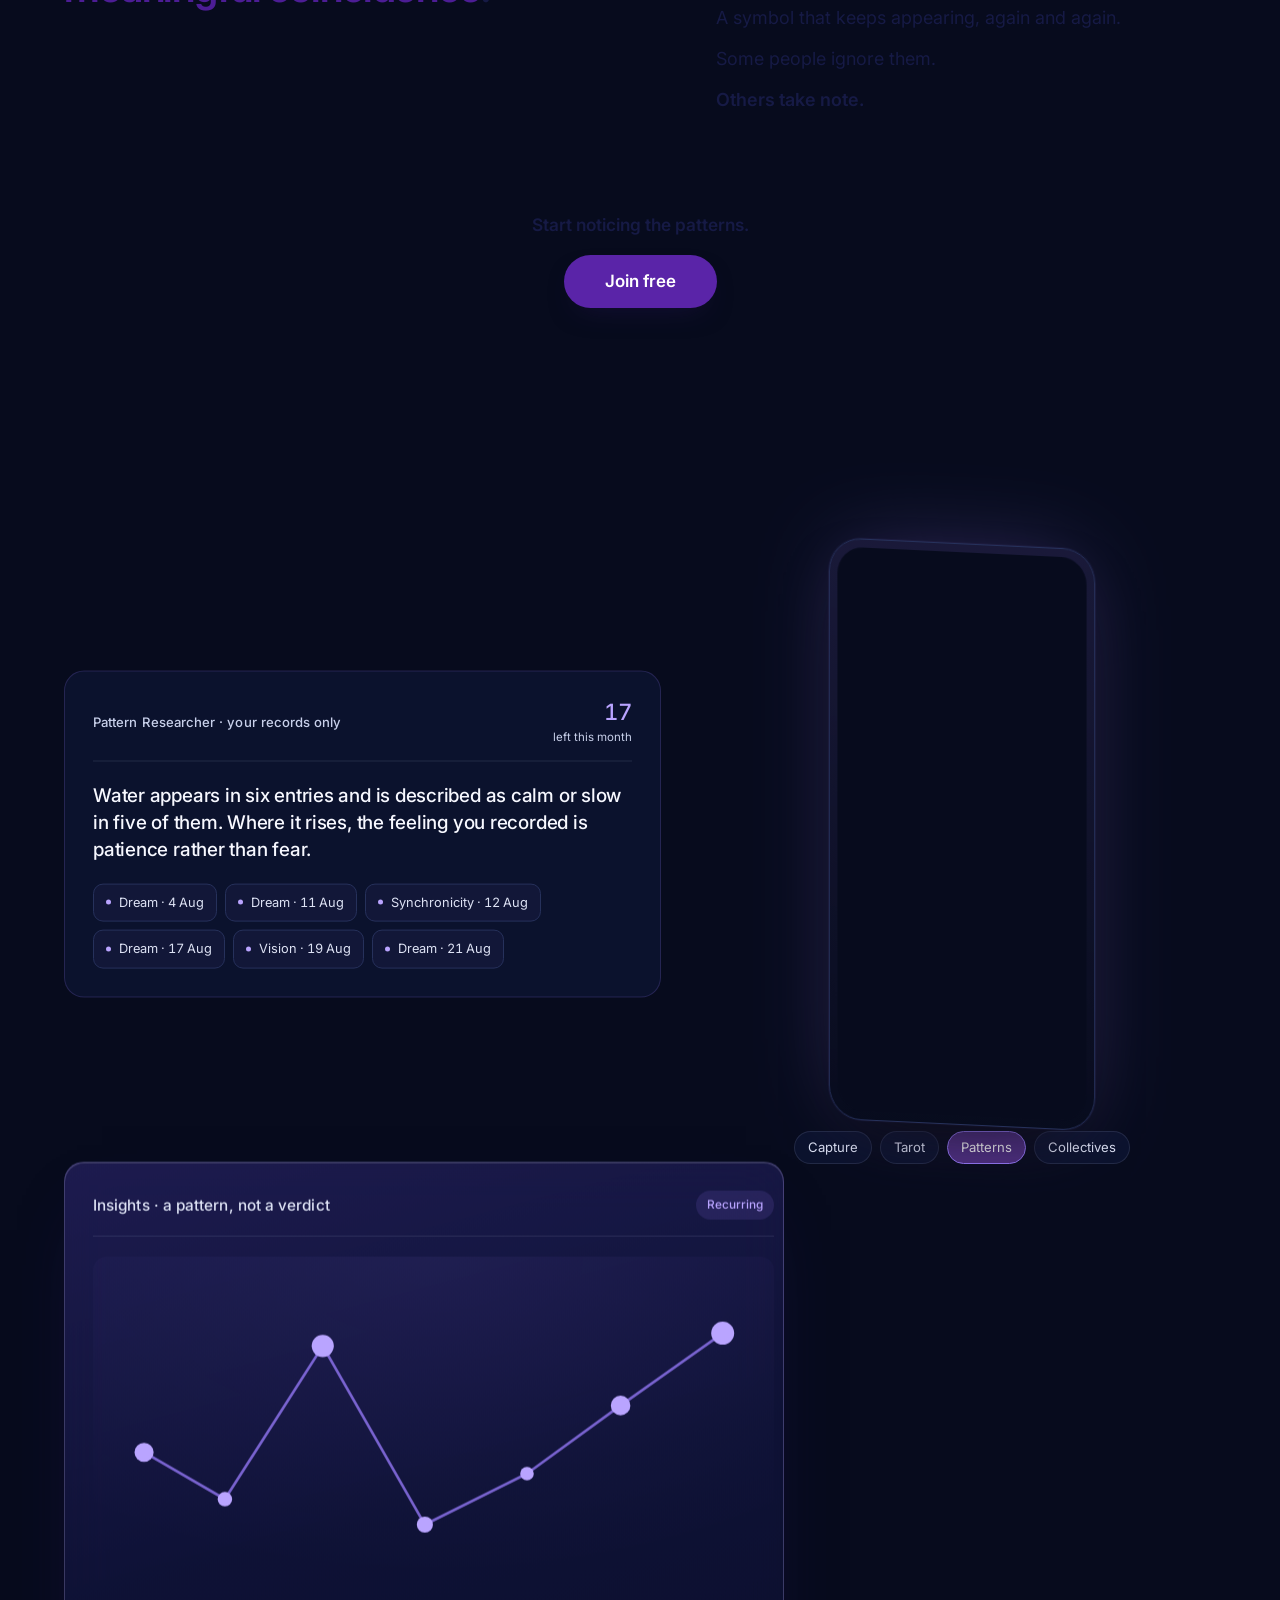
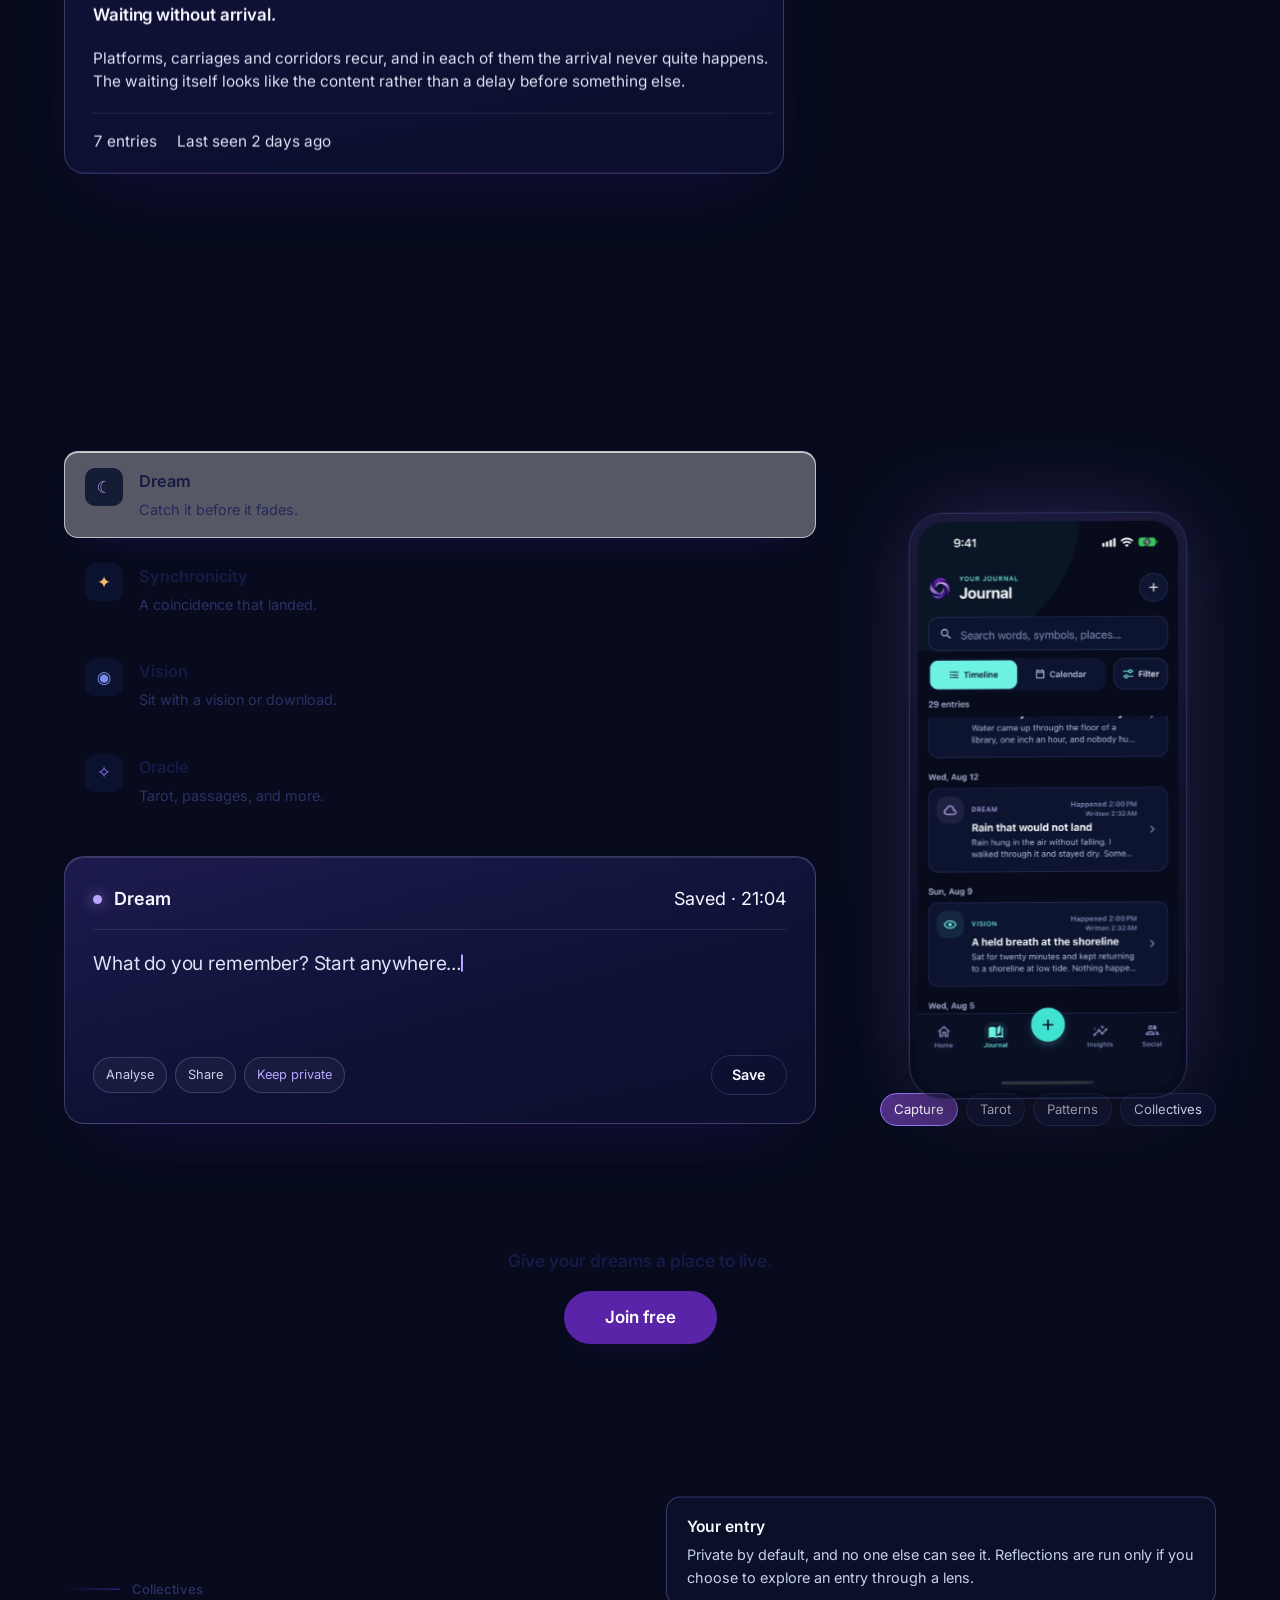
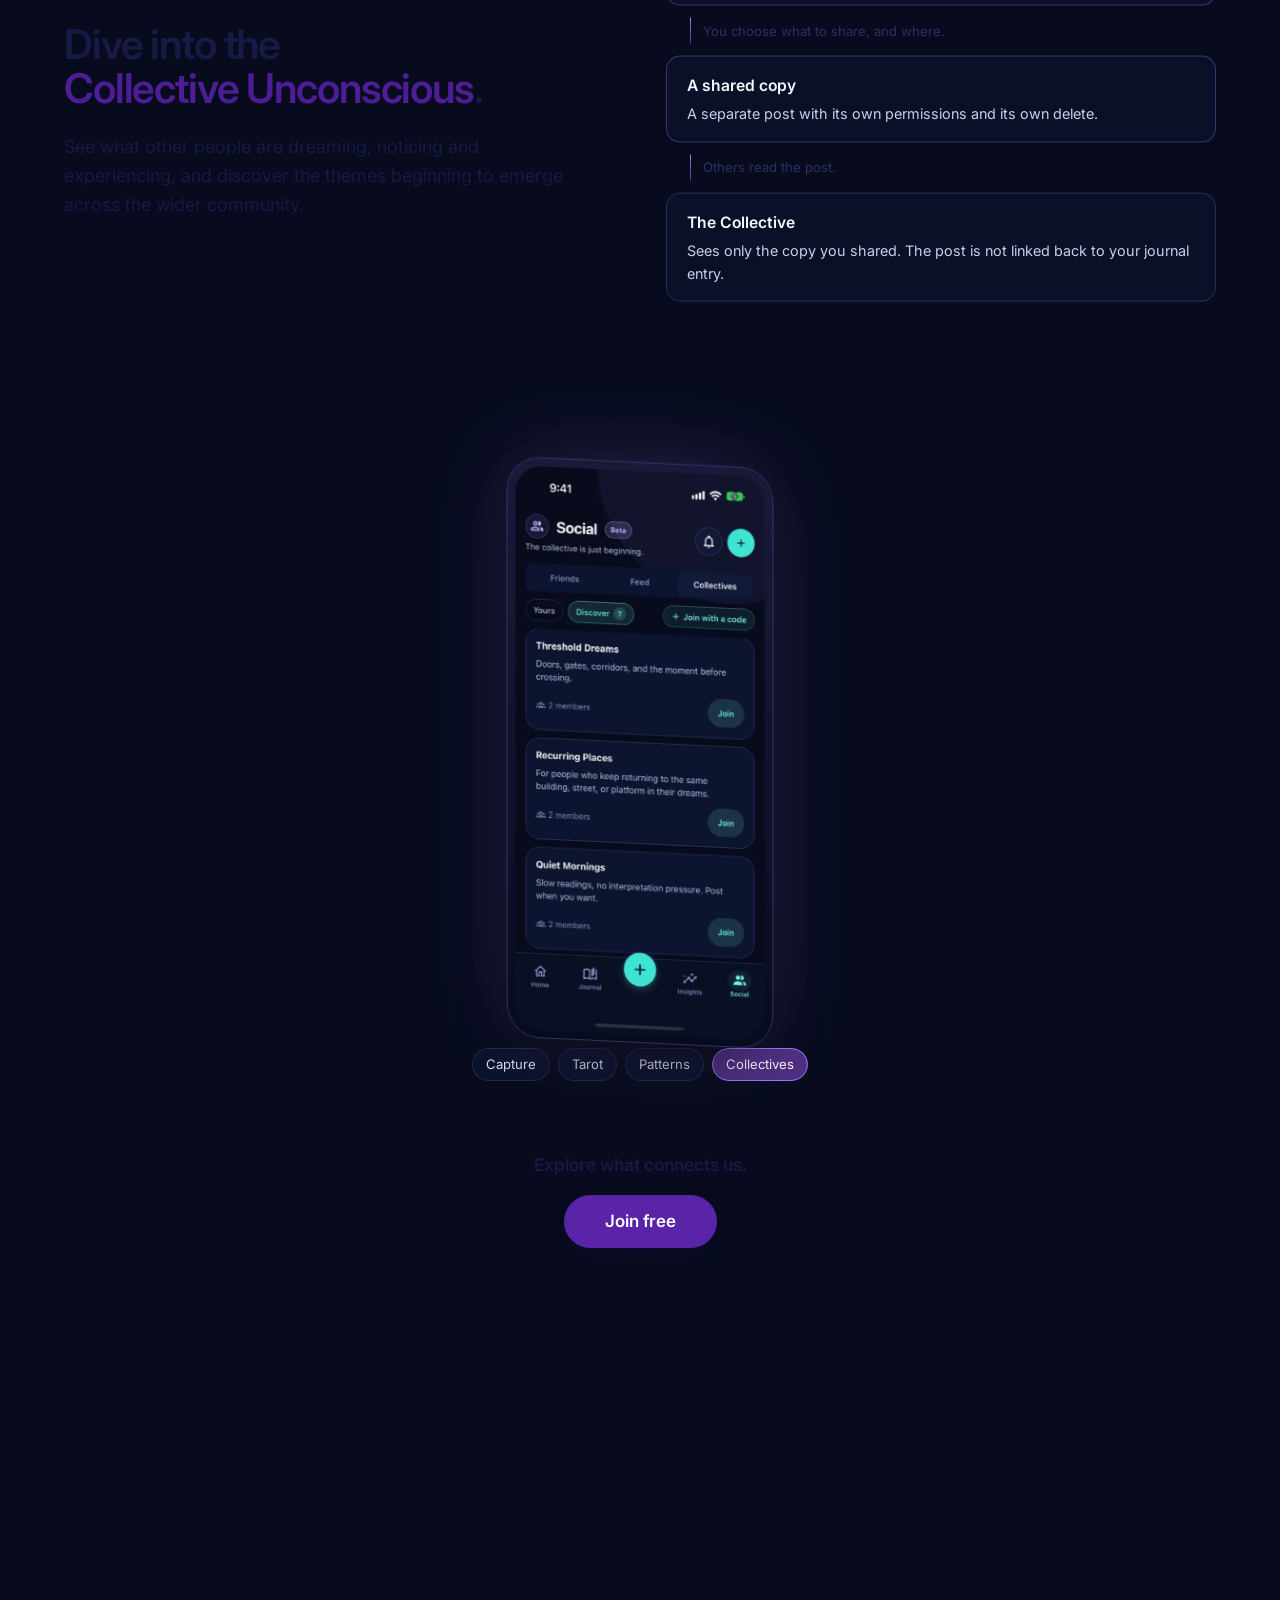
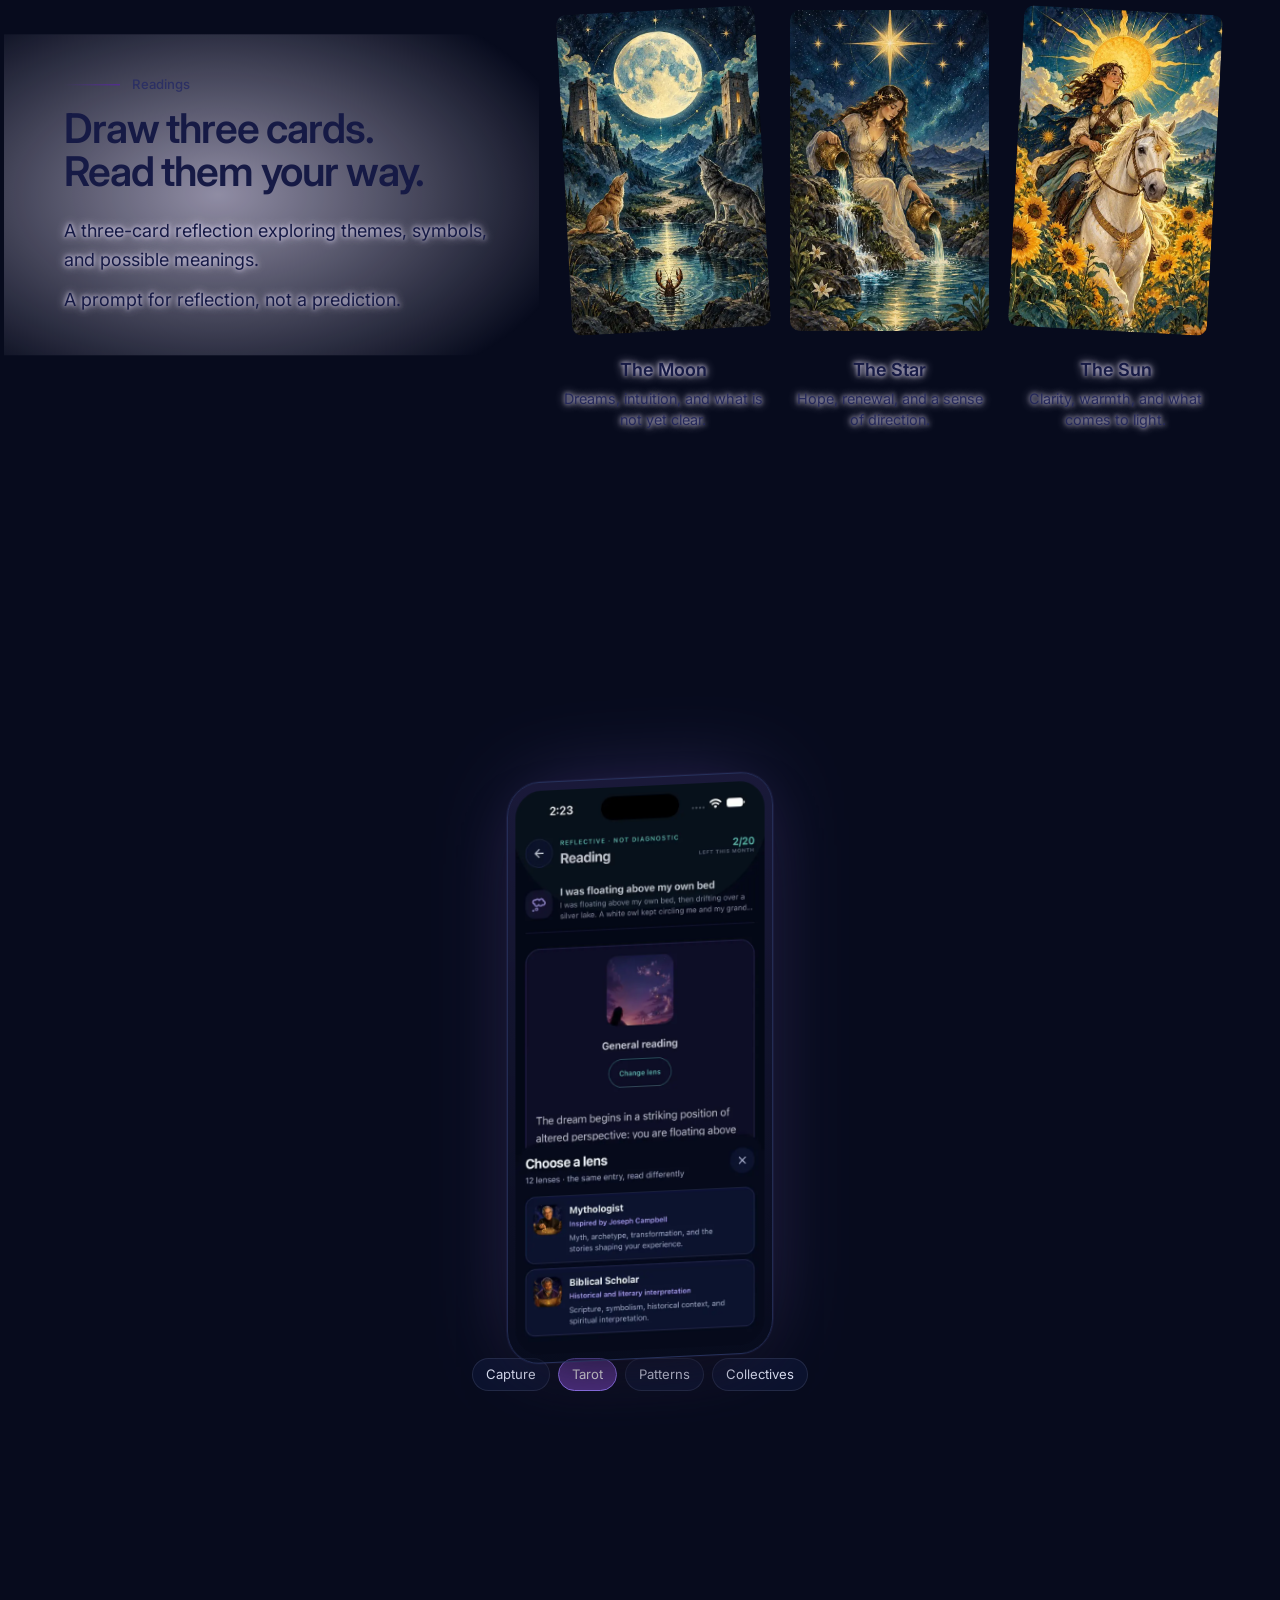
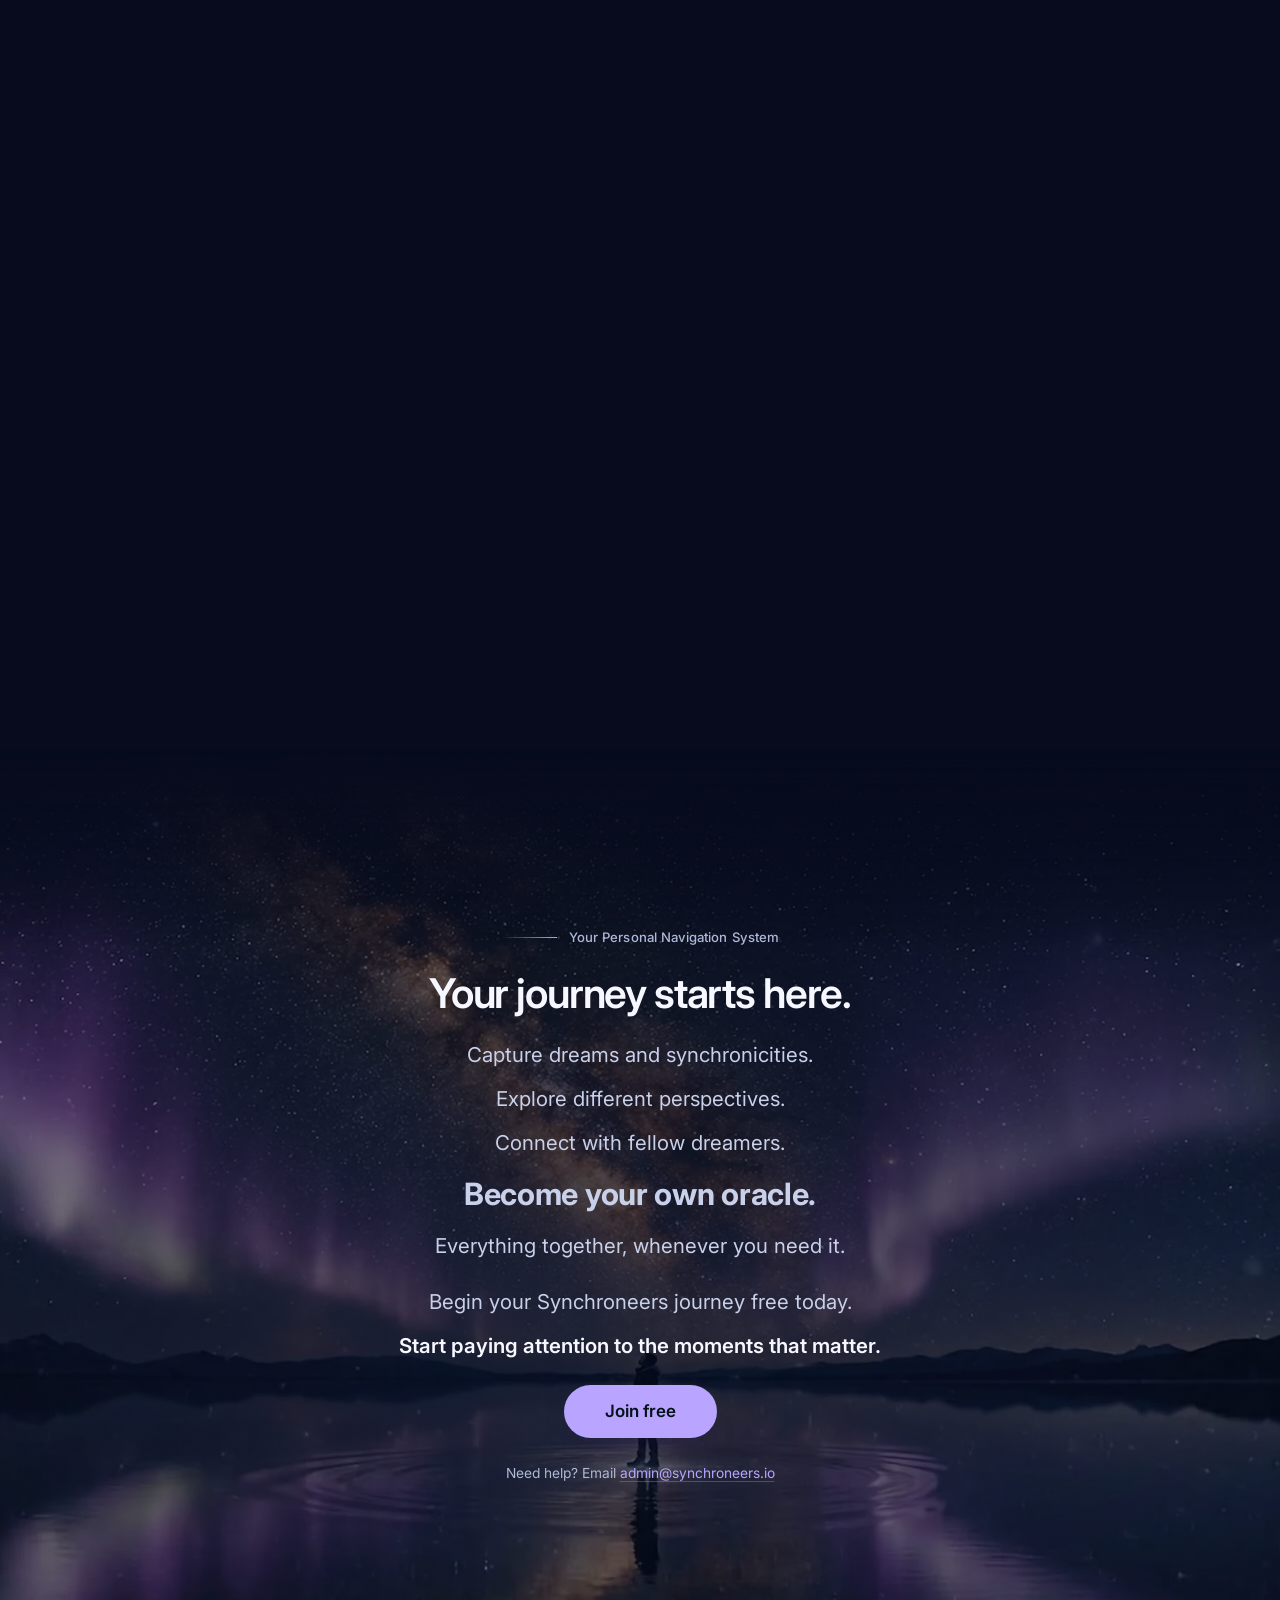
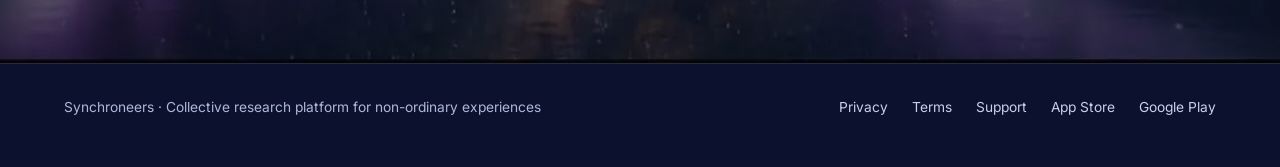
==== commit 9184548c: "version screenshot URLs and rename Start free to Join free" ====
--- a/index.html
+++ b/index.html
@@ -103,7 +103,7 @@
           </ul>
         </nav>
         <a class="btn btn--primary btn--sm" data-store-cta href="https://apps.apple.com/app/id6751279447"
-          >Start free</a
+          >Join free</a
         >
       </header>
 
@@ -128,7 +128,7 @@
 
             <div class="hero-actions">
               <p class="hero-actions__line">Start your journey free today.</p>
-              <a class="btn btn--primary btn--start" data-store-cta href="https://apps.apple.com/app/id6751279447">Start free</a>
+              <a class="btn btn--primary btn--start" data-store-cta href="https://apps.apple.com/app/id6751279447">Join free</a>
             </div>
           </div>
 
@@ -177,7 +177,7 @@
             </div>
           </div>
           <div class="wrap section-cta reveal">
-            <a class="btn btn--primary btn--start" data-store-cta href="https://apps.apple.com/app/id6751279447">Start free</a>
+            <a class="btn btn--primary btn--start" data-store-cta href="https://apps.apple.com/app/id6751279447">Join free</a>
           </div>
         </section>
 
@@ -234,7 +234,7 @@
             <div class="showcase__art reveal" data-delay="2">
               <figure class="shot">
                 <img
-                  src="assets/app/01-home.webp"
+                  src="assets/app/01-home.webp?v=20261110"
                   alt="The app's home screen: record an experience through four kinds of experience: dream, synchronicity, vision, and oracle."
                   width="640"
                   height="1391"
@@ -403,7 +403,7 @@
           </div>
           <div class="wrap section-cta reveal">
             <p class="section-cta__line">Start noticing the patterns.</p>
-            <a class="btn btn--primary btn--start" data-store-cta href="https://apps.apple.com/app/id6751279447">Start free</a>
+            <a class="btn btn--primary btn--start" data-store-cta href="https://apps.apple.com/app/id6751279447">Join free</a>
           </div>
         </section>
 
@@ -433,7 +433,7 @@
               <div class="showcase__art reveal" data-delay="1">
                 <figure class="shot" data-phone="patterns">
                   <img
-                    src="assets/app/03-insights-timeline.webp"
+                    src="assets/app/03-insights-timeline.webp?v=20261110"
                     alt="The Insights screen: entries counted by kind, and a timeline placing each one against the moon's phase."
                     width="640"
                     height="1391"
@@ -600,7 +600,7 @@
               <div class="showcase__art reveal" data-delay="2">
                 <figure class="shot" data-phone="capture">
                   <img
-                    src="assets/app/04-journal.webp"
+                    src="assets/app/04-journal.webp?v=20261110"
                     alt="The journal: entries on a timeline, each tagged by kind, with the time it happened and the time it was written."
                     width="640"
                     height="1391"
@@ -613,7 +613,7 @@
           </div>
           <div class="wrap section-cta reveal">
             <p class="section-cta__line">Give your dreams a place to live.</p>
-            <a class="btn btn--primary btn--start" data-store-cta href="https://apps.apple.com/app/id6751279447">Start free</a>
+            <a class="btn btn--primary btn--start" data-store-cta href="https://apps.apple.com/app/id6751279447">Join free</a>
           </div>
         </section>
 
@@ -659,7 +659,7 @@
             <div class="showcase__art reveal" data-delay="2">
               <figure class="shot" data-phone="collectives">
                 <img
-                  src="assets/app/02-follow-filled-heart.webp"
+                  src="assets/app/02-follow-filled-heart.webp?v=20261110"
                   alt="The Collectives tab: groups to discover, each with a short description, its member count and a Join button."
                   width="640"
                   height="1391"
@@ -671,7 +671,7 @@
           </div>
           <div class="wrap section-cta reveal">
             <p class="section-cta__line">Explore what connects us.</p>
-            <a class="btn btn--primary btn--start" data-store-cta href="https://apps.apple.com/app/id6751279447">Start free</a>
+            <a class="btn btn--primary btn--start" data-store-cta href="https://apps.apple.com/app/id6751279447">Join free</a>
           </div>
         </section>
 
@@ -740,7 +740,7 @@
             <div class="showcase__art reveal tarot-shot">
               <figure class="shot" data-phone="tarot">
                 <img
-                  src="assets/app/08-tarot.webp"
+                  src="assets/app/08-tarot.webp?v=20261110"
                   alt="A three-card tarot draw for a dream: the Queen of Pentacles, the Hermit and the Hanged Man, for what is emerging, hidden and invited."
                   width="640"
                   height="1391"
@@ -788,7 +788,7 @@
             <p>Begin your Synchroneers journey free today.</p>
             <p class="lands">Start paying attention to the moments that matter.</p>
           </div>
-          <a class="btn btn--primary btn--start reveal" data-delay="2" data-store-cta href="https://apps.apple.com/app/id6751279447">Start free</a>
+          <a class="btn btn--primary btn--start reveal" data-delay="2" data-store-cta href="https://apps.apple.com/app/id6751279447">Join free</a>
 
           <p class="closing-support reveal" data-delay="2">
             Need help? Email <a href="mailto:admin@synchroneers.io">admin@synchroneers.io</a>
@@ -796,7 +796,7 @@
         </section>
       </main>
 
-      <!-- Opened by any Start free button on a computer, where there is no one store to send the visitor to. -->
+      <!-- Opened by any Join free button on a computer, where there is no one store to send the visitor to. -->
       <dialog class="store-picker" id="store-picker" aria-labelledby="store-picker-title">
         <h2 id="store-picker-title">Get Synchroneers on your phone.</h2>
         <p>Choose your phone's store.</p>
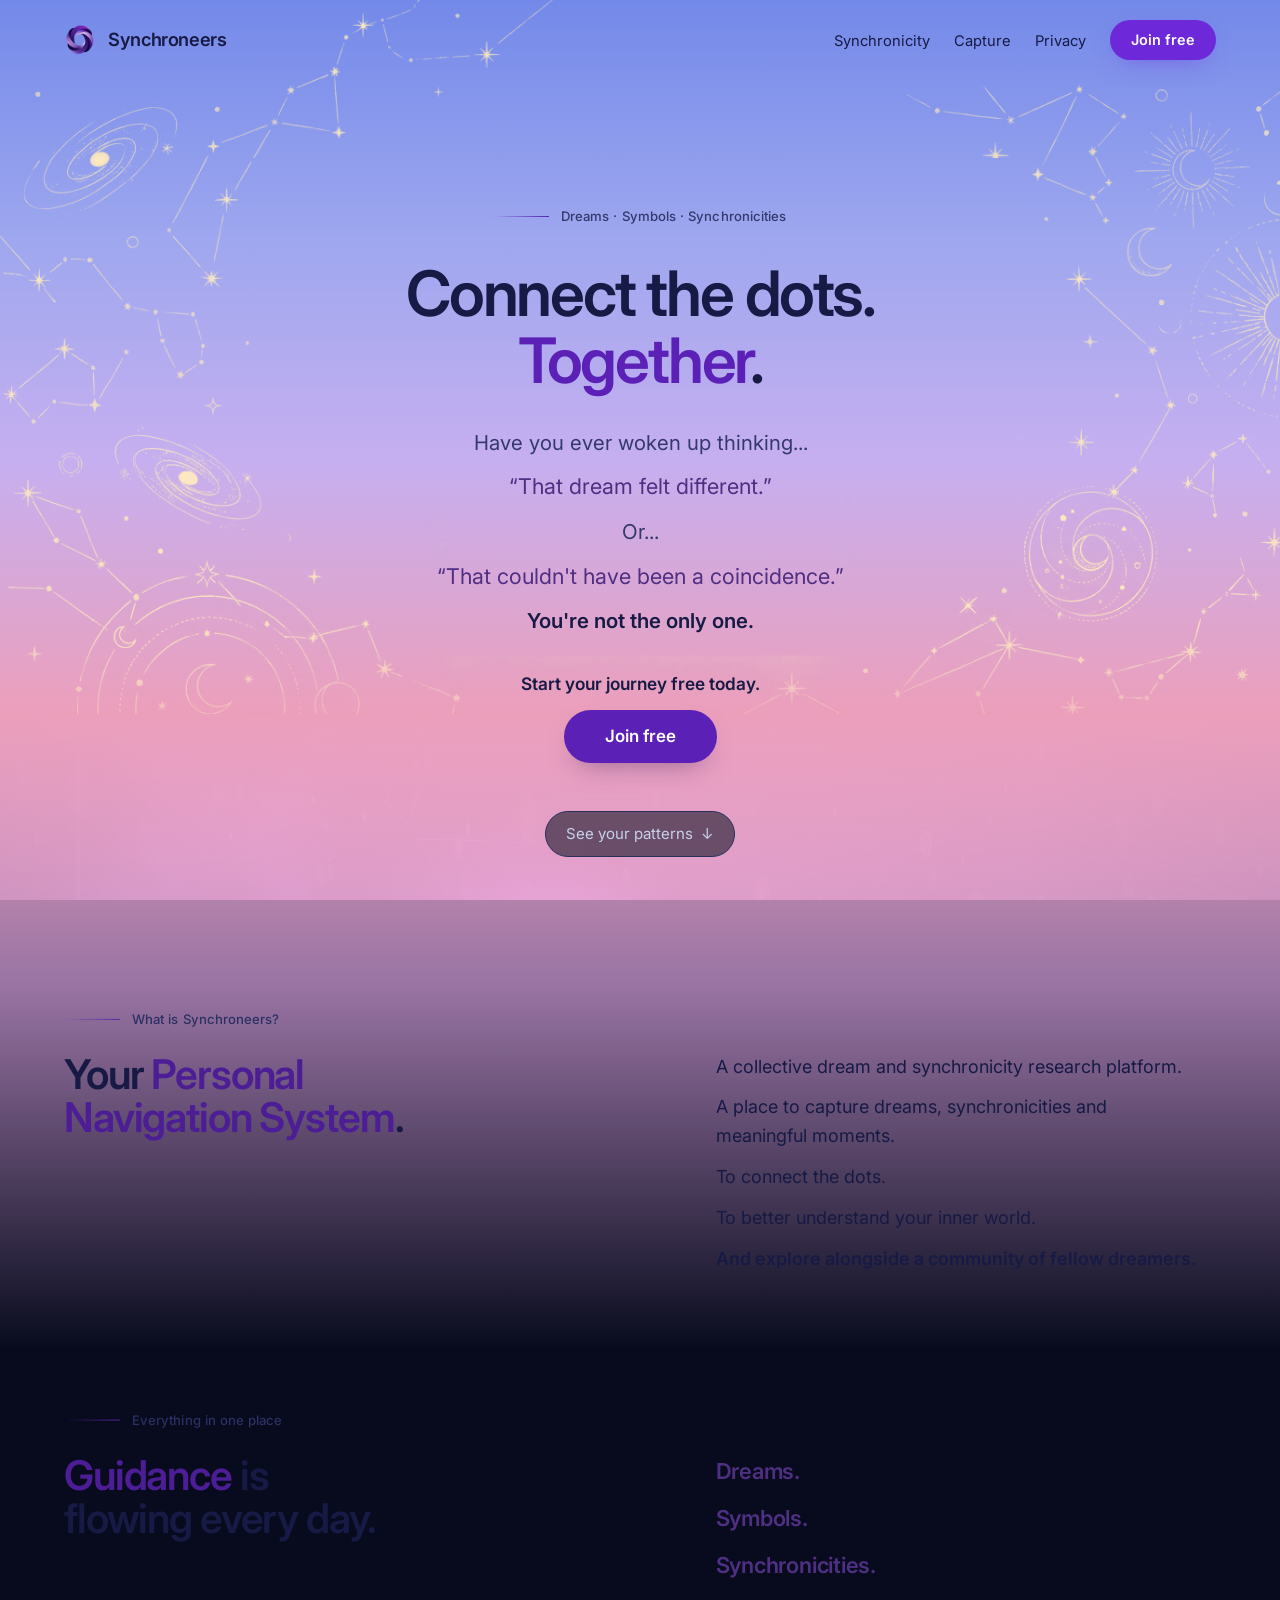
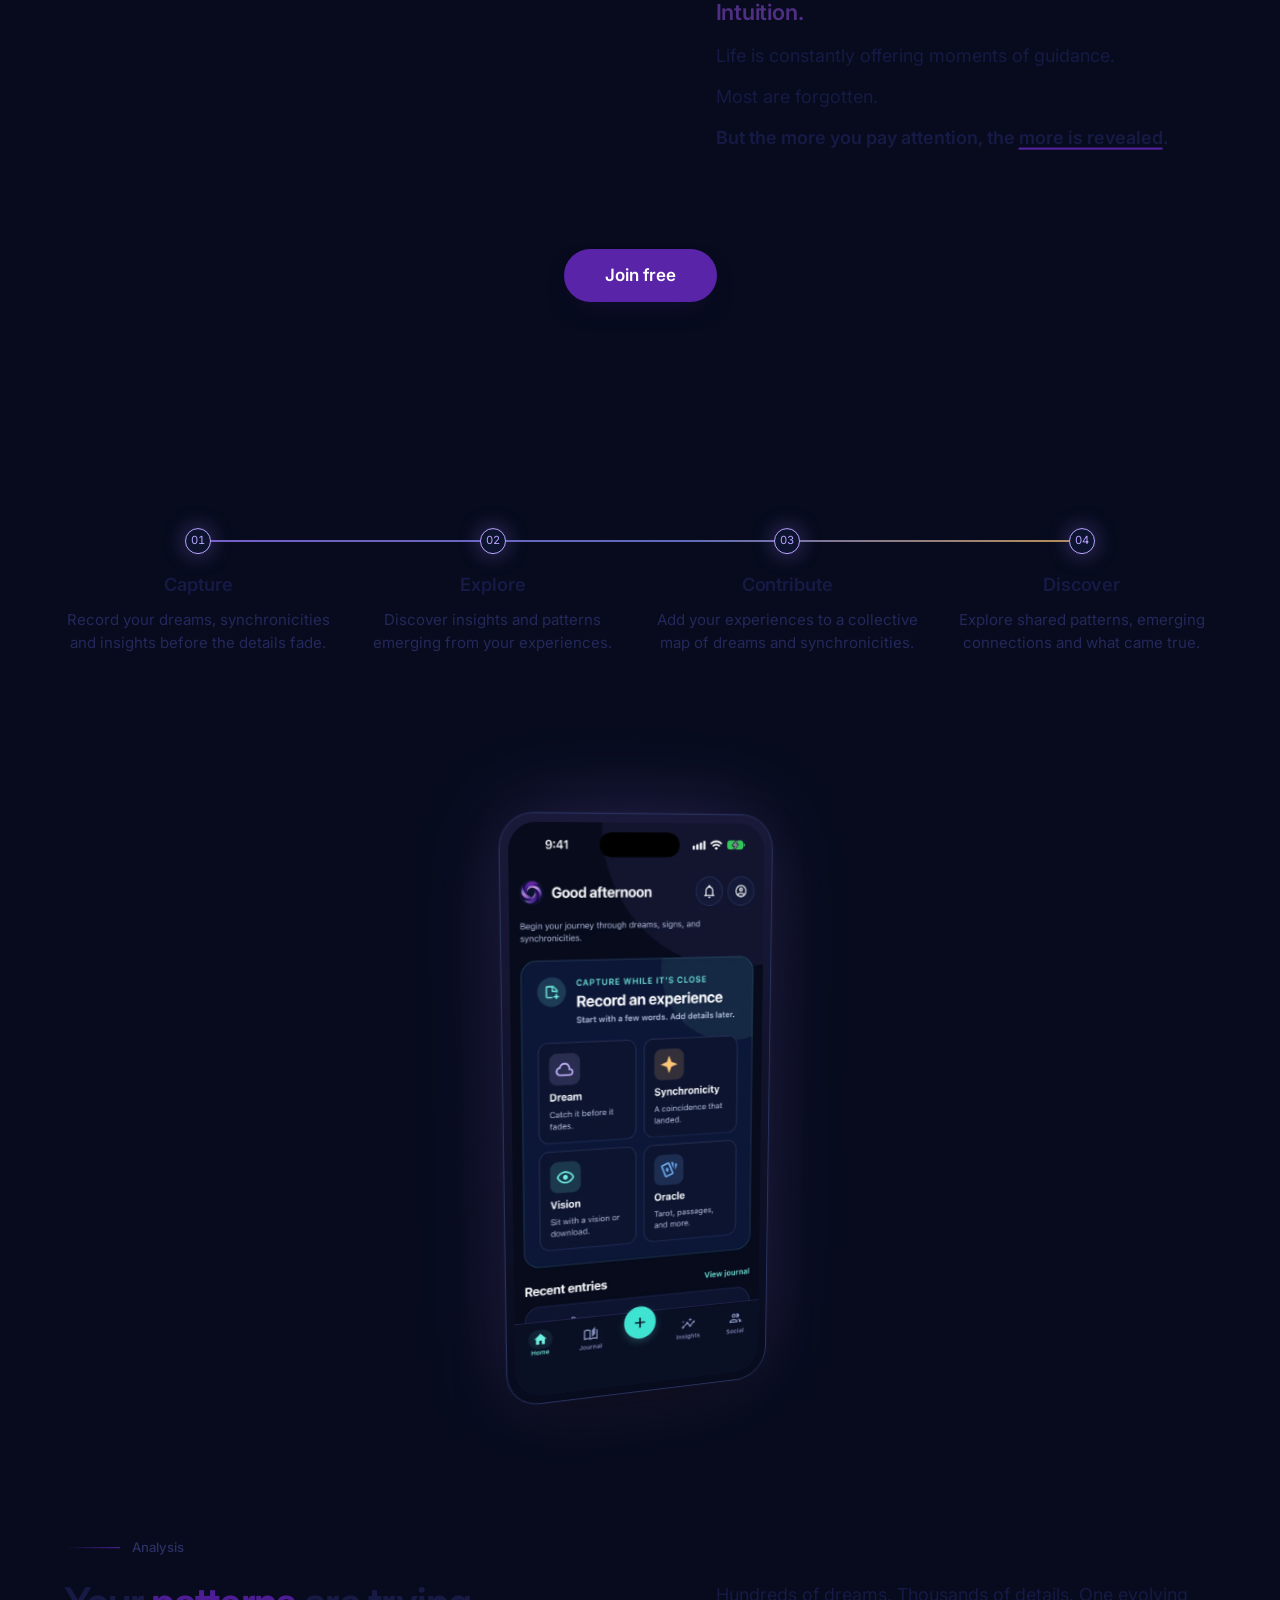
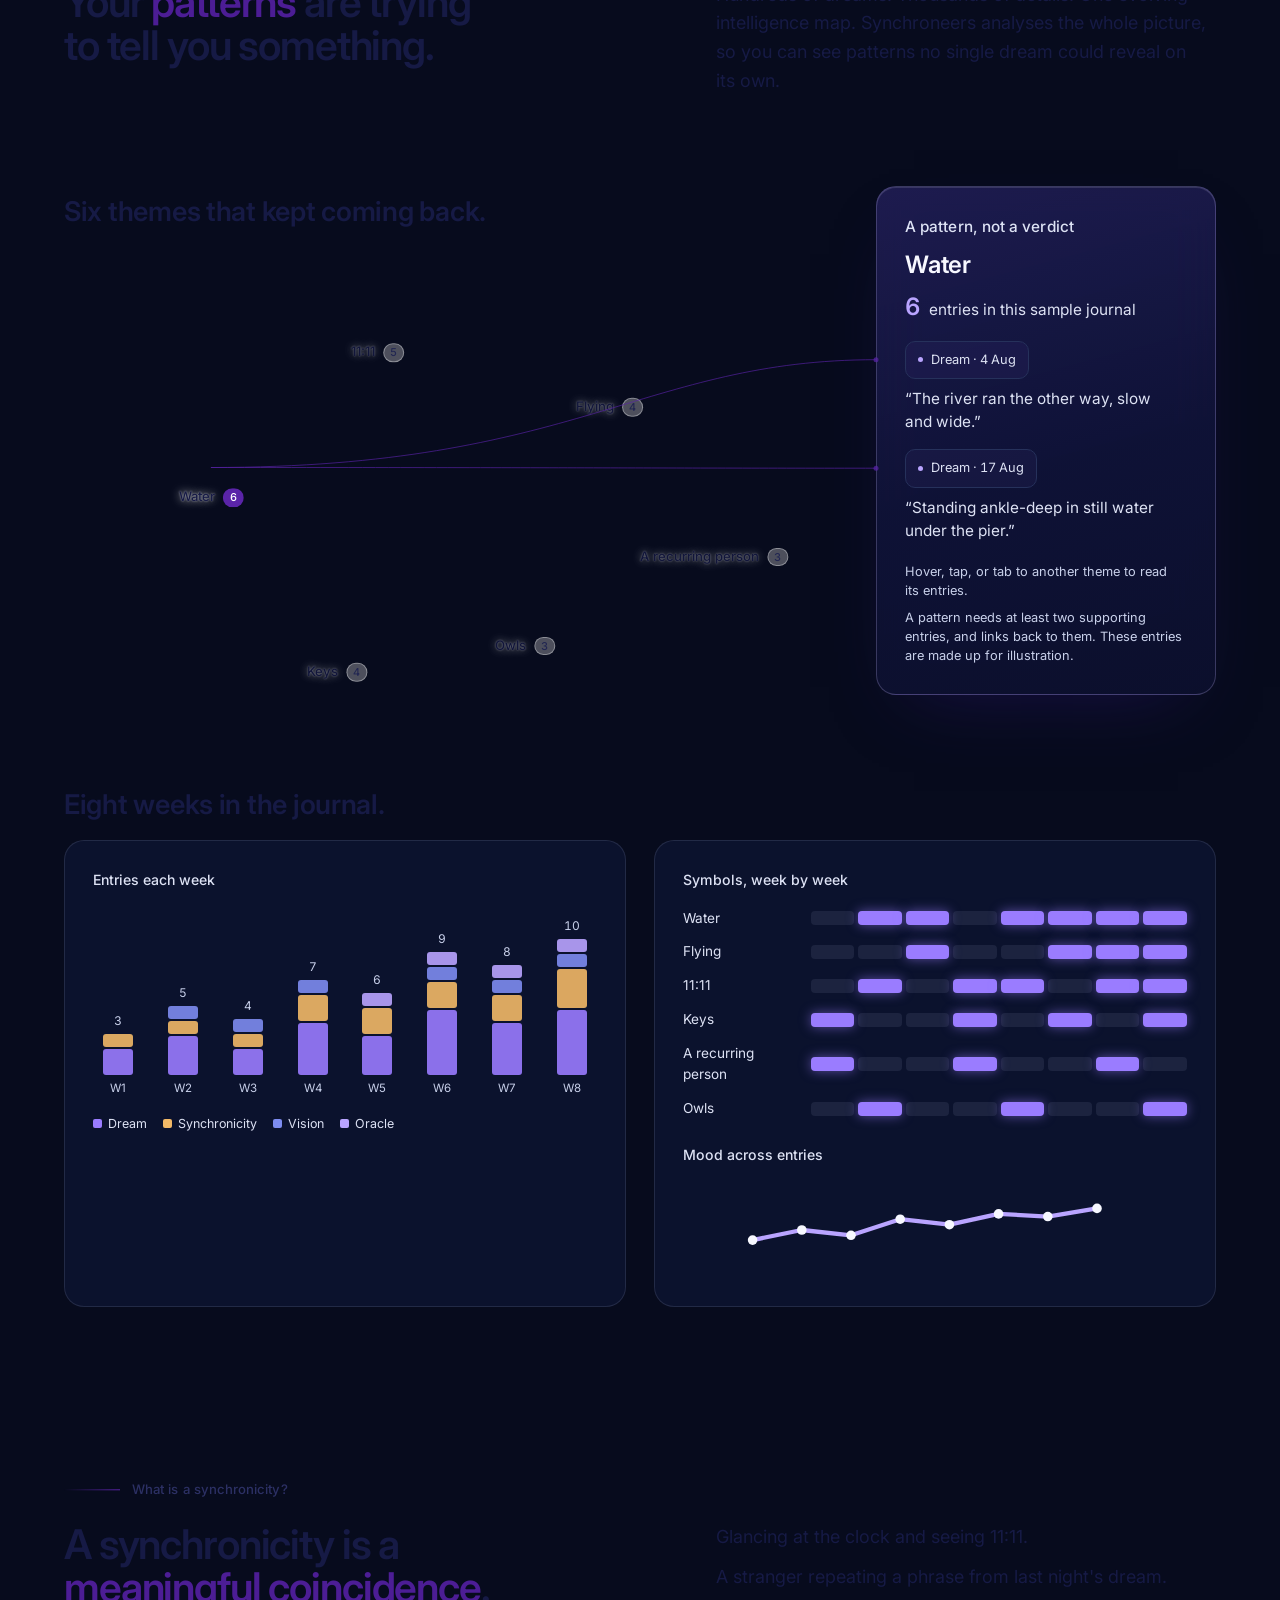
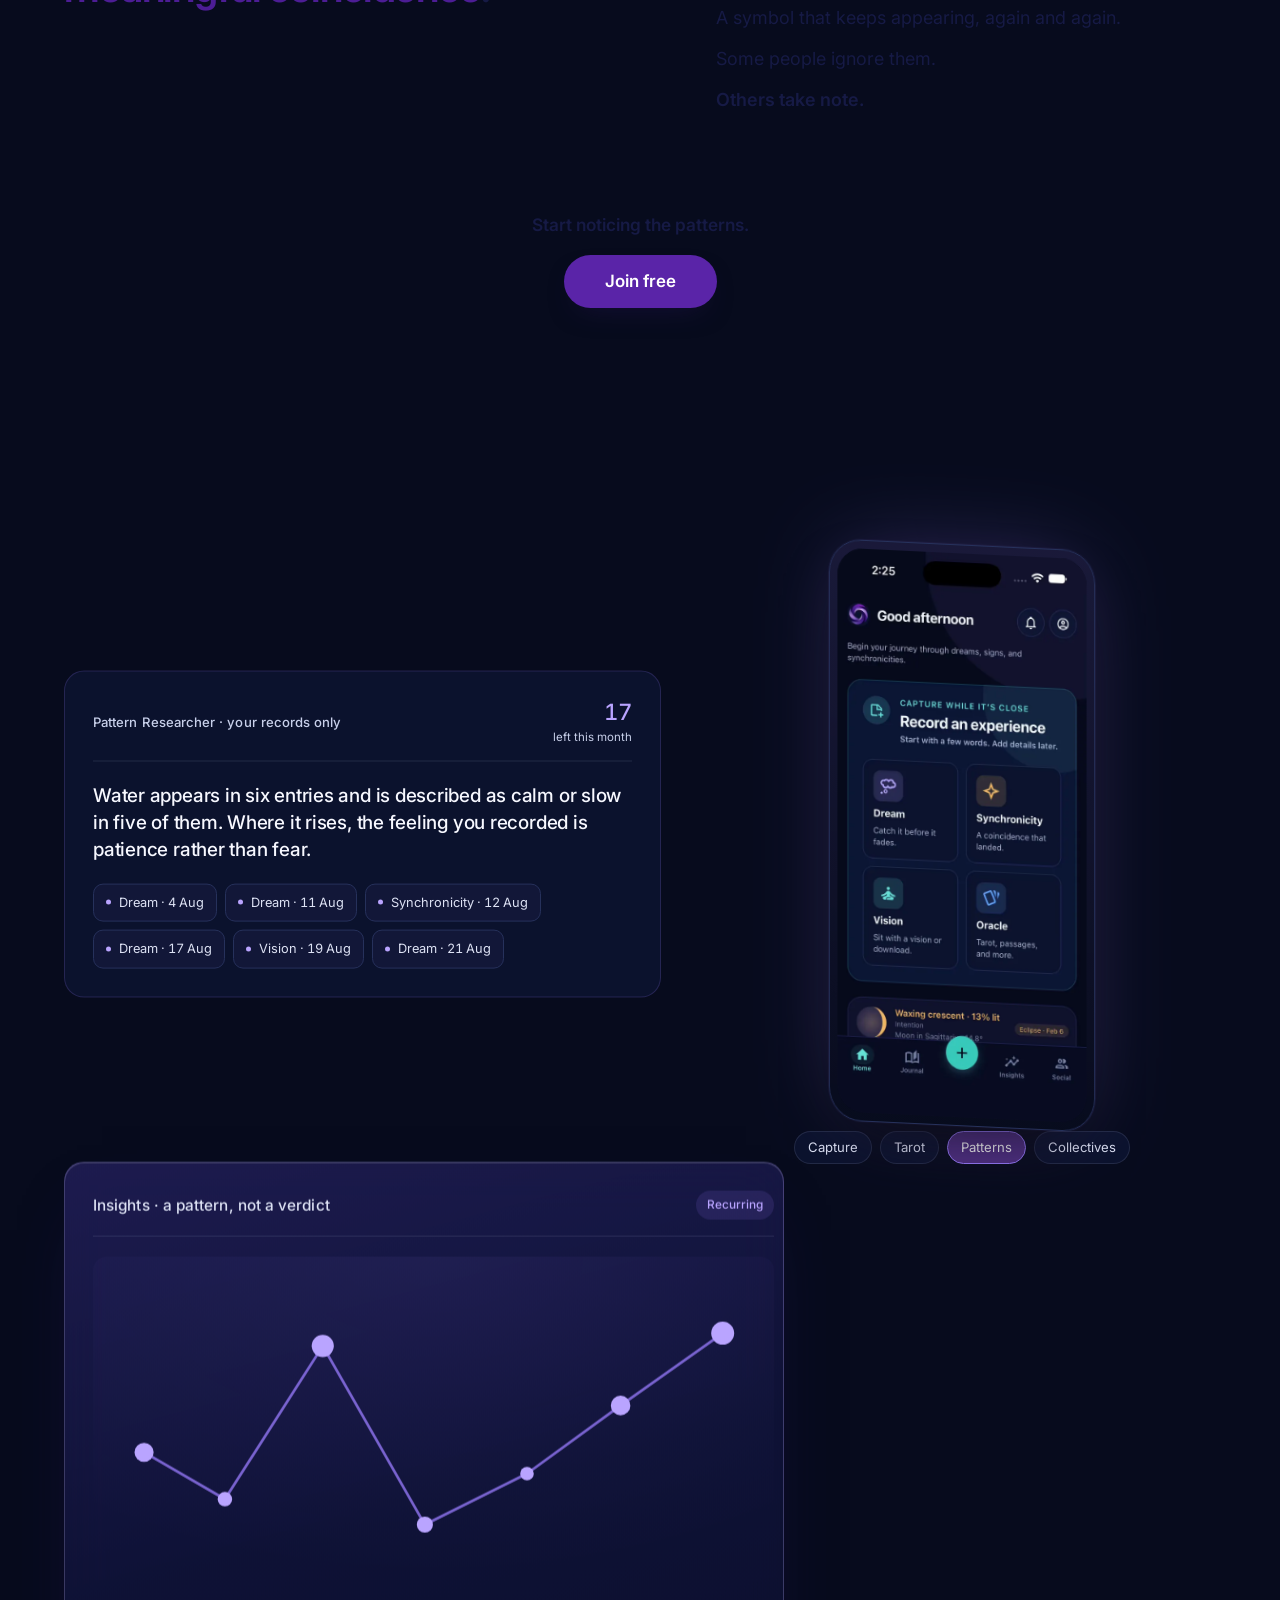
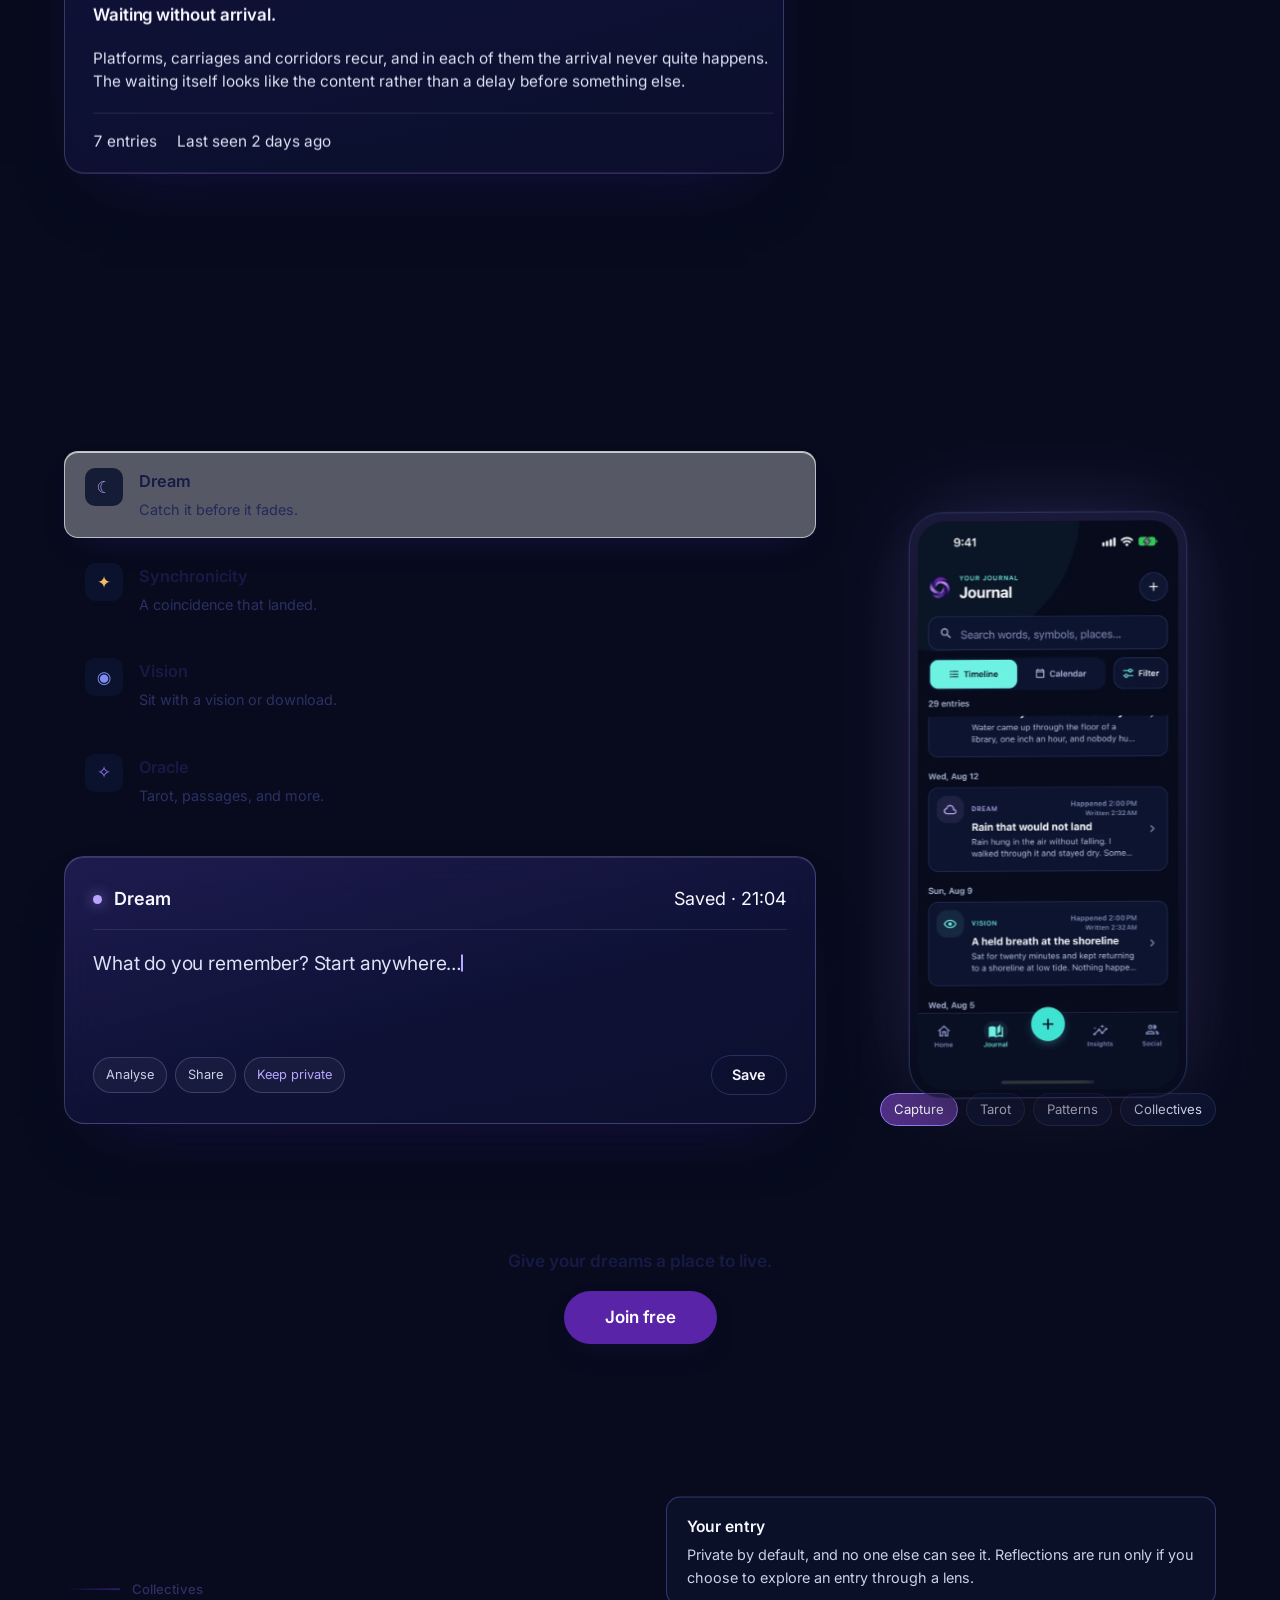
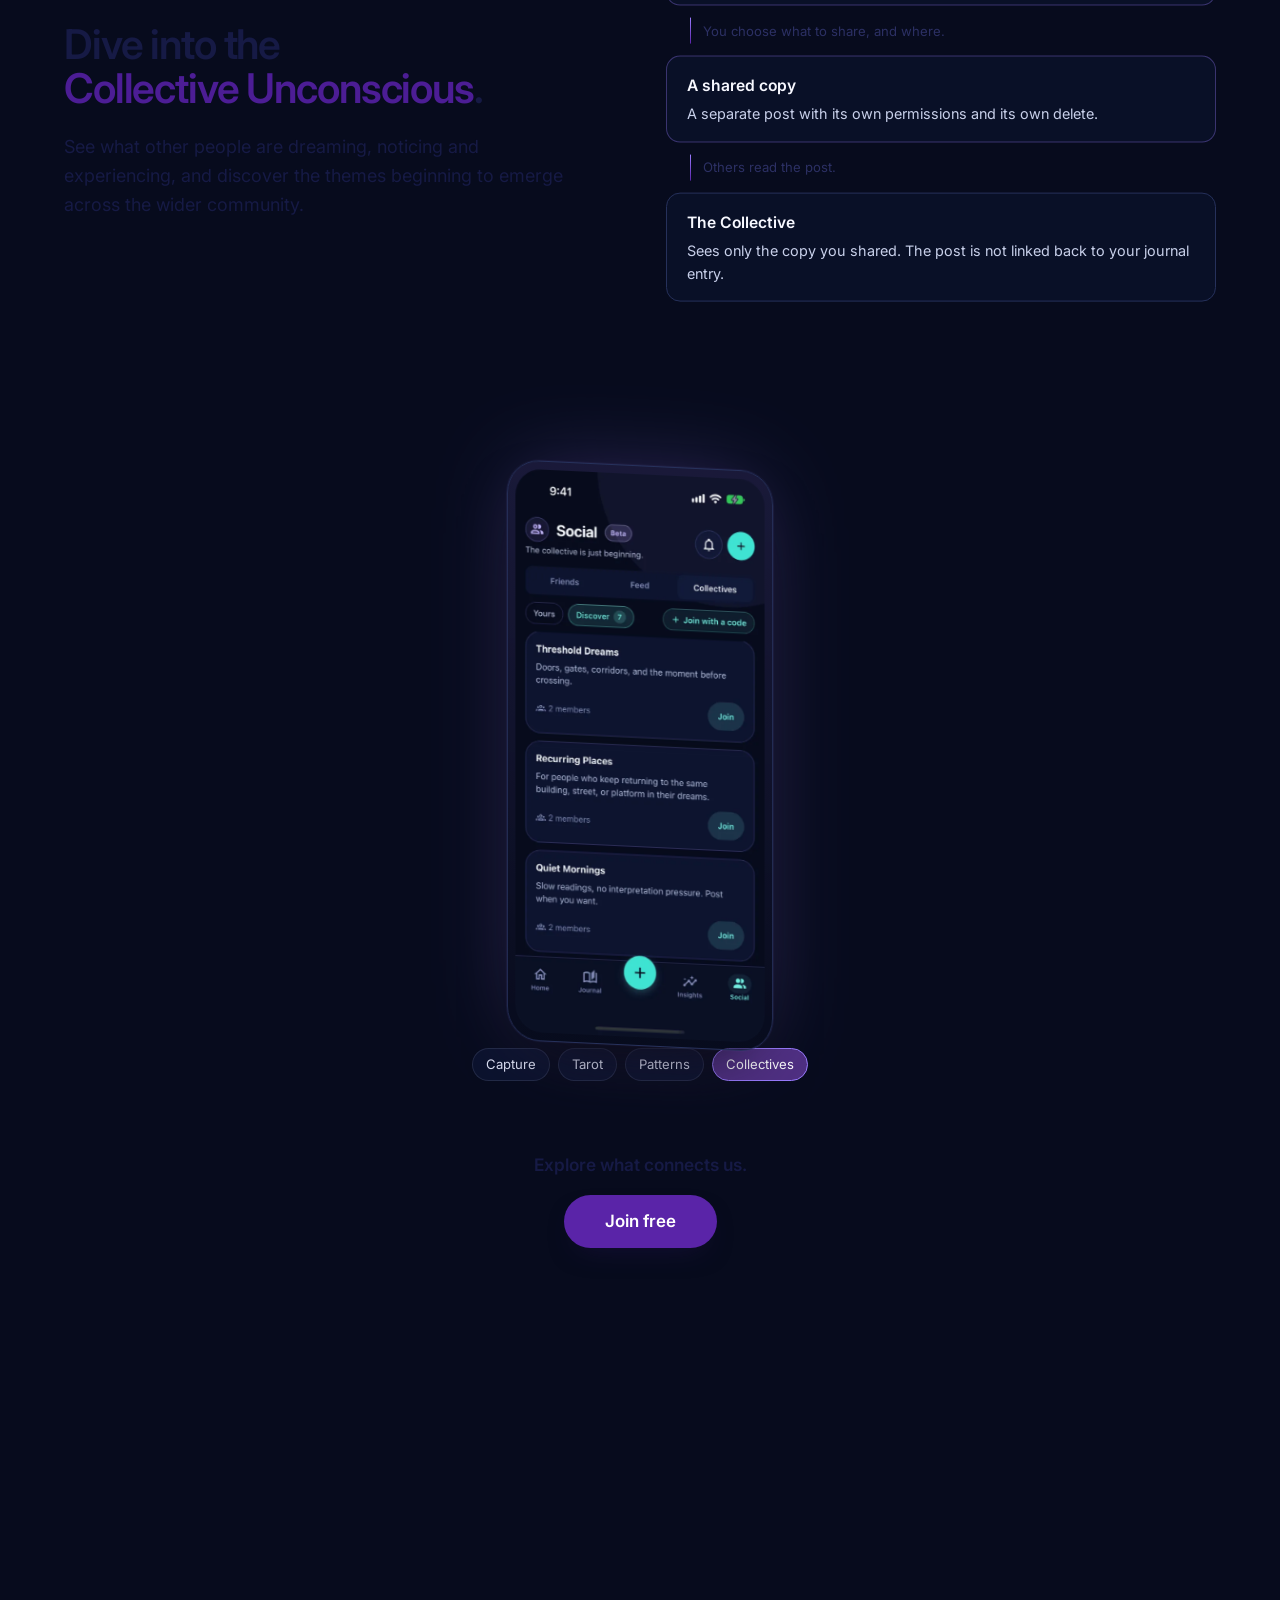
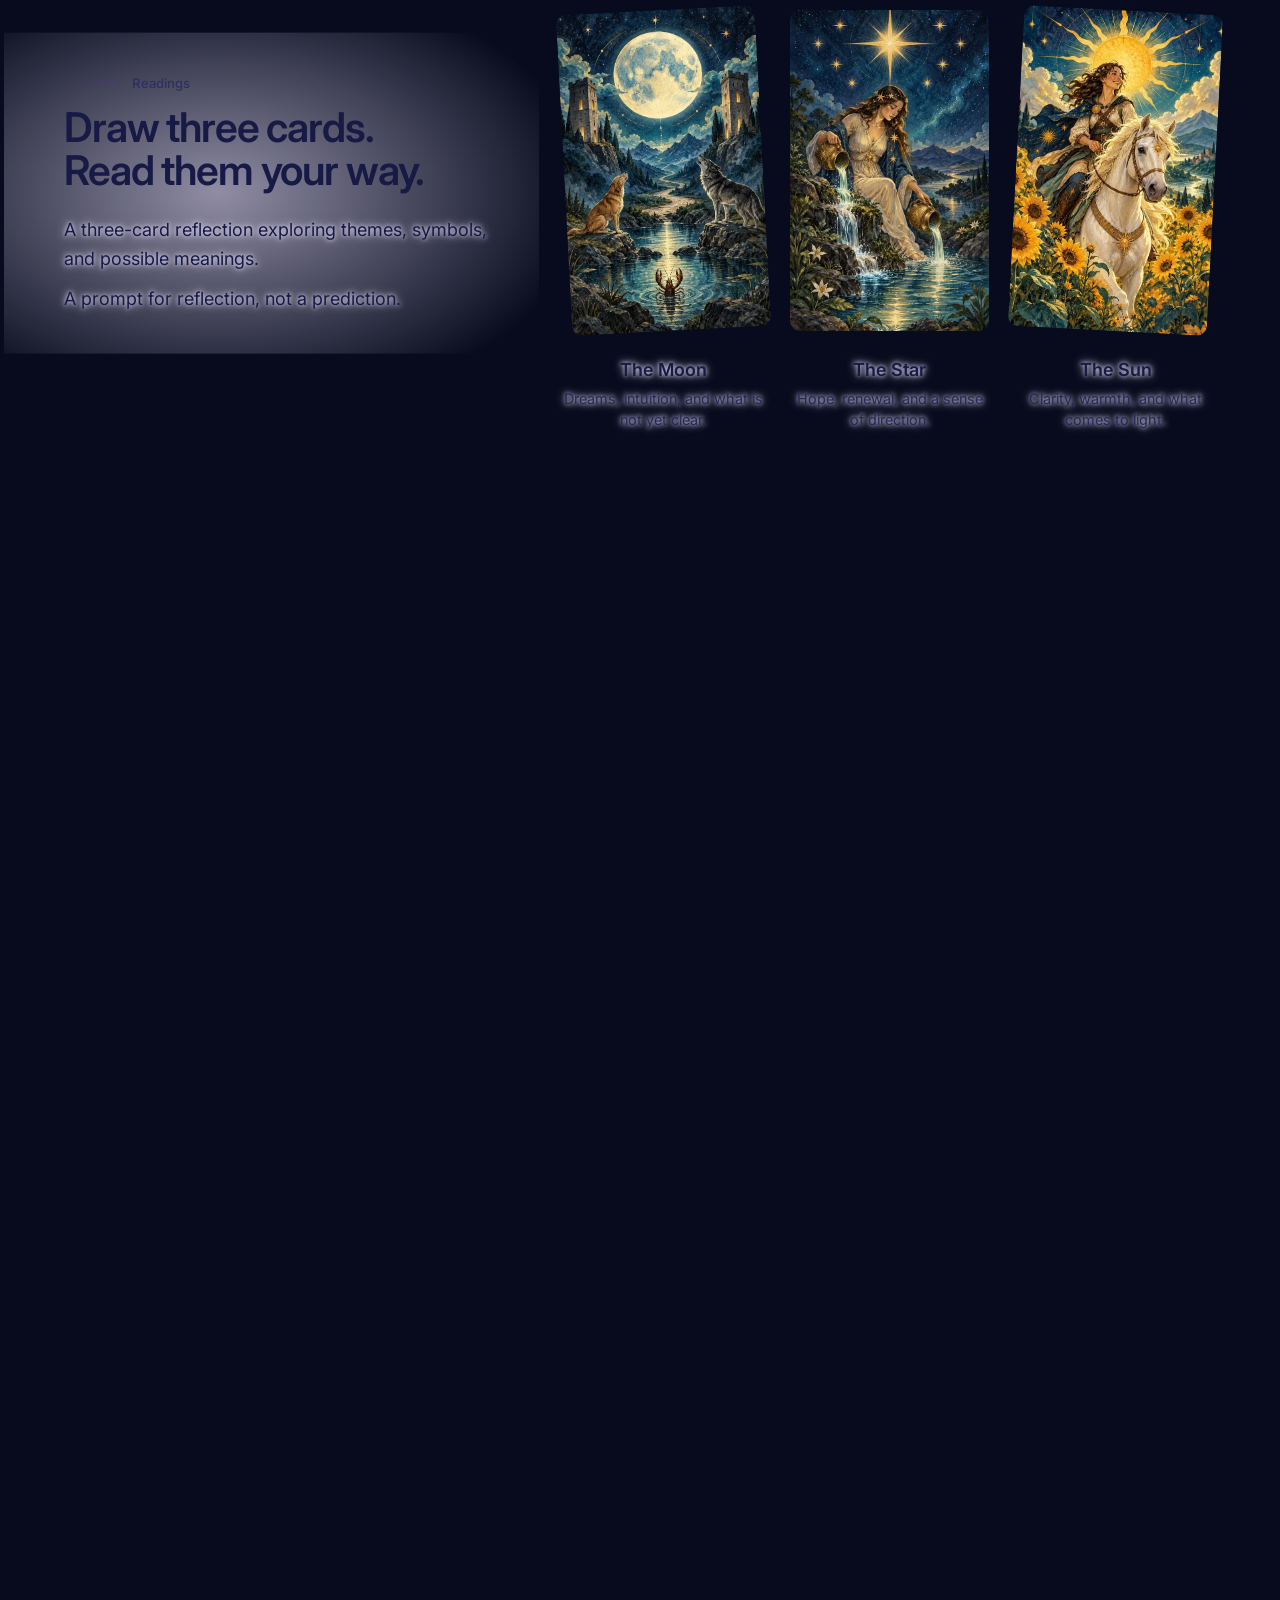
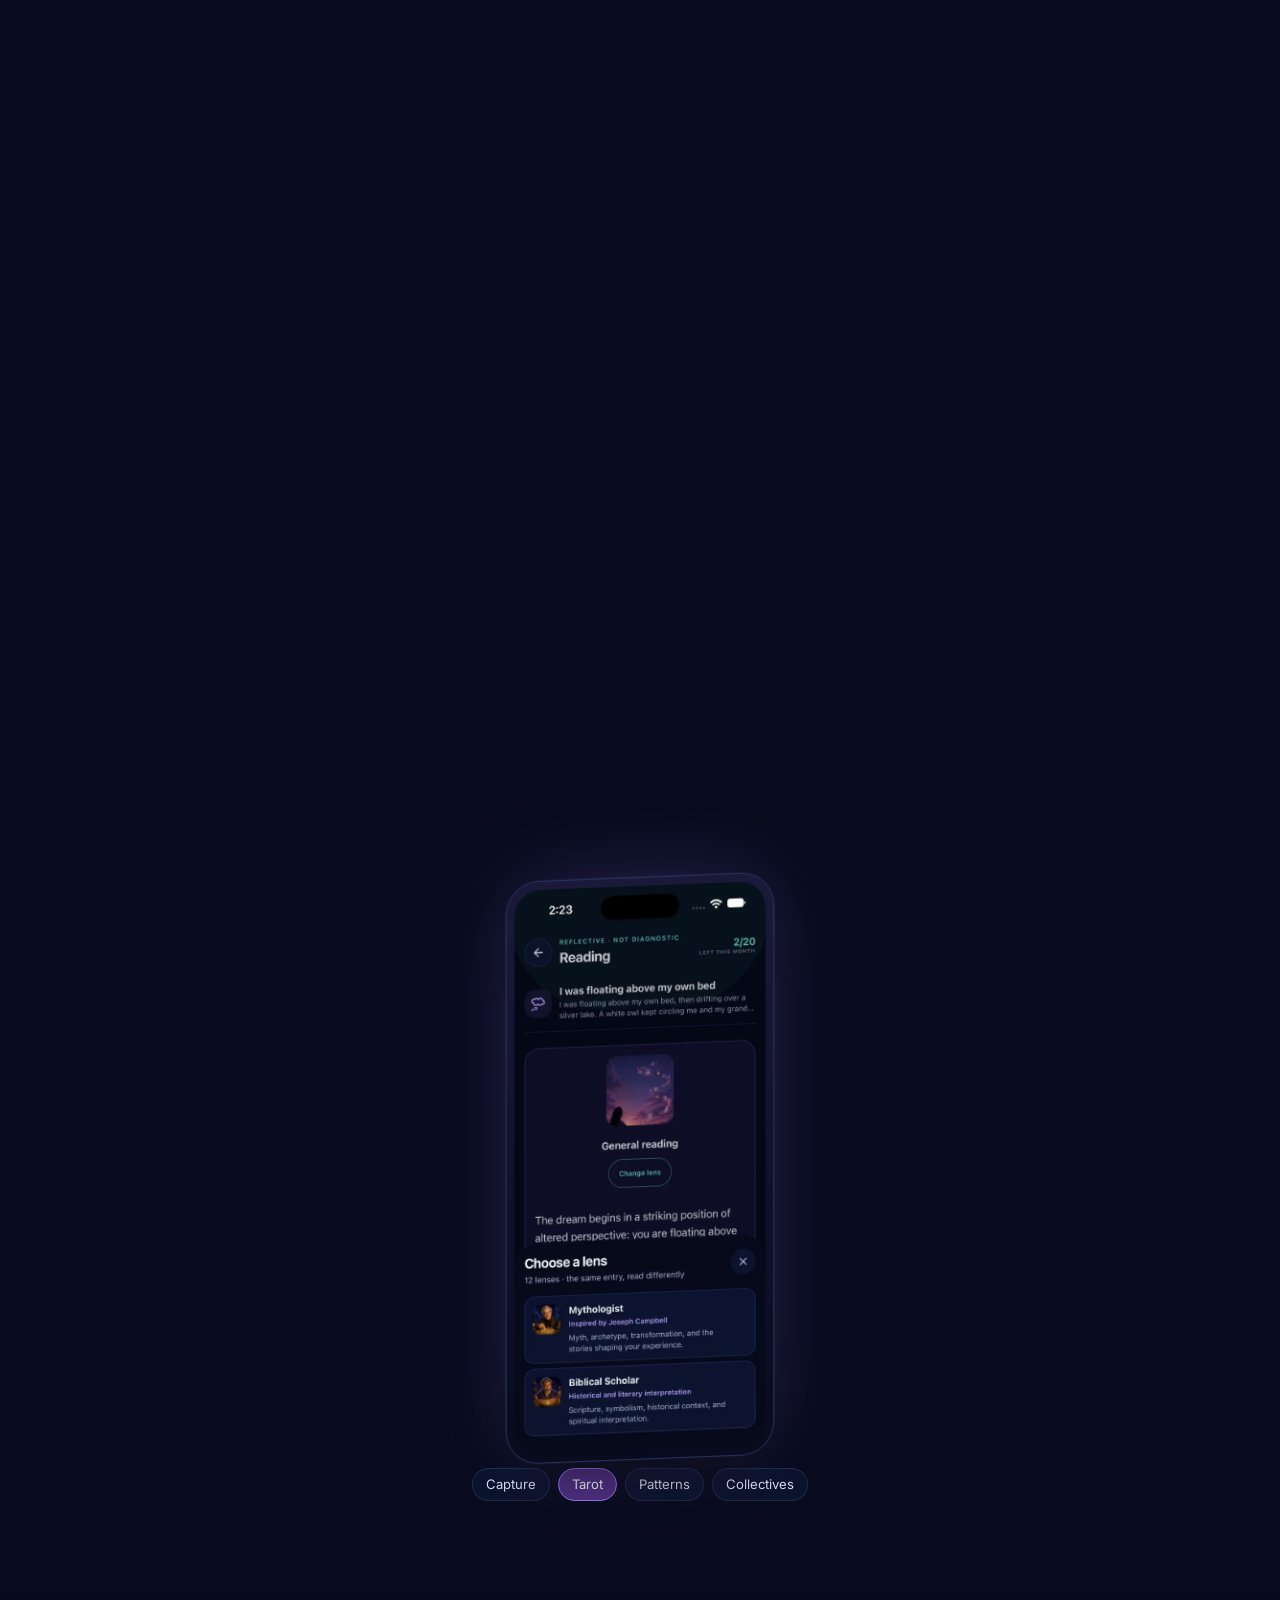
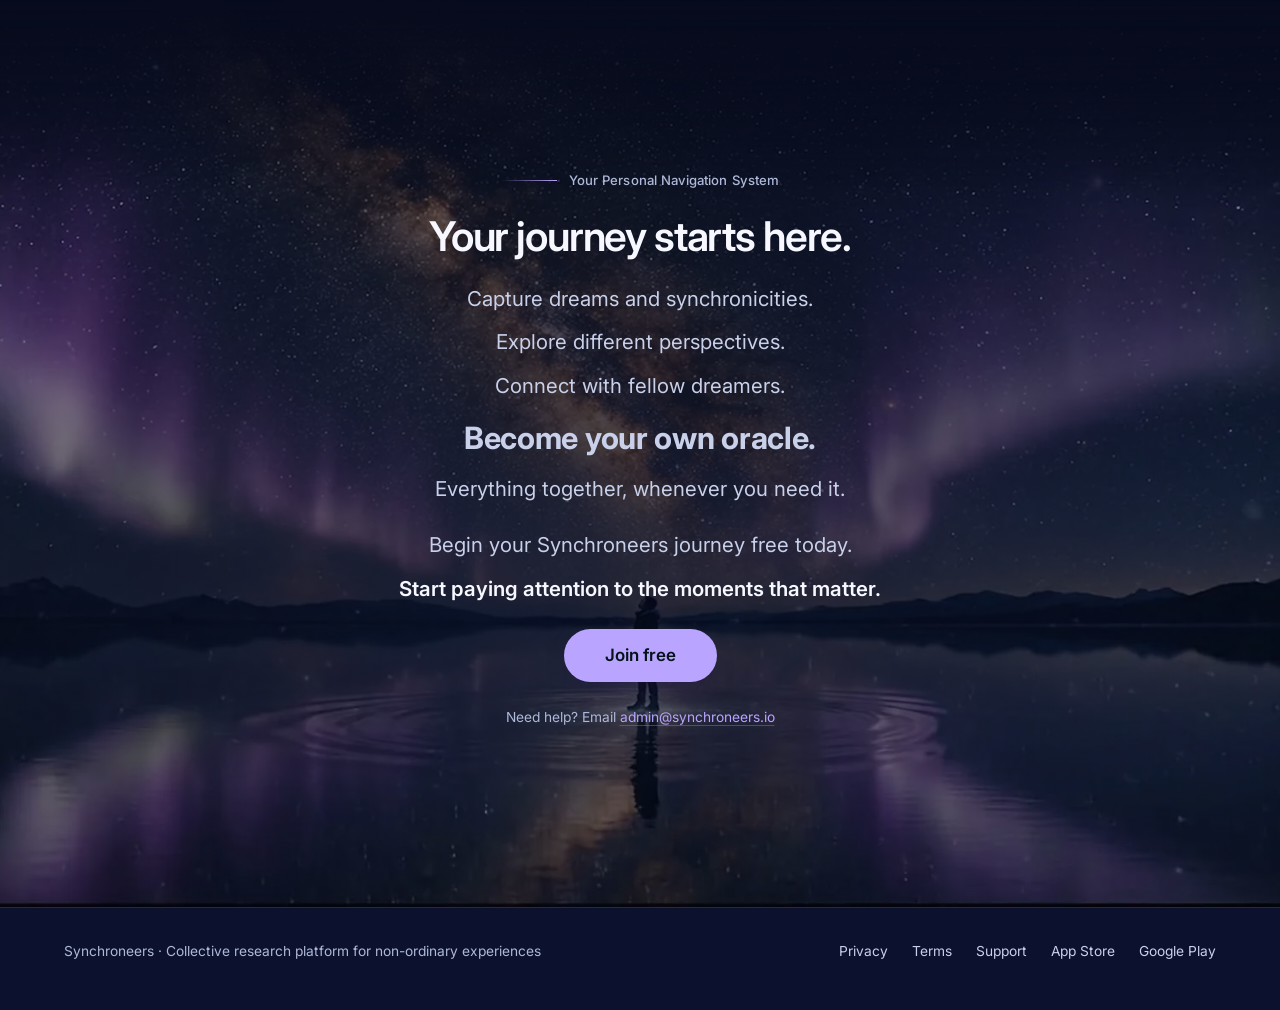
==== commit fbd20a38: "wrap the tarot pin in its own scroll track" ====
--- a/index.html
+++ b/index.html
@@ -682,55 +682,57 @@
              class on <html>), tarot.js draws 3D cards over these exact slots and
              the images become invisible placeholders that keep the layout. -->
         <section class="tarot section--exit" id="tarot" aria-labelledby="tarot-title">
-          <div class="tarot-pin">
-            <div class="wrap tarot-layout">
-              <div class="tarot-copy">
-                <p class="kicker kicker--rule">Readings</p>
-                <h2 id="tarot-title">Draw three cards. <span class="glow">Read them your way</span>.</h2>
-                <div class="lines">
-                  <p>A three-card reflection exploring themes, symbols, and possible meanings.</p>
-                  <p class="tarot-copy__more">A prompt for reflection, not a prediction.</p>
+          <div class="tarot-track">
+            <div class="tarot-pin">
+              <div class="wrap tarot-layout">
+                <div class="tarot-copy">
+                  <p class="kicker kicker--rule">Readings</p>
+                  <h2 id="tarot-title">Draw three cards. <span class="glow">Read them your way</span>.</h2>
+                  <div class="lines">
+                    <p>A three-card reflection exploring themes, symbols, and possible meanings.</p>
+                    <p class="tarot-copy__more">A prompt for reflection, not a prediction.</p>
+                  </div>
                 </div>
-              </div>
-
-              <ol class="tarot-spread" aria-label="A three-card spread">
-                <li class="tarot-card" style="--tilt: -3deg">
-                  <img
-                    src="assets/tarot/the-moon.webp"
-                    alt="The Moon: a full moon over two towers, a dog and a wolf howling either side of a winding path, and a crayfish rising from the pool below."
-                    width="600"
-                    height="900"
-                    loading="lazy"
-                    decoding="async"
-                  />
-                  <p class="tarot-card__name">The Moon</p>
-                  <p class="tarot-card__note">Dreams, intuition, and what is not yet clear.</p>
-                </li>
-                <li class="tarot-card" style="--tilt: 0deg">
-                  <img
-                    src="assets/tarot/the-star.webp"
-                    alt="The Star: a woman kneeling beside a pool under a great eight-pointed star, pouring water from two golden jugs."
-                    width="600"
-                    height="1051"
-                    loading="lazy"
-                    decoding="async"
-                  />
-                  <p class="tarot-card__name">The Star</p>
-                  <p class="tarot-card__note">Hope, renewal, and a sense of direction.</p>
-                </li>
-                <li class="tarot-card" style="--tilt: 3deg">
-                  <img
-                    src="assets/tarot/the-sun.webp"
-                    alt="The Sun: a smiling rider on a white horse in a field of sunflowers, beneath a large golden sun."
-                    width="600"
-                    height="900"
-                    loading="lazy"
-                    decoding="async"
-                  />
-                  <p class="tarot-card__name">The Sun</p>
-                  <p class="tarot-card__note">Clarity, warmth, and what comes to light.</p>
-                </li>
-              </ol>
+
+                <ol class="tarot-spread" aria-label="A three-card spread">
+                  <li class="tarot-card" style="--tilt: -3deg">
+                    <img
+                      src="assets/tarot/the-moon.webp"
+                      alt="The Moon: a full moon over two towers, a dog and a wolf howling either side of a winding path, and a crayfish rising from the pool below."
+                      width="600"
+                      height="900"
+                      loading="lazy"
+                      decoding="async"
+                    />
+                    <p class="tarot-card__name">The Moon</p>
+                    <p class="tarot-card__note">Dreams, intuition, and what is not yet clear.</p>
+                  </li>
+                  <li class="tarot-card" style="--tilt: 0deg">
+                    <img
+                      src="assets/tarot/the-star.webp"
+                      alt="The Star: a woman kneeling beside a pool under a great eight-pointed star, pouring water from two golden jugs."
+                      width="600"
+                      height="1051"
+                      loading="lazy"
+                      decoding="async"
+                    />
+                    <p class="tarot-card__name">The Star</p>
+                    <p class="tarot-card__note">Hope, renewal, and a sense of direction.</p>
+                  </li>
+                  <li class="tarot-card" style="--tilt: 3deg">
+                    <img
+                      src="assets/tarot/the-sun.webp"
+                      alt="The Sun: a smiling rider on a white horse in a field of sunflowers, beneath a large golden sun."
+                      width="600"
+                      height="900"
+                      loading="lazy"
+                      decoding="async"
+                    />
+                    <p class="tarot-card__name">The Sun</p>
+                    <p class="tarot-card__note">Clarity, warmth, and what comes to light.</p>
+                  </li>
+                </ol>
+              </div>
             </div>
           </div>
 
--- a/styles.css
+++ b/styles.css
@@ -2504,8 +2504,7 @@
    If the 3D module fails, tarot--failed puts the plain section back. */
 @media (prefers-reduced-motion: no-preference) {
   html.webgl .tarot:not(.tarot--failed) {
-    height: 290vh;
-    padding: 0;
+    padding: 0 0 var(--section-y);
     background: linear-gradient(
       180deg,
       var(--veil) 0,
@@ -2515,8 +2514,14 @@
     );
   }
 
+  /* The track is the scroll the pin stays stuck for. The phone comes after
+     it, so it never passes over the cards while they are turning. */
+  html.webgl .tarot:not(.tarot--failed) .tarot-track {
+    height: 290vh;
+  }
+
   @supports (height: 100svh) {
-    html.webgl .tarot:not(.tarot--failed) {
+    html.webgl .tarot:not(.tarot--failed) .tarot-track {
       height: 290svh;
     }
   }
